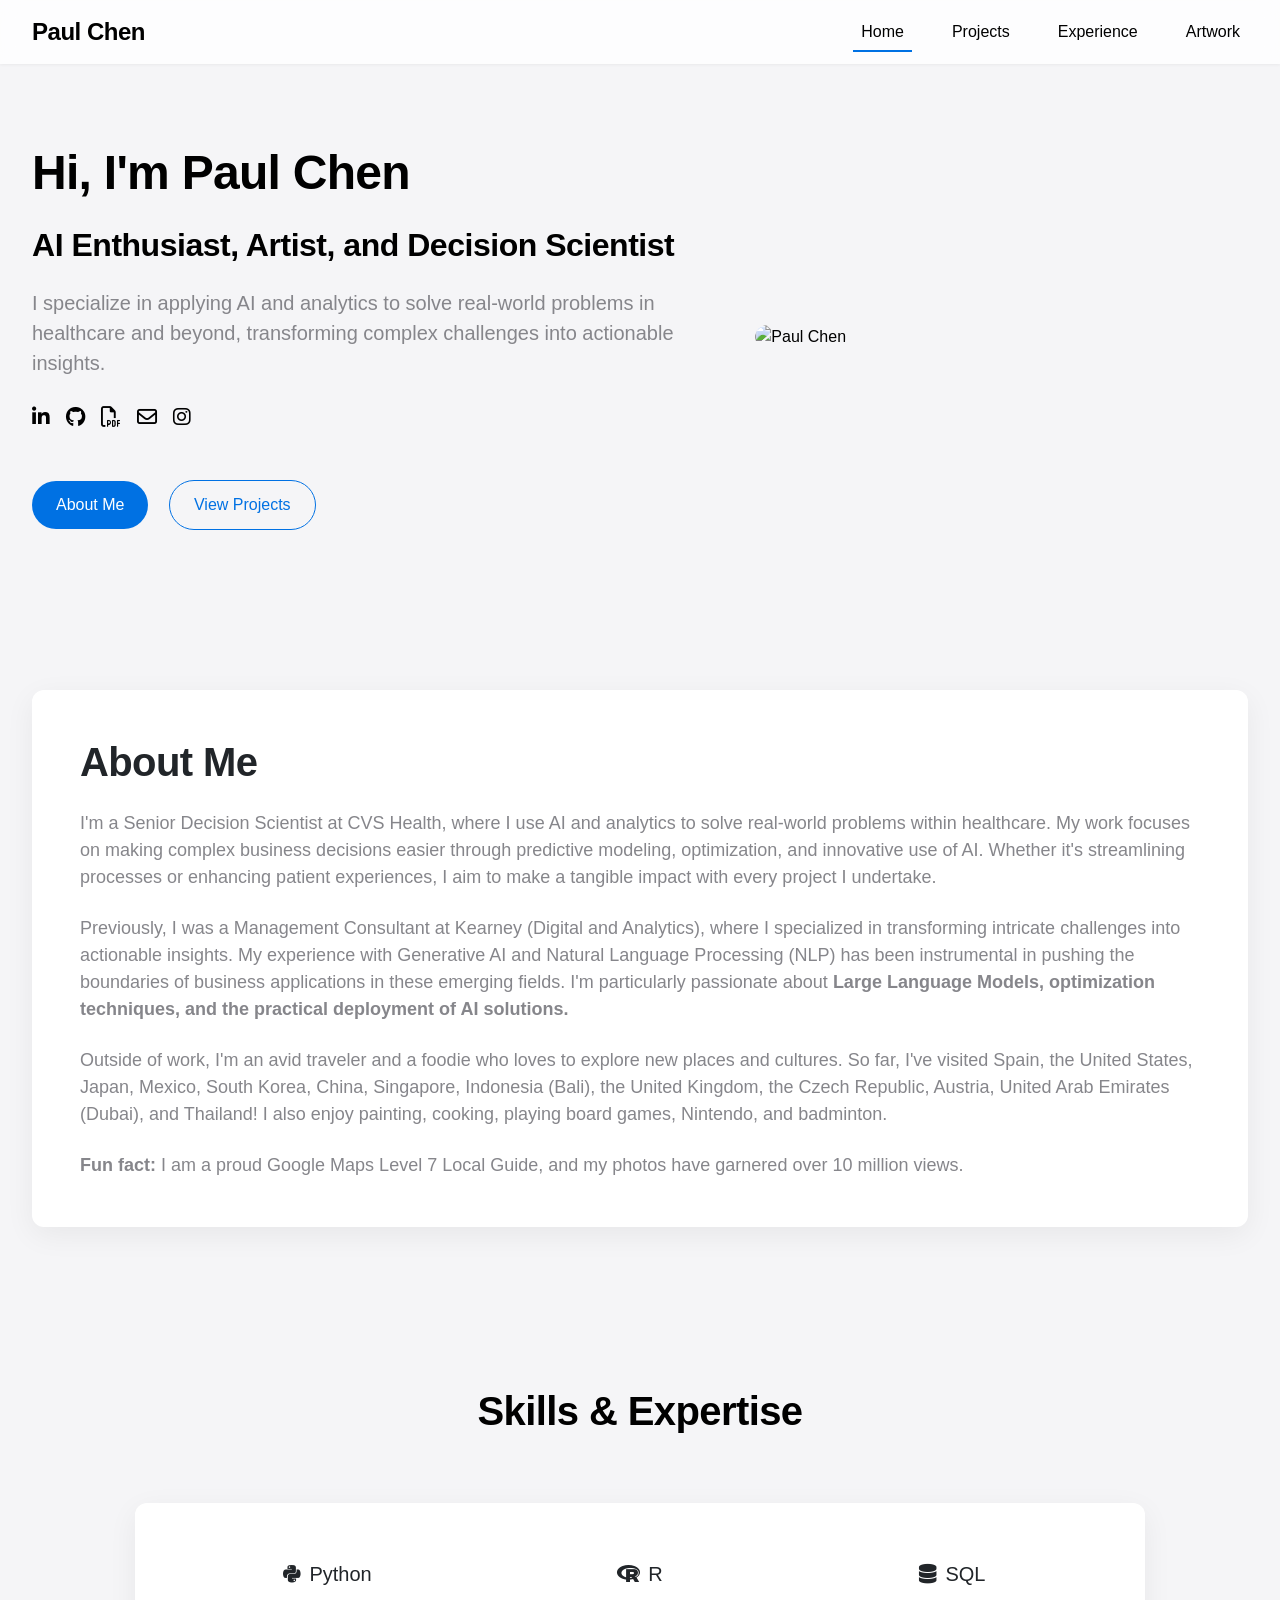
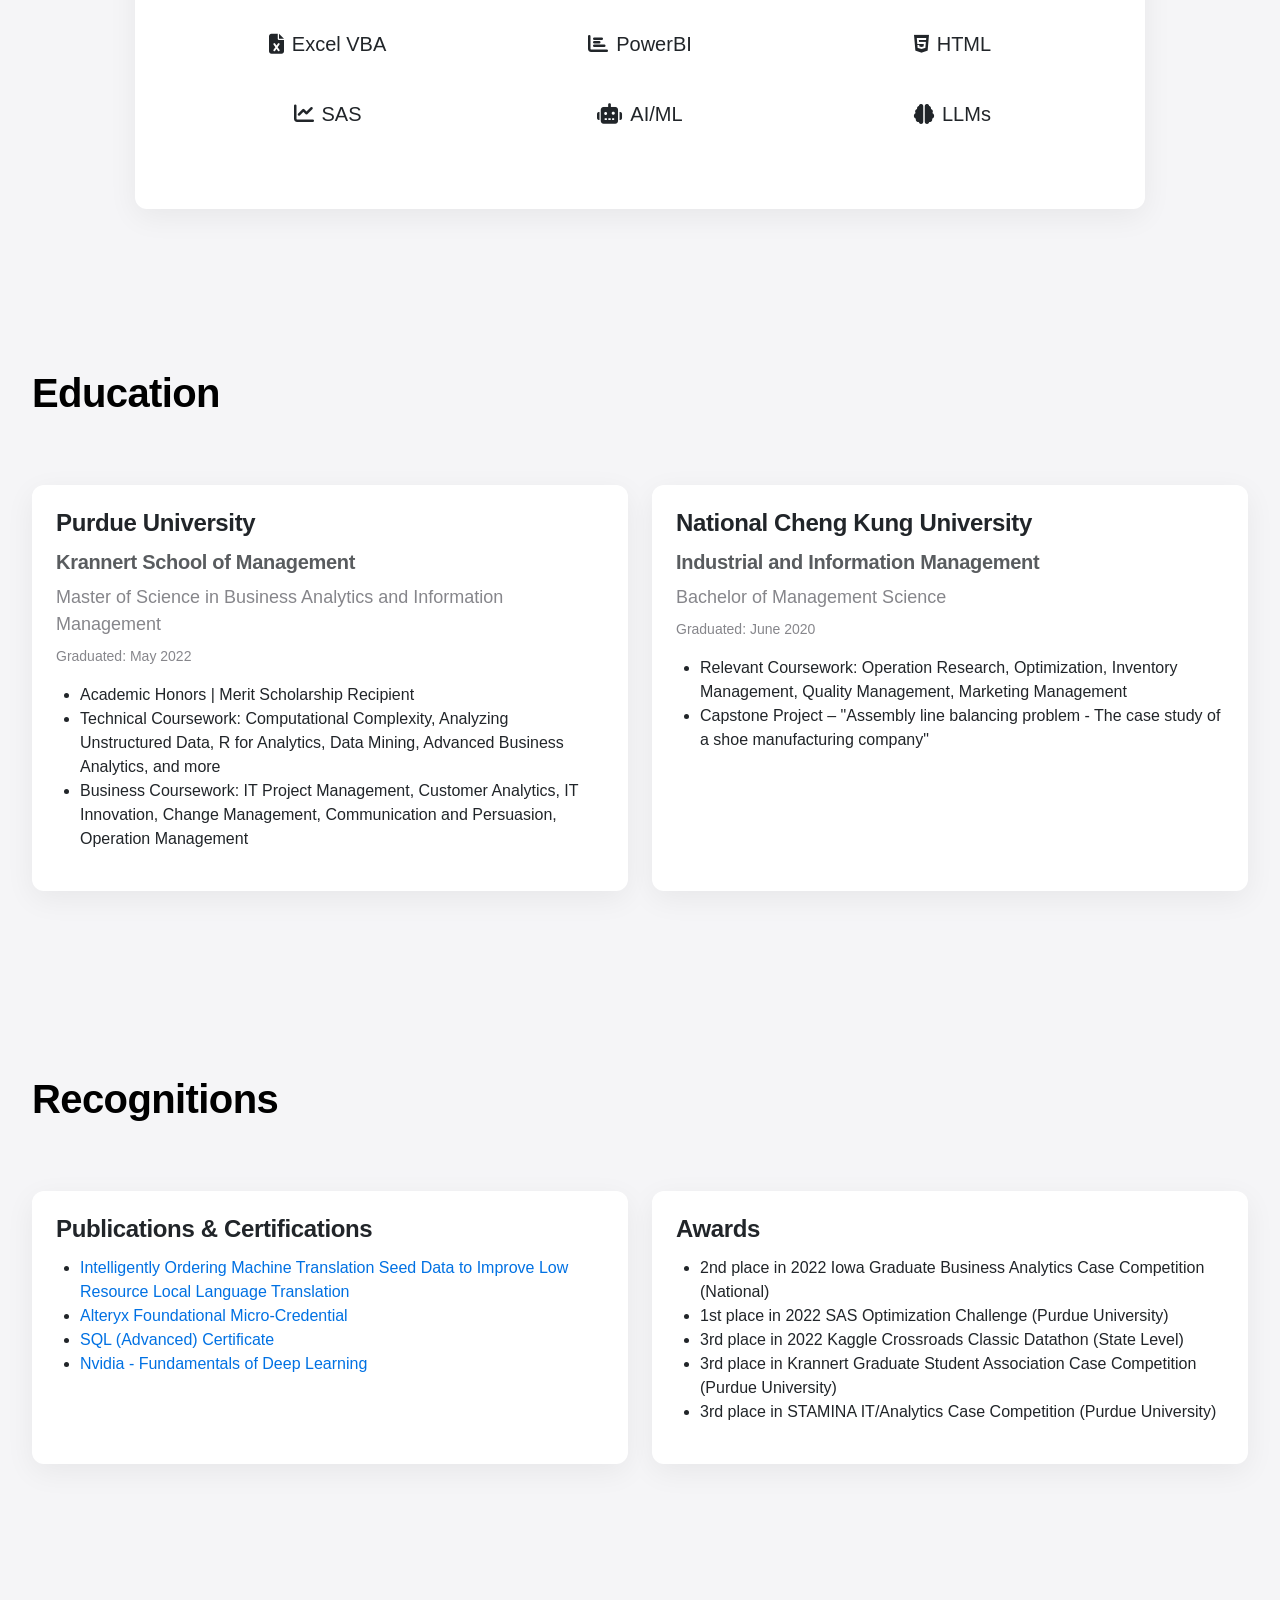
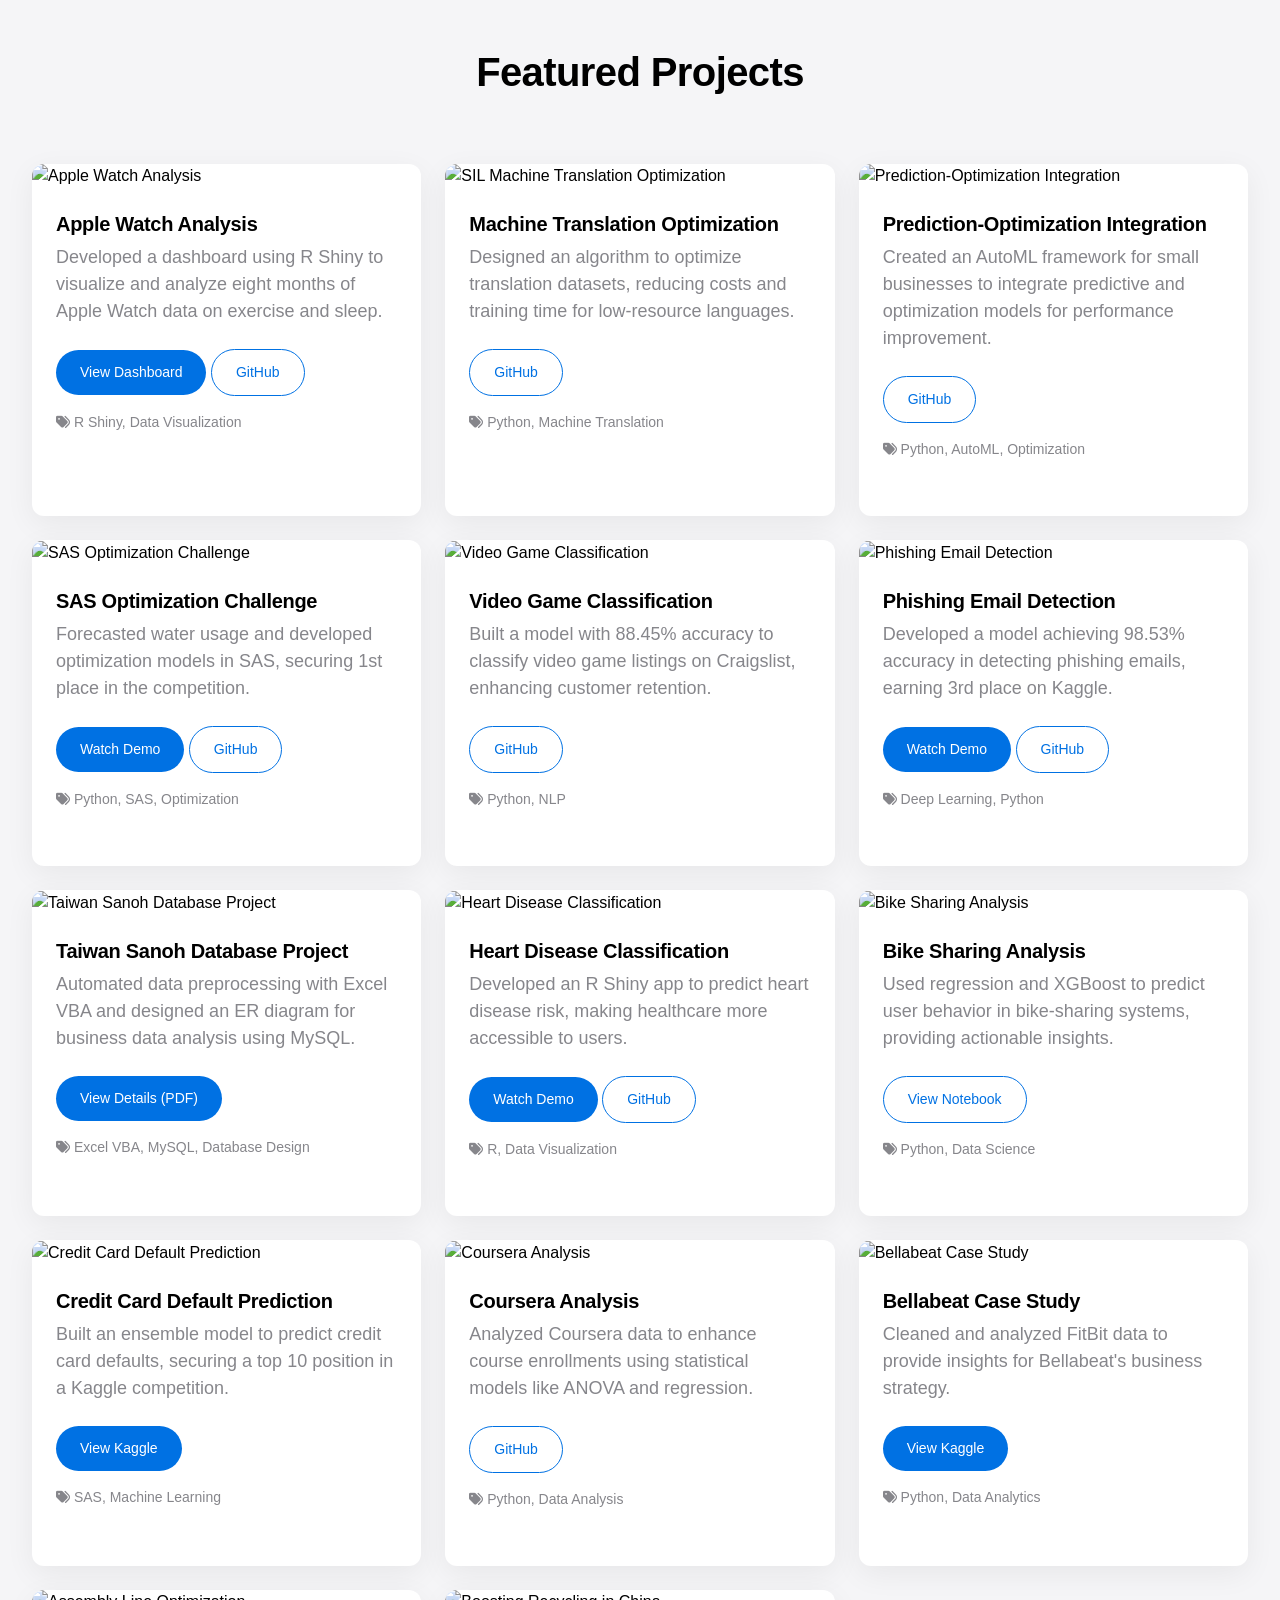
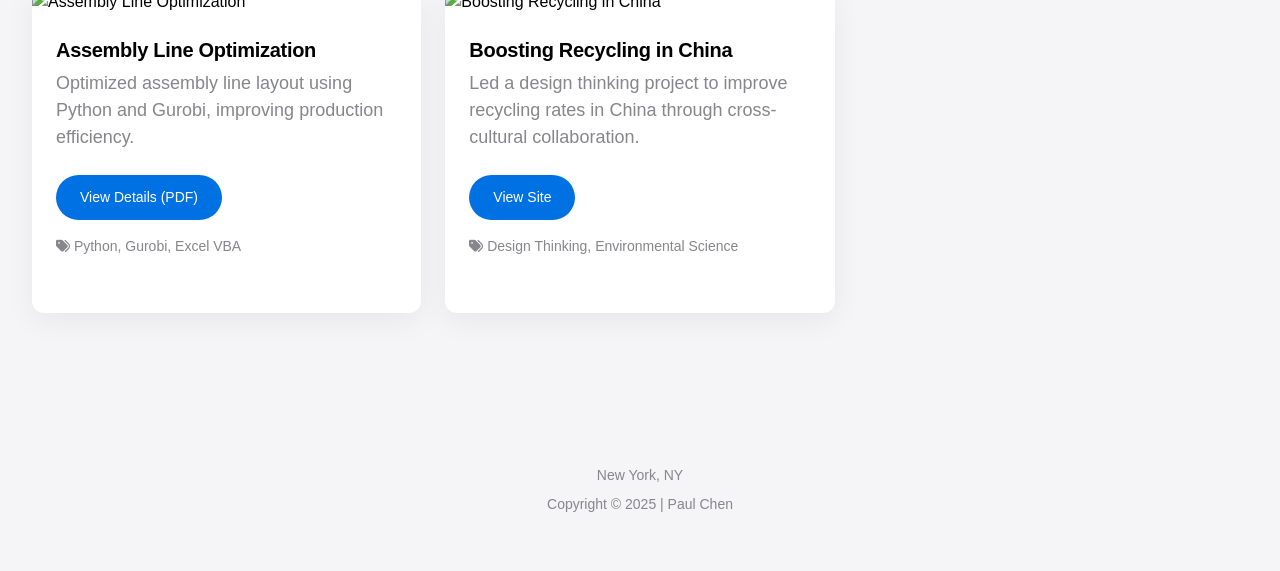
==== index.html @ 6986fd62 "yes" ====
<!DOCTYPE html>
<html lang="en">
<head>
    <meta charset="UTF-8">
    <meta name="viewport" content="width=device-width, initial-scale=1, shrink-to-fit=no">
    <title>Paul Chen | AI & Analytics Professional</title>
    
    <!-- Fonts -->
    <link href="https://fonts.googleapis.com/css2?family=Inter:wght@300;400;500;600;700&display=swap" rel="stylesheet">
    
    <!-- Bootstrap -->
    <link href="https://cdn.jsdelivr.net/npm/bootstrap@5.3.0-alpha1/dist/css/bootstrap.min.css" rel="stylesheet">
    
    <!-- Font Awesome -->
    <link rel="stylesheet" href="https://cdnjs.cloudflare.com/ajax/libs/font-awesome/6.4.0/css/all.min.css">
    
    <!-- Custom CSS -->
    <link rel="stylesheet" href="css/style.css">
</head>

<body>
    <header>
        <div class="container-fluid">
            <nav class="navbar navbar-expand-lg">
                <a class="navbar-brand" href="index.html">Paul Chen</a>
                <button class="navbar-toggler" type="button" data-bs-toggle="collapse" data-bs-target="#navbarNav" aria-controls="navbarNav" aria-expanded="false" aria-label="Toggle navigation">
                    <span class="navbar-toggler-icon"></span>
                </button>
                <div class="collapse navbar-collapse" id="navbarNav">
                    <ul class="navbar-nav ms-auto">
                        <li class="nav-item">
                            <a class="nav-link active" href="index.html">Home</a>
                        </li>
                        <li class="nav-item">
                            <a class="nav-link" href="#projects">Projects</a>
                        </li>
                        <li class="nav-item">
                            <a class="nav-link" href="experience.html">Experience</a>
                        </li>
                        <li class="nav-item">
                            <a class="nav-link" href="artwork.html">Artwork</a>
                        </li>
                    </ul>
                </div>
            </nav>
        </div>
    </header>

    <section id="hero" class="fade-in">
        <div class="container-fluid">
            <div class="row align-items-center">
                <div class="col-lg-7 pe-lg-5">
                    <h1>Hi, I'm Paul Chen</h1>
                    <h3 class="mb-4">AI Enthusiast, Artist, and Decision Scientist</h3>
                    <p class="lead mb-4">
                        I specialize in applying AI and analytics to solve real-world problems in healthcare and beyond, transforming complex challenges into actionable insights.
                    </p>
                    <div class="social-links">
                        <a href="https://www.linkedin.com/in/paiweichen/" aria-label="LinkedIn">
                            <i class="fab fa-linkedin-in"></i>
                        </a>
                        <a href="https://github.com/paul46186" aria-label="GitHub">
                            <i class="fab fa-github"></i>
                        </a>
                        <a href="files/Paul Chen Resume.pdf" aria-label="Resume">
                            <i class="far fa-file-pdf"></i>
                        </a>
                        <a href="mailto:paul46186@gmail.com" aria-label="Email">
                            <i class="far fa-envelope"></i>
                        </a>
                        <a href="https://www.instagram.com/paul46186" aria-label="Instagram">
                            <i class="fab fa-instagram"></i>
                        </a>
                    </div>
                    <div class="mt-5">
                        <a href="#about" class="btn btn-primary me-3">About Me</a>
                        <a href="#projects" class="btn btn-outline">View Projects</a>
                    </div>
                </div>
                <div class="col-lg-5 mt-5 mt-lg-0">
                    <div class="profile-image">
                        <img src="pictures/Profile Photo.jpg" alt="Paul Chen" class="img-fluid rounded-4">
                    </div>
                </div>
            </div>
        </div>
    </section>

    <section id="about" class="fade-in delay-1">
        <div class="container-fluid">
            <div class="row">
                <div class="col-lg-12">
                    <div class="card">
                        <div class="card-body p-5">
                            <h2 class="mb-4">About Me</h2>
                            <p>
                                I'm a Senior Decision Scientist at CVS Health, where I use AI and analytics to solve real-world problems within healthcare. My work focuses on making complex business decisions easier through predictive modeling, optimization, and innovative use of AI. Whether it's streamlining processes or enhancing patient experiences, I aim to make a tangible impact with every project I undertake.
                            </p>
                            <p>
                                Previously, I was a Management Consultant at Kearney (Digital and Analytics), where I specialized in transforming intricate challenges into actionable insights. My experience with Generative AI and Natural Language Processing (NLP) has been instrumental in pushing the boundaries of business applications in these emerging fields. I'm particularly passionate about <strong>Large Language Models, optimization techniques, and the practical deployment of AI solutions.</strong>
                            </p>
                            <p>
                                Outside of work, I'm an avid traveler and a foodie who loves to explore new places and cultures. So far, I've visited Spain, the United States, Japan, Mexico, South Korea, China, Singapore, Indonesia (Bali), the United Kingdom, the Czech Republic, Austria, United Arab Emirates (Dubai), and Thailand! I also enjoy painting, cooking, playing board games, Nintendo, and badminton.
                            </p>
                            <p class="mb-0">
                                <strong>Fun fact:</strong> I am a proud Google Maps Level 7 Local Guide, and my photos have garnered over 10 million views.
                            </p>
                        </div>
                    </div>
                </div>
            </div>
        </div>
    </section>

    <section id="skills" class="fade-in delay-2">
        <div class="container-fluid">
            <div class="row">
                <div class="col-lg-12 text-center mb-5">
                    <h2>Skills & Expertise</h2>
                </div>
            </div>
            <div class="row justify-content-center">
                <div class="col-md-10">
                    <div class="card">
                        <div class="card-body p-5 text-center">
                            <div class="row">
                                <div class="col-md-4 col-6 mb-4">
                                    <div class="skill-icon">
                                        <i class="fab fa-python"></i>
                                        <span>Python</span>
                                    </div>
                                </div>
                                <div class="col-md-4 col-6 mb-4">
                                    <div class="skill-icon">
                                        <i class="fab fa-r-project"></i>
                                        <span>R</span>
                                    </div>
                                </div>
                                <div class="col-md-4 col-6 mb-4">
                                    <div class="skill-icon">
                                        <i class="fas fa-database"></i>
                                        <span>SQL</span>
                                    </div>
                                </div>
                                <div class="col-md-4 col-6 mb-4">
                                    <div class="skill-icon">
                                        <i class="fas fa-file-excel"></i>
                                        <span>Excel VBA</span>
                                    </div>
                                </div>
                                <div class="col-md-4 col-6 mb-4">
                                    <div class="skill-icon">
                                        <i class="fas fa-chart-bar"></i>
                                        <span>PowerBI</span>
                                    </div>
                                </div>
                                <div class="col-md-4 col-6 mb-4">
                                    <div class="skill-icon">
                                        <i class="fab fa-html5"></i>
                                        <span>HTML</span>
                                    </div>
                                </div>
                                <div class="col-md-4 col-6 mb-4">
                                    <div class="skill-icon">
                                        <i class="fas fa-chart-line"></i>
                                        <span>SAS</span>
                                    </div>
                                </div>
                                <div class="col-md-4 col-6 mb-4">
                                    <div class="skill-icon">
                                        <i class="fas fa-robot"></i>
                                        <span>AI/ML</span>
                                    </div>
                                </div>
                                <div class="col-md-4 col-6 mb-4">
                                    <div class="skill-icon">
                                        <i class="fas fa-brain"></i>
                                        <span>LLMs</span>
                                    </div>
                                </div>
                            </div>
                        </div>
                    </div>
                </div>
            </div>
        </div>
    </section>

    <section id="education" class="fade-in delay-3">
        <div class="container-fluid">
            <div class="row">
                <div class="col-lg-12 mb-5">
                    <h2>Education</h2>
                </div>
            </div>
            <div class="row">
                <div class="col-lg-6 mb-4">
                    <div class="card h-100">
                        <div class="card-body p-4">
                            <h4>Purdue University</h4>
                            <h5 class="text-muted">Krannert School of Management</h5>
                            <p class="mb-2">Master of Science in Business Analytics and Information Management</p>
                            <p class="mb-3 small">Graduated: May 2022</p>
                            <ul class="ps-4">
                                <li>Academic Honors | Merit Scholarship Recipient</li>
                                <li>Technical Coursework: Computational Complexity, Analyzing Unstructured Data, R for Analytics, Data Mining, Advanced Business Analytics, and more</li>
                                <li>Business Coursework: IT Project Management, Customer Analytics, IT Innovation, Change Management, Communication and Persuasion, Operation Management</li>
                            </ul>
                        </div>
                    </div>
                </div>
                <div class="col-lg-6 mb-4">
                    <div class="card h-100">
                        <div class="card-body p-4">
                            <h4>National Cheng Kung University</h4>
                            <h5 class="text-muted">Industrial and Information Management</h5>
                            <p class="mb-2">Bachelor of Management Science</p>
                            <p class="mb-3 small">Graduated: June 2020</p>
                            <ul class="ps-4">
                                <li>Relevant Coursework: Operation Research, Optimization, Inventory Management, Quality Management, Marketing Management</li>
                                <li>Capstone Project – "Assembly line balancing problem - The case study of a shoe manufacturing company"</li>
                            </ul>
                        </div>
                    </div>
                </div>
            </div>
        </div>
    </section>

    <section id="recognitions">
        <div class="container-fluid">
            <div class="row">
                <div class="col-lg-12 mb-5">
                    <h2>Recognitions</h2>
                </div>
            </div>
            <div class="row">
                <div class="col-lg-6 mb-4">
                    <div class="card h-100">
                        <div class="card-body p-4">
                            <h4>Publications & Certifications</h4>
                            <ul class="ps-4">
                                <li>
                                    <a href="https://mwdsi2022.exordo.com/files/papers/42/paper_custom_fields/1/IP_MWDSI_paper_final.pdf">Intelligently Ordering Machine Translation Seed Data to Improve Low Resource Local Language Translation</a>
                                </li>
                                <li>
                                    <a href="https://www.credly.com/badges/3f6ff670-8a64-4200-88a8-d82f9d3b856a/linked_in?t=rg5juk">Alteryx Foundational Micro-Credential</a>
                                </li>
                                <li>
                                    <a href="https://www.hackerrank.com/certificates/63dbb4c2029e">SQL (Advanced) Certificate</a>
                                </li>
                                <li>
                                    <a href="https://courses.nvidia.com/certificates/77e2b21bcc2e426faf640c7543ca17a1">Nvidia - Fundamentals of Deep Learning</a>
                                </li>
                            </ul>
                        </div>
                    </div>
                </div>
                <div class="col-lg-6 mb-4">
                    <div class="card h-100">
                        <div class="card-body p-4">
                            <h4>Awards</h4>
                            <ul class="ps-4">
                                <li>2nd place in 2022 Iowa Graduate Business Analytics Case Competition (National)</li>
                                <li>1st place in 2022 SAS Optimization Challenge (Purdue University)</li>
                                <li>3rd place in 2022 Kaggle Crossroads Classic Datathon (State Level)</li>
                                <li>3rd place in Krannert Graduate Student Association Case Competition (Purdue University)</li>
                                <li>3rd place in STAMINA IT/Analytics Case Competition (Purdue University)</li>
                            </ul>
                        </div>
                    </div>
                </div>
            </div>
        </div>
    </section>

	<section id="projects">
        <div class="container-fluid">
            <div class="row">
                <div class="col-lg-12 mb-5 text-center"> <h2>Featured Projects</h2>
                </div>
            </div>
            <div class="row">
                <div class="col-md-4 mb-4">
                    <div class="project-card">
                        <img src="pictures/health.png" alt="Apple Watch Analysis">
                        <div class="project-card-content">
                            <h5>Apple Watch Analysis</h5>
                            <p>Developed a dashboard using R Shiny to visualize and analyze eight months of Apple Watch data on exercise and sleep.</p>
                            <a href="https://paul46186.shinyapps.io/Apple_Watch/" class="btn btn-sm btn-primary" target="_blank" rel="noopener noreferrer">View Dashboard</a>
                            <a href="https://github.com/paul46186/Apple_Watch_Analysis" class="btn btn-sm btn-outline" target="_blank" rel="noopener noreferrer">GitHub</a>
                            <div class="project-card-tags">
                                <i class="fa fa-tags"></i> R Shiny, Data Visualization
                            </div>
                        </div>
                    </div>
                </div>

                <div class="col-md-4 mb-4">
                    <div class="project-card">
                        <img src="pictures/Language.png" alt="SIL Machine Translation Optimization">
                        <div class="project-card-content">
                            <h5>Machine Translation Optimization</h5>
                            <p>Designed an algorithm to optimize translation datasets, reducing costs and training time for low-resource languages.</p>
                            <a href="https://github.com/paul46186/SIL_Machine_Translation_Optimization" class="btn btn-sm btn-outline" target="_blank" rel="noopener noreferrer">GitHub</a>
                            <div class="project-card-tags">
                                <i class="fa fa-tags"></i> Python, Machine Translation
                            </div>
                        </div>
                    </div>
                </div>

                <div class="col-md-4 mb-4">
                    <div class="project-card">
                        <img src="pictures/window breakage.png" alt="Prediction-Optimization Integration">
                        <div class="project-card-content">
                            <h5>Prediction-Optimization Integration</h5>
                            <p>Created an AutoML framework for small businesses to integrate predictive and optimization models for performance improvement.</p>
                            <a href="https://github.com/paul46186/predict_optimization" class="btn btn-sm btn-outline" target="_blank" rel="noopener noreferrer">GitHub</a>
                            <div class="project-card-tags">
                                <i class="fa fa-tags"></i> Python, AutoML, Optimization
                            </div>
                        </div>
                    </div>
                </div>

                <div class="col-md-4 mb-4">
                    <div class="project-card">
                        <img src="pictures/water tank.jpg" alt="SAS Optimization Challenge">
                        <div class="project-card-content">
                            <h5>SAS Optimization Challenge</h5>
                            <p>Forecasted water usage and developed optimization models in SAS, securing 1st place in the competition.</p>
                            <a href="https://www.youtube.com/watch?v=kQihEvt0-0g&t=3s" class="btn btn-sm btn-primary" target="_blank" rel="noopener noreferrer">Watch Demo</a>
                            <a href="https://github.com/paul46186/SAS-Optimization-Challenge" class="btn btn-sm btn-outline" target="_blank" rel="noopener noreferrer">GitHub</a>
                            <div class="project-card-tags">
                                <i class="fa fa-tags"></i> Python, SAS, Optimization
                            </div>
                        </div>
                    </div>
                </div>

                <div class="col-md-4 mb-4">
                    <div class="project-card">
                        <img src="pictures/video game.jpg" alt="Video Game Classification">
                        <div class="project-card-content">
                            <h5>Video Game Classification</h5>
                            <p>Built a model with 88.45% accuracy to classify video game listings on Craigslist, enhancing customer retention.</p>
                            <a href="https://github.com/paul46186/-Video-Gaming-Classification" class="btn btn-sm btn-outline" target="_blank" rel="noopener noreferrer">GitHub</a>
                            <div class="project-card-tags">
                                <i class="fa fa-tags"></i> Python, NLP
                            </div>
                        </div>
                    </div>
                </div>

                <div class="col-md-4 mb-4">
                    <div class="project-card">
                        <img src="pictures/phishing.png" alt="Phishing Email Detection">
                        <div class="project-card-content">
                            <h5>Phishing Email Detection</h5>
                            <p>Developed a model achieving 98.53% accuracy in detecting phishing emails, earning 3rd place on Kaggle.</p>
                            <a href="https://youtu.be/S8u9hUyzDF8" class="btn btn-sm btn-primary" target="_blank" rel="noopener noreferrer">Watch Demo</a>
                            <a href="https://github.com/paul46186/phishing_email" class="btn btn-sm btn-outline" target="_blank" rel="noopener noreferrer">GitHub</a>
                            <div class="project-card-tags">
                                <i class="fa fa-tags"></i> Deep Learning, Python
                            </div>
                        </div>
                    </div>
                </div>

                <div class="col-md-4 mb-4">
                    <div class="project-card">
                        <img src="pictures/MOD.png" alt="Taiwan Sanoh Database Project">
                        <div class="project-card-content">
                            <h5>Taiwan Sanoh Database Project</h5>
                            <p>Automated data preprocessing with Excel VBA and designed an ER diagram for business data analysis using MySQL.</p>
                            <a href="files/MOD Project.pdf" class="btn btn-sm btn-primary" target="_blank" rel="noopener noreferrer">View Details (PDF)</a>
                            <div class="project-card-tags">
                                <i class="fa fa-tags"></i> Excel VBA, MySQL, Database Design
                            </div>
                        </div>
                    </div>
                </div>

                <div class="col-md-4 mb-4">
                    <div class="project-card">
                        <img src="pictures/heart.jpg" alt="Heart Disease Classification">
                        <div class="project-card-content">
                            <h5>Heart Disease Classification</h5>
                            <p>Developed an R Shiny app to predict heart disease risk, making healthcare more accessible to users.</p>
                            <a href="https://www.youtube.com/watch?v=lzHFE5jNv-I&t=432s" class="btn btn-sm btn-primary" target="_blank" rel="noopener noreferrer">Watch Demo</a>
                            <a href="https://github.com/ishitashah23/r-shiny-heart-disease-classification" class="btn btn-sm btn-outline" target="_blank" rel="noopener noreferrer">GitHub</a>
                            <div class="project-card-tags">
                                <i class="fa fa-tags"></i> R, Data Visualization
                            </div>
                        </div>
                    </div>
                </div>

                <div class="col-md-4 mb-4">
                    <div class="project-card">
                        <img src="pictures/bike sharing.jpg" alt="Bike Sharing Analysis">
                        <div class="project-card-content">
                            <h5>Bike Sharing Analysis</h5>
                            <p>Used regression and XGBoost to predict user behavior in bike-sharing systems, providing actionable insights.</p>
                            <a href="https://github.com/paul46186/Shared-Bike-Analysis/blob/main/Final%20Project%20.ipynb" class="btn btn-sm btn-outline" target="_blank" rel="noopener noreferrer">View Notebook</a>
                            <div class="project-card-tags">
                                <i class="fa fa-tags"></i> Python, Data Science
                            </div>
                        </div>
                    </div>
                </div>

                <div class="col-md-4 mb-4">
                     <div class="project-card">
                         <img src="pictures/credit card.jpg" alt="Credit Card Default Prediction">
                         <div class="project-card-content">
                             <h5>Credit Card Default Prediction</h5>
                             <p>Built an ensemble model to predict credit card defaults, securing a top 10 position in a Kaggle competition.</p>
                             <a href="https://www.kaggle.com/c/credit-default-project/leaderboard" class="btn btn-sm btn-primary" target="_blank" rel="noopener noreferrer">View Kaggle</a>
                             <div class="project-card-tags">
                                 <i class="fa fa-tags"></i> SAS, Machine Learning
                             </div>
                         </div>
                     </div>
                 </div>

                <div class="col-md-4 mb-4">
                    <div class="project-card">
                        <img src="pictures/coursera.jpg" alt="Coursera Analysis">
                        <div class="project-card-content">
                            <h5>Coursera Analysis</h5>
                            <p>Analyzed Coursera data to enhance course enrollments using statistical models like ANOVA and regression.</p>
                            <a href="https://github.com/paul46186/python_Coursera_Analysis" class="btn btn-sm btn-outline" target="_blank" rel="noopener noreferrer">GitHub</a>
                            <div class="project-card-tags">
                                <i class="fa fa-tags"></i> Python, Data Analysis
                            </div>
                        </div>
                    </div>
                </div>

                <div class="col-md-4 mb-4">
                    <div class="project-card">
                        <img src="pictures/Bellabeat.jpg" alt="Bellabeat Case Study">
                        <div class="project-card-content">
                            <h5>Bellabeat Case Study</h5>
                            <p>Cleaned and analyzed FitBit data to provide insights for Bellabeat's business strategy.</p>
                            <a href="https://www.kaggle.com/paul46186/bellabeat-case-study-2" class="btn btn-sm btn-primary" target="_blank" rel="noopener noreferrer">View Kaggle</a>
                            <div class="project-card-tags">
                                <i class="fa fa-tags"></i> Python, Data Analytics
                            </div>
                        </div>
                    </div>
                </div>

                <div class="col-md-4 mb-4">
                    <div class="project-card">
                        <img src="pictures/Assembly Line.jpg" alt="Assembly Line Optimization">
                        <div class="project-card-content">
                            <h5>Assembly Line Optimization</h5>
                            <p>Optimized assembly line layout using Python and Gurobi, improving production efficiency.</p>
                            <a href="files/專題書面.pdf" class="btn btn-sm btn-primary" target="_blank" rel="noopener noreferrer">View Details (PDF)</a>
                            <div class="project-card-tags">
                                <i class="fa fa-tags"></i> Python, Gurobi, Excel VBA
                            </div>
                        </div>
                    </div>
                </div>

                <div class="col-md-4 mb-4">
                    <div class="project-card">
                        <img src="pictures/Trash.jpg" alt="Boosting Recycling in China">
                        <div class="project-card-content">
                            <h5>Boosting Recycling in China</h5>
                            <p>Led a design thinking project to improve recycling rates in China through cross-cultural collaboration.</p>
                            <a href="https://site-1117778-3397-7620.mystrikingly.com/" class="btn btn-sm btn-primary" target="_blank" rel="noopener noreferrer">View Site</a>
                            <div class="project-card-tags">
                                <i class="fa fa-tags"></i> Design Thinking, Environmental Science
                            </div>
                        </div>
                    </div>
                </div>
                </div> </div>
    </section>

    <footer>
        <div class="container">
            <p>New York, NY</p>
            <p class="copyright">Copyright &copy; 2025 | Paul Chen</p>
        </div>
    </footer>

    <!-- Bootstrap & Custom JS -->
    <script src="https://cdn.jsdelivr.net/npm/bootstrap@5.3.0-alpha1/dist/js/bootstrap.bundle.min.js"></script>
    <script>
        // Add active class to nav links based on scroll position
        document.addEventListener('DOMContentLoaded', function() {
            const sections = document.querySelectorAll('section');
            const navLinks = document.querySelectorAll('.nav-link');
            
            window.addEventListener('scroll', function() {
                let current = '';
                
                sections.forEach(section => {
                    const sectionTop = section.offsetTop;
                    const sectionHeight = section.clientHeight;
                    
                    if (pageYOffset >= sectionTop - 100) {
                        current = section.getAttribute('id');
                    }
                });
                
                navLinks.forEach(link => {
                    link.classList.remove('active');
                    const href = link.getAttribute('href');
                    
                    if (href === `#${current}` || (href === 'index.html' && current === 'hero')) {
                        link.classList.add('active');
                    }
                });
            });
            
            // Smooth scrolling for anchor links
            document.querySelectorAll('a[href^="#"]').forEach(anchor => {
                anchor.addEventListener('click', function(e) {
                    e.preventDefault();
                    
                    const targetId = this.getAttribute('href');
                    if (targetId !== '#') {
                        document.querySelector(targetId).scrollIntoView({
                            behavior: 'smooth'
                        });
                    }
                });
            });
        });
    </script>
</body>
</html>
---- css/style.css ----
/* Modern Apple-like styling */
:root {
  --primary-color: #000;
  --secondary-color: #86868b;
  --accent-color: #0071e3;
  --background-color: #f5f5f7;
  --card-color: #fff;
  --transition-speed: 0.3s;
  --border-radius: 12px;
  --header-height: 64px;
}

* {
  margin: 0;
  padding: 0;
  box-sizing: border-box;
}

html {
  scroll-behavior: smooth;
}

body {
  font-family: -apple-system, BlinkMacSystemFont, 'SF Pro Display', 'SF Pro Text', 'Helvetica Neue', Arial, sans-serif;
  background-color: var(--background-color);
  color: var(--primary-color);
  line-height: 1.5;
  -webkit-font-smoothing: antialiased;
  -moz-osx-font-smoothing: grayscale;
}

/* Typography */
h1, h2, h3, h4, h5, h6 {
  font-weight: 600;
  letter-spacing: -0.015em;
  margin-bottom: 0.5em;
}

h1 {
  font-size: 3rem;
}

h2 {
  font-size: 2.5rem;
}

h3 {
  font-size: 2rem;
}

p {
  font-size: 1.125rem;
  margin-bottom: 1.5rem;
  color: var(--secondary-color);
}

a {
  color: var(--accent-color);
  text-decoration: none;
  transition: all var(--transition-speed) ease;
}

a:hover {
  text-decoration: none;
  opacity: 0.8;
}

/* Header and Navigation */
header {
  background-color: rgba(255, 255, 255, 0.8);
  backdrop-filter: blur(10px);
  -webkit-backdrop-filter: blur(10px);
  position: sticky;
  top: 0;
  z-index: 1000;
  box-shadow: 0 1px 3px rgba(0, 0, 0, 0.05);
  height: var(--header-height);
  display: flex;
  align-items: center;
}

.navbar {
  padding: 0;
  height: 100%;
}

.navbar-brand {
  font-weight: 700;
  font-size: 1.5rem;
  letter-spacing: -0.02em;
  padding: 0;
}

.navbar-toggler {
  border: none;
  padding: 0.5rem;
}

.navbar-toggler:focus {
  outline: none;
  box-shadow: none;
}

.navbar-nav {
  gap: 2rem;
}

.nav-link {
  color: var(--primary-color);
  font-weight: 500;
  font-size: 1rem;
  position: relative;
  padding: 0.5rem 0;
}

.nav-link::after {
  content: '';
  position: absolute;
  width: 0;
  height: 2px;
  bottom: 0;
  left: 0;
  background-color: var(--accent-color);
  transition: width var(--transition-speed) ease;
}

.nav-link:hover::after,
.nav-link.active::after {
  width: 100%;
}

/* Container */
.container-fluid {
  padding-left: 2rem;
  padding-right: 2rem;
  max-width: 1400px;
  margin: 0 auto;
}

/* Section Styling */
section {
  padding: 5rem 0;
}

/* Hero Section */
#intro {
  padding: 5rem 0;
}

#intro .jumbotron {
  background-color: transparent !important;
  padding: 0;
  margin-bottom: 0;
  border-radius: 0;
}

/* Card Styling */
.card {
  background-color: var(--card-color);
  border-radius: var(--border-radius);
  box-shadow: 0 8px 30px rgba(0, 0, 0, 0.06);
  border: none;
  overflow: hidden;
  transition: transform var(--transition-speed) ease, box-shadow var(--transition-speed) ease;
  height: 100%;
}

.card:hover {
  transform: translateY(-5px);
  box-shadow: 0 12px 40px rgba(0, 0, 0, 0.1);
}

/* Project Cards */
.project-card {
  border-radius: var(--border-radius);
  overflow: hidden;
  background-color: var(--card-color);
  box-shadow: 0 8px 30px rgba(0, 0, 0, 0.06);
  transition: transform var(--transition-speed) ease, box-shadow var(--transition-speed) ease;
  height: 100%;
  margin-bottom: 2rem;
}

.project-card:hover {
  transform: translateY(-5px);
  box-shadow: 0 12px 40px rgba(0, 0, 0, 0.1);
}

.project-card img {
  width: 100%;
  height: 200px;
  object-fit: cover;
}

.project-card-content {
  padding: 1.5rem;
}

.project-card h5 {
  font-weight: 600;
  margin-bottom: 0.5rem;
}

.project-card-tags {
  margin-top: 1rem;
  color: var(--secondary-color);
  font-size: 0.875rem;
}

/* Skills Section */
.skill-icon {
  display: inline-flex;
  align-items: center;
  margin: 0.5rem 1rem;
  font-size: 1.25rem;
}

.skill-icon i {
  margin-right: 0.5rem;
}

/* Experience Section */
.experience-item {
  margin-bottom: 2.5rem;
}

.experience-header {
  display: flex;
  justify-content: space-between;
  margin-bottom: 0.5rem;
}

.experience-title {
  font-weight: 500;
  color: var(--secondary-color);
  margin-bottom: 0.5rem;
}

.experience-date {
  color: var(--secondary-color);
  font-size: 0.875rem;
}

.experience-item ul {
  padding-left: 1.25rem;
  margin-top: 0.75rem;
}

.experience-item li {
  margin-bottom: 0.5rem;
}

/* Artwork Styling */
.artwork-grid {
  display: grid;
  grid-template-columns: repeat(auto-fill, minmax(300px, 1fr));
  gap: 2rem;
}

.artwork-item {
  border-radius: var(--border-radius);
  overflow: hidden;
  background-color: var(--card-color);
  box-shadow: 0 8px 30px rgba(0, 0, 0, 0.06);
}

.artwork-item img {
  width: 100%;
  height: auto;
  display: block;
}

.artwork-caption {
  padding: 1rem;
  color: var(--secondary-color);
}

/* Profile Section */
.profile-section {
  display: flex;
  align-items: center;
  gap: 2rem;
}

.profile-image {
  border-radius: var(--border-radius);
  overflow: hidden;
}

.profile-content {
  flex: 1;
}

.social-links {
  display: flex;
  gap: 1rem;
  margin-top: 1.5rem;
}

.social-links a {
  color: var(--primary-color);
  font-size: 1.25rem;
  transition: color var(--transition-speed) ease;
}

.social-links a:hover {
  color: var(--accent-color);
}

/* Button Styling */
.btn {
  padding: 0.75rem 1.5rem;
  border-radius: 30px;
  font-weight: 500;
  transition: all var(--transition-speed) ease;
  border: none;
}

.btn-primary {
  background-color: var(--accent-color);
  color: white;
}

.btn-primary:hover {
  background-color: #005BBF;
  transform: translateY(-2px);
  box-shadow: 0 5px 15px rgba(0, 113, 227, 0.4);
}

.btn-outline {
  background-color: transparent;
  color: var(--accent-color);
  border: 1px solid var(--accent-color);
}

.btn-outline:hover {
  background-color: var(--accent-color);
  color: white;
}

/* Footer */
footer {
  background-color: var(--background-color);
  padding: 3rem 0;
  text-align: center;
}

footer p {
  margin-bottom: 0.5rem;
  font-size: 0.875rem;
}

.copyright {
  color: var(--secondary-color);
}

/* Responsive Design */
@media (max-width: 992px) {
  .container-fluid {
    padding-left: 1.5rem;
    padding-right: 1.5rem;
  }
  
  h1 {
    font-size: 2.5rem;
  }
  
  h2 {
    font-size: 2rem;
  }
  
  h3 {
    font-size: 1.75rem;
  }
  
  section {
    padding: 4rem 0;
  }
  
  .navbar-nav {
    gap: 1rem;
  }
}

@media (max-width: 768px) {
  .container-fluid {
    padding-left: 1rem;
    padding-right: 1rem;
  }
  
  h1 {
    font-size: 2rem;
  }
  
  h2 {
    font-size: 1.75rem;
  }
  
  h3 {
    font-size: 1.5rem;
  }
  
  section {
    padding: 3rem 0;
  }
  
  .profile-section {
    flex-direction: column;
    text-align: center;
  }
  
  .social-links {
    justify-content: center;
  }
  
  .experience-header {
    flex-direction: column;
  }
}

/* Animation */
@keyframes fadeIn {
  from {
    opacity: 0;
    transform: translateY(20px);
  }
  to {
    opacity: 1;
    transform: translateY(0);
  }
}

.fade-in {
  animation: fadeIn 0.6s ease-out forwards;
}

.delay-1 {
  animation-delay: 0.2s;
}

.delay-2 {
  animation-delay: 0.4s;
}

.delay-3 {
  animation-delay: 0.6s;
}

/* Dark mode support */
@media (prefers-color-scheme: dark) {
  :root {
    --primary-color: #f5f5f7;
    --secondary-color: #86868b;
    --background-color: #1d1d1f;
    --card-color: #2d2d2f;
  }
  
  header {
    background-color: rgba(29, 29, 31, 0.8);
  }
  
  .card, 
  .project-card,
  .artwork-item {
    box-shadow: 0 8px 30px rgba(0, 0, 0, 0.2);
  }
}

/* Mobile Navigation Fixes */
@media (max-width: 991px) {
/* Ensure navbar toggle button is visible and properly styled */
.navbar-toggler {
  display: block;
  margin-left: auto;
  padding: 0.5rem;
  border: 1px solid rgba(0, 0, 0, 0.1);
}

/* Improve collapsed navbar appearance */
.navbar-collapse {
  position: absolute;
  top: var(--header-height);
  left: 0;
  right: 0;
  background-color: var(--card-color);
  box-shadow: 0 8px 16px rgba(0, 0, 0, 0.1);
  padding: 1rem;
  border-radius: 0 0 var(--border-radius) var(--border-radius);
  z-index: 1000;
}

/* Adjust nav links in mobile view */
.navbar-nav {
  flex-direction: column;
  gap: 1rem;
  width: 100%;
}

.nav-item {
  width: 100%;
  text-align: center;
}

.nav-link {
  padding: 0.75rem !important;
  display: block;
  width: 100%;
}

/* Make header slightly taller on mobile for better touch targets */
header {
  height: auto;
  min-height: var(--header-height);
}

/* Ensure container has proper positioning */
header .container-fluid {
  position: relative;
}
}

/* Dark mode adjustments for navbar */
@media (prefers-color-scheme: dark) and (max-width: 991px) {
.navbar-collapse {
  background-color: var(--card-color);
  border: 1px solid rgba(255, 255, 255, 0.1);
}

.navbar-toggler {
  border: 1px solid rgba(255, 255, 255, 0.1);
}
}

/* General responsive improvements */
@media (max-width: 768px) {
/* Improve spacing for mobile */
section {
  padding: 3rem 0;
}

/* Make project cards and art items stack better */
.project-card, .art-item {
  height: auto;
  margin-bottom: 1.5rem;
}

/* Adjust font sizes for better readability on small screens */
h1 {
  font-size: 2rem;
}

h2 {
  font-size: 1.75rem;
}

h3 {
  font-size: 1.5rem;
}

/* Improve buttons on mobile */
.btn {
  padding: 0.625rem 1.25rem;
  margin-bottom: 0.5rem;
  display: inline-block;
}

/* Fix experience items layout */
.experience-item {
  margin-bottom: 2rem;
}

.d-flex.justify-content-between {
  flex-wrap: wrap;
}

/* Fix sticky profile card in artwork page */
#artwork-intro .sticky-top {
  position: relative;
  top: 0 !important;
  margin-bottom: 1.5rem;
}

/* Improve social links spacing */
.social-links {
  gap: 1.25rem;
  flex-wrap: wrap;
  justify-content: center;
}
}

/* Small mobile devices */
@media (max-width: 576px) {
.container-fluid {
  padding-left: 1rem;
  padding-right: 1rem;
}

/* Make buttons stack on very small screens */
.mt-5 .btn {
  margin-right: 0;
  display: block;
  width: 100%;
  margin-bottom: 0.75rem;
}

/* Fix grid layout for art-grid */
.art-grid {
  grid-template-columns: 1fr;
  gap: 1.5rem;
}
}

/* Fix art items display */
.art-item img {
height: 300px;
object-fit: cover;
}

/* Fix project card image consistency */
.project-card img {
height: 200px;
object-fit: cover;
}

/* Fix for lightbox on mobile */
.lb-outerContainer, .lb-dataContainer {
max-width: 100%;
}
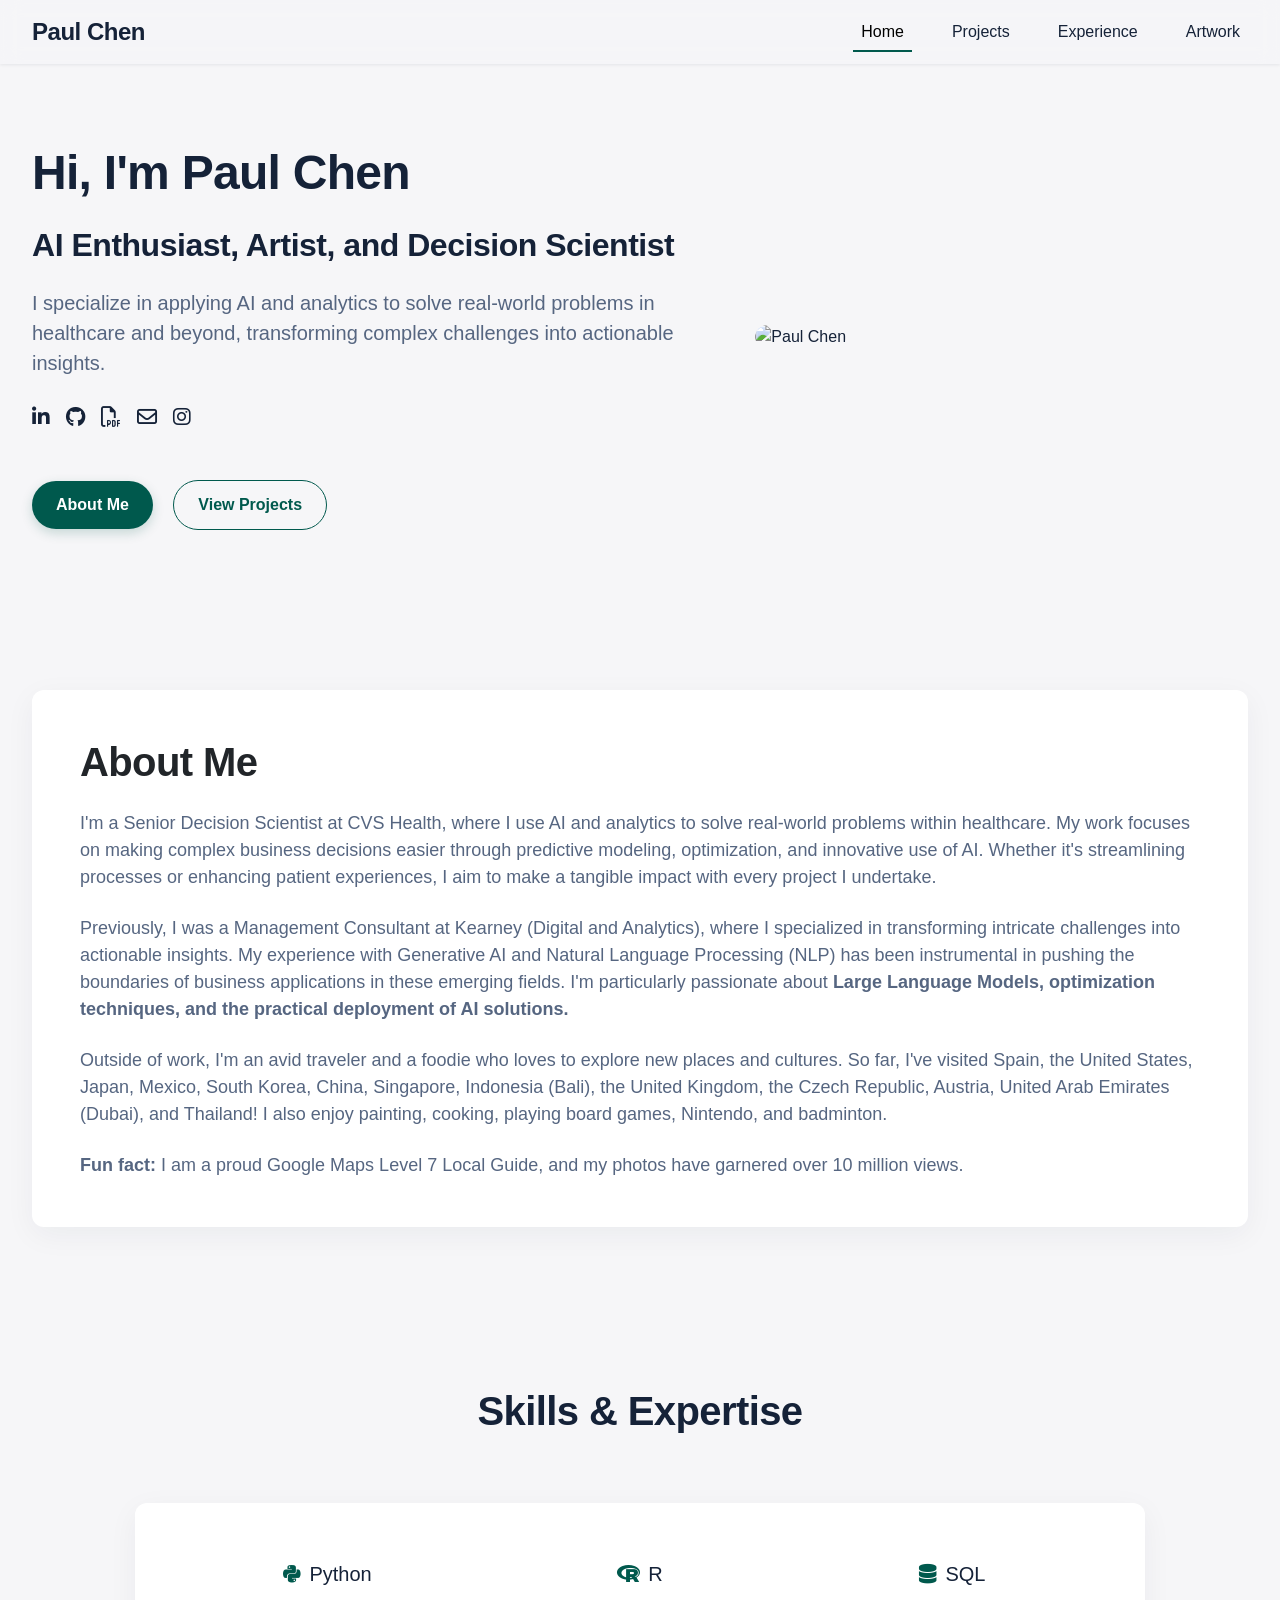
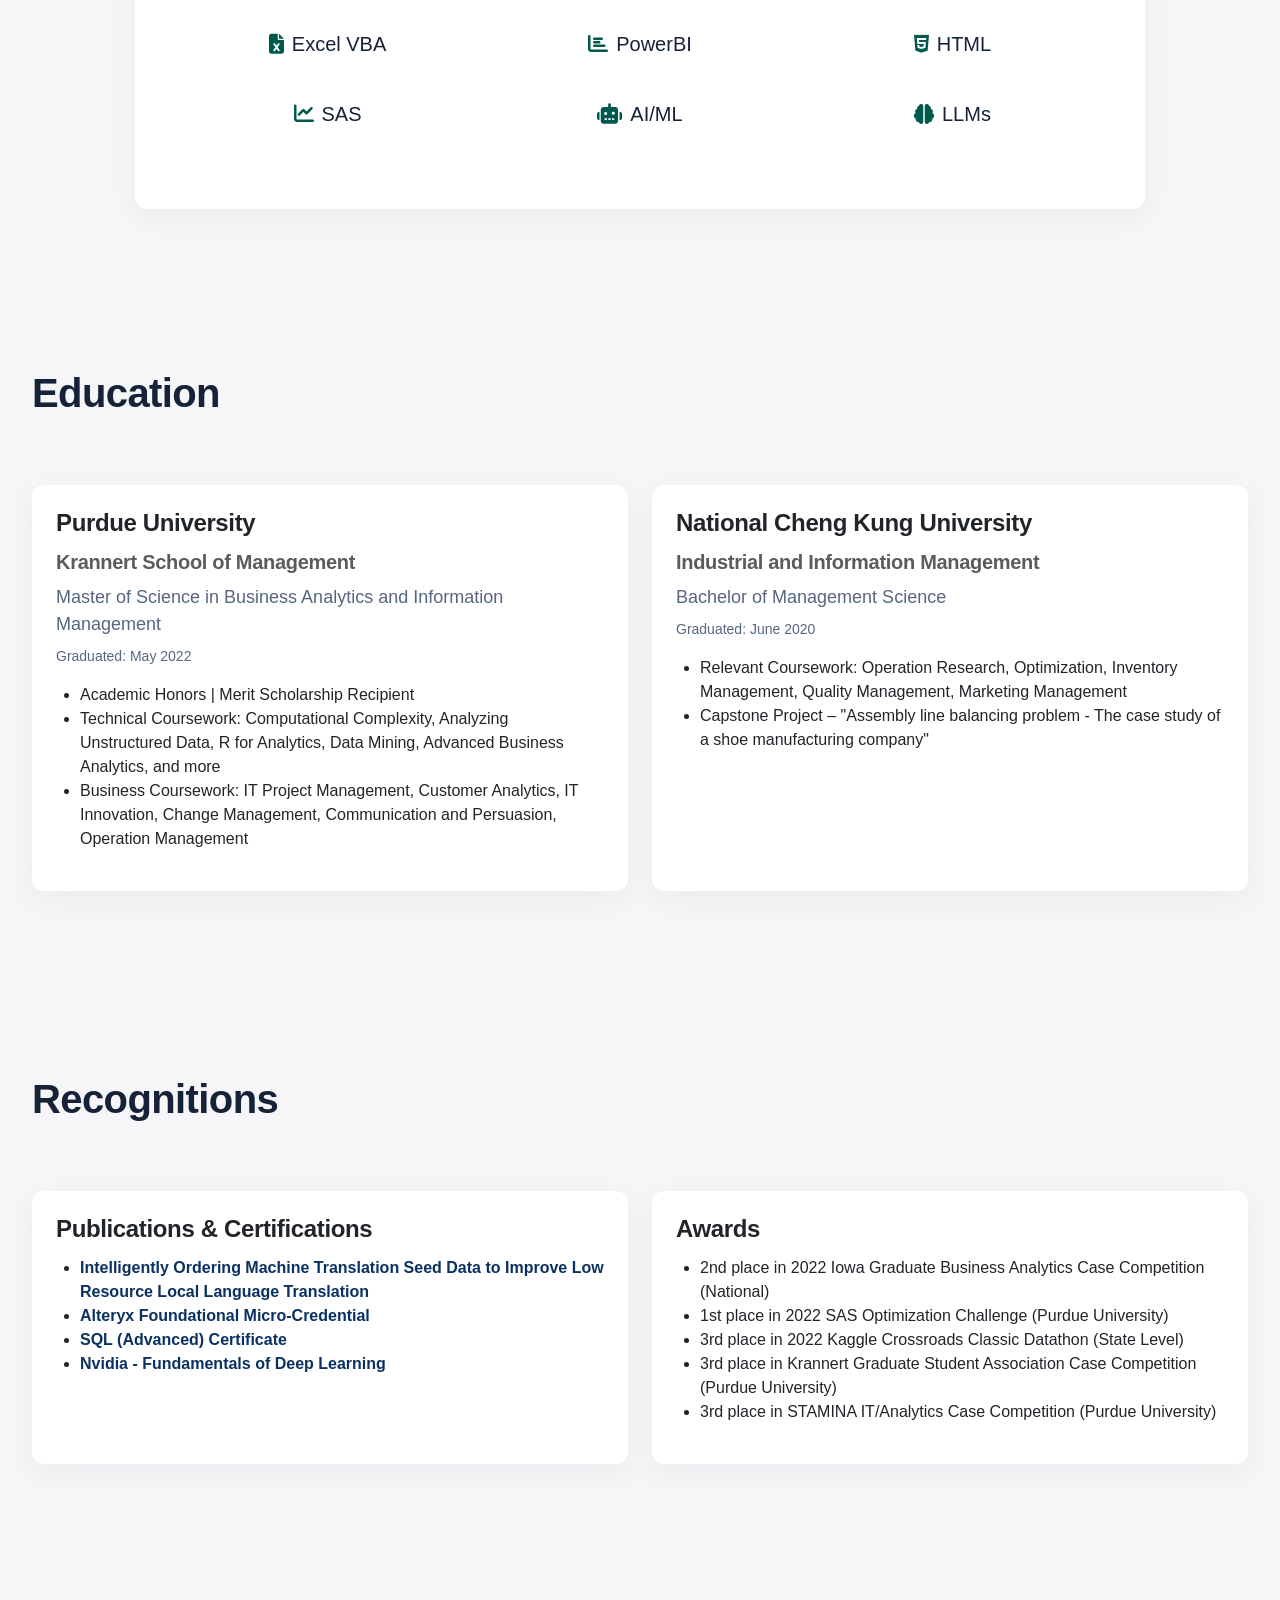
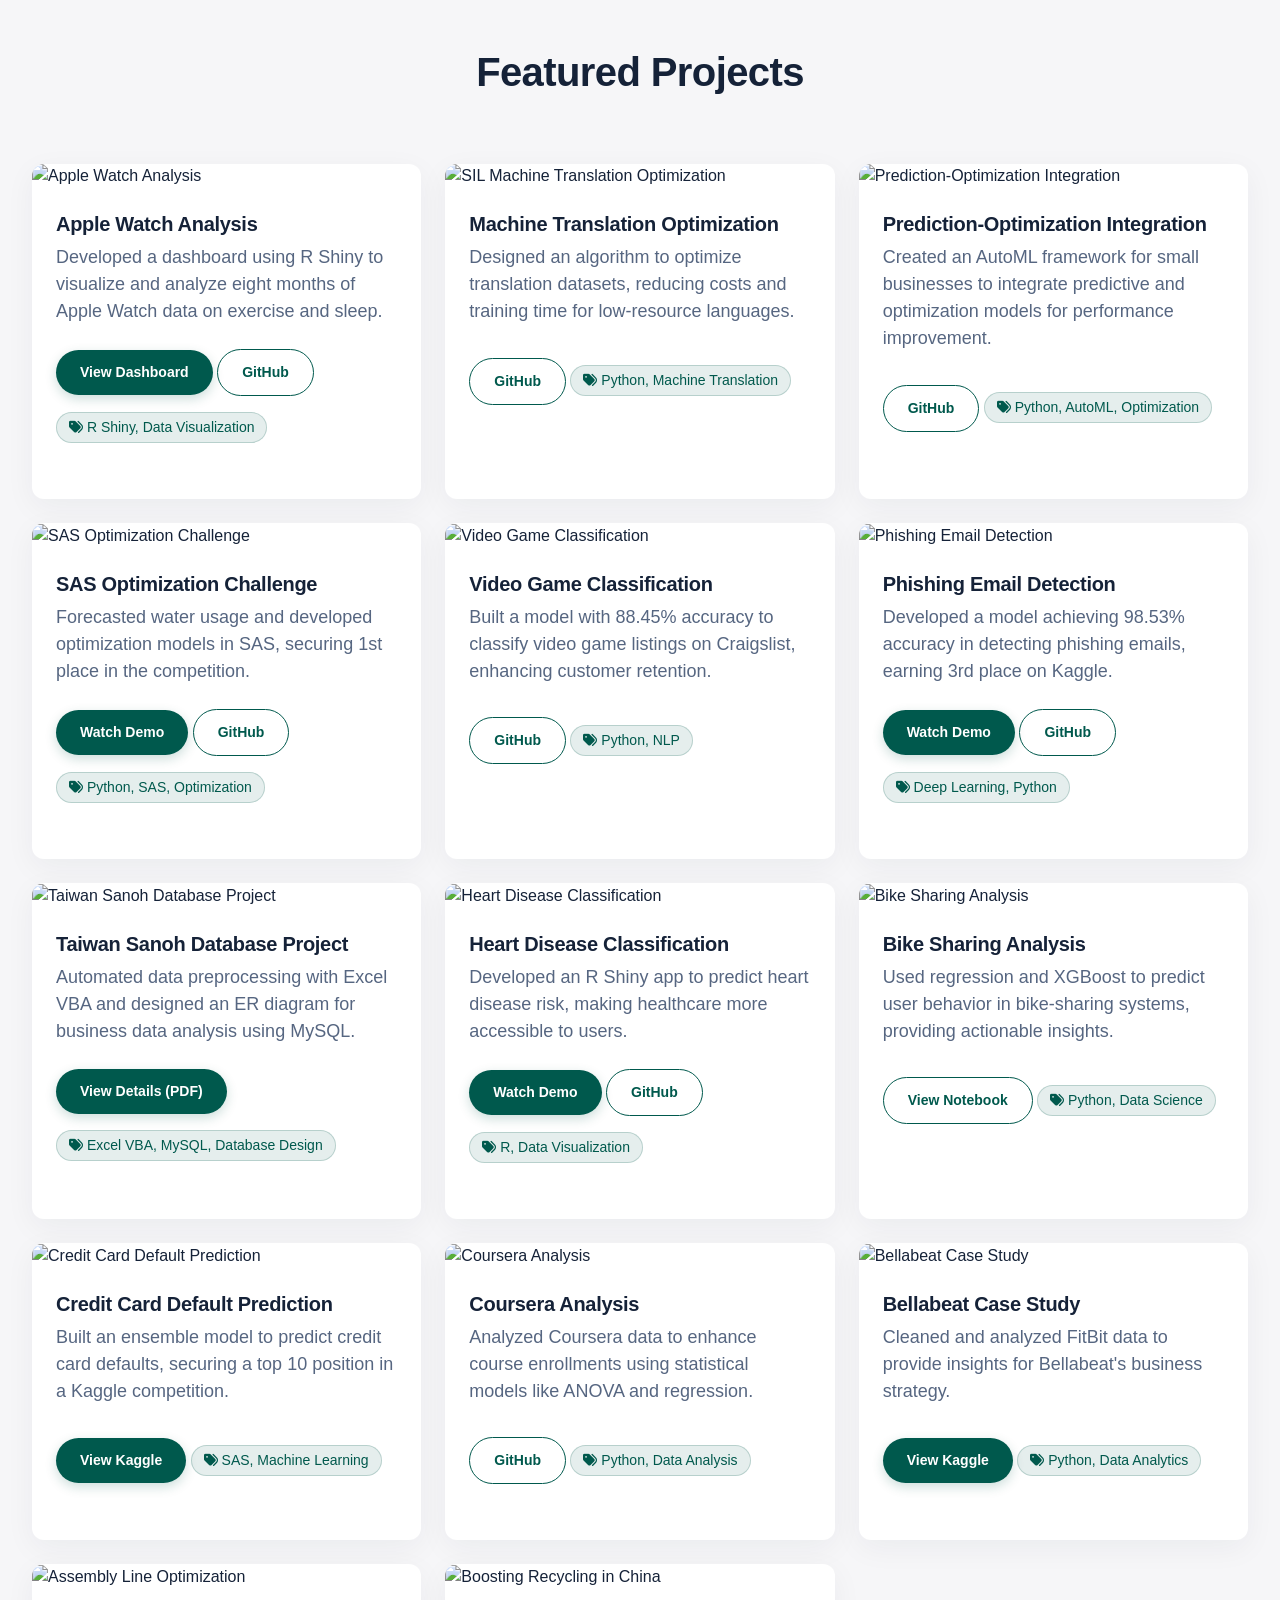
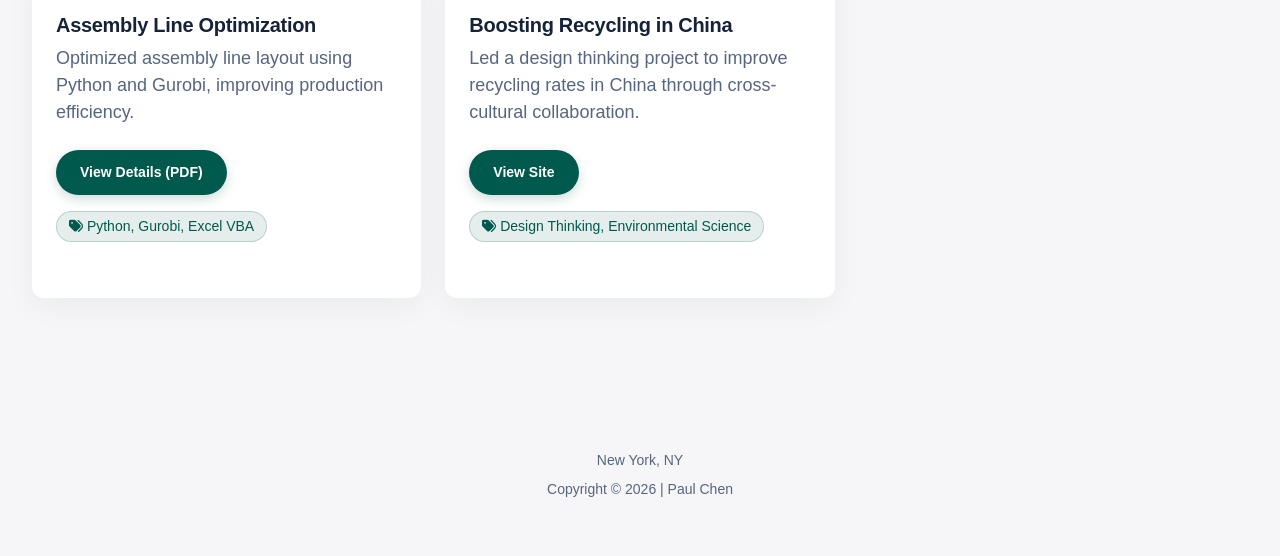
==== commit 33f8e4e7: "art" ====
--- a/index.html
+++ b/index.html
@@ -486,7 +486,7 @@
     <footer>
         <div class="container">
             <p>New York, NY</p>
-            <p class="copyright">Copyright &copy; 2025 | Paul Chen</p>
+            <p class="copyright">Copyright &copy; 2026 | Paul Chen</p>
         </div>
     </footer>
 
--- a/css/style.css
+++ b/css/style.css
@@ -1,15 +1,16 @@
-/* Modern Apple-like styling */
+/* Modern Luxury styling with Sapphire & Darker Emerald theme */
 :root {
-  --primary-color: #000;
-  --secondary-color: #86868b;
-  --accent-color: #0071e3;
-  --background-color: #f5f5f7;
-  --card-color: #fff;
+  --primary-color: #152238;         /* Deep sapphire blue for text */
+  --secondary-color: #566681;       /* Steel blue for secondary text */
+  --accent-color: #00594D;          /* Darker emerald green accent */
+  --hyperlink-color: #0A3161;       /* Navy blue for hyperlinks */
+  --background-color: #f6f6f8;      /* Light blue-gray background */
+  --card-color: #fff;               /* White card background */
   --transition-speed: 0.3s;
   --border-radius: 12px;
   --header-height: 64px;
 }
-
+  
 * {
   margin: 0;
   padding: 0;
@@ -54,26 +55,29 @@
   color: var(--secondary-color);
 }
 
+/* Enhanced hyperlink styling */
 a {
-  color: var(--accent-color);
+  color: var(--hyperlink-color);
   text-decoration: none;
   transition: all var(--transition-speed) ease;
+  font-weight: 600; /* Make hyperlinks bold */
 }
 
 a:hover {
   text-decoration: none;
-  opacity: 0.8;
+  opacity: 0.9;
+  color: var(--accent-color);
 }
 
 /* Header and Navigation */
 header {
-  background-color: rgba(255, 255, 255, 0.8);
+  background-color: rgba(246, 246, 248, 0.8);
   backdrop-filter: blur(10px);
   -webkit-backdrop-filter: blur(10px);
   position: sticky;
   top: 0;
   z-index: 1000;
-  box-shadow: 0 1px 3px rgba(0, 0, 0, 0.05);
+  box-shadow: 0 1px 3px rgba(21, 34, 56, 0.08);
   height: var(--header-height);
   display: flex;
   align-items: center;
@@ -89,6 +93,7 @@
   font-size: 1.5rem;
   letter-spacing: -0.02em;
   padding: 0;
+  color: var(--primary-color);
 }
 
 .navbar-toggler {
@@ -154,11 +159,11 @@
   border-radius: 0;
 }
 
-/* Card Styling */
+/* Card Styling - Enhanced for luxury feel */
 .card {
   background-color: var(--card-color);
   border-radius: var(--border-radius);
-  box-shadow: 0 8px 30px rgba(0, 0, 0, 0.06);
+  box-shadow: 0 8px 30px rgba(21, 34, 56, 0.05);
   border: none;
   overflow: hidden;
   transition: transform var(--transition-speed) ease, box-shadow var(--transition-speed) ease;
@@ -167,15 +172,15 @@
 
 .card:hover {
   transform: translateY(-5px);
-  box-shadow: 0 12px 40px rgba(0, 0, 0, 0.1);
-}
-
-/* Project Cards */
+  box-shadow: 0 15px 45px rgba(21, 34, 56, 0.08);
+}
+
+/* Project Cards - Enhanced */
 .project-card {
   border-radius: var(--border-radius);
   overflow: hidden;
   background-color: var(--card-color);
-  box-shadow: 0 8px 30px rgba(0, 0, 0, 0.06);
+  box-shadow: 0 8px 30px rgba(21, 34, 56, 0.05);
   transition: transform var(--transition-speed) ease, box-shadow var(--transition-speed) ease;
   height: 100%;
   margin-bottom: 2rem;
@@ -183,7 +188,7 @@
 
 .project-card:hover {
   transform: translateY(-5px);
-  box-shadow: 0 12px 40px rgba(0, 0, 0, 0.1);
+  box-shadow: 0 15px 45px rgba(21, 34, 56, 0.08);
 }
 
 .project-card img {
@@ -199,12 +204,18 @@
 .project-card h5 {
   font-weight: 600;
   margin-bottom: 0.5rem;
+  color: var(--primary-color);
 }
 
 .project-card-tags {
   margin-top: 1rem;
-  color: var(--secondary-color);
+  color: var(--accent-color);
   font-size: 0.875rem;
+  background-color: rgba(0, 89, 77, 0.1);
+  display: inline-block;
+  padding: 0.25rem 0.75rem;
+  border-radius: 30px;
+  border: 1px solid rgba(0, 89, 77, 0.2);
 }
 
 /* Skills Section */
@@ -213,13 +224,15 @@
   align-items: center;
   margin: 0.5rem 1rem;
   font-size: 1.25rem;
+  color: var(--primary-color);
 }
 
 .skill-icon i {
   margin-right: 0.5rem;
-}
-
-/* Experience Section */
+  color: var(--accent-color);
+}
+
+/* Experience Section - Enhanced */
 .experience-item {
   margin-bottom: 2.5rem;
 }
@@ -230,9 +243,13 @@
   margin-bottom: 0.5rem;
 }
 
+.experience-header h4 {
+  color: var(--primary-color);
+}
+
 .experience-title {
   font-weight: 500;
-  color: var(--secondary-color);
+  color: #445573;
   margin-bottom: 0.5rem;
 }
 
@@ -248,9 +265,10 @@
 
 .experience-item li {
   margin-bottom: 0.5rem;
-}
-
-/* Artwork Styling */
+  color: var(--secondary-color);
+}
+
+/* Artwork Styling - Enhanced */
 .artwork-grid {
   display: grid;
   grid-template-columns: repeat(auto-fill, minmax(300px, 1fr));
@@ -261,7 +279,13 @@
   border-radius: var(--border-radius);
   overflow: hidden;
   background-color: var(--card-color);
-  box-shadow: 0 8px 30px rgba(0, 0, 0, 0.06);
+  box-shadow: 0 8px 30px rgba(21, 34, 56, 0.05);
+  transition: transform var(--transition-speed) ease, box-shadow var(--transition-speed) ease;
+}
+
+.artwork-item:hover {
+  transform: translateY(-5px);
+  box-shadow: 0 15px 45px rgba(21, 34, 56, 0.08);
 }
 
 .artwork-item img {
@@ -273,6 +297,62 @@
 .artwork-caption {
   padding: 1rem;
   color: var(--secondary-color);
+}
+
+/* Art grid and items - Enhanced */
+.art-grid {
+  display: grid;
+  grid-template-columns: repeat(auto-fill, minmax(350px, 1fr));
+  gap: 2rem;
+  margin-top: 2rem;
+}
+
+.art-item {
+  border-radius: var(--border-radius);
+  overflow: hidden;
+  background-color: var(--card-color);
+  box-shadow: 0 8px 30px rgba(21, 34, 56, 0.05);
+  transition: transform var(--transition-speed) ease, box-shadow var(--transition-speed) ease;
+}
+
+.art-item:hover {
+  transform: translateY(-5px);
+  box-shadow: 0 15px 45px rgba(21, 34, 56, 0.08);
+}
+
+.art-item img {
+  width: 100%;
+  height: 300px;
+  object-fit: cover;
+  display: block;
+}
+
+.art-caption {
+  padding: 1rem;
+}
+
+.art-title {
+  font-weight: 600;
+  margin-bottom: 0.25rem;
+  color: var(--primary-color);
+}
+
+.art-medium {
+  display: inline-block;
+  background-color: rgba(0, 89, 77, 0.1);
+  color: var(--accent-color);
+  padding: 0.2rem 0.75rem;
+  border-radius: 30px;
+  font-size: 0.75rem;
+  margin-bottom: 0.75rem;
+  border: 1px solid rgba(0, 89, 77, 0.2);
+}
+
+.art-actions {
+  display: flex;
+  justify-content: space-between;
+  align-items: center;
+  margin-top: 0.5rem;
 }
 
 /* Profile Section */
@@ -307,7 +387,7 @@
   color: var(--accent-color);
 }
 
-/* Button Styling */
+/* Button Styling - Enhanced for luxury feel */
 .btn {
   padding: 0.75rem 1.5rem;
   border-radius: 30px;
@@ -319,23 +399,28 @@
 .btn-primary {
   background-color: var(--accent-color);
   color: white;
+  font-weight: 600;
+  box-shadow: 0 4px 12px rgba(0, 89, 77, 0.2);
 }
 
 .btn-primary:hover {
-  background-color: #005BBF;
+  background-color: #004a40;
   transform: translateY(-2px);
-  box-shadow: 0 5px 15px rgba(0, 113, 227, 0.4);
+  box-shadow: 0 6px 16px rgba(0, 89, 77, 0.3);
 }
 
 .btn-outline {
   background-color: transparent;
   color: var(--accent-color);
   border: 1px solid var(--accent-color);
+  font-weight: 600;
 }
 
 .btn-outline:hover {
   background-color: var(--accent-color);
   color: white;
+  transform: translateY(-2px);
+  box-shadow: 0 4px 12px rgba(0, 89, 77, 0.2);
 }
 
 /* Footer */
@@ -446,183 +531,204 @@
   animation-delay: 0.6s;
 }
 
-/* Dark mode support */
+/* Dark mode support - Enhanced for luxury feel */
 @media (prefers-color-scheme: dark) {
   :root {
-    --primary-color: #f5f5f7;
-    --secondary-color: #86868b;
-    --background-color: #1d1d1f;
-    --card-color: #2d2d2f;
+    --primary-color: #e1e6f0;         /* Light blue-gray for text */
+    --secondary-color: #8d9cb3;       /* Medium blue-gray for secondary text */
+    --background-color: #0d1525;      /* Deep navy background */
+    --card-color: #1a2540;            /* Medium navy card background */
+    --hyperlink-color: #4a8bda;       /* Bright navy blue for hyperlinks in dark mode */
+  }
+  
+  a:hover {
+    color: #00A67E;  /* Use a slightly brighter green on hover in dark mode for better visibility */
   }
   
   header {
-    background-color: rgba(29, 29, 31, 0.8);
+    background-color: rgba(13, 21, 37, 0.8);
   }
   
   .card, 
   .project-card,
-  .artwork-item {
-    box-shadow: 0 8px 30px rgba(0, 0, 0, 0.2);
+  .artwork-item,
+  .art-item {
+    box-shadow: 0 8px 30px rgba(0, 0, 0, 0.25);
+    border: 1px solid rgba(0, 89, 77, 0.1);
+  }
+  
+  .project-card-tags,
+  .art-medium {
+    background-color: rgba(0, 89, 77, 0.15);
+    border: 1px solid rgba(0, 89, 77, 0.25);
+  }
+  
+  .btn-outline {
+    border: 1px solid var(--accent-color);
+  }
+  
+  .experience-title {
+    color: #7a8db3;
   }
 }
 
 /* Mobile Navigation Fixes */
 @media (max-width: 991px) {
-/* Ensure navbar toggle button is visible and properly styled */
-.navbar-toggler {
-  display: block;
-  margin-left: auto;
-  padding: 0.5rem;
-  border: 1px solid rgba(0, 0, 0, 0.1);
-}
-
-/* Improve collapsed navbar appearance */
-.navbar-collapse {
-  position: absolute;
-  top: var(--header-height);
-  left: 0;
-  right: 0;
-  background-color: var(--card-color);
-  box-shadow: 0 8px 16px rgba(0, 0, 0, 0.1);
-  padding: 1rem;
-  border-radius: 0 0 var(--border-radius) var(--border-radius);
-  z-index: 1000;
-}
-
-/* Adjust nav links in mobile view */
-.navbar-nav {
-  flex-direction: column;
-  gap: 1rem;
-  width: 100%;
-}
-
-.nav-item {
-  width: 100%;
-  text-align: center;
-}
-
-.nav-link {
-  padding: 0.75rem !important;
-  display: block;
-  width: 100%;
-}
-
-/* Make header slightly taller on mobile for better touch targets */
-header {
-  height: auto;
-  min-height: var(--header-height);
-}
-
-/* Ensure container has proper positioning */
-header .container-fluid {
-  position: relative;
-}
+  /* Ensure navbar toggle button is visible and properly styled */
+  .navbar-toggler {
+    display: block;
+    margin-left: auto;
+    padding: 0.5rem;
+    border: 1px solid rgba(21, 34, 56, 0.1);
+  }
+  
+  /* Improve collapsed navbar appearance */
+  .navbar-collapse {
+    position: absolute;
+    top: var(--header-height);
+    left: 0;
+    right: 0;
+    background-color: var(--card-color);
+    box-shadow: 0 8px 16px rgba(21, 34, 56, 0.1);
+    padding: 1rem;
+    border-radius: 0 0 var(--border-radius) var(--border-radius);
+    z-index: 1000;
+  }
+  
+  /* Adjust nav links in mobile view */
+  .navbar-nav {
+    flex-direction: column;
+    gap: 1rem;
+    width: 100%;
+  }
+  
+  .nav-item {
+    width: 100%;
+    text-align: center;
+  }
+  
+  .nav-link {
+    padding: 0.75rem !important;
+    display: block;
+    width: 100%;
+  }
+  
+  /* Make header slightly taller on mobile for better touch targets */
+  header {
+    height: auto;
+    min-height: var(--header-height);
+  }
+  
+  /* Ensure container has proper positioning */
+  header .container-fluid {
+    position: relative;
+  }
 }
 
 /* Dark mode adjustments for navbar */
 @media (prefers-color-scheme: dark) and (max-width: 991px) {
-.navbar-collapse {
-  background-color: var(--card-color);
-  border: 1px solid rgba(255, 255, 255, 0.1);
-}
-
-.navbar-toggler {
-  border: 1px solid rgba(255, 255, 255, 0.1);
-}
+  .navbar-collapse {
+    background-color: var(--card-color);
+    border: 1px solid rgba(0, 89, 77, 0.1);
+  }
+  
+  .navbar-toggler {
+    border: 1px solid rgba(255, 255, 255, 0.1);
+  }
 }
 
 /* General responsive improvements */
 @media (max-width: 768px) {
-/* Improve spacing for mobile */
-section {
-  padding: 3rem 0;
-}
-
-/* Make project cards and art items stack better */
-.project-card, .art-item {
-  height: auto;
-  margin-bottom: 1.5rem;
-}
-
-/* Adjust font sizes for better readability on small screens */
-h1 {
-  font-size: 2rem;
-}
-
-h2 {
-  font-size: 1.75rem;
-}
-
-h3 {
-  font-size: 1.5rem;
-}
-
-/* Improve buttons on mobile */
-.btn {
-  padding: 0.625rem 1.25rem;
-  margin-bottom: 0.5rem;
-  display: inline-block;
-}
-
-/* Fix experience items layout */
-.experience-item {
-  margin-bottom: 2rem;
-}
-
-.d-flex.justify-content-between {
-  flex-wrap: wrap;
-}
-
-/* Fix sticky profile card in artwork page */
-#artwork-intro .sticky-top {
-  position: relative;
-  top: 0 !important;
-  margin-bottom: 1.5rem;
-}
-
-/* Improve social links spacing */
-.social-links {
-  gap: 1.25rem;
-  flex-wrap: wrap;
-  justify-content: center;
-}
+  /* Improve spacing for mobile */
+  section {
+    padding: 3rem 0;
+  }
+  
+  /* Make project cards and art items stack better */
+  .project-card, .art-item {
+    height: auto;
+    margin-bottom: 1.5rem;
+  }
+  
+  /* Adjust font sizes for better readability on small screens */
+  h1 {
+    font-size: 2rem;
+  }
+  
+  h2 {
+    font-size: 1.75rem;
+  }
+  
+  h3 {
+    font-size: 1.5rem;
+  }
+  
+  /* Improve buttons on mobile */
+  .btn {
+    padding: 0.625rem 1.25rem;
+    margin-bottom: 0.5rem;
+    display: inline-block;
+  }
+  
+  /* Fix experience items layout */
+  .experience-item {
+    margin-bottom: 2rem;
+  }
+  
+  .d-flex.justify-content-between {
+    flex-wrap: wrap;
+  }
+  
+  /* Fix sticky profile card in artwork page */
+  #artwork-intro .sticky-top {
+    position: relative;
+    top: 0 !important;
+    margin-bottom: 1.5rem;
+  }
+  
+  /* Improve social links spacing */
+  .social-links {
+    gap: 1.25rem;
+    flex-wrap: wrap;
+    justify-content: center;
+  }
 }
 
 /* Small mobile devices */
 @media (max-width: 576px) {
-.container-fluid {
-  padding-left: 1rem;
-  padding-right: 1rem;
-}
-
-/* Make buttons stack on very small screens */
-.mt-5 .btn {
-  margin-right: 0;
-  display: block;
-  width: 100%;
-  margin-bottom: 0.75rem;
-}
-
-/* Fix grid layout for art-grid */
-.art-grid {
-  grid-template-columns: 1fr;
-  gap: 1.5rem;
-}
+  .container-fluid {
+    padding-left: 1rem;
+    padding-right: 1rem;
+  }
+  
+  /* Make buttons stack on very small screens */
+  .mt-5 .btn {
+    margin-right: 0;
+    display: block;
+    width: 100%;
+    margin-bottom: 0.75rem;
+  }
+  
+  /* Fix grid layout for art-grid */
+  .art-grid {
+    grid-template-columns: 1fr;
+    gap: 1.5rem;
+  }
 }
 
 /* Fix art items display */
 .art-item img {
-height: 300px;
-object-fit: cover;
+  height: 300px;
+  object-fit: cover;
 }
 
 /* Fix project card image consistency */
 .project-card img {
-height: 200px;
-object-fit: cover;
+  height: 200px;
+  object-fit: cover;
 }
 
 /* Fix for lightbox on mobile */
 .lb-outerContainer, .lb-dataContainer {
-max-width: 100%;
+  max-width: 100%;
 }
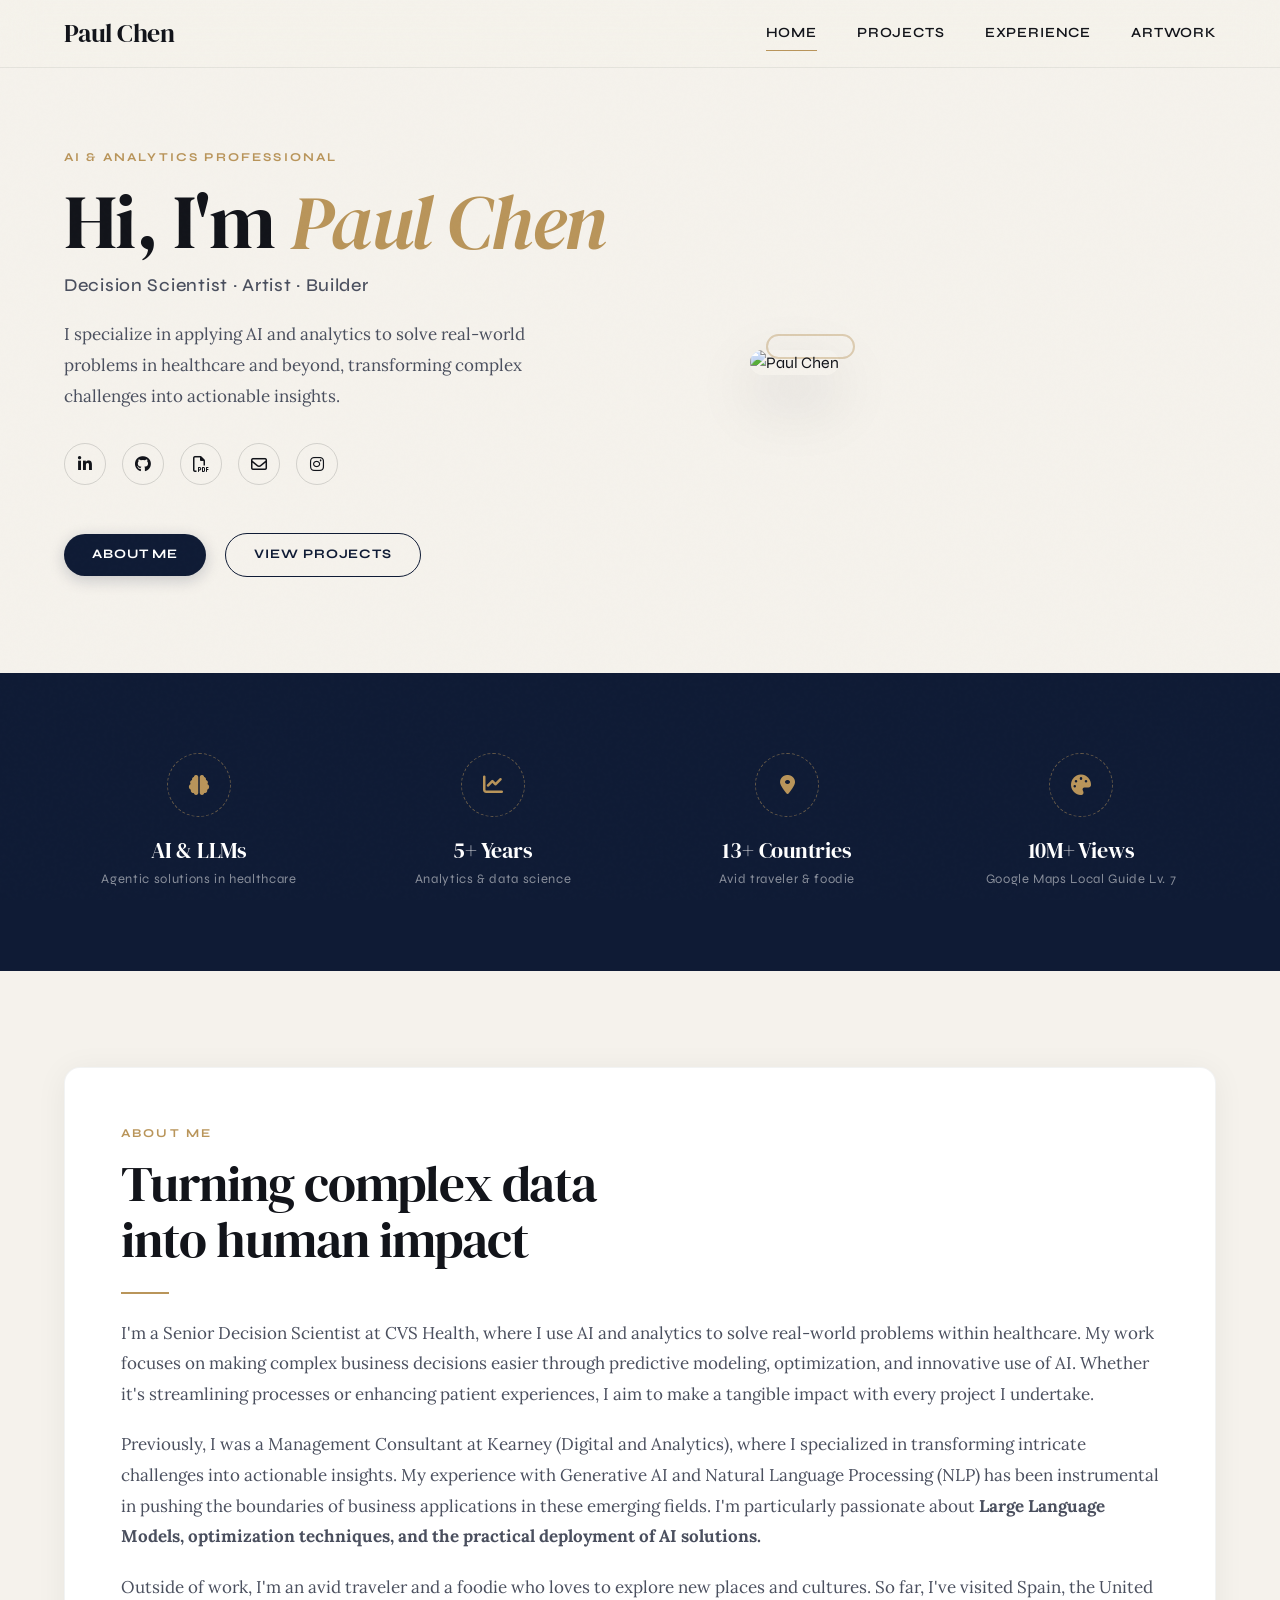
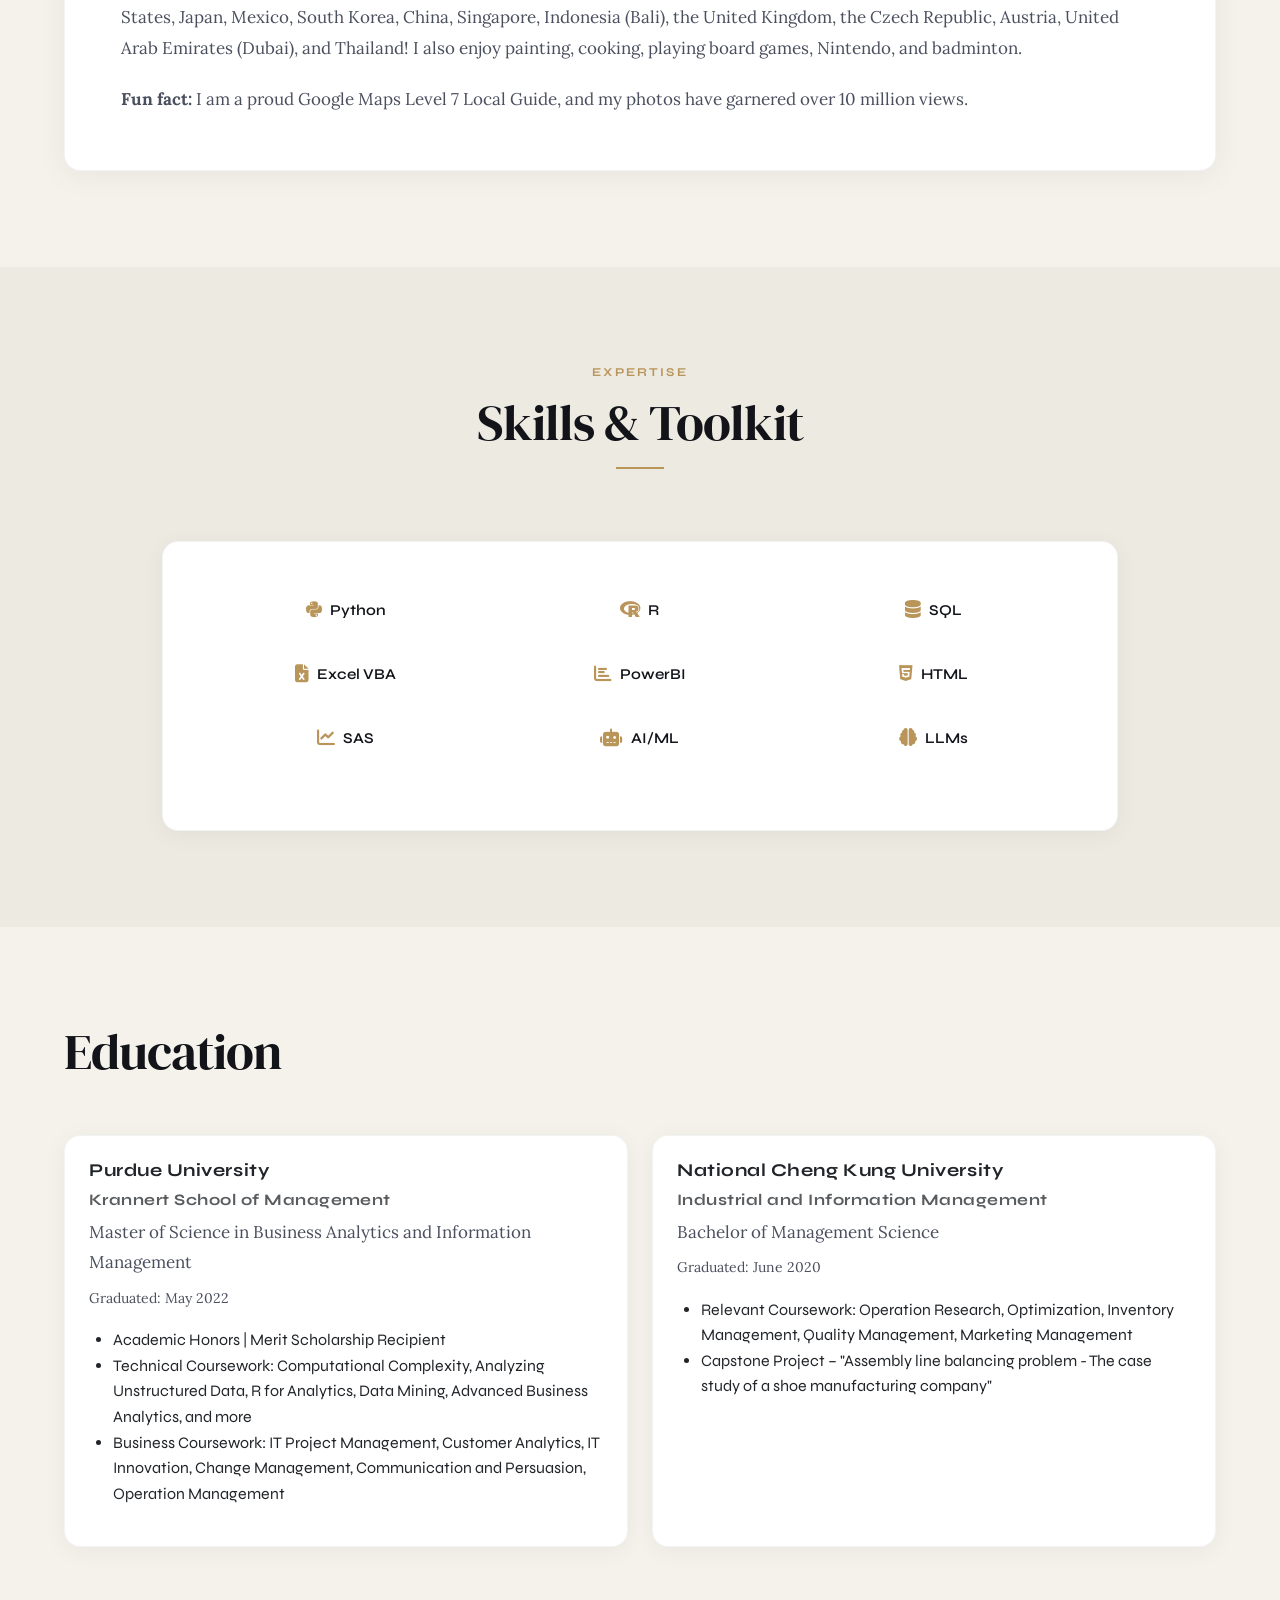
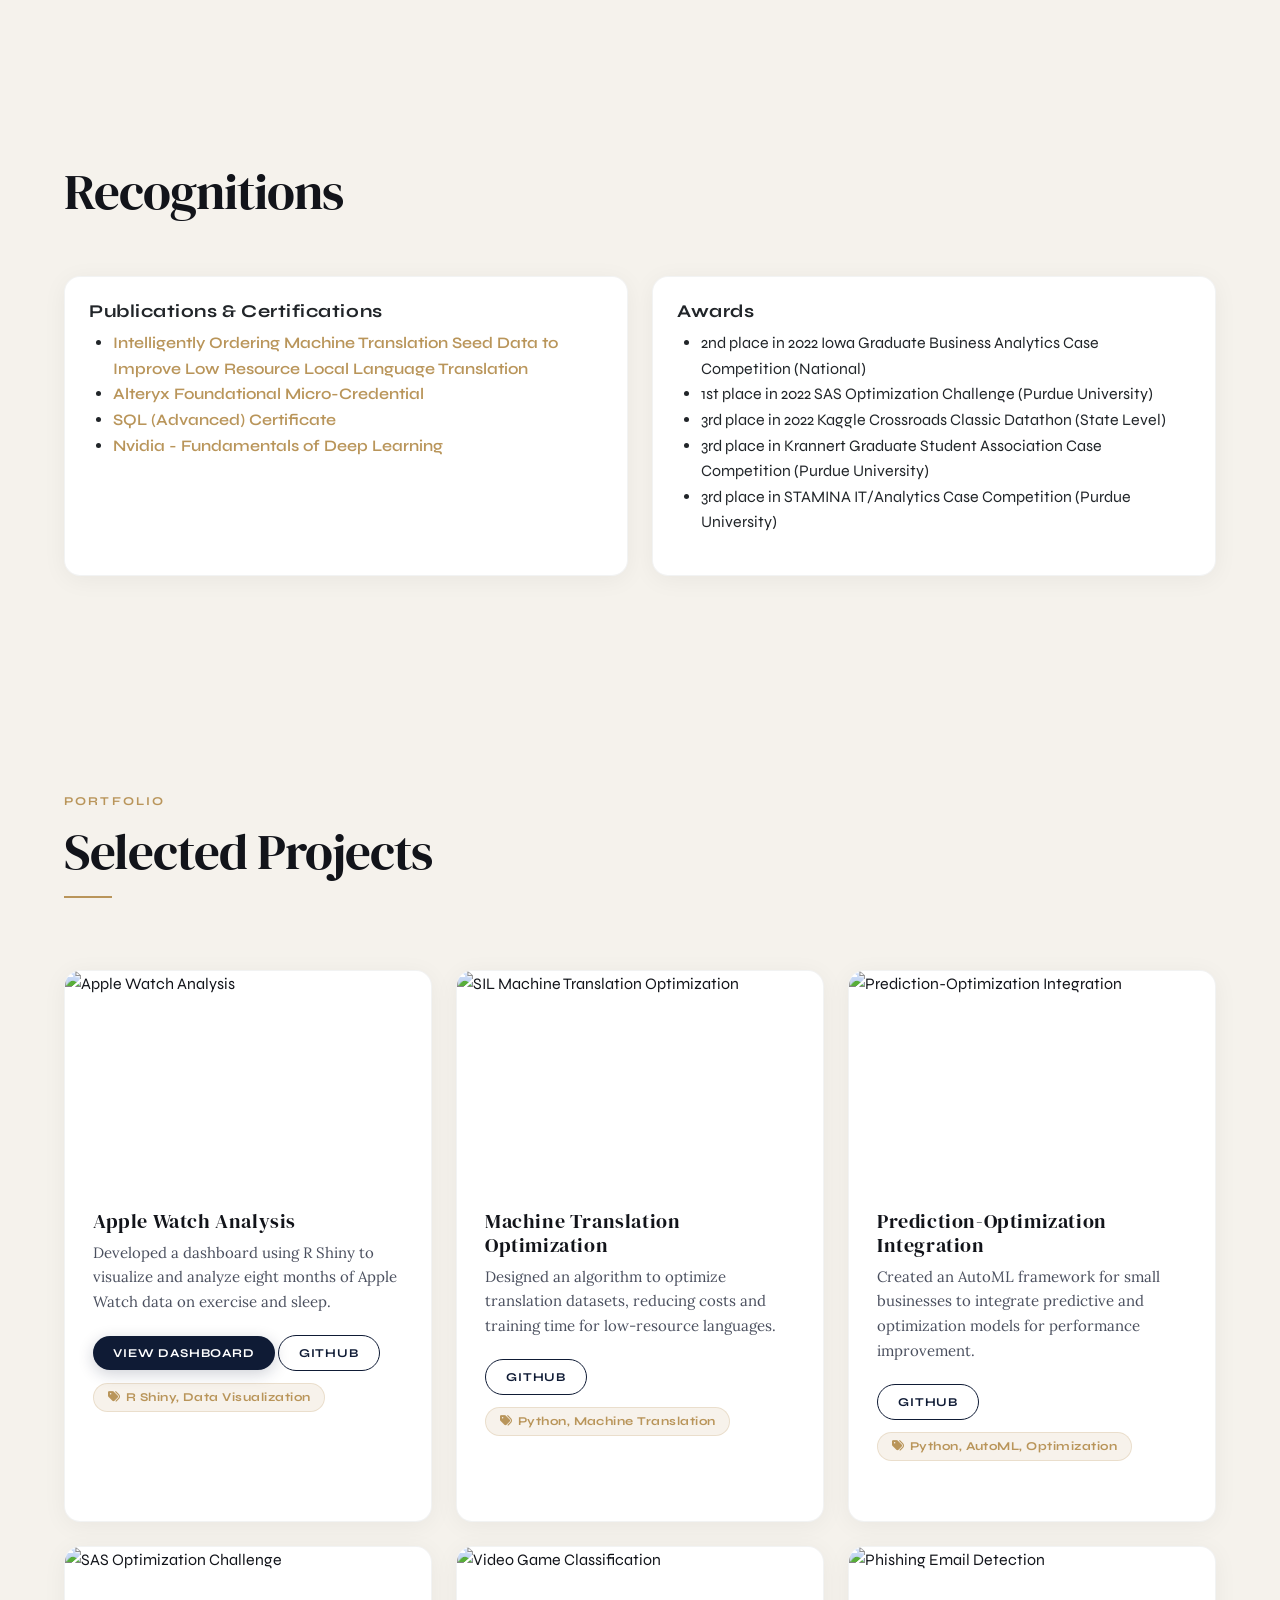
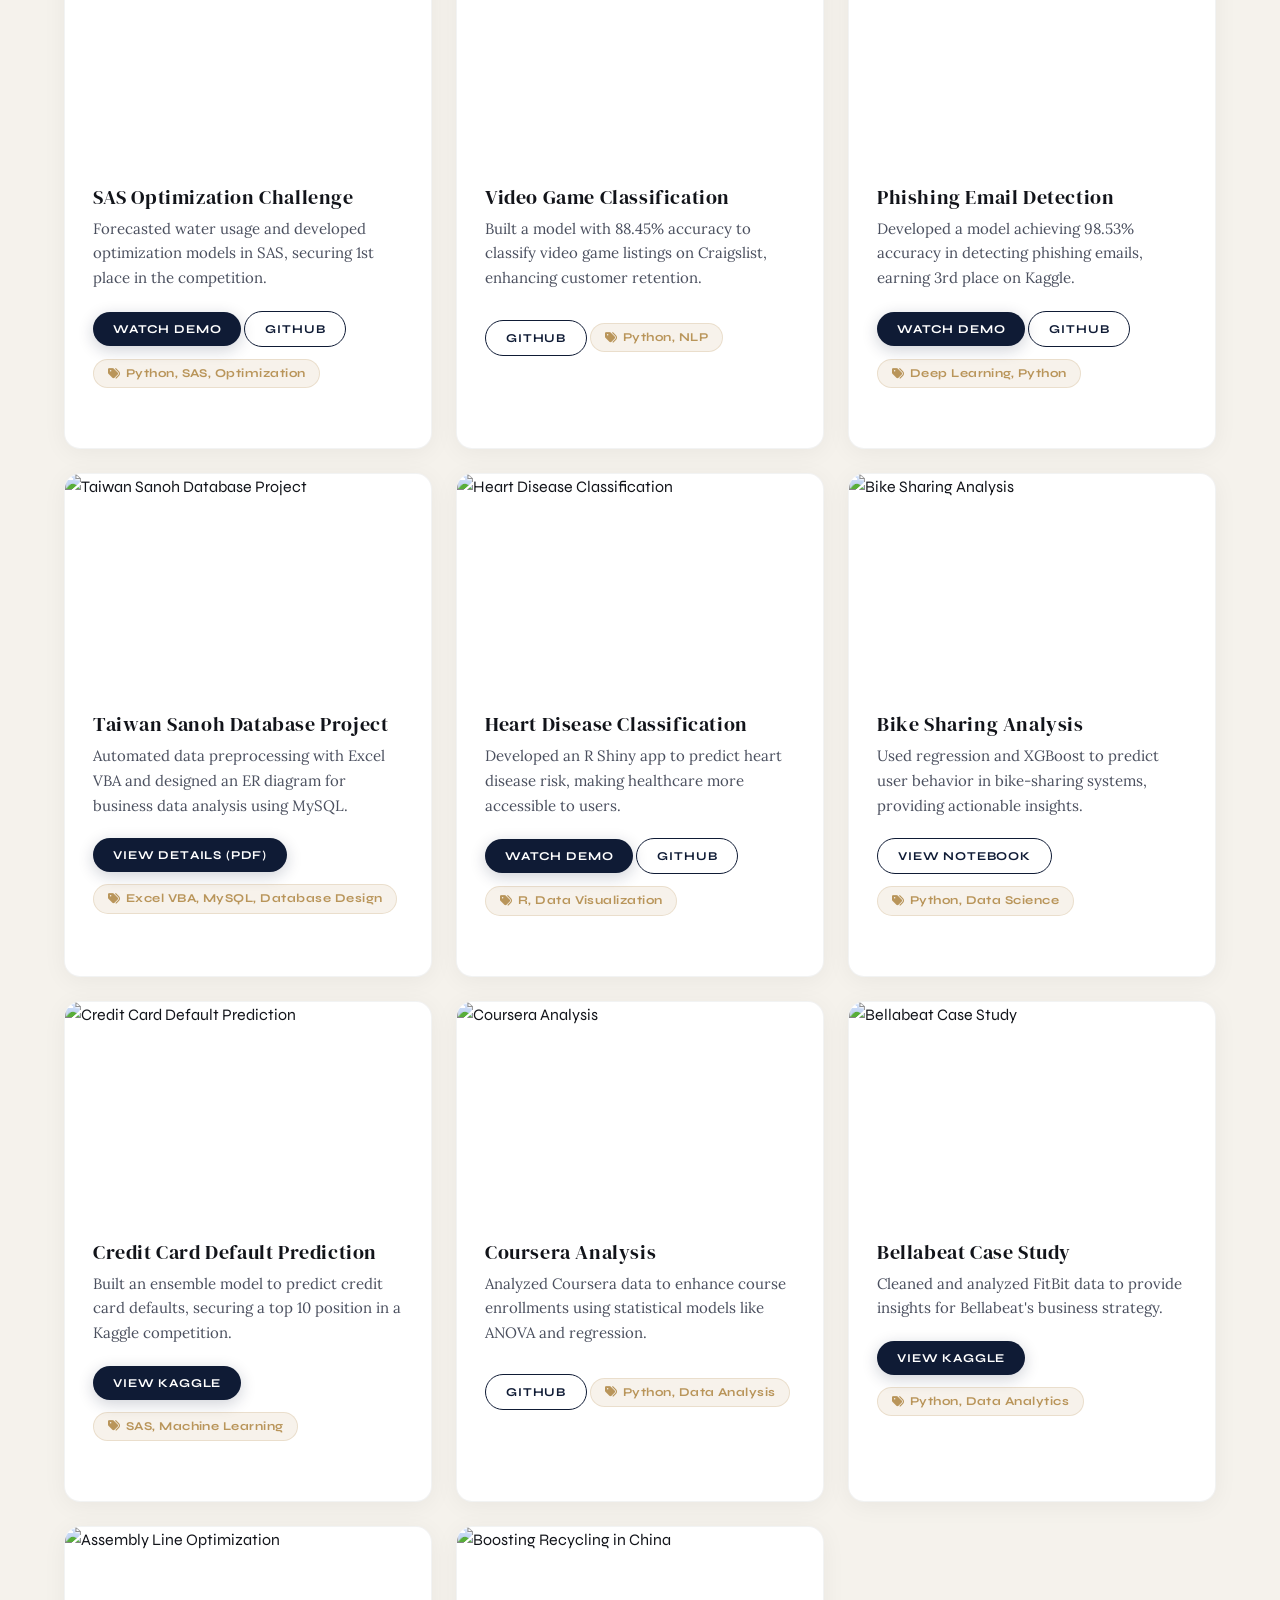
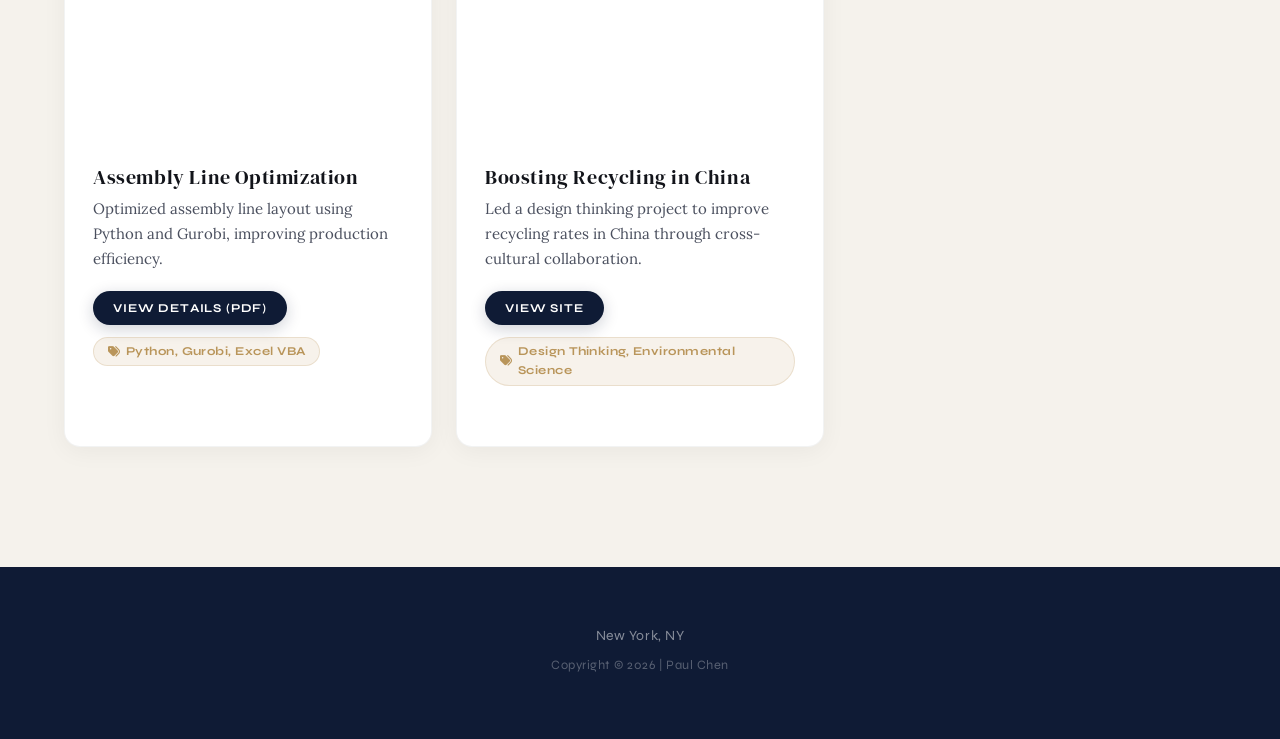
==== commit 3785ce22: "new style" ====
--- a/index.html
+++ b/index.html
@@ -1,539 +1,574 @@
-<!DOCTYPE html>
-<html lang="en">
-<head>
-    <meta charset="UTF-8">
-    <meta name="viewport" content="width=device-width, initial-scale=1, shrink-to-fit=no">
-    <title>Paul Chen | AI & Analytics Professional</title>
-    
-    <!-- Fonts -->
-    <link href="https://fonts.googleapis.com/css2?family=Inter:wght@300;400;500;600;700&display=swap" rel="stylesheet">
-    
-    <!-- Bootstrap -->
-    <link href="https://cdn.jsdelivr.net/npm/bootstrap@5.3.0-alpha1/dist/css/bootstrap.min.css" rel="stylesheet">
-    
-    <!-- Font Awesome -->
-    <link rel="stylesheet" href="https://cdnjs.cloudflare.com/ajax/libs/font-awesome/6.4.0/css/all.min.css">
-    
-    <!-- Custom CSS -->
-    <link rel="stylesheet" href="css/style.css">
-</head>
-
-<body>
-    <header>
-        <div class="container-fluid">
-            <nav class="navbar navbar-expand-lg">
-                <a class="navbar-brand" href="index.html">Paul Chen</a>
-                <button class="navbar-toggler" type="button" data-bs-toggle="collapse" data-bs-target="#navbarNav" aria-controls="navbarNav" aria-expanded="false" aria-label="Toggle navigation">
-                    <span class="navbar-toggler-icon"></span>
-                </button>
-                <div class="collapse navbar-collapse" id="navbarNav">
-                    <ul class="navbar-nav ms-auto">
-                        <li class="nav-item">
-                            <a class="nav-link active" href="index.html">Home</a>
-                        </li>
-                        <li class="nav-item">
-                            <a class="nav-link" href="#projects">Projects</a>
-                        </li>
-                        <li class="nav-item">
-                            <a class="nav-link" href="experience.html">Experience</a>
-                        </li>
-                        <li class="nav-item">
-                            <a class="nav-link" href="artwork.html">Artwork</a>
-                        </li>
-                    </ul>
-                </div>
-            </nav>
-        </div>
-    </header>
-
-    <section id="hero" class="fade-in">
-        <div class="container-fluid">
-            <div class="row align-items-center">
-                <div class="col-lg-7 pe-lg-5">
-                    <h1>Hi, I'm Paul Chen</h1>
-                    <h3 class="mb-4">AI Enthusiast, Artist, and Decision Scientist</h3>
-                    <p class="lead mb-4">
-                        I specialize in applying AI and analytics to solve real-world problems in healthcare and beyond, transforming complex challenges into actionable insights.
-                    </p>
-                    <div class="social-links">
-                        <a href="https://www.linkedin.com/in/paiweichen/" aria-label="LinkedIn">
-                            <i class="fab fa-linkedin-in"></i>
-                        </a>
-                        <a href="https://github.com/paul46186" aria-label="GitHub">
-                            <i class="fab fa-github"></i>
-                        </a>
-                        <a href="files/Paul Chen Resume.pdf" aria-label="Resume">
-                            <i class="far fa-file-pdf"></i>
-                        </a>
-                        <a href="mailto:paul46186@gmail.com" aria-label="Email">
-                            <i class="far fa-envelope"></i>
-                        </a>
-                        <a href="https://www.instagram.com/paul46186" aria-label="Instagram">
-                            <i class="fab fa-instagram"></i>
-                        </a>
-                    </div>
-                    <div class="mt-5">
-                        <a href="#about" class="btn btn-primary me-3">About Me</a>
-                        <a href="#projects" class="btn btn-outline">View Projects</a>
-                    </div>
-                </div>
-                <div class="col-lg-5 mt-5 mt-lg-0">
-                    <div class="profile-image">
-                        <img src="pictures/Profile Photo.jpg" alt="Paul Chen" class="img-fluid rounded-4">
-                    </div>
-                </div>
-            </div>
-        </div>
-    </section>
-
-    <section id="about" class="fade-in delay-1">
-        <div class="container-fluid">
-            <div class="row">
-                <div class="col-lg-12">
-                    <div class="card">
-                        <div class="card-body p-5">
-                            <h2 class="mb-4">About Me</h2>
-                            <p>
-                                I'm a Senior Decision Scientist at CVS Health, where I use AI and analytics to solve real-world problems within healthcare. My work focuses on making complex business decisions easier through predictive modeling, optimization, and innovative use of AI. Whether it's streamlining processes or enhancing patient experiences, I aim to make a tangible impact with every project I undertake.
-                            </p>
-                            <p>
-                                Previously, I was a Management Consultant at Kearney (Digital and Analytics), where I specialized in transforming intricate challenges into actionable insights. My experience with Generative AI and Natural Language Processing (NLP) has been instrumental in pushing the boundaries of business applications in these emerging fields. I'm particularly passionate about <strong>Large Language Models, optimization techniques, and the practical deployment of AI solutions.</strong>
-                            </p>
-                            <p>
-                                Outside of work, I'm an avid traveler and a foodie who loves to explore new places and cultures. So far, I've visited Spain, the United States, Japan, Mexico, South Korea, China, Singapore, Indonesia (Bali), the United Kingdom, the Czech Republic, Austria, United Arab Emirates (Dubai), and Thailand! I also enjoy painting, cooking, playing board games, Nintendo, and badminton.
-                            </p>
-                            <p class="mb-0">
-                                <strong>Fun fact:</strong> I am a proud Google Maps Level 7 Local Guide, and my photos have garnered over 10 million views.
-                            </p>
-                        </div>
-                    </div>
-                </div>
-            </div>
-        </div>
-    </section>
-
-    <section id="skills" class="fade-in delay-2">
-        <div class="container-fluid">
-            <div class="row">
-                <div class="col-lg-12 text-center mb-5">
-                    <h2>Skills & Expertise</h2>
-                </div>
-            </div>
-            <div class="row justify-content-center">
-                <div class="col-md-10">
-                    <div class="card">
-                        <div class="card-body p-5 text-center">
-                            <div class="row">
-                                <div class="col-md-4 col-6 mb-4">
-                                    <div class="skill-icon">
-                                        <i class="fab fa-python"></i>
-                                        <span>Python</span>
-                                    </div>
-                                </div>
-                                <div class="col-md-4 col-6 mb-4">
-                                    <div class="skill-icon">
-                                        <i class="fab fa-r-project"></i>
-                                        <span>R</span>
-                                    </div>
-                                </div>
-                                <div class="col-md-4 col-6 mb-4">
-                                    <div class="skill-icon">
-                                        <i class="fas fa-database"></i>
-                                        <span>SQL</span>
-                                    </div>
-                                </div>
-                                <div class="col-md-4 col-6 mb-4">
-                                    <div class="skill-icon">
-                                        <i class="fas fa-file-excel"></i>
-                                        <span>Excel VBA</span>
-                                    </div>
-                                </div>
-                                <div class="col-md-4 col-6 mb-4">
-                                    <div class="skill-icon">
-                                        <i class="fas fa-chart-bar"></i>
-                                        <span>PowerBI</span>
-                                    </div>
-                                </div>
-                                <div class="col-md-4 col-6 mb-4">
-                                    <div class="skill-icon">
-                                        <i class="fab fa-html5"></i>
-                                        <span>HTML</span>
-                                    </div>
-                                </div>
-                                <div class="col-md-4 col-6 mb-4">
-                                    <div class="skill-icon">
-                                        <i class="fas fa-chart-line"></i>
-                                        <span>SAS</span>
-                                    </div>
-                                </div>
-                                <div class="col-md-4 col-6 mb-4">
-                                    <div class="skill-icon">
-                                        <i class="fas fa-robot"></i>
-                                        <span>AI/ML</span>
-                                    </div>
-                                </div>
-                                <div class="col-md-4 col-6 mb-4">
-                                    <div class="skill-icon">
-                                        <i class="fas fa-brain"></i>
-                                        <span>LLMs</span>
-                                    </div>
-                                </div>
-                            </div>
-                        </div>
-                    </div>
-                </div>
-            </div>
-        </div>
-    </section>
-
-    <section id="education" class="fade-in delay-3">
-        <div class="container-fluid">
-            <div class="row">
-                <div class="col-lg-12 mb-5">
-                    <h2>Education</h2>
-                </div>
-            </div>
-            <div class="row">
-                <div class="col-lg-6 mb-4">
-                    <div class="card h-100">
-                        <div class="card-body p-4">
-                            <h4>Purdue University</h4>
-                            <h5 class="text-muted">Krannert School of Management</h5>
-                            <p class="mb-2">Master of Science in Business Analytics and Information Management</p>
-                            <p class="mb-3 small">Graduated: May 2022</p>
-                            <ul class="ps-4">
-                                <li>Academic Honors | Merit Scholarship Recipient</li>
-                                <li>Technical Coursework: Computational Complexity, Analyzing Unstructured Data, R for Analytics, Data Mining, Advanced Business Analytics, and more</li>
-                                <li>Business Coursework: IT Project Management, Customer Analytics, IT Innovation, Change Management, Communication and Persuasion, Operation Management</li>
-                            </ul>
-                        </div>
-                    </div>
-                </div>
-                <div class="col-lg-6 mb-4">
-                    <div class="card h-100">
-                        <div class="card-body p-4">
-                            <h4>National Cheng Kung University</h4>
-                            <h5 class="text-muted">Industrial and Information Management</h5>
-                            <p class="mb-2">Bachelor of Management Science</p>
-                            <p class="mb-3 small">Graduated: June 2020</p>
-                            <ul class="ps-4">
-                                <li>Relevant Coursework: Operation Research, Optimization, Inventory Management, Quality Management, Marketing Management</li>
-                                <li>Capstone Project – "Assembly line balancing problem - The case study of a shoe manufacturing company"</li>
-                            </ul>
-                        </div>
-                    </div>
-                </div>
-            </div>
-        </div>
-    </section>
-
-    <section id="recognitions">
-        <div class="container-fluid">
-            <div class="row">
-                <div class="col-lg-12 mb-5">
-                    <h2>Recognitions</h2>
-                </div>
-            </div>
-            <div class="row">
-                <div class="col-lg-6 mb-4">
-                    <div class="card h-100">
-                        <div class="card-body p-4">
-                            <h4>Publications & Certifications</h4>
-                            <ul class="ps-4">
-                                <li>
-                                    <a href="https://mwdsi2022.exordo.com/files/papers/42/paper_custom_fields/1/IP_MWDSI_paper_final.pdf">Intelligently Ordering Machine Translation Seed Data to Improve Low Resource Local Language Translation</a>
-                                </li>
-                                <li>
-                                    <a href="https://www.credly.com/badges/3f6ff670-8a64-4200-88a8-d82f9d3b856a/linked_in?t=rg5juk">Alteryx Foundational Micro-Credential</a>
-                                </li>
-                                <li>
-                                    <a href="https://www.hackerrank.com/certificates/63dbb4c2029e">SQL (Advanced) Certificate</a>
-                                </li>
-                                <li>
-                                    <a href="https://courses.nvidia.com/certificates/77e2b21bcc2e426faf640c7543ca17a1">Nvidia - Fundamentals of Deep Learning</a>
-                                </li>
-                            </ul>
-                        </div>
-                    </div>
-                </div>
-                <div class="col-lg-6 mb-4">
-                    <div class="card h-100">
-                        <div class="card-body p-4">
-                            <h4>Awards</h4>
-                            <ul class="ps-4">
-                                <li>2nd place in 2022 Iowa Graduate Business Analytics Case Competition (National)</li>
-                                <li>1st place in 2022 SAS Optimization Challenge (Purdue University)</li>
-                                <li>3rd place in 2022 Kaggle Crossroads Classic Datathon (State Level)</li>
-                                <li>3rd place in Krannert Graduate Student Association Case Competition (Purdue University)</li>
-                                <li>3rd place in STAMINA IT/Analytics Case Competition (Purdue University)</li>
-                            </ul>
-                        </div>
-                    </div>
-                </div>
-            </div>
-        </div>
-    </section>
-
-	<section id="projects">
-        <div class="container-fluid">
-            <div class="row">
-                <div class="col-lg-12 mb-5 text-center"> <h2>Featured Projects</h2>
-                </div>
-            </div>
-            <div class="row">
-                <div class="col-md-4 mb-4">
-                    <div class="project-card">
-                        <img src="pictures/health.png" alt="Apple Watch Analysis">
-                        <div class="project-card-content">
-                            <h5>Apple Watch Analysis</h5>
-                            <p>Developed a dashboard using R Shiny to visualize and analyze eight months of Apple Watch data on exercise and sleep.</p>
-                            <a href="https://paul46186.shinyapps.io/Apple_Watch/" class="btn btn-sm btn-primary" target="_blank" rel="noopener noreferrer">View Dashboard</a>
-                            <a href="https://github.com/paul46186/Apple_Watch_Analysis" class="btn btn-sm btn-outline" target="_blank" rel="noopener noreferrer">GitHub</a>
-                            <div class="project-card-tags">
-                                <i class="fa fa-tags"></i> R Shiny, Data Visualization
-                            </div>
-                        </div>
-                    </div>
-                </div>
-
-                <div class="col-md-4 mb-4">
-                    <div class="project-card">
-                        <img src="pictures/Language.png" alt="SIL Machine Translation Optimization">
-                        <div class="project-card-content">
-                            <h5>Machine Translation Optimization</h5>
-                            <p>Designed an algorithm to optimize translation datasets, reducing costs and training time for low-resource languages.</p>
-                            <a href="https://github.com/paul46186/SIL_Machine_Translation_Optimization" class="btn btn-sm btn-outline" target="_blank" rel="noopener noreferrer">GitHub</a>
-                            <div class="project-card-tags">
-                                <i class="fa fa-tags"></i> Python, Machine Translation
-                            </div>
-                        </div>
-                    </div>
-                </div>
-
-                <div class="col-md-4 mb-4">
-                    <div class="project-card">
-                        <img src="pictures/window breakage.png" alt="Prediction-Optimization Integration">
-                        <div class="project-card-content">
-                            <h5>Prediction-Optimization Integration</h5>
-                            <p>Created an AutoML framework for small businesses to integrate predictive and optimization models for performance improvement.</p>
-                            <a href="https://github.com/paul46186/predict_optimization" class="btn btn-sm btn-outline" target="_blank" rel="noopener noreferrer">GitHub</a>
-                            <div class="project-card-tags">
-                                <i class="fa fa-tags"></i> Python, AutoML, Optimization
-                            </div>
-                        </div>
-                    </div>
-                </div>
-
-                <div class="col-md-4 mb-4">
-                    <div class="project-card">
-                        <img src="pictures/water tank.jpg" alt="SAS Optimization Challenge">
-                        <div class="project-card-content">
-                            <h5>SAS Optimization Challenge</h5>
-                            <p>Forecasted water usage and developed optimization models in SAS, securing 1st place in the competition.</p>
-                            <a href="https://www.youtube.com/watch?v=kQihEvt0-0g&t=3s" class="btn btn-sm btn-primary" target="_blank" rel="noopener noreferrer">Watch Demo</a>
-                            <a href="https://github.com/paul46186/SAS-Optimization-Challenge" class="btn btn-sm btn-outline" target="_blank" rel="noopener noreferrer">GitHub</a>
-                            <div class="project-card-tags">
-                                <i class="fa fa-tags"></i> Python, SAS, Optimization
-                            </div>
-                        </div>
-                    </div>
-                </div>
-
-                <div class="col-md-4 mb-4">
-                    <div class="project-card">
-                        <img src="pictures/video game.jpg" alt="Video Game Classification">
-                        <div class="project-card-content">
-                            <h5>Video Game Classification</h5>
-                            <p>Built a model with 88.45% accuracy to classify video game listings on Craigslist, enhancing customer retention.</p>
-                            <a href="https://github.com/paul46186/-Video-Gaming-Classification" class="btn btn-sm btn-outline" target="_blank" rel="noopener noreferrer">GitHub</a>
-                            <div class="project-card-tags">
-                                <i class="fa fa-tags"></i> Python, NLP
-                            </div>
-                        </div>
-                    </div>
-                </div>
-
-                <div class="col-md-4 mb-4">
-                    <div class="project-card">
-                        <img src="pictures/phishing.png" alt="Phishing Email Detection">
-                        <div class="project-card-content">
-                            <h5>Phishing Email Detection</h5>
-                            <p>Developed a model achieving 98.53% accuracy in detecting phishing emails, earning 3rd place on Kaggle.</p>
-                            <a href="https://youtu.be/S8u9hUyzDF8" class="btn btn-sm btn-primary" target="_blank" rel="noopener noreferrer">Watch Demo</a>
-                            <a href="https://github.com/paul46186/phishing_email" class="btn btn-sm btn-outline" target="_blank" rel="noopener noreferrer">GitHub</a>
-                            <div class="project-card-tags">
-                                <i class="fa fa-tags"></i> Deep Learning, Python
-                            </div>
-                        </div>
-                    </div>
-                </div>
-
-                <div class="col-md-4 mb-4">
-                    <div class="project-card">
-                        <img src="pictures/MOD.png" alt="Taiwan Sanoh Database Project">
-                        <div class="project-card-content">
-                            <h5>Taiwan Sanoh Database Project</h5>
-                            <p>Automated data preprocessing with Excel VBA and designed an ER diagram for business data analysis using MySQL.</p>
-                            <a href="files/MOD Project.pdf" class="btn btn-sm btn-primary" target="_blank" rel="noopener noreferrer">View Details (PDF)</a>
-                            <div class="project-card-tags">
-                                <i class="fa fa-tags"></i> Excel VBA, MySQL, Database Design
-                            </div>
-                        </div>
-                    </div>
-                </div>
-
-                <div class="col-md-4 mb-4">
-                    <div class="project-card">
-                        <img src="pictures/heart.jpg" alt="Heart Disease Classification">
-                        <div class="project-card-content">
-                            <h5>Heart Disease Classification</h5>
-                            <p>Developed an R Shiny app to predict heart disease risk, making healthcare more accessible to users.</p>
-                            <a href="https://www.youtube.com/watch?v=lzHFE5jNv-I&t=432s" class="btn btn-sm btn-primary" target="_blank" rel="noopener noreferrer">Watch Demo</a>
-                            <a href="https://github.com/ishitashah23/r-shiny-heart-disease-classification" class="btn btn-sm btn-outline" target="_blank" rel="noopener noreferrer">GitHub</a>
-                            <div class="project-card-tags">
-                                <i class="fa fa-tags"></i> R, Data Visualization
-                            </div>
-                        </div>
-                    </div>
-                </div>
-
-                <div class="col-md-4 mb-4">
-                    <div class="project-card">
-                        <img src="pictures/bike sharing.jpg" alt="Bike Sharing Analysis">
-                        <div class="project-card-content">
-                            <h5>Bike Sharing Analysis</h5>
-                            <p>Used regression and XGBoost to predict user behavior in bike-sharing systems, providing actionable insights.</p>
-                            <a href="https://github.com/paul46186/Shared-Bike-Analysis/blob/main/Final%20Project%20.ipynb" class="btn btn-sm btn-outline" target="_blank" rel="noopener noreferrer">View Notebook</a>
-                            <div class="project-card-tags">
-                                <i class="fa fa-tags"></i> Python, Data Science
-                            </div>
-                        </div>
-                    </div>
-                </div>
-
-                <div class="col-md-4 mb-4">
-                     <div class="project-card">
-                         <img src="pictures/credit card.jpg" alt="Credit Card Default Prediction">
-                         <div class="project-card-content">
-                             <h5>Credit Card Default Prediction</h5>
-                             <p>Built an ensemble model to predict credit card defaults, securing a top 10 position in a Kaggle competition.</p>
-                             <a href="https://www.kaggle.com/c/credit-default-project/leaderboard" class="btn btn-sm btn-primary" target="_blank" rel="noopener noreferrer">View Kaggle</a>
-                             <div class="project-card-tags">
-                                 <i class="fa fa-tags"></i> SAS, Machine Learning
-                             </div>
-                         </div>
-                     </div>
-                 </div>
-
-                <div class="col-md-4 mb-4">
-                    <div class="project-card">
-                        <img src="pictures/coursera.jpg" alt="Coursera Analysis">
-                        <div class="project-card-content">
-                            <h5>Coursera Analysis</h5>
-                            <p>Analyzed Coursera data to enhance course enrollments using statistical models like ANOVA and regression.</p>
-                            <a href="https://github.com/paul46186/python_Coursera_Analysis" class="btn btn-sm btn-outline" target="_blank" rel="noopener noreferrer">GitHub</a>
-                            <div class="project-card-tags">
-                                <i class="fa fa-tags"></i> Python, Data Analysis
-                            </div>
-                        </div>
-                    </div>
-                </div>
-
-                <div class="col-md-4 mb-4">
-                    <div class="project-card">
-                        <img src="pictures/Bellabeat.jpg" alt="Bellabeat Case Study">
-                        <div class="project-card-content">
-                            <h5>Bellabeat Case Study</h5>
-                            <p>Cleaned and analyzed FitBit data to provide insights for Bellabeat's business strategy.</p>
-                            <a href="https://www.kaggle.com/paul46186/bellabeat-case-study-2" class="btn btn-sm btn-primary" target="_blank" rel="noopener noreferrer">View Kaggle</a>
-                            <div class="project-card-tags">
-                                <i class="fa fa-tags"></i> Python, Data Analytics
-                            </div>
-                        </div>
-                    </div>
-                </div>
-
-                <div class="col-md-4 mb-4">
-                    <div class="project-card">
-                        <img src="pictures/Assembly Line.jpg" alt="Assembly Line Optimization">
-                        <div class="project-card-content">
-                            <h5>Assembly Line Optimization</h5>
-                            <p>Optimized assembly line layout using Python and Gurobi, improving production efficiency.</p>
-                            <a href="files/專題書面.pdf" class="btn btn-sm btn-primary" target="_blank" rel="noopener noreferrer">View Details (PDF)</a>
-                            <div class="project-card-tags">
-                                <i class="fa fa-tags"></i> Python, Gurobi, Excel VBA
-                            </div>
-                        </div>
-                    </div>
-                </div>
-
-                <div class="col-md-4 mb-4">
-                    <div class="project-card">
-                        <img src="pictures/Trash.jpg" alt="Boosting Recycling in China">
-                        <div class="project-card-content">
-                            <h5>Boosting Recycling in China</h5>
-                            <p>Led a design thinking project to improve recycling rates in China through cross-cultural collaboration.</p>
-                            <a href="https://site-1117778-3397-7620.mystrikingly.com/" class="btn btn-sm btn-primary" target="_blank" rel="noopener noreferrer">View Site</a>
-                            <div class="project-card-tags">
-                                <i class="fa fa-tags"></i> Design Thinking, Environmental Science
-                            </div>
-                        </div>
-                    </div>
-                </div>
-                </div> </div>
-    </section>
-
-    <footer>
-        <div class="container">
-            <p>New York, NY</p>
-            <p class="copyright">Copyright &copy; 2026 | Paul Chen</p>
-        </div>
-    </footer>
-
-    <!-- Bootstrap & Custom JS -->
-    <script src="https://cdn.jsdelivr.net/npm/bootstrap@5.3.0-alpha1/dist/js/bootstrap.bundle.min.js"></script>
-    <script>
-        // Add active class to nav links based on scroll position
-        document.addEventListener('DOMContentLoaded', function() {
-            const sections = document.querySelectorAll('section');
-            const navLinks = document.querySelectorAll('.nav-link');
-            
-            window.addEventListener('scroll', function() {
-                let current = '';
-                
-                sections.forEach(section => {
-                    const sectionTop = section.offsetTop;
-                    const sectionHeight = section.clientHeight;
-                    
-                    if (pageYOffset >= sectionTop - 100) {
-                        current = section.getAttribute('id');
-                    }
-                });
-                
-                navLinks.forEach(link => {
-                    link.classList.remove('active');
-                    const href = link.getAttribute('href');
-                    
-                    if (href === `#${current}` || (href === 'index.html' && current === 'hero')) {
-                        link.classList.add('active');
-                    }
-                });
-            });
-            
-            // Smooth scrolling for anchor links
-            document.querySelectorAll('a[href^="#"]').forEach(anchor => {
-                anchor.addEventListener('click', function(e) {
-                    e.preventDefault();
-                    
-                    const targetId = this.getAttribute('href');
-                    if (targetId !== '#') {
-                        document.querySelector(targetId).scrollIntoView({
-                            behavior: 'smooth'
-                        });
-                    }
-                });
-            });
-        });
-    </script>
-</body>
-</html>+<!DOCTYPE html>
+<html lang="en">
+<head>
+    <meta charset="UTF-8">
+    <meta name="viewport" content="width=device-width, initial-scale=1, shrink-to-fit=no">
+    <title>Paul Chen | AI & Analytics Professional</title>
+    
+    <!-- Fonts -->
+    <link href="https://fonts.googleapis.com/css2?family=DM+Serif+Display:ital@0;1&family=Syne:wght@400;500;600;700;800&family=Lora:ital,wght@0,400;0,500;1,400&display=swap" rel="stylesheet">
+    
+    <!-- Bootstrap -->
+    <link href="https://cdn.jsdelivr.net/npm/bootstrap@5.3.0-alpha1/dist/css/bootstrap.min.css" rel="stylesheet">
+    
+    <!-- Font Awesome -->
+    <link rel="stylesheet" href="https://cdnjs.cloudflare.com/ajax/libs/font-awesome/6.4.0/css/all.min.css">
+    
+    <!-- Custom CSS -->
+    <link rel="stylesheet" href="css/style.css">
+</head>
+
+<body>
+    <header>
+        <div class="container-fluid">
+            <nav class="navbar navbar-expand-lg">
+                <a class="navbar-brand" href="index.html">Paul Chen</a>
+                <button class="navbar-toggler" type="button" data-bs-toggle="collapse" data-bs-target="#navbarNav" aria-controls="navbarNav" aria-expanded="false" aria-label="Toggle navigation">
+                    <span class="navbar-toggler-icon"></span>
+                </button>
+                <div class="collapse navbar-collapse" id="navbarNav">
+                    <ul class="navbar-nav ms-auto">
+                        <li class="nav-item">
+                            <a class="nav-link active" href="index.html">Home</a>
+                        </li>
+                        <li class="nav-item">
+                            <a class="nav-link" href="#projects">Projects</a>
+                        </li>
+                        <li class="nav-item">
+                            <a class="nav-link" href="experience.html">Experience</a>
+                        </li>
+                        <li class="nav-item">
+                            <a class="nav-link" href="artwork.html">Artwork</a>
+                        </li>
+                    </ul>
+                </div>
+            </nav>
+        </div>
+    </header>
+
+    <section id="hero" class="fade-in">
+        <div class="container-fluid">
+            <div class="row align-items-center">
+                <div class="col-lg-7 pe-lg-5">
+                    <span class="overline">AI & Analytics Professional</span>
+                    <h1>Hi, I'm <em>Paul Chen</em></h1>
+                    <h3 class="mb-4">Decision Scientist · Artist · Builder</h3>
+                    <p class="lead mb-4">
+                        I specialize in applying AI and analytics to solve real-world problems in healthcare and beyond, transforming complex challenges into actionable insights.
+                    </p>
+                    <div class="social-links">
+                        <a href="https://www.linkedin.com/in/paiweichen/" aria-label="LinkedIn">
+                            <i class="fab fa-linkedin-in"></i>
+                        </a>
+                        <a href="https://github.com/paul46186" aria-label="GitHub">
+                            <i class="fab fa-github"></i>
+                        </a>
+                        <a href="files/Paul Chen Resume.pdf" aria-label="Resume">
+                            <i class="far fa-file-pdf"></i>
+                        </a>
+                        <a href="/cdn-cgi/l/email-protection#75051400194143444d43351218141c195b161a18" aria-label="Email">
+                            <i class="far fa-envelope"></i>
+                        </a>
+                        <a href="https://www.instagram.com/paul46186" aria-label="Instagram">
+                            <i class="fab fa-instagram"></i>
+                        </a>
+                    </div>
+                    <div class="mt-5">
+                        <a href="#about" class="btn btn-primary me-3">About Me</a>
+                        <a href="#projects" class="btn btn-outline">View Projects</a>
+                    </div>
+                </div>
+                <div class="col-lg-5 mt-5 mt-lg-0">
+                    <div class="profile-image">
+                        <img src="pictures/Profile Photo.jpg" alt="Paul Chen" class="img-fluid rounded-4">
+                    </div>
+                </div>
+            </div>
+        </div>
+    </section>
+
+    <!-- Stats Band -->
+    <section id="stats-band">
+        <div class="container-fluid">
+            <div class="row justify-content-center text-center">
+                <div class="col-6 col-md-3">
+                    <div class="stat-item">
+                        <div class="stat-icon"><i class="fas fa-brain"></i></div>
+                        <h4>AI & LLMs</h4>
+                        <p>Agentic solutions in healthcare</p>
+                    </div>
+                </div>
+                <div class="col-6 col-md-3">
+                    <div class="stat-item">
+                        <div class="stat-icon"><i class="fas fa-chart-line"></i></div>
+                        <h4>5+ Years</h4>
+                        <p>Analytics & data science</p>
+                    </div>
+                </div>
+                <div class="col-6 col-md-3">
+                    <div class="stat-item">
+                        <div class="stat-icon"><i class="fas fa-map-marker-alt"></i></div>
+                        <h4>13+ Countries</h4>
+                        <p>Avid traveler & foodie</p>
+                    </div>
+                </div>
+                <div class="col-6 col-md-3">
+                    <div class="stat-item">
+                        <div class="stat-icon"><i class="fas fa-palette"></i></div>
+                        <h4>10M+ Views</h4>
+                        <p>Google Maps Local Guide Lv. 7</p>
+                    </div>
+                </div>
+            </div>
+        </div>
+    </section>
+
+    <section id="about" class="fade-in delay-1">
+        <div class="container-fluid">
+            <div class="row">
+                <div class="col-lg-12">
+                    <div class="about-card">
+                        <span class="overline">About Me</span>
+                        <h2 class="mb-4">Turning complex data<br>into human impact</h2>
+                        <div class="section-divider"></div>
+                            <p>
+                                I'm a Senior Decision Scientist at CVS Health, where I use AI and analytics to solve real-world problems within healthcare. My work focuses on making complex business decisions easier through predictive modeling, optimization, and innovative use of AI. Whether it's streamlining processes or enhancing patient experiences, I aim to make a tangible impact with every project I undertake.
+                            </p>
+                            <p>
+                                Previously, I was a Management Consultant at Kearney (Digital and Analytics), where I specialized in transforming intricate challenges into actionable insights. My experience with Generative AI and Natural Language Processing (NLP) has been instrumental in pushing the boundaries of business applications in these emerging fields. I'm particularly passionate about <strong>Large Language Models, optimization techniques, and the practical deployment of AI solutions.</strong>
+                            </p>
+                            <p>
+                                Outside of work, I'm an avid traveler and a foodie who loves to explore new places and cultures. So far, I've visited Spain, the United States, Japan, Mexico, South Korea, China, Singapore, Indonesia (Bali), the United Kingdom, the Czech Republic, Austria, United Arab Emirates (Dubai), and Thailand! I also enjoy painting, cooking, playing board games, Nintendo, and badminton.
+                            </p>
+                            <p class="mb-0">
+                                <strong>Fun fact:</strong> I am a proud Google Maps Level 7 Local Guide, and my photos have garnered over 10 million views.
+                            </p>
+                        </div>
+                    </div>
+                </div>
+            </div>
+        </div>
+    </section>
+
+    <section id="skills" class="fade-in delay-2">
+        <div class="container-fluid">
+            <div class="row">
+                <div class="col-lg-12 text-center mb-5">
+                    <span class="overline">Expertise</span>
+                    <h2>Skills & Toolkit</h2>
+                    <div class="section-divider centered"></div>
+                </div>
+            </div>
+            <div class="row justify-content-center">
+                <div class="col-md-10">
+                    <div class="card">
+                        <div class="card-body p-5 text-center">
+                            <div class="row">
+                                <div class="col-md-4 col-6 mb-4">
+                                    <div class="skill-icon">
+                                        <i class="fab fa-python"></i>
+                                        <span>Python</span>
+                                    </div>
+                                </div>
+                                <div class="col-md-4 col-6 mb-4">
+                                    <div class="skill-icon">
+                                        <i class="fab fa-r-project"></i>
+                                        <span>R</span>
+                                    </div>
+                                </div>
+                                <div class="col-md-4 col-6 mb-4">
+                                    <div class="skill-icon">
+                                        <i class="fas fa-database"></i>
+                                        <span>SQL</span>
+                                    </div>
+                                </div>
+                                <div class="col-md-4 col-6 mb-4">
+                                    <div class="skill-icon">
+                                        <i class="fas fa-file-excel"></i>
+                                        <span>Excel VBA</span>
+                                    </div>
+                                </div>
+                                <div class="col-md-4 col-6 mb-4">
+                                    <div class="skill-icon">
+                                        <i class="fas fa-chart-bar"></i>
+                                        <span>PowerBI</span>
+                                    </div>
+                                </div>
+                                <div class="col-md-4 col-6 mb-4">
+                                    <div class="skill-icon">
+                                        <i class="fab fa-html5"></i>
+                                        <span>HTML</span>
+                                    </div>
+                                </div>
+                                <div class="col-md-4 col-6 mb-4">
+                                    <div class="skill-icon">
+                                        <i class="fas fa-chart-line"></i>
+                                        <span>SAS</span>
+                                    </div>
+                                </div>
+                                <div class="col-md-4 col-6 mb-4">
+                                    <div class="skill-icon">
+                                        <i class="fas fa-robot"></i>
+                                        <span>AI/ML</span>
+                                    </div>
+                                </div>
+                                <div class="col-md-4 col-6 mb-4">
+                                    <div class="skill-icon">
+                                        <i class="fas fa-brain"></i>
+                                        <span>LLMs</span>
+                                    </div>
+                                </div>
+                            </div>
+                        </div>
+                    </div>
+                </div>
+            </div>
+        </div>
+    </section>
+
+    <section id="education" class="fade-in delay-3">
+        <div class="container-fluid">
+            <div class="row">
+                <div class="col-lg-12 mb-5">
+                    <h2>Education</h2>
+                </div>
+            </div>
+            <div class="row">
+                <div class="col-lg-6 mb-4">
+                    <div class="card h-100">
+                        <div class="card-body p-4">
+                            <h4>Purdue University</h4>
+                            <h5 class="text-muted">Krannert School of Management</h5>
+                            <p class="mb-2">Master of Science in Business Analytics and Information Management</p>
+                            <p class="mb-3 small">Graduated: May 2022</p>
+                            <ul class="ps-4">
+                                <li>Academic Honors | Merit Scholarship Recipient</li>
+                                <li>Technical Coursework: Computational Complexity, Analyzing Unstructured Data, R for Analytics, Data Mining, Advanced Business Analytics, and more</li>
+                                <li>Business Coursework: IT Project Management, Customer Analytics, IT Innovation, Change Management, Communication and Persuasion, Operation Management</li>
+                            </ul>
+                        </div>
+                    </div>
+                </div>
+                <div class="col-lg-6 mb-4">
+                    <div class="card h-100">
+                        <div class="card-body p-4">
+                            <h4>National Cheng Kung University</h4>
+                            <h5 class="text-muted">Industrial and Information Management</h5>
+                            <p class="mb-2">Bachelor of Management Science</p>
+                            <p class="mb-3 small">Graduated: June 2020</p>
+                            <ul class="ps-4">
+                                <li>Relevant Coursework: Operation Research, Optimization, Inventory Management, Quality Management, Marketing Management</li>
+                                <li>Capstone Project – "Assembly line balancing problem - The case study of a shoe manufacturing company"</li>
+                            </ul>
+                        </div>
+                    </div>
+                </div>
+            </div>
+        </div>
+    </section>
+
+    <section id="recognitions">
+        <div class="container-fluid">
+            <div class="row">
+                <div class="col-lg-12 mb-5">
+                    <h2>Recognitions</h2>
+                </div>
+            </div>
+            <div class="row">
+                <div class="col-lg-6 mb-4">
+                    <div class="card h-100">
+                        <div class="card-body p-4">
+                            <h4>Publications & Certifications</h4>
+                            <ul class="ps-4">
+                                <li>
+                                    <a href="https://mwdsi2022.exordo.com/files/papers/42/paper_custom_fields/1/IP_MWDSI_paper_final.pdf">Intelligently Ordering Machine Translation Seed Data to Improve Low Resource Local Language Translation</a>
+                                </li>
+                                <li>
+                                    <a href="https://www.credly.com/badges/3f6ff670-8a64-4200-88a8-d82f9d3b856a/linked_in?t=rg5juk">Alteryx Foundational Micro-Credential</a>
+                                </li>
+                                <li>
+                                    <a href="https://www.hackerrank.com/certificates/63dbb4c2029e">SQL (Advanced) Certificate</a>
+                                </li>
+                                <li>
+                                    <a href="https://courses.nvidia.com/certificates/77e2b21bcc2e426faf640c7543ca17a1">Nvidia - Fundamentals of Deep Learning</a>
+                                </li>
+                            </ul>
+                        </div>
+                    </div>
+                </div>
+                <div class="col-lg-6 mb-4">
+                    <div class="card h-100">
+                        <div class="card-body p-4">
+                            <h4>Awards</h4>
+                            <ul class="ps-4">
+                                <li>2nd place in 2022 Iowa Graduate Business Analytics Case Competition (National)</li>
+                                <li>1st place in 2022 SAS Optimization Challenge (Purdue University)</li>
+                                <li>3rd place in 2022 Kaggle Crossroads Classic Datathon (State Level)</li>
+                                <li>3rd place in Krannert Graduate Student Association Case Competition (Purdue University)</li>
+                                <li>3rd place in STAMINA IT/Analytics Case Competition (Purdue University)</li>
+                            </ul>
+                        </div>
+                    </div>
+                </div>
+            </div>
+        </div>
+    </section>
+
+	<section id="projects">
+        <div class="container-fluid">
+            <div class="row">
+                <div class="col-lg-12 mb-5">
+                    <span class="overline">Portfolio</span>
+                    <h2>Selected Projects</h2>
+                    <div class="section-divider"></div>
+                </div>
+            </div>
+            <div class="row">
+                <div class="col-md-4 mb-4">
+                    <div class="project-card">
+                        <img src="pictures/health.png" alt="Apple Watch Analysis">
+                        <div class="project-card-content">
+                            <h5>Apple Watch Analysis</h5>
+                            <p>Developed a dashboard using R Shiny to visualize and analyze eight months of Apple Watch data on exercise and sleep.</p>
+                            <a href="https://paul46186.shinyapps.io/Apple_Watch/" class="btn btn-sm btn-primary" target="_blank" rel="noopener noreferrer">View Dashboard</a>
+                            <a href="https://github.com/paul46186/Apple_Watch_Analysis" class="btn btn-sm btn-outline" target="_blank" rel="noopener noreferrer">GitHub</a>
+                            <div class="project-card-tags">
+                                <i class="fa fa-tags"></i> R Shiny, Data Visualization
+                            </div>
+                        </div>
+                    </div>
+                </div>
+
+                <div class="col-md-4 mb-4">
+                    <div class="project-card">
+                        <img src="pictures/Language.png" alt="SIL Machine Translation Optimization">
+                        <div class="project-card-content">
+                            <h5>Machine Translation Optimization</h5>
+                            <p>Designed an algorithm to optimize translation datasets, reducing costs and training time for low-resource languages.</p>
+                            <a href="https://github.com/paul46186/SIL_Machine_Translation_Optimization" class="btn btn-sm btn-outline" target="_blank" rel="noopener noreferrer">GitHub</a>
+                            <div class="project-card-tags">
+                                <i class="fa fa-tags"></i> Python, Machine Translation
+                            </div>
+                        </div>
+                    </div>
+                </div>
+
+                <div class="col-md-4 mb-4">
+                    <div class="project-card">
+                        <img src="pictures/window breakage.png" alt="Prediction-Optimization Integration">
+                        <div class="project-card-content">
+                            <h5>Prediction-Optimization Integration</h5>
+                            <p>Created an AutoML framework for small businesses to integrate predictive and optimization models for performance improvement.</p>
+                            <a href="https://github.com/paul46186/predict_optimization" class="btn btn-sm btn-outline" target="_blank" rel="noopener noreferrer">GitHub</a>
+                            <div class="project-card-tags">
+                                <i class="fa fa-tags"></i> Python, AutoML, Optimization
+                            </div>
+                        </div>
+                    </div>
+                </div>
+
+                <div class="col-md-4 mb-4">
+                    <div class="project-card">
+                        <img src="pictures/water tank.jpg" alt="SAS Optimization Challenge">
+                        <div class="project-card-content">
+                            <h5>SAS Optimization Challenge</h5>
+                            <p>Forecasted water usage and developed optimization models in SAS, securing 1st place in the competition.</p>
+                            <a href="https://www.youtube.com/watch?v=kQihEvt0-0g&t=3s" class="btn btn-sm btn-primary" target="_blank" rel="noopener noreferrer">Watch Demo</a>
+                            <a href="https://github.com/paul46186/SAS-Optimization-Challenge" class="btn btn-sm btn-outline" target="_blank" rel="noopener noreferrer">GitHub</a>
+                            <div class="project-card-tags">
+                                <i class="fa fa-tags"></i> Python, SAS, Optimization
+                            </div>
+                        </div>
+                    </div>
+                </div>
+
+                <div class="col-md-4 mb-4">
+                    <div class="project-card">
+                        <img src="pictures/video game.jpg" alt="Video Game Classification">
+                        <div class="project-card-content">
+                            <h5>Video Game Classification</h5>
+                            <p>Built a model with 88.45% accuracy to classify video game listings on Craigslist, enhancing customer retention.</p>
+                            <a href="https://github.com/paul46186/-Video-Gaming-Classification" class="btn btn-sm btn-outline" target="_blank" rel="noopener noreferrer">GitHub</a>
+                            <div class="project-card-tags">
+                                <i class="fa fa-tags"></i> Python, NLP
+                            </div>
+                        </div>
+                    </div>
+                </div>
+
+                <div class="col-md-4 mb-4">
+                    <div class="project-card">
+                        <img src="pictures/phishing.png" alt="Phishing Email Detection">
+                        <div class="project-card-content">
+                            <h5>Phishing Email Detection</h5>
+                            <p>Developed a model achieving 98.53% accuracy in detecting phishing emails, earning 3rd place on Kaggle.</p>
+                            <a href="https://youtu.be/S8u9hUyzDF8" class="btn btn-sm btn-primary" target="_blank" rel="noopener noreferrer">Watch Demo</a>
+                            <a href="https://github.com/paul46186/phishing_email" class="btn btn-sm btn-outline" target="_blank" rel="noopener noreferrer">GitHub</a>
+                            <div class="project-card-tags">
+                                <i class="fa fa-tags"></i> Deep Learning, Python
+                            </div>
+                        </div>
+                    </div>
+                </div>
+
+                <div class="col-md-4 mb-4">
+                    <div class="project-card">
+                        <img src="pictures/MOD.png" alt="Taiwan Sanoh Database Project">
+                        <div class="project-card-content">
+                            <h5>Taiwan Sanoh Database Project</h5>
+                            <p>Automated data preprocessing with Excel VBA and designed an ER diagram for business data analysis using MySQL.</p>
+                            <a href="files/MOD Project.pdf" class="btn btn-sm btn-primary" target="_blank" rel="noopener noreferrer">View Details (PDF)</a>
+                            <div class="project-card-tags">
+                                <i class="fa fa-tags"></i> Excel VBA, MySQL, Database Design
+                            </div>
+                        </div>
+                    </div>
+                </div>
+
+                <div class="col-md-4 mb-4">
+                    <div class="project-card">
+                        <img src="pictures/heart.jpg" alt="Heart Disease Classification">
+                        <div class="project-card-content">
+                            <h5>Heart Disease Classification</h5>
+                            <p>Developed an R Shiny app to predict heart disease risk, making healthcare more accessible to users.</p>
+                            <a href="https://www.youtube.com/watch?v=lzHFE5jNv-I&t=432s" class="btn btn-sm btn-primary" target="_blank" rel="noopener noreferrer">Watch Demo</a>
+                            <a href="https://github.com/ishitashah23/r-shiny-heart-disease-classification" class="btn btn-sm btn-outline" target="_blank" rel="noopener noreferrer">GitHub</a>
+                            <div class="project-card-tags">
+                                <i class="fa fa-tags"></i> R, Data Visualization
+                            </div>
+                        </div>
+                    </div>
+                </div>
+
+                <div class="col-md-4 mb-4">
+                    <div class="project-card">
+                        <img src="pictures/bike sharing.jpg" alt="Bike Sharing Analysis">
+                        <div class="project-card-content">
+                            <h5>Bike Sharing Analysis</h5>
+                            <p>Used regression and XGBoost to predict user behavior in bike-sharing systems, providing actionable insights.</p>
+                            <a href="https://github.com/paul46186/Shared-Bike-Analysis/blob/main/Final%20Project%20.ipynb" class="btn btn-sm btn-outline" target="_blank" rel="noopener noreferrer">View Notebook</a>
+                            <div class="project-card-tags">
+                                <i class="fa fa-tags"></i> Python, Data Science
+                            </div>
+                        </div>
+                    </div>
+                </div>
+
+                <div class="col-md-4 mb-4">
+                     <div class="project-card">
+                         <img src="pictures/credit card.jpg" alt="Credit Card Default Prediction">
+                         <div class="project-card-content">
+                             <h5>Credit Card Default Prediction</h5>
+                             <p>Built an ensemble model to predict credit card defaults, securing a top 10 position in a Kaggle competition.</p>
+                             <a href="https://www.kaggle.com/c/credit-default-project/leaderboard" class="btn btn-sm btn-primary" target="_blank" rel="noopener noreferrer">View Kaggle</a>
+                             <div class="project-card-tags">
+                                 <i class="fa fa-tags"></i> SAS, Machine Learning
+                             </div>
+                         </div>
+                     </div>
+                 </div>
+
+                <div class="col-md-4 mb-4">
+                    <div class="project-card">
+                        <img src="pictures/coursera.jpg" alt="Coursera Analysis">
+                        <div class="project-card-content">
+                            <h5>Coursera Analysis</h5>
+                            <p>Analyzed Coursera data to enhance course enrollments using statistical models like ANOVA and regression.</p>
+                            <a href="https://github.com/paul46186/python_Coursera_Analysis" class="btn btn-sm btn-outline" target="_blank" rel="noopener noreferrer">GitHub</a>
+                            <div class="project-card-tags">
+                                <i class="fa fa-tags"></i> Python, Data Analysis
+                            </div>
+                        </div>
+                    </div>
+                </div>
+
+                <div class="col-md-4 mb-4">
+                    <div class="project-card">
+                        <img src="pictures/Bellabeat.jpg" alt="Bellabeat Case Study">
+                        <div class="project-card-content">
+                            <h5>Bellabeat Case Study</h5>
+                            <p>Cleaned and analyzed FitBit data to provide insights for Bellabeat's business strategy.</p>
+                            <a href="https://www.kaggle.com/paul46186/bellabeat-case-study-2" class="btn btn-sm btn-primary" target="_blank" rel="noopener noreferrer">View Kaggle</a>
+                            <div class="project-card-tags">
+                                <i class="fa fa-tags"></i> Python, Data Analytics
+                            </div>
+                        </div>
+                    </div>
+                </div>
+
+                <div class="col-md-4 mb-4">
+                    <div class="project-card">
+                        <img src="pictures/Assembly Line.jpg" alt="Assembly Line Optimization">
+                        <div class="project-card-content">
+                            <h5>Assembly Line Optimization</h5>
+                            <p>Optimized assembly line layout using Python and Gurobi, improving production efficiency.</p>
+                            <a href="files/專題書面.pdf" class="btn btn-sm btn-primary" target="_blank" rel="noopener noreferrer">View Details (PDF)</a>
+                            <div class="project-card-tags">
+                                <i class="fa fa-tags"></i> Python, Gurobi, Excel VBA
+                            </div>
+                        </div>
+                    </div>
+                </div>
+
+                <div class="col-md-4 mb-4">
+                    <div class="project-card">
+                        <img src="pictures/Trash.jpg" alt="Boosting Recycling in China">
+                        <div class="project-card-content">
+                            <h5>Boosting Recycling in China</h5>
+                            <p>Led a design thinking project to improve recycling rates in China through cross-cultural collaboration.</p>
+                            <a href="https://site-1117778-3397-7620.mystrikingly.com/" class="btn btn-sm btn-primary" target="_blank" rel="noopener noreferrer">View Site</a>
+                            <div class="project-card-tags">
+                                <i class="fa fa-tags"></i> Design Thinking, Environmental Science
+                            </div>
+                        </div>
+                    </div>
+                </div>
+                </div> </div>
+    </section>
+
+    <footer>
+        <div class="container">
+            <p>New York, NY</p>
+            <p class="copyright">Copyright &copy; 2026 | Paul Chen</p>
+        </div>
+    </footer>
+
+    <!-- Bootstrap & Custom JS -->
+    <script data-cfasync="false" src="/cdn-cgi/scripts/5c5dd728/cloudflare-static/email-decode.min.js"></script><script src="https://cdn.jsdelivr.net/npm/bootstrap@5.3.0-alpha1/dist/js/bootstrap.bundle.min.js"></script>
+    <script>
+        // Add active class to nav links based on scroll position
+        document.addEventListener('DOMContentLoaded', function() {
+            const sections = document.querySelectorAll('section');
+            const navLinks = document.querySelectorAll('.nav-link');
+            
+            window.addEventListener('scroll', function() {
+                let current = '';
+                
+                sections.forEach(section => {
+                    const sectionTop = section.offsetTop;
+                    const sectionHeight = section.clientHeight;
+                    
+                    if (pageYOffset >= sectionTop - 100) {
+                        current = section.getAttribute('id');
+                    }
+                });
+                
+                navLinks.forEach(link => {
+                    link.classList.remove('active');
+                    const href = link.getAttribute('href');
+                    
+                    if (href === `#${current}` || (href === 'index.html' && current === 'hero')) {
+                        link.classList.add('active');
+                    }
+                });
+            });
+            
+            // Smooth scrolling for anchor links
+            document.querySelectorAll('a[href^="#"]').forEach(anchor => {
+                anchor.addEventListener('click', function(e) {
+                    e.preventDefault();
+                    
+                    const targetId = this.getAttribute('href');
+                    if (targetId !== '#') {
+                        document.querySelector(targetId).scrollIntoView({
+                            beha
--- a/css/style.css
+++ b/css/style.css
@@ -1,734 +1,751 @@
-/* Modern Luxury styling with Sapphire & Darker Emerald theme */
-:root {
-  --primary-color: #152238;         /* Deep sapphire blue for text */
-  --secondary-color: #566681;       /* Steel blue for secondary text */
-  --accent-color: #00594D;          /* Darker emerald green accent */
-  --hyperlink-color: #0A3161;       /* Navy blue for hyperlinks */
-  --background-color: #f6f6f8;      /* Light blue-gray background */
-  --card-color: #fff;               /* White card background */
-  --transition-speed: 0.3s;
-  --border-radius: 12px;
-  --header-height: 64px;
-}
-  
-* {
-  margin: 0;
-  padding: 0;
-  box-sizing: border-box;
-}
-
-html {
-  scroll-behavior: smooth;
-}
-
-body {
-  font-family: -apple-system, BlinkMacSystemFont, 'SF Pro Display', 'SF Pro Text', 'Helvetica Neue', Arial, sans-serif;
-  background-color: var(--background-color);
-  color: var(--primary-color);
-  line-height: 1.5;
-  -webkit-font-smoothing: antialiased;
-  -moz-osx-font-smoothing: grayscale;
-}
-
-/* Typography */
-h1, h2, h3, h4, h5, h6 {
-  font-weight: 600;
-  letter-spacing: -0.015em;
-  margin-bottom: 0.5em;
-}
-
-h1 {
-  font-size: 3rem;
-}
-
-h2 {
-  font-size: 2.5rem;
-}
-
-h3 {
-  font-size: 2rem;
-}
-
-p {
-  font-size: 1.125rem;
-  margin-bottom: 1.5rem;
-  color: var(--secondary-color);
-}
-
-/* Enhanced hyperlink styling */
-a {
-  color: var(--hyperlink-color);
-  text-decoration: none;
-  transition: all var(--transition-speed) ease;
-  font-weight: 600; /* Make hyperlinks bold */
-}
-
-a:hover {
-  text-decoration: none;
-  opacity: 0.9;
-  color: var(--accent-color);
-}
-
-/* Header and Navigation */
-header {
-  background-color: rgba(246, 246, 248, 0.8);
-  backdrop-filter: blur(10px);
-  -webkit-backdrop-filter: blur(10px);
-  position: sticky;
-  top: 0;
-  z-index: 1000;
-  box-shadow: 0 1px 3px rgba(21, 34, 56, 0.08);
-  height: var(--header-height);
-  display: flex;
-  align-items: center;
-}
-
-.navbar {
-  padding: 0;
-  height: 100%;
-}
-
-.navbar-brand {
-  font-weight: 700;
-  font-size: 1.5rem;
-  letter-spacing: -0.02em;
-  padding: 0;
-  color: var(--primary-color);
-}
-
-.navbar-toggler {
-  border: none;
-  padding: 0.5rem;
-}
-
-.navbar-toggler:focus {
-  outline: none;
-  box-shadow: none;
-}
-
-.navbar-nav {
-  gap: 2rem;
-}
-
-.nav-link {
-  color: var(--primary-color);
-  font-weight: 500;
-  font-size: 1rem;
-  position: relative;
-  padding: 0.5rem 0;
-}
-
-.nav-link::after {
-  content: '';
-  position: absolute;
-  width: 0;
-  height: 2px;
-  bottom: 0;
-  left: 0;
-  background-color: var(--accent-color);
-  transition: width var(--transition-speed) ease;
-}
-
-.nav-link:hover::after,
-.nav-link.active::after {
-  width: 100%;
-}
-
-/* Container */
-.container-fluid {
-  padding-left: 2rem;
-  padding-right: 2rem;
-  max-width: 1400px;
-  margin: 0 auto;
-}
-
-/* Section Styling */
-section {
-  padding: 5rem 0;
-}
-
-/* Hero Section */
-#intro {
-  padding: 5rem 0;
-}
-
-#intro .jumbotron {
-  background-color: transparent !important;
-  padding: 0;
-  margin-bottom: 0;
-  border-radius: 0;
-}
-
-/* Card Styling - Enhanced for luxury feel */
-.card {
-  background-color: var(--card-color);
-  border-radius: var(--border-radius);
-  box-shadow: 0 8px 30px rgba(21, 34, 56, 0.05);
-  border: none;
-  overflow: hidden;
-  transition: transform var(--transition-speed) ease, box-shadow var(--transition-speed) ease;
-  height: 100%;
-}
-
-.card:hover {
-  transform: translateY(-5px);
-  box-shadow: 0 15px 45px rgba(21, 34, 56, 0.08);
-}
-
-/* Project Cards - Enhanced */
-.project-card {
-  border-radius: var(--border-radius);
-  overflow: hidden;
-  background-color: var(--card-color);
-  box-shadow: 0 8px 30px rgba(21, 34, 56, 0.05);
-  transition: transform var(--transition-speed) ease, box-shadow var(--transition-speed) ease;
-  height: 100%;
-  margin-bottom: 2rem;
-}
-
-.project-card:hover {
-  transform: translateY(-5px);
-  box-shadow: 0 15px 45px rgba(21, 34, 56, 0.08);
-}
-
-.project-card img {
-  width: 100%;
-  height: 200px;
-  object-fit: cover;
-}
-
-.project-card-content {
-  padding: 1.5rem;
-}
-
-.project-card h5 {
-  font-weight: 600;
-  margin-bottom: 0.5rem;
-  color: var(--primary-color);
-}
-
-.project-card-tags {
-  margin-top: 1rem;
-  color: var(--accent-color);
-  font-size: 0.875rem;
-  background-color: rgba(0, 89, 77, 0.1);
-  display: inline-block;
-  padding: 0.25rem 0.75rem;
-  border-radius: 30px;
-  border: 1px solid rgba(0, 89, 77, 0.2);
-}
-
-/* Skills Section */
-.skill-icon {
-  display: inline-flex;
-  align-items: center;
-  margin: 0.5rem 1rem;
-  font-size: 1.25rem;
-  color: var(--primary-color);
-}
-
-.skill-icon i {
-  margin-right: 0.5rem;
-  color: var(--accent-color);
-}
-
-/* Experience Section - Enhanced */
-.experience-item {
-  margin-bottom: 2.5rem;
-}
-
-.experience-header {
-  display: flex;
-  justify-content: space-between;
-  margin-bottom: 0.5rem;
-}
-
-.experience-header h4 {
-  color: var(--primary-color);
-}
-
-.experience-title {
-  font-weight: 500;
-  color: #445573;
-  margin-bottom: 0.5rem;
-}
-
-.experience-date {
-  color: var(--secondary-color);
-  font-size: 0.875rem;
-}
-
-.experience-item ul {
-  padding-left: 1.25rem;
-  margin-top: 0.75rem;
-}
-
-.experience-item li {
-  margin-bottom: 0.5rem;
-  color: var(--secondary-color);
-}
-
-/* Artwork Styling - Enhanced */
-.artwork-grid {
-  display: grid;
-  grid-template-columns: repeat(auto-fill, minmax(300px, 1fr));
-  gap: 2rem;
-}
-
-.artwork-item {
-  border-radius: var(--border-radius);
-  overflow: hidden;
-  background-color: var(--card-color);
-  box-shadow: 0 8px 30px rgba(21, 34, 56, 0.05);
-  transition: transform var(--transition-speed) ease, box-shadow var(--transition-speed) ease;
-}
-
-.artwork-item:hover {
-  transform: translateY(-5px);
-  box-shadow: 0 15px 45px rgba(21, 34, 56, 0.08);
-}
-
-.artwork-item img {
-  width: 100%;
-  height: auto;
-  display: block;
-}
-
-.artwork-caption {
-  padding: 1rem;
-  color: var(--secondary-color);
-}
-
-/* Art grid and items - Enhanced */
-.art-grid {
-  display: grid;
-  grid-template-columns: repeat(auto-fill, minmax(350px, 1fr));
-  gap: 2rem;
-  margin-top: 2rem;
-}
-
-.art-item {
-  border-radius: var(--border-radius);
-  overflow: hidden;
-  background-color: var(--card-color);
-  box-shadow: 0 8px 30px rgba(21, 34, 56, 0.05);
-  transition: transform var(--transition-speed) ease, box-shadow var(--transition-speed) ease;
-}
-
-.art-item:hover {
-  transform: translateY(-5px);
-  box-shadow: 0 15px 45px rgba(21, 34, 56, 0.08);
-}
-
-.art-item img {
-  width: 100%;
-  height: 300px;
-  object-fit: cover;
-  display: block;
-}
-
-.art-caption {
-  padding: 1rem;
-}
-
-.art-title {
-  font-weight: 600;
-  margin-bottom: 0.25rem;
-  color: var(--primary-color);
-}
-
-.art-medium {
-  display: inline-block;
-  background-color: rgba(0, 89, 77, 0.1);
-  color: var(--accent-color);
-  padding: 0.2rem 0.75rem;
-  border-radius: 30px;
-  font-size: 0.75rem;
-  margin-bottom: 0.75rem;
-  border: 1px solid rgba(0, 89, 77, 0.2);
-}
-
-.art-actions {
-  display: flex;
-  justify-content: space-between;
-  align-items: center;
-  margin-top: 0.5rem;
-}
-
-/* Profile Section */
-.profile-section {
-  display: flex;
-  align-items: center;
-  gap: 2rem;
-}
-
-.profile-image {
-  border-radius: var(--border-radius);
-  overflow: hidden;
-}
-
-.profile-content {
-  flex: 1;
-}
-
-.social-links {
-  display: flex;
-  gap: 1rem;
-  margin-top: 1.5rem;
-}
-
-.social-links a {
-  color: var(--primary-color);
-  font-size: 1.25rem;
-  transition: color var(--transition-speed) ease;
-}
-
-.social-links a:hover {
-  color: var(--accent-color);
-}
-
-/* Button Styling - Enhanced for luxury feel */
-.btn {
-  padding: 0.75rem 1.5rem;
-  border-radius: 30px;
-  font-weight: 500;
-  transition: all var(--transition-speed) ease;
-  border: none;
-}
-
-.btn-primary {
-  background-color: var(--accent-color);
-  color: white;
-  font-weight: 600;
-  box-shadow: 0 4px 12px rgba(0, 89, 77, 0.2);
-}
-
-.btn-primary:hover {
-  background-color: #004a40;
-  transform: translateY(-2px);
-  box-shadow: 0 6px 16px rgba(0, 89, 77, 0.3);
-}
-
-.btn-outline {
-  background-color: transparent;
-  color: var(--accent-color);
-  border: 1px solid var(--accent-color);
-  font-weight: 600;
-}
-
-.btn-outline:hover {
-  background-color: var(--accent-color);
-  color: white;
-  transform: translateY(-2px);
-  box-shadow: 0 4px 12px rgba(0, 89, 77, 0.2);
-}
-
-/* Footer */
-footer {
-  background-color: var(--background-color);
-  padding: 3rem 0;
-  text-align: center;
-}
-
-footer p {
-  margin-bottom: 0.5rem;
-  font-size: 0.875rem;
-}
-
-.copyright {
-  color: var(--secondary-color);
-}
-
-/* Responsive Design */
-@media (max-width: 992px) {
-  .container-fluid {
-    padding-left: 1.5rem;
-    padding-right: 1.5rem;
-  }
-  
-  h1 {
-    font-size: 2.5rem;
-  }
-  
-  h2 {
-    font-size: 2rem;
-  }
-  
-  h3 {
-    font-size: 1.75rem;
-  }
-  
-  section {
-    padding: 4rem 0;
-  }
-  
-  .navbar-nav {
-    gap: 1rem;
-  }
-}
-
-@media (max-width: 768px) {
-  .container-fluid {
-    padding-left: 1rem;
-    padding-right: 1rem;
-  }
-  
-  h1 {
-    font-size: 2rem;
-  }
-  
-  h2 {
-    font-size: 1.75rem;
-  }
-  
-  h3 {
-    font-size: 1.5rem;
-  }
-  
-  section {
-    padding: 3rem 0;
-  }
-  
-  .profile-section {
-    flex-direction: column;
-    text-align: center;
-  }
-  
-  .social-links {
-    justify-content: center;
-  }
-  
-  .experience-header {
-    flex-direction: column;
-  }
-}
-
-/* Animation */
-@keyframes fadeIn {
-  from {
-    opacity: 0;
-    transform: translateY(20px);
-  }
-  to {
-    opacity: 1;
-    transform: translateY(0);
-  }
-}
-
-.fade-in {
-  animation: fadeIn 0.6s ease-out forwards;
-}
-
-.delay-1 {
-  animation-delay: 0.2s;
-}
-
-.delay-2 {
-  animation-delay: 0.4s;
-}
-
-.delay-3 {
-  animation-delay: 0.6s;
-}
-
-/* Dark mode support - Enhanced for luxury feel */
-@media (prefers-color-scheme: dark) {
-  :root {
-    --primary-color: #e1e6f0;         /* Light blue-gray for text */
-    --secondary-color: #8d9cb3;       /* Medium blue-gray for secondary text */
-    --background-color: #0d1525;      /* Deep navy background */
-    --card-color: #1a2540;            /* Medium navy card background */
-    --hyperlink-color: #4a8bda;       /* Bright navy blue for hyperlinks in dark mode */
-  }
-  
-  a:hover {
-    color: #00A67E;  /* Use a slightly brighter green on hover in dark mode for better visibility */
-  }
-  
-  header {
-    background-color: rgba(13, 21, 37, 0.8);
-  }
-  
-  .card, 
-  .project-card,
-  .artwork-item,
-  .art-item {
-    box-shadow: 0 8px 30px rgba(0, 0, 0, 0.25);
-    border: 1px solid rgba(0, 89, 77, 0.1);
-  }
-  
-  .project-card-tags,
-  .art-medium {
-    background-color: rgba(0, 89, 77, 0.15);
-    border: 1px solid rgba(0, 89, 77, 0.25);
-  }
-  
-  .btn-outline {
-    border: 1px solid var(--accent-color);
-  }
-  
-  .experience-title {
-    color: #7a8db3;
-  }
-}
-
-/* Mobile Navigation Fixes */
-@media (max-width: 991px) {
-  /* Ensure navbar toggle button is visible and properly styled */
-  .navbar-toggler {
-    display: block;
-    margin-left: auto;
-    padding: 0.5rem;
-    border: 1px solid rgba(21, 34, 56, 0.1);
-  }
-  
-  /* Improve collapsed navbar appearance */
-  .navbar-collapse {
-    position: absolute;
-    top: var(--header-height);
-    left: 0;
-    right: 0;
-    background-color: var(--card-color);
-    box-shadow: 0 8px 16px rgba(21, 34, 56, 0.1);
-    padding: 1rem;
-    border-radius: 0 0 var(--border-radius) var(--border-radius);
-    z-index: 1000;
-  }
-  
-  /* Adjust nav links in mobile view */
-  .navbar-nav {
-    flex-direction: column;
-    gap: 1rem;
-    width: 100%;
-  }
-  
-  .nav-item {
-    width: 100%;
-    text-align: center;
-  }
-  
-  .nav-link {
-    padding: 0.75rem !important;
-    display: block;
-    width: 100%;
-  }
-  
-  /* Make header slightly taller on mobile for better touch targets */
-  header {
-    height: auto;
-    min-height: var(--header-height);
-  }
-  
-  /* Ensure container has proper positioning */
-  header .container-fluid {
-    position: relative;
-  }
-}
-
-/* Dark mode adjustments for navbar */
-@media (prefers-color-scheme: dark) and (max-width: 991px) {
-  .navbar-collapse {
-    background-color: var(--card-color);
-    border: 1px solid rgba(0, 89, 77, 0.1);
-  }
-  
-  .navbar-toggler {
-    border: 1px solid rgba(255, 255, 255, 0.1);
-  }
-}
-
-/* General responsive improvements */
-@media (max-width: 768px) {
-  /* Improve spacing for mobile */
-  section {
-    padding: 3rem 0;
-  }
-  
-  /* Make project cards and art items stack better */
-  .project-card, .art-item {
-    height: auto;
-    margin-bottom: 1.5rem;
-  }
-  
-  /* Adjust font sizes for better readability on small screens */
-  h1 {
-    font-size: 2rem;
-  }
-  
-  h2 {
-    font-size: 1.75rem;
-  }
-  
-  h3 {
-    font-size: 1.5rem;
-  }
-  
-  /* Improve buttons on mobile */
-  .btn {
-    padding: 0.625rem 1.25rem;
-    margin-bottom: 0.5rem;
-    display: inline-block;
-  }
-  
-  /* Fix experience items layout */
-  .experience-item {
-    margin-bottom: 2rem;
-  }
-  
-  .d-flex.justify-content-between {
-    flex-wrap: wrap;
-  }
-  
-  /* Fix sticky profile card in artwork page */
-  #artwork-intro .sticky-top {
-    position: relative;
-    top: 0 !important;
-    margin-bottom: 1.5rem;
-  }
-  
-  /* Improve social links spacing */
-  .social-links {
-    gap: 1.25rem;
-    flex-wrap: wrap;
-    justify-content: center;
-  }
-}
-
-/* Small mobile devices */
-@media (max-width: 576px) {
-  .container-fluid {
-    padding-left: 1rem;
-    padding-right: 1rem;
-  }
-  
-  /* Make buttons stack on very small screens */
-  .mt-5 .btn {
-    margin-right: 0;
-    display: block;
-    width: 100%;
-    margin-bottom: 0.75rem;
-  }
-  
-  /* Fix grid layout for art-grid */
-  .art-grid {
-    grid-template-columns: 1fr;
-    gap: 1.5rem;
-  }
-}
-
-/* Fix art items display */
-.art-item img {
-  height: 300px;
-  object-fit: cover;
-}
-
-/* Fix project card image consistency */
-.project-card img {
-  height: 200px;
-  object-fit: cover;
-}
-
-/* Fix for lightbox on mobile */
-.lb-outerContainer, .lb-dataContainer {
-  max-width: 100%;
-}+/* ============================================================
+   Paul Chen Portfolio — Editorial Luxury Refresh
+   Inspired by: large serif display type, warm cream + deep navy,
+   confident two-tone sections, magazine-forward layouts
+   ============================================================ */
+
+@import url('https://fonts.googleapis.com/css2?family=DM+Serif+Display:ital@0;1&family=Syne:wght@400;500;600;700;800&family=Lora:ital,wght@0,400;0,500;1,400&display=swap');
+
+/* ── Tokens ─────────────────────────────────────────────── */
+:root {
+  --ink:        #12141a;          /* near-black for primary text */
+  --ink-muted:  #4a4f5e;          /* muted body text */
+  --cream:      #f5f2ec;          /* warm off-white background */
+  --cream-dark: #edeae2;          /* slightly deeper cream for alt sections */
+  --navy:       #0f1b35;          /* deep navy — used for dark sections */
+  --navy-mid:   #1e3054;          /* mid-navy hover state */
+  --gold:       #b9955a;          /* warm antique gold accent */
+  --gold-light: rgba(185,149,90,.12);
+  --white:      #ffffff;
+
+  --radius-sm:  8px;
+  --radius-md:  16px;
+  --radius-lg:  28px;
+  --radius-pill:100px;
+
+  --header-h:   68px;
+  --ease:       cubic-bezier(.22,.61,.36,1);
+  --speed:      0.35s;
+}
+
+/* ── Reset & Base ───────────────────────────────────────── */
+*, *::before, *::after { margin:0; padding:0; box-sizing:border-box; }
+
+html { scroll-behavior: smooth; }
+
+body {
+  font-family: 'Syne', sans-serif;
+  background-color: var(--cream);
+  color: var(--ink);
+  line-height: 1.6;
+  -webkit-font-smoothing: antialiased;
+  overflow-x: hidden;
+}
+
+/* Grain overlay for texture */
+body::before {
+  content: '';
+  position: fixed;
+  inset: 0;
+  background-image: url("data:image/svg+xml,%3Csvg viewBox='0 0 256 256' xmlns='http://www.w3.org/2000/svg'%3E%3Cfilter id='n'%3E%3CfeTurbulence type='fractalNoise' baseFrequency='0.9' numOctaves='4' stitchTiles='stitch'/%3E%3C/filter%3E%3Crect width='100%25' height='100%25' filter='url(%23n)' opacity='0.04'/%3E%3C/svg%3E");
+  pointer-events: none;
+  z-index: 9999;
+  opacity: .35;
+}
+
+/* ── Typography ─────────────────────────────────────────── */
+h1, h2, h3 {
+  font-family: 'DM Serif Display', Georgia, serif;
+  font-weight: 400;
+  letter-spacing: -0.02em;
+  line-height: 1.1;
+  color: var(--ink);
+}
+
+h4, h5, h6, .label {
+  font-family: 'Syne', sans-serif;
+  font-weight: 700;
+  letter-spacing: 0.03em;
+}
+
+h1 { font-size: clamp(3rem, 6vw, 5.5rem); }
+h2 { font-size: clamp(2.25rem, 4vw, 3.75rem); }
+h3 { font-size: clamp(1.5rem, 2.5vw, 2.25rem); }
+h4 { font-size: 1.125rem; }
+h5 { font-size: 1rem; }
+
+p {
+  font-family: 'Lora', Georgia, serif;
+  font-size: 1.0625rem;
+  color: var(--ink-muted);
+  line-height: 1.8;
+  margin-bottom: 1.25rem;
+}
+
+a {
+  color: var(--gold);
+  text-decoration: none;
+  transition: color var(--speed) var(--ease), opacity var(--speed) var(--ease);
+  font-weight: 600;
+}
+a:hover { color: var(--navy); opacity: .85; }
+
+/* Overline label */
+.overline {
+  font-family: 'Syne', sans-serif;
+  font-size: 0.75rem;
+  font-weight: 700;
+  letter-spacing: 0.18em;
+  text-transform: uppercase;
+  color: var(--gold);
+  display: block;
+  margin-bottom: 0.75rem;
+}
+
+/* ── Header & Nav ───────────────────────────────────────── */
+header {
+  position: sticky;
+  top: 0;
+  z-index: 1000;
+  height: var(--header-h);
+  display: flex;
+  align-items: center;
+  background: rgba(245,242,236,.85);
+  backdrop-filter: blur(18px);
+  -webkit-backdrop-filter: blur(18px);
+  border-bottom: 1px solid rgba(18,20,26,.07);
+}
+
+.navbar { padding: 0; height: 100%; }
+
+.navbar-brand {
+  font-family: 'DM Serif Display', serif;
+  font-size: 1.625rem;
+  letter-spacing: -0.02em;
+  color: var(--ink) !important;
+  font-weight: 400;
+}
+
+.navbar-nav { gap: 2.5rem; }
+
+.nav-link {
+  font-family: 'Syne', sans-serif;
+  font-weight: 600;
+  font-size: 0.875rem;
+  letter-spacing: 0.06em;
+  text-transform: uppercase;
+  color: var(--ink) !important;
+  padding: 0.4rem 0 !important;
+  position: relative;
+}
+
+.nav-link::after {
+  content: '';
+  position: absolute;
+  bottom: 0; left: 0;
+  width: 0; height: 1.5px;
+  background: var(--gold);
+  transition: width var(--speed) var(--ease);
+}
+.nav-link:hover::after,
+.nav-link.active::after { width: 100%; }
+
+.navbar-toggler {
+  border: 1.5px solid rgba(18,20,26,.2);
+  padding: 0.4rem 0.6rem;
+  border-radius: var(--radius-sm);
+}
+.navbar-toggler:focus { box-shadow: none; }
+
+/* ── Container ──────────────────────────────────────────── */
+.container-fluid {
+  padding-left: clamp(1.5rem, 5vw, 4rem);
+  padding-right: clamp(1.5rem, 5vw, 4rem);
+  max-width: 1380px;
+  margin: 0 auto;
+}
+
+/* ── Sections ───────────────────────────────────────────── */
+section { padding: 6rem 0; }
+
+/* ── Hero Section ───────────────────────────────────────── */
+#hero {
+  padding: 5rem 0 6rem;
+  background-color: var(--cream);
+}
+
+#hero .row { align-items: center; gap: 2rem 0; }
+
+#hero h1 {
+  margin-bottom: 0.75rem;
+}
+
+#hero h1 em {
+  font-style: italic;
+  color: var(--gold);
+}
+
+#hero h3 {
+  font-family: 'Syne', sans-serif;
+  font-weight: 500;
+  font-size: 1.125rem;
+  letter-spacing: 0.04em;
+  color: var(--ink-muted);
+  margin-bottom: 1.5rem;
+}
+
+#hero p.lead {
+  font-family: 'Lora', serif;
+  font-size: 1.0625rem;
+  max-width: 520px;
+  color: var(--ink-muted);
+}
+
+/* Profile photo — editorial rounded frame */
+.profile-image {
+  position: relative;
+  display: inline-block;
+}
+
+.profile-image img {
+  border-radius: var(--radius-lg);
+  width: 100%;
+  max-width: 460px;
+  display: block;
+  box-shadow: 0 24px 64px rgba(12,20,40,.15);
+}
+
+/* Decorative gold accent ring */
+.profile-image::before {
+  content: '';
+  position: absolute;
+  top: -16px; right: -16px;
+  width: 100%; height: 100%;
+  border: 2px solid var(--gold);
+  border-radius: var(--radius-lg);
+  opacity: 0.4;
+  z-index: -1;
+}
+
+/* Social links */
+.social-links {
+  display: flex;
+  gap: 1rem;
+  margin-top: 2rem;
+  flex-wrap: wrap;
+}
+
+.social-links a {
+  display: inline-flex;
+  align-items: center;
+  justify-content: center;
+  width: 42px; height: 42px;
+  border-radius: 50%;
+  border: 1.5px solid rgba(18,20,26,.15);
+  color: var(--ink) !important;
+  font-size: 1rem;
+  transition: all var(--speed) var(--ease);
+}
+
+.social-links a:hover {
+  background: var(--navy);
+  border-color: var(--navy);
+  color: var(--white) !important;
+  transform: translateY(-3px);
+}
+
+/* ── Stats Band ─────────────────────────────────────────── */
+#stats-band {
+  background: var(--navy);
+  padding: 4rem 0;
+}
+
+.stat-item {
+  text-align: center;
+  padding: 1rem;
+}
+
+.stat-icon {
+  width: 64px; height: 64px;
+  border-radius: 50%;
+  border: 1.5px dashed rgba(185,149,90,.5);
+  display: flex; align-items: center; justify-content: center;
+  margin: 0 auto 1.25rem;
+  color: var(--gold);
+  font-size: 1.25rem;
+}
+
+.stat-item h4 {
+  font-family: 'DM Serif Display', serif;
+  font-size: 1.375rem;
+  font-weight: 400;
+  color: var(--white);
+  margin-bottom: 0.25rem;
+  letter-spacing: -0.01em;
+}
+
+.stat-item p {
+  font-family: 'Syne', sans-serif;
+  font-size: 0.8125rem;
+  color: rgba(255,255,255,.5);
+  letter-spacing: 0.05em;
+  margin-bottom: 0;
+}
+
+/* ── About Section ──────────────────────────────────────── */
+#about { background: var(--cream); }
+
+.about-card {
+  background: var(--white);
+  border-radius: var(--radius-md);
+  padding: 3.5rem;
+  box-shadow: 0 4px 32px rgba(18,20,26,.06);
+  border: 1px solid rgba(18,20,26,.05);
+}
+
+/* ── Skills Section ─────────────────────────────────────── */
+#skills {
+  background: var(--cream-dark);
+}
+
+.skill-icon {
+  display: inline-flex;
+  align-items: center;
+  gap: 0.5rem;
+  margin: 0.5rem 1rem;
+  font-family: 'Syne', sans-serif;
+  font-weight: 600;
+  font-size: 0.9375rem;
+  color: var(--ink);
+}
+
+.skill-icon i { color: var(--gold); font-size: 1.125rem; }
+
+/* Pill skill tags */
+.skill-pill {
+  display: inline-flex;
+  align-items: center;
+  gap: 0.4rem;
+  padding: 0.4rem 1rem;
+  background: var(--gold-light);
+  border: 1px solid rgba(185,149,90,.25);
+  border-radius: var(--radius-pill);
+  font-family: 'Syne', sans-serif;
+  font-size: 0.8125rem;
+  font-weight: 600;
+  color: var(--ink);
+  margin: 0.35rem;
+  transition: all var(--speed) var(--ease);
+}
+
+.skill-pill:hover {
+  background: var(--navy);
+  color: var(--white);
+  border-color: var(--navy);
+  transform: translateY(-2px);
+}
+
+.skill-pill i { color: var(--gold); }
+.skill-pill:hover i { color: var(--gold); }
+
+/* ── Card (Generic) ─────────────────────────────────────── */
+.card {
+  background: var(--white);
+  border-radius: var(--radius-md);
+  border: 1px solid rgba(18,20,26,.05);
+  box-shadow: 0 4px 24px rgba(18,20,26,.05);
+  overflow: hidden;
+  transition: transform var(--speed) var(--ease), box-shadow var(--speed) var(--ease);
+  height: 100%;
+}
+
+.card:hover {
+  transform: translateY(-6px);
+  box-shadow: 0 16px 48px rgba(18,20,26,.1);
+}
+
+/* ── Project Cards ──────────────────────────────────────── */
+#projects { background: var(--cream); }
+
+.project-card {
+  background: var(--white);
+  border-radius: var(--radius-md);
+  overflow: hidden;
+  border: 1px solid rgba(18,20,26,.05);
+  box-shadow: 0 4px 24px rgba(18,20,26,.05);
+  transition: transform var(--speed) var(--ease), box-shadow var(--speed) var(--ease);
+  height: 100%;
+  margin-bottom: 2rem;
+}
+
+.project-card:hover {
+  transform: translateY(-6px);
+  box-shadow: 0 20px 56px rgba(18,20,26,.1);
+}
+
+.project-card img {
+  width: 100%;
+  height: 210px;
+  object-fit: cover;
+  display: block;
+  transition: transform 0.55s var(--ease);
+}
+
+.project-card:hover img { transform: scale(1.03); }
+
+.project-card-content { padding: 1.75rem; }
+
+.project-card h5 {
+  font-family: 'DM Serif Display', serif;
+  font-size: 1.25rem;
+  font-weight: 400;
+  color: var(--ink);
+  margin-bottom: 0.5rem;
+}
+
+.project-card p {
+  font-size: 0.9375rem;
+  line-height: 1.65;
+  margin-bottom: 1.25rem;
+}
+
+.project-card-tags {
+  display: inline-flex;
+  align-items: center;
+  gap: 0.35rem;
+  background: var(--gold-light);
+  color: var(--gold);
+  border: 1px solid rgba(185,149,90,.22);
+  border-radius: var(--radius-pill);
+  padding: 0.25rem 0.85rem;
+  font-family: 'Syne', sans-serif;
+  font-size: 0.75rem;
+  font-weight: 700;
+  letter-spacing: 0.04em;
+  margin-top: 0.75rem;
+}
+
+/* ── Buttons ────────────────────────────────────────────── */
+.btn {
+  font-family: 'Syne', sans-serif;
+  font-weight: 700;
+  font-size: 0.8125rem;
+  letter-spacing: 0.07em;
+  text-transform: uppercase;
+  border-radius: var(--radius-pill);
+  padding: 0.7rem 1.75rem;
+  border: none;
+  cursor: pointer;
+  transition: all var(--speed) var(--ease);
+  display: inline-block;
+}
+
+.btn-primary {
+  background: var(--navy);
+  color: var(--white);
+  box-shadow: 0 4px 16px rgba(15,27,53,.2);
+}
+
+.btn-primary:hover {
+  background: var(--navy-mid);
+  transform: translateY(-2px);
+  box-shadow: 0 8px 24px rgba(15,27,53,.28);
+  color: var(--white);
+}
+
+.btn-outline {
+  background: transparent;
+  color: var(--navy);
+  border: 1.5px solid var(--navy);
+}
+
+.btn-outline:hover {
+  background: var(--navy);
+  color: var(--white);
+  transform: translateY(-2px);
+  box-shadow: 0 6px 20px rgba(15,27,53,.2);
+}
+
+.btn-gold {
+  background: var(--gold);
+  color: var(--white);
+  box-shadow: 0 4px 16px rgba(185,149,90,.25);
+}
+
+.btn-gold:hover {
+  background: #a0803e;
+  transform: translateY(-2px);
+  box-shadow: 0 8px 24px rgba(185,149,90,.3);
+  color: var(--white);
+}
+
+.btn-sm { padding: 0.5rem 1.25rem; font-size: 0.75rem; }
+
+/* ── Experience Page ────────────────────────────────────── */
+.experience-item {
+  padding-bottom: 2.5rem;
+  margin-bottom: 2.5rem;
+  border-bottom: 1px solid rgba(18,20,26,.07);
+}
+.experience-item:last-child { border-bottom: none; }
+
+.experience-header { display: flex; justify-content: space-between; margin-bottom: 0.5rem; flex-wrap: wrap; gap: 0.5rem; }
+
+.experience-header h4 {
+  font-family: 'DM Serif Display', serif;
+  font-size: 1.375rem;
+  font-weight: 400;
+  color: var(--ink);
+}
+
+.experience-title {
+  font-family: 'Syne', sans-serif;
+  font-weight: 600;
+  font-size: 0.9375rem;
+  color: var(--gold);
+  letter-spacing: 0.03em;
+  margin-bottom: 0.75rem;
+}
+
+.experience-date {
+  font-family: 'Syne', sans-serif;
+  font-size: 0.8125rem;
+  font-weight: 600;
+  letter-spacing: 0.05em;
+  color: var(--ink-muted);
+  background: var(--gold-light);
+  border: 1px solid rgba(185,149,90,.2);
+  padding: 0.25rem 0.875rem;
+  border-radius: var(--radius-pill);
+  white-space: nowrap;
+  align-self: flex-start;
+}
+
+.experience-item ul { padding-left: 1.25rem; margin-top: 0.75rem; }
+
+.experience-item li {
+  font-family: 'Lora', serif;
+  font-size: 0.9375rem;
+  color: var(--ink-muted);
+  line-height: 1.75;
+  margin-bottom: 0.5rem;
+}
+
+/* Timeline dot decoration */
+.experience-item { position: relative; }
+
+/* ── Artwork Page ───────────────────────────────────────── */
+.art-grid {
+  display: grid;
+  grid-template-columns: repeat(auto-fill, minmax(320px, 1fr));
+  gap: 2rem;
+  margin-top: 2rem;
+}
+
+.art-item {
+  border-radius: var(--radius-md);
+  overflow: hidden;
+  background: var(--white);
+  box-shadow: 0 4px 24px rgba(18,20,26,.06);
+  border: 1px solid rgba(18,20,26,.05);
+  transition: transform var(--speed) var(--ease), box-shadow var(--speed) var(--ease);
+}
+
+.art-item:hover {
+  transform: translateY(-6px);
+  box-shadow: 0 20px 56px rgba(18,20,26,.1);
+}
+
+.art-item img {
+  width: 100%;
+  height: 300px;
+  object-fit: cover;
+  display: block;
+  transition: transform 0.55s var(--ease);
+}
+
+.art-item:hover img { transform: scale(1.04); }
+
+.art-caption { padding: 1.25rem 1.5rem; }
+
+.art-title {
+  font-family: 'DM Serif Display', serif;
+  font-size: 1.125rem;
+  font-weight: 400;
+  color: var(--ink);
+  margin-bottom: 0.4rem;
+}
+
+.art-medium {
+  display: inline-block;
+  background: var(--gold-light);
+  color: var(--gold);
+  border: 1px solid rgba(185,149,90,.22);
+  border-radius: var(--radius-pill);
+  padding: 0.2rem 0.75rem;
+  font-family: 'Syne', sans-serif;
+  font-size: 0.72rem;
+  font-weight: 700;
+  letter-spacing: 0.05em;
+  text-transform: uppercase;
+  margin-bottom: 0.75rem;
+}
+
+.art-actions {
+  display: flex;
+  justify-content: space-between;
+  align-items: center;
+  margin-top: 0.75rem;
+}
+
+/* Artwork grid: wider column layout */
+.artwork-grid {
+  display: grid;
+  grid-template-columns: repeat(auto-fill, minmax(300px, 1fr));
+  gap: 2rem;
+}
+
+/* ── Section Headers ────────────────────────────────────── */
+.section-header {
+  margin-bottom: 3.5rem;
+}
+
+.section-header h2 { margin-bottom: 0.5rem; }
+
+.section-divider {
+  width: 48px;
+  height: 2px;
+  background: var(--gold);
+  margin: 1rem 0 1.5rem;
+}
+
+.section-divider.centered { margin-left: auto; margin-right: auto; }
+
+/* ── Profile Card (Experience Page) ────────────────────── */
+.profile-section {
+  display: flex;
+  align-items: flex-start;
+  gap: 2.5rem;
+}
+
+.profile-content { flex: 1; }
+
+/* ── Footer ─────────────────────────────────────────────── */
+footer {
+  background: var(--navy);
+  padding: 3.5rem 0;
+  text-align: center;
+}
+
+footer p {
+  font-family: 'Syne', sans-serif;
+  font-size: 0.875rem;
+  color: rgba(255,255,255,.5);
+  margin-bottom: 0.375rem;
+  letter-spacing: 0.04em;
+}
+
+footer .copyright { color: rgba(255,255,255,.3); font-size: 0.8rem; }
+
+/* ── Fade-in Animations ─────────────────────────────────── */
+@keyframes fadeUp {
+  from { opacity: 0; transform: translateY(28px); }
+  to   { opacity: 1; transform: translateY(0); }
+}
+
+.fade-in { animation: fadeUp 0.7s var(--ease) both; }
+.delay-1 { animation-delay: 0.15s; }
+.delay-2 { animation-delay: 0.3s; }
+.delay-3 { animation-delay: 0.45s; }
+
+/* ── Responsive ─────────────────────────────────────────── */
+@media (max-width: 991px) {
+  .navbar-nav { gap: 1rem; }
+
+  .navbar-collapse {
+    position: absolute;
+    top: var(--header-h);
+    left: 0; right: 0;
+    background: var(--cream);
+    padding: 1.25rem;
+    box-shadow: 0 12px 32px rgba(18,20,26,.1);
+    border-radius: 0 0 var(--radius-md) var(--radius-md);
+    z-index: 999;
+  }
+
+  .navbar-nav { flex-direction: column; }
+  .nav-item { width: 100%; text-align: center; }
+  .nav-link { padding: 0.75rem !important; display: block; }
+
+  header .container-fluid { position: relative; }
+}
+
+@media (max-width: 768px) {
+  section { padding: 4rem 0; }
+  h1 { font-size: 2.5rem; }
+  h2 { font-size: 2rem; }
+
+  .profile-section { flex-direction: column; }
+  .social-links { justify-content: center; }
+  .experience-header { flex-direction: column; }
+
+  .profile-image::before { display: none; }
+
+  #artwork-intro .sticky-top {
+    position: relative;
+    top: 0 !important;
+    margin-bottom: 1.5rem;
+  }
+}
+
+@media (max-width: 576px) {
+  .art-grid { grid-template-columns: 1fr; gap: 1.5rem; }
+
+  .mt-5 .btn {
+    display: block;
+    width: 100%;
+    margin-bottom: 0.75rem;
+    margin-right: 0 !important;
+  }
+
+  .about-card { padding: 2rem; }
+}
+
+/* ── Dark Mode ──────────────────────────────────────────── */
+@media (prefers-color-scheme: dark) {
+  :root {
+    --ink:        #e8e4dc;
+    --ink-muted:  #9a9890;
+    --cream:      #111014;
+    --cream-dark: #16151a;
+    --white:      #1e1d24;
+  }
+
+  header { background: rgba(17,16,20,.85); border-color: rgba(255,255,255,.06); }
+
+  .navbar-brand, .nav-link { color: var(--ink) !important; }
+
+  .card, .project-card, .art-item, .about-card {
+    background: var(--white);
+    border-color: rgba(255,255,255,.06);
+    box-shadow: 0 4px 24px rgba(0,0,0,.35);
+  }
+
+  .experience-item { border-color: rgba(255,255,255,.06); }
+
+  .navbar-collapse { background: var(--cream); border: 1px solid rgba(255,255,255,.07); }
+
+  .navbar-toggler { border-color: rgba(255,255,255,.15); }
+
+  a { color: var(--gold); }
+  a:hover { color: #d4b070; }
+
+  .btn-outline {
+    color: var(--ink);
+    border-color: rgba(232,228,220,.3);
+  }
+  .btn-outline:hover { background: var(--navy); color: #fff; border-color: var(--navy); }
+}
+
+/* ── Lightbox fixes ─────────────────────────────────────── */
+.lb-outerContainer, .lb-dataContainer { max-width: 100%; }
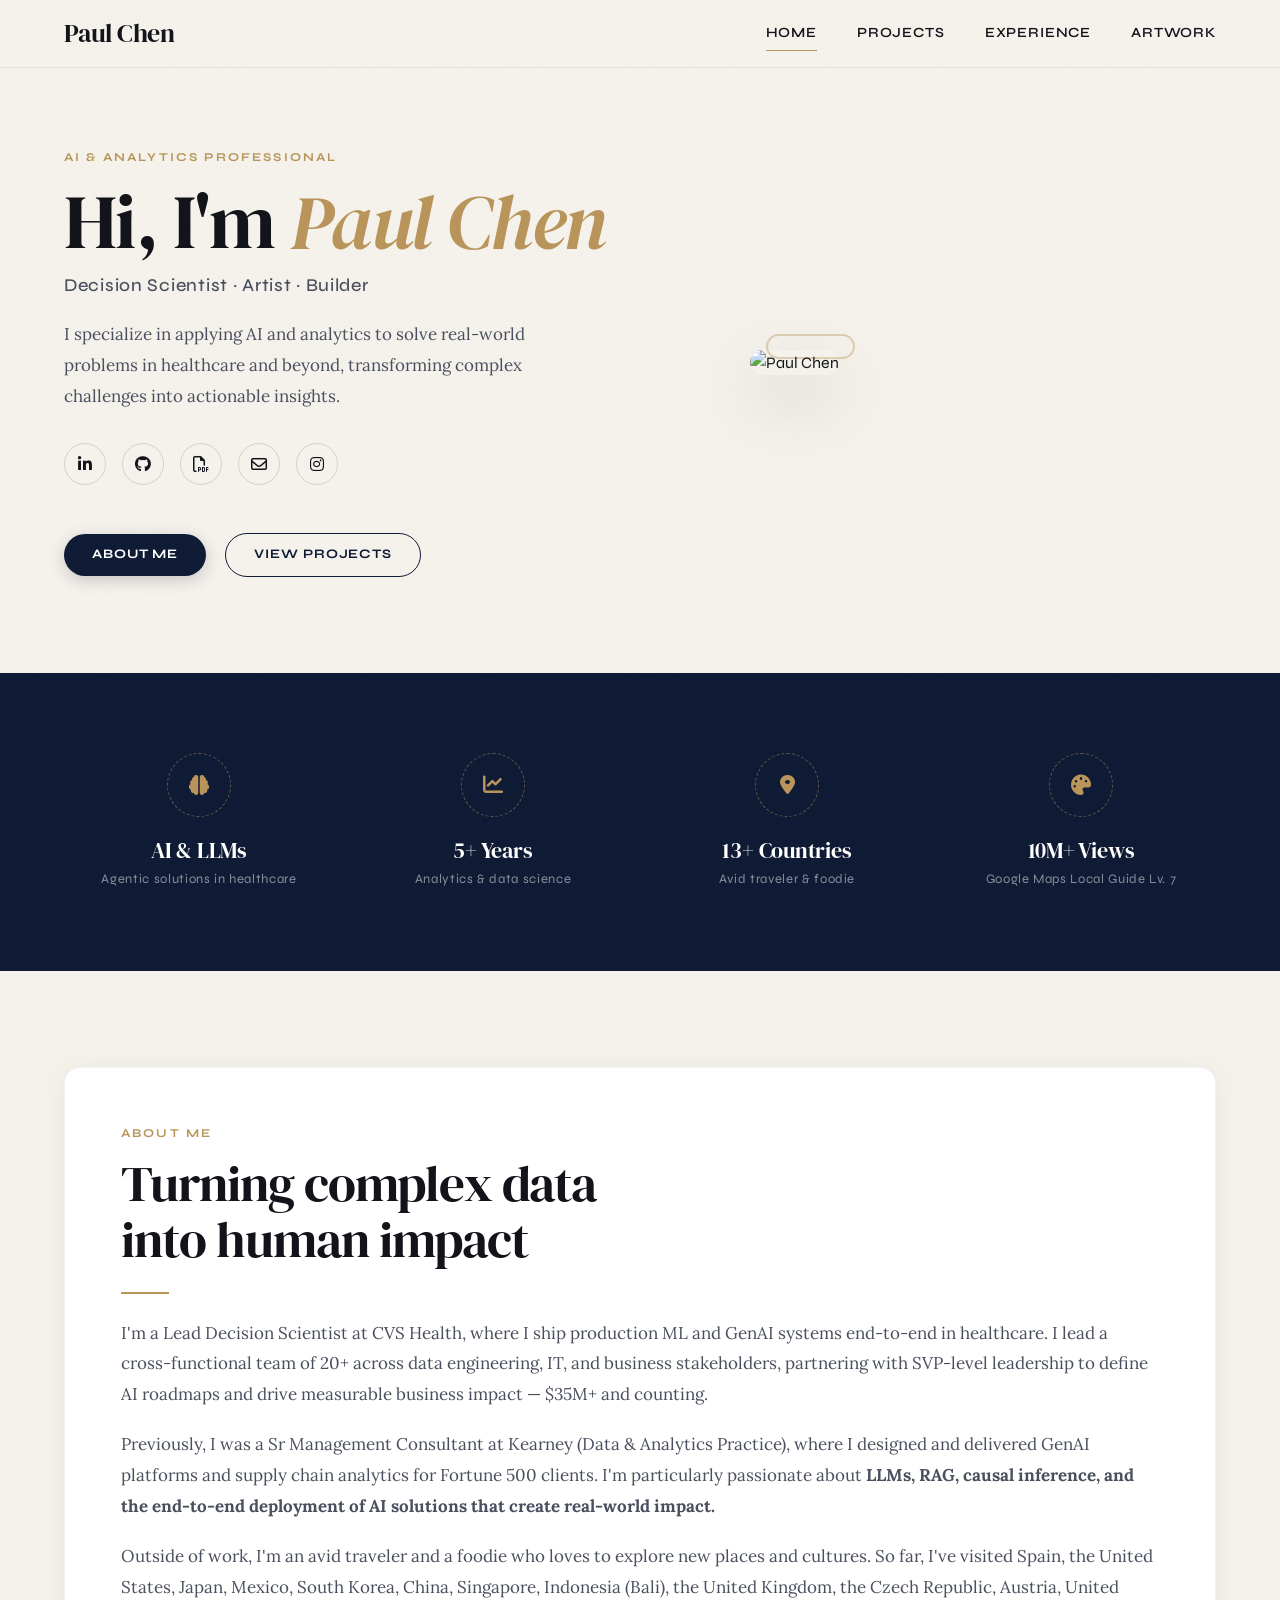
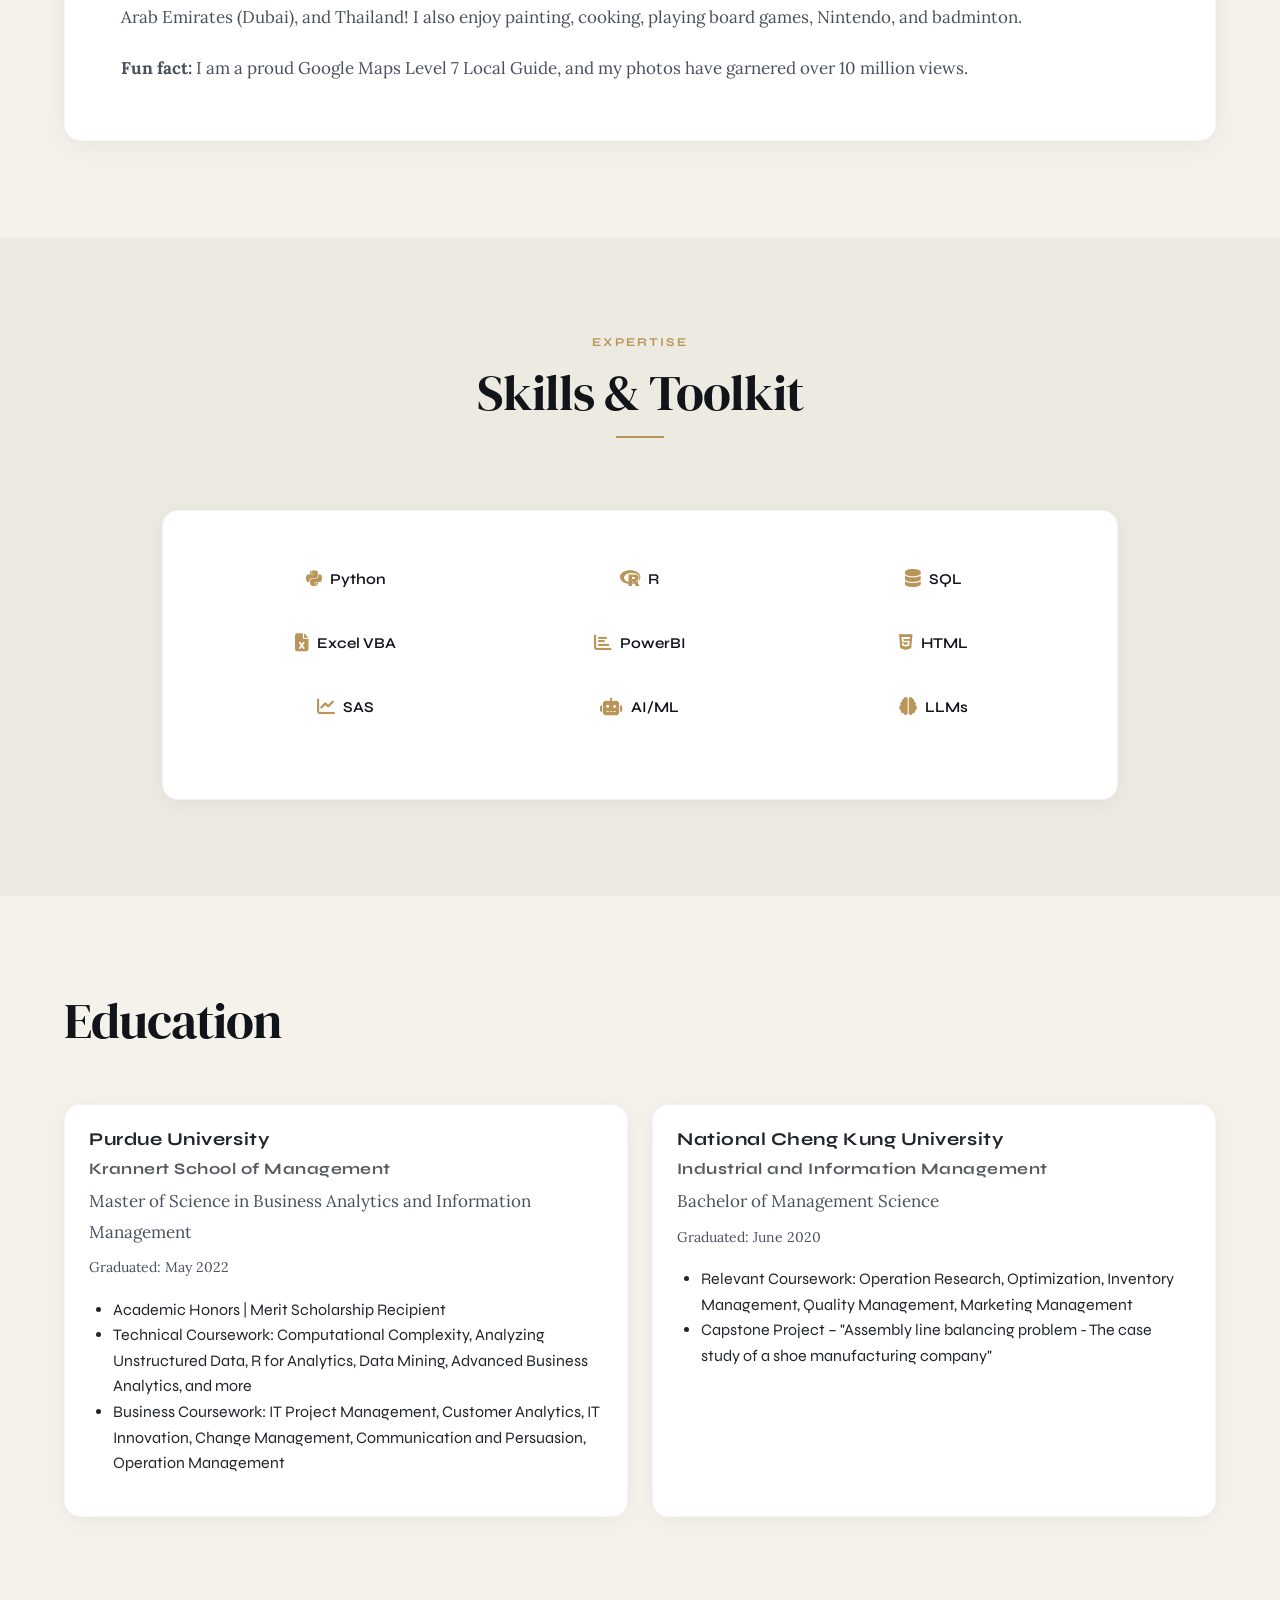
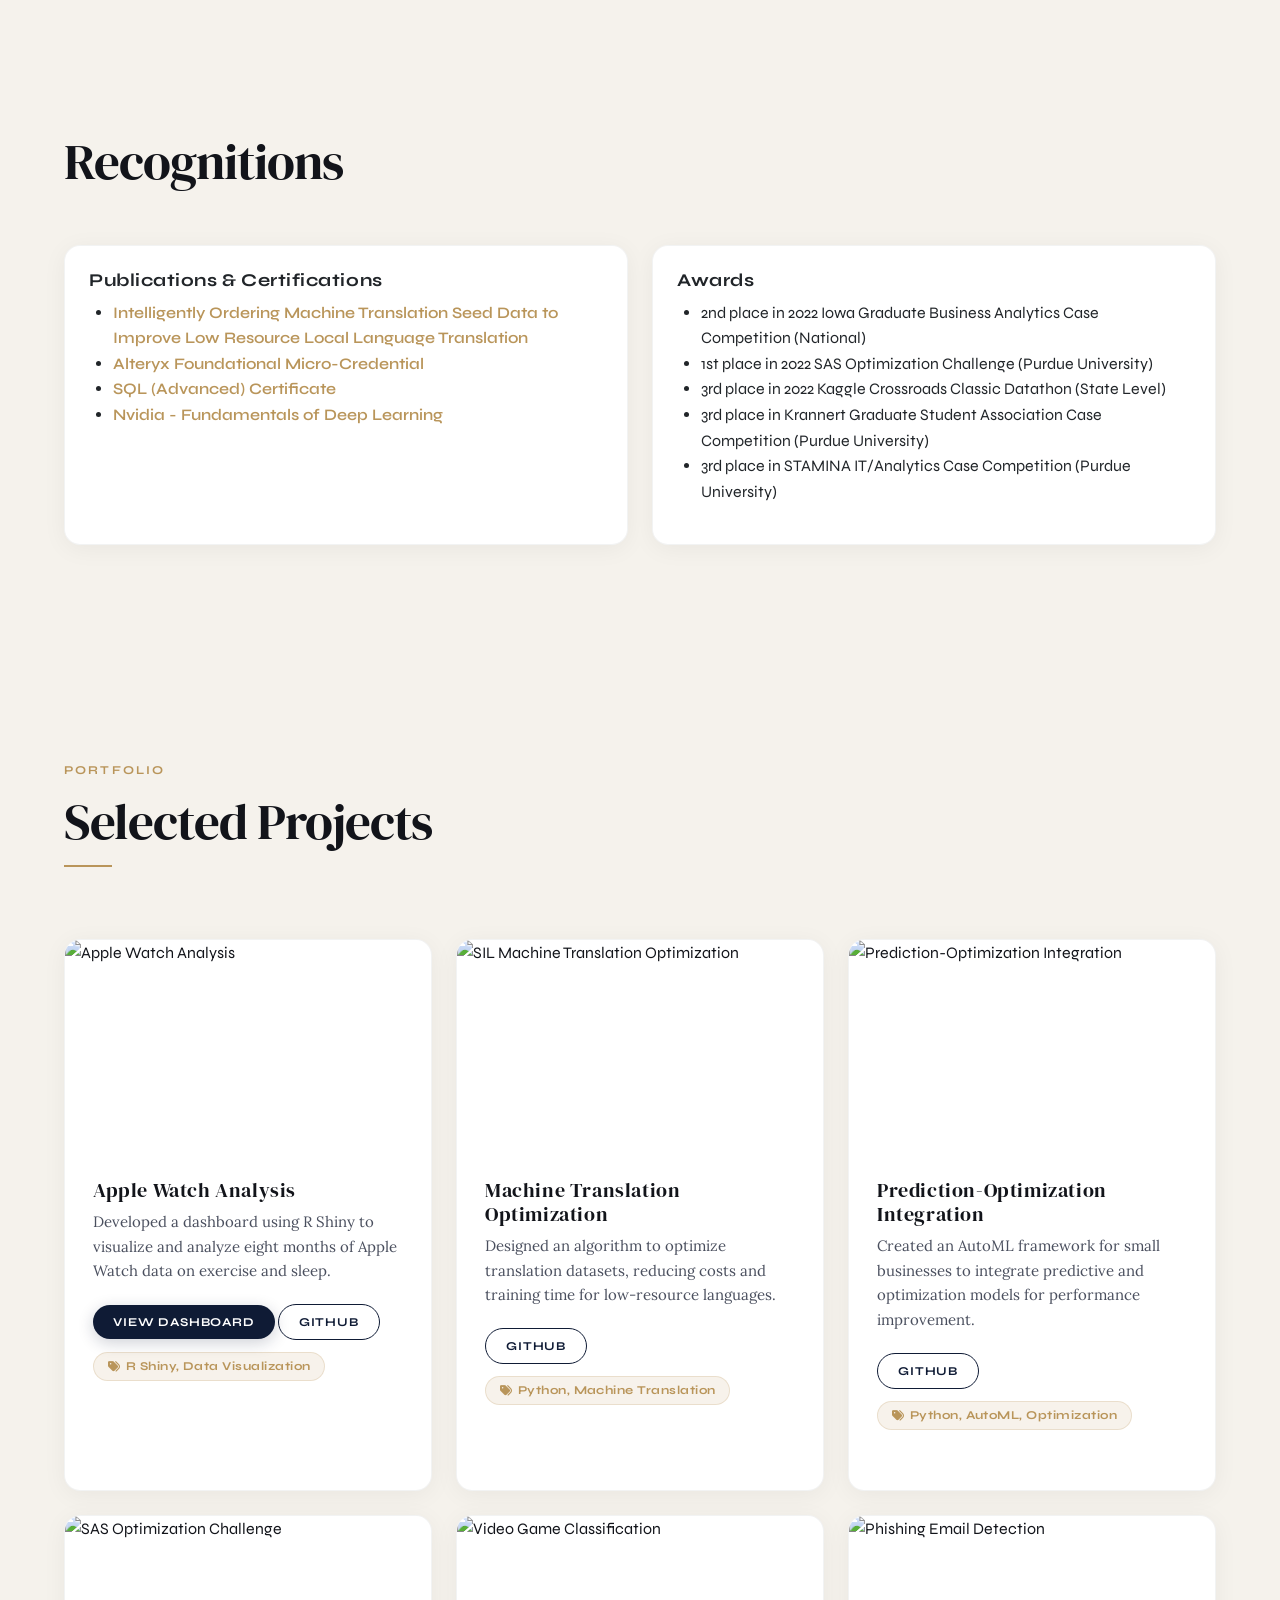
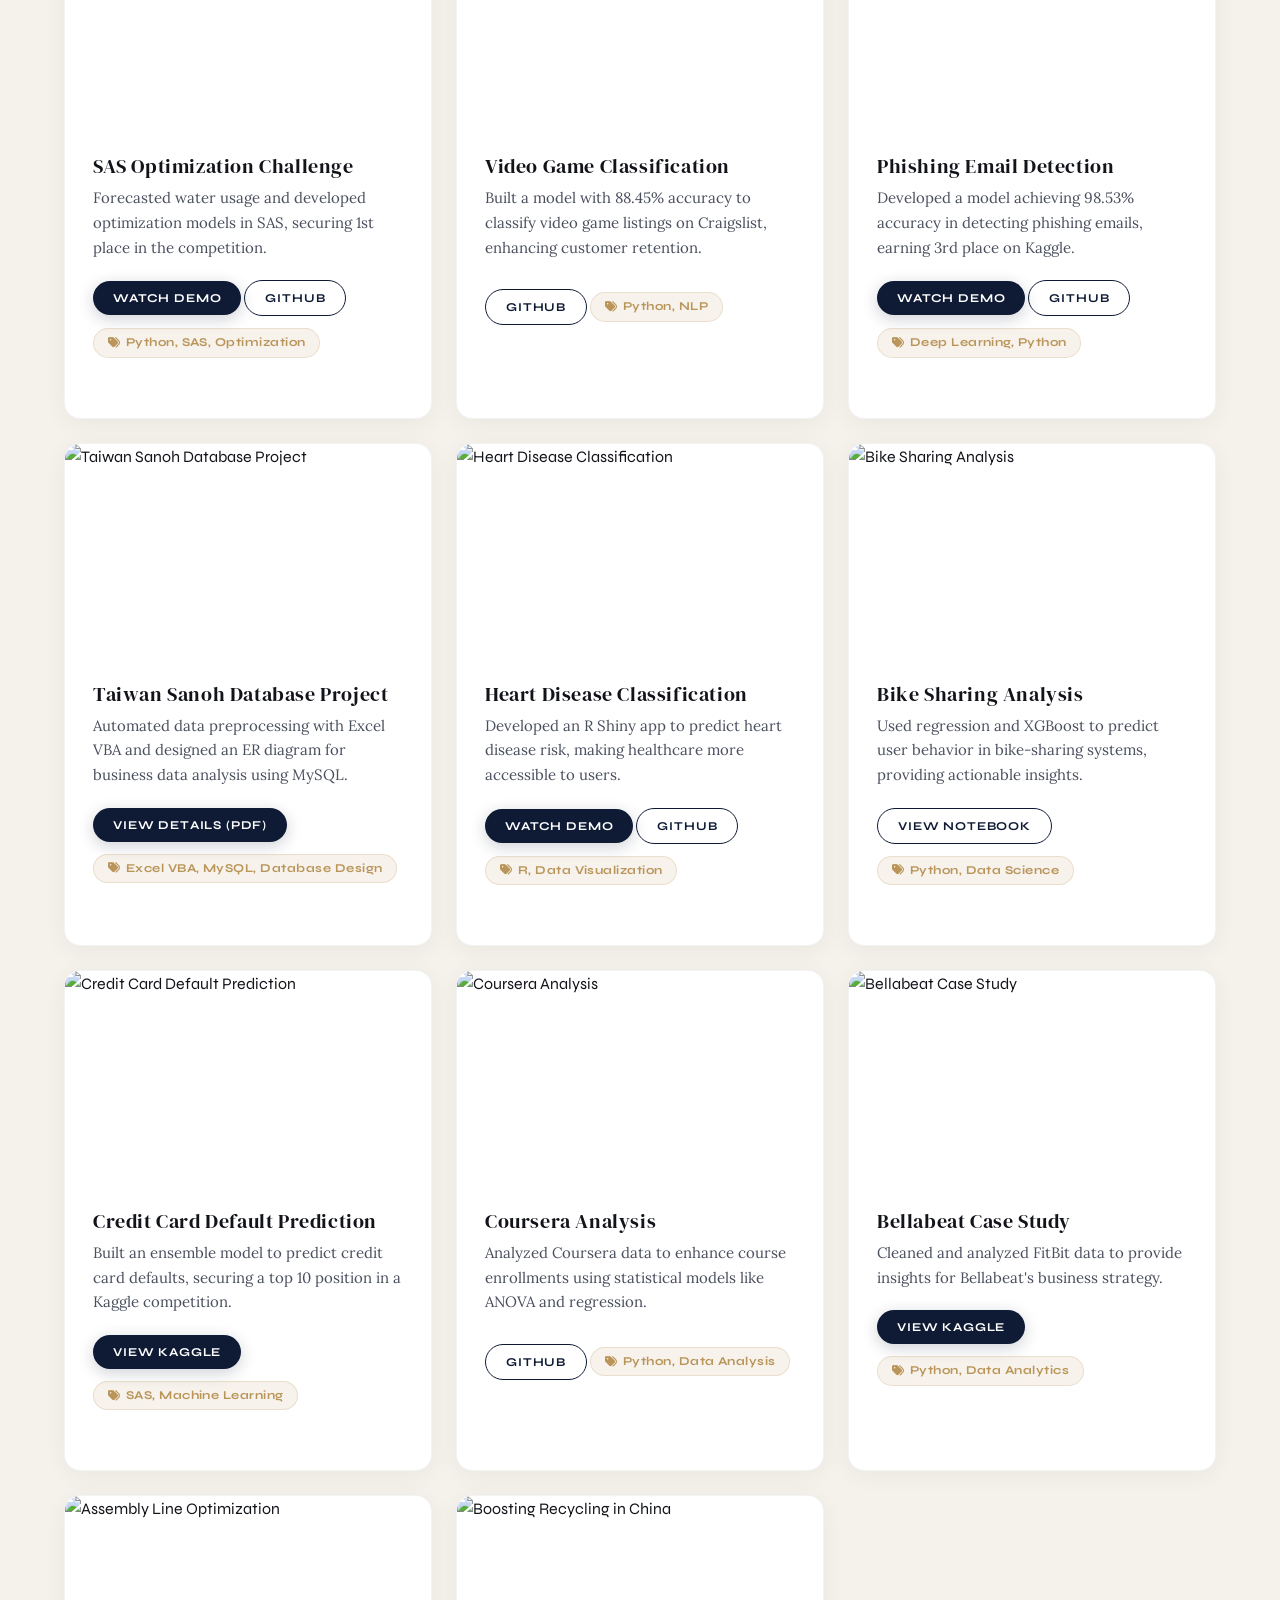
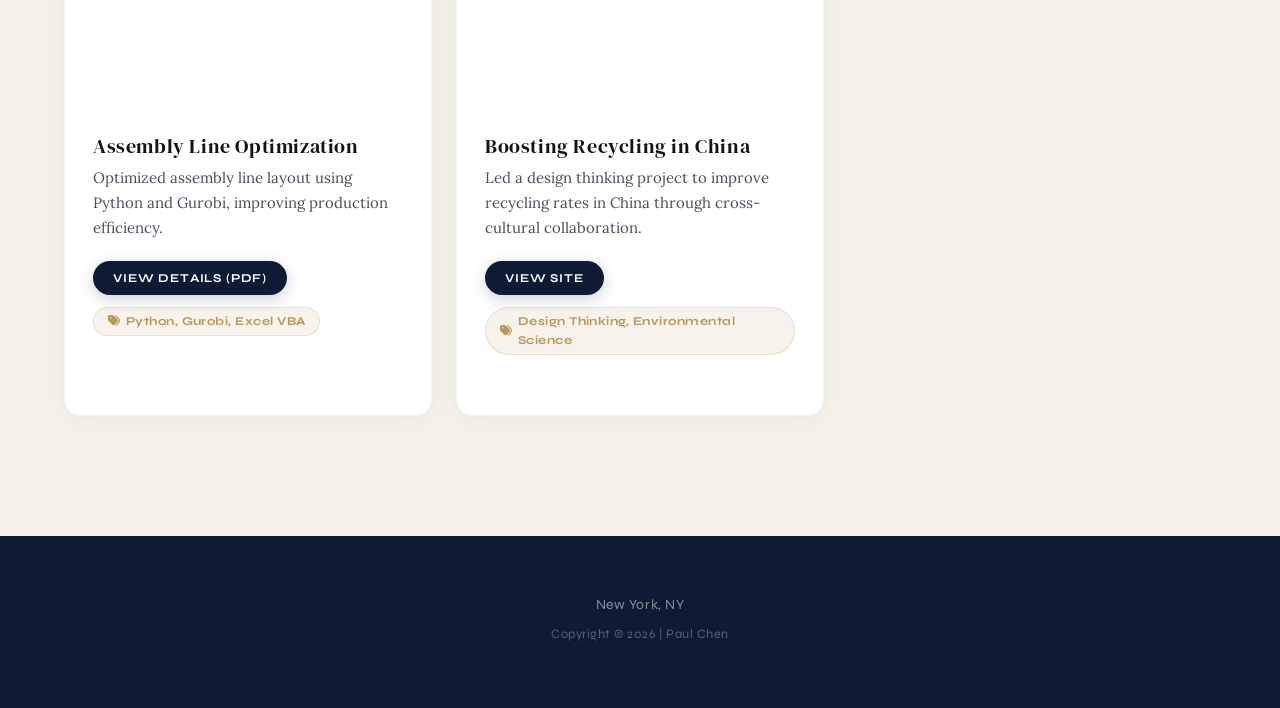
==== commit 428a31d4: "new" ====
--- a/index.html
+++ b/index.html
@@ -132,10 +132,10 @@
                         <h2 class="mb-4">Turning complex data<br>into human impact</h2>
                         <div class="section-divider"></div>
                             <p>
-                                I'm a Senior Decision Scientist at CVS Health, where I use AI and analytics to solve real-world problems within healthcare. My work focuses on making complex business decisions easier through predictive modeling, optimization, and innovative use of AI. Whether it's streamlining processes or enhancing patient experiences, I aim to make a tangible impact with every project I undertake.
+                                I'm a Lead Decision Scientist at CVS Health, where I ship production ML and GenAI systems end-to-end in healthcare. I lead a cross-functional team of 20+ across data engineering, IT, and business stakeholders, partnering with SVP-level leadership to define AI roadmaps and drive measurable business impact — $35M+ and counting.
                             </p>
                             <p>
-                                Previously, I was a Management Consultant at Kearney (Digital and Analytics), where I specialized in transforming intricate challenges into actionable insights. My experience with Generative AI and Natural Language Processing (NLP) has been instrumental in pushing the boundaries of business applications in these emerging fields. I'm particularly passionate about <strong>Large Language Models, optimization techniques, and the practical deployment of AI solutions.</strong>
+                                Previously, I was a Sr Management Consultant at Kearney (Data & Analytics Practice), where I designed and delivered GenAI platforms and supply chain analytics for Fortune 500 clients. I'm particularly passionate about <strong>LLMs, RAG, causal inference, and the end-to-end deployment of AI solutions that create real-world impact.</strong>
                             </p>
                             <p>
                                 Outside of work, I'm an avid traveler and a foodie who loves to explore new places and cultures. So far, I've visited Spain, the United States, Japan, Mexico, South Korea, China, Singapore, Indonesia (Bali), the United Kingdom, the Czech Republic, Austria, United Arab Emirates (Dubai), and Thailand! I also enjoy painting, cooking, playing board games, Nintendo, and badminton.
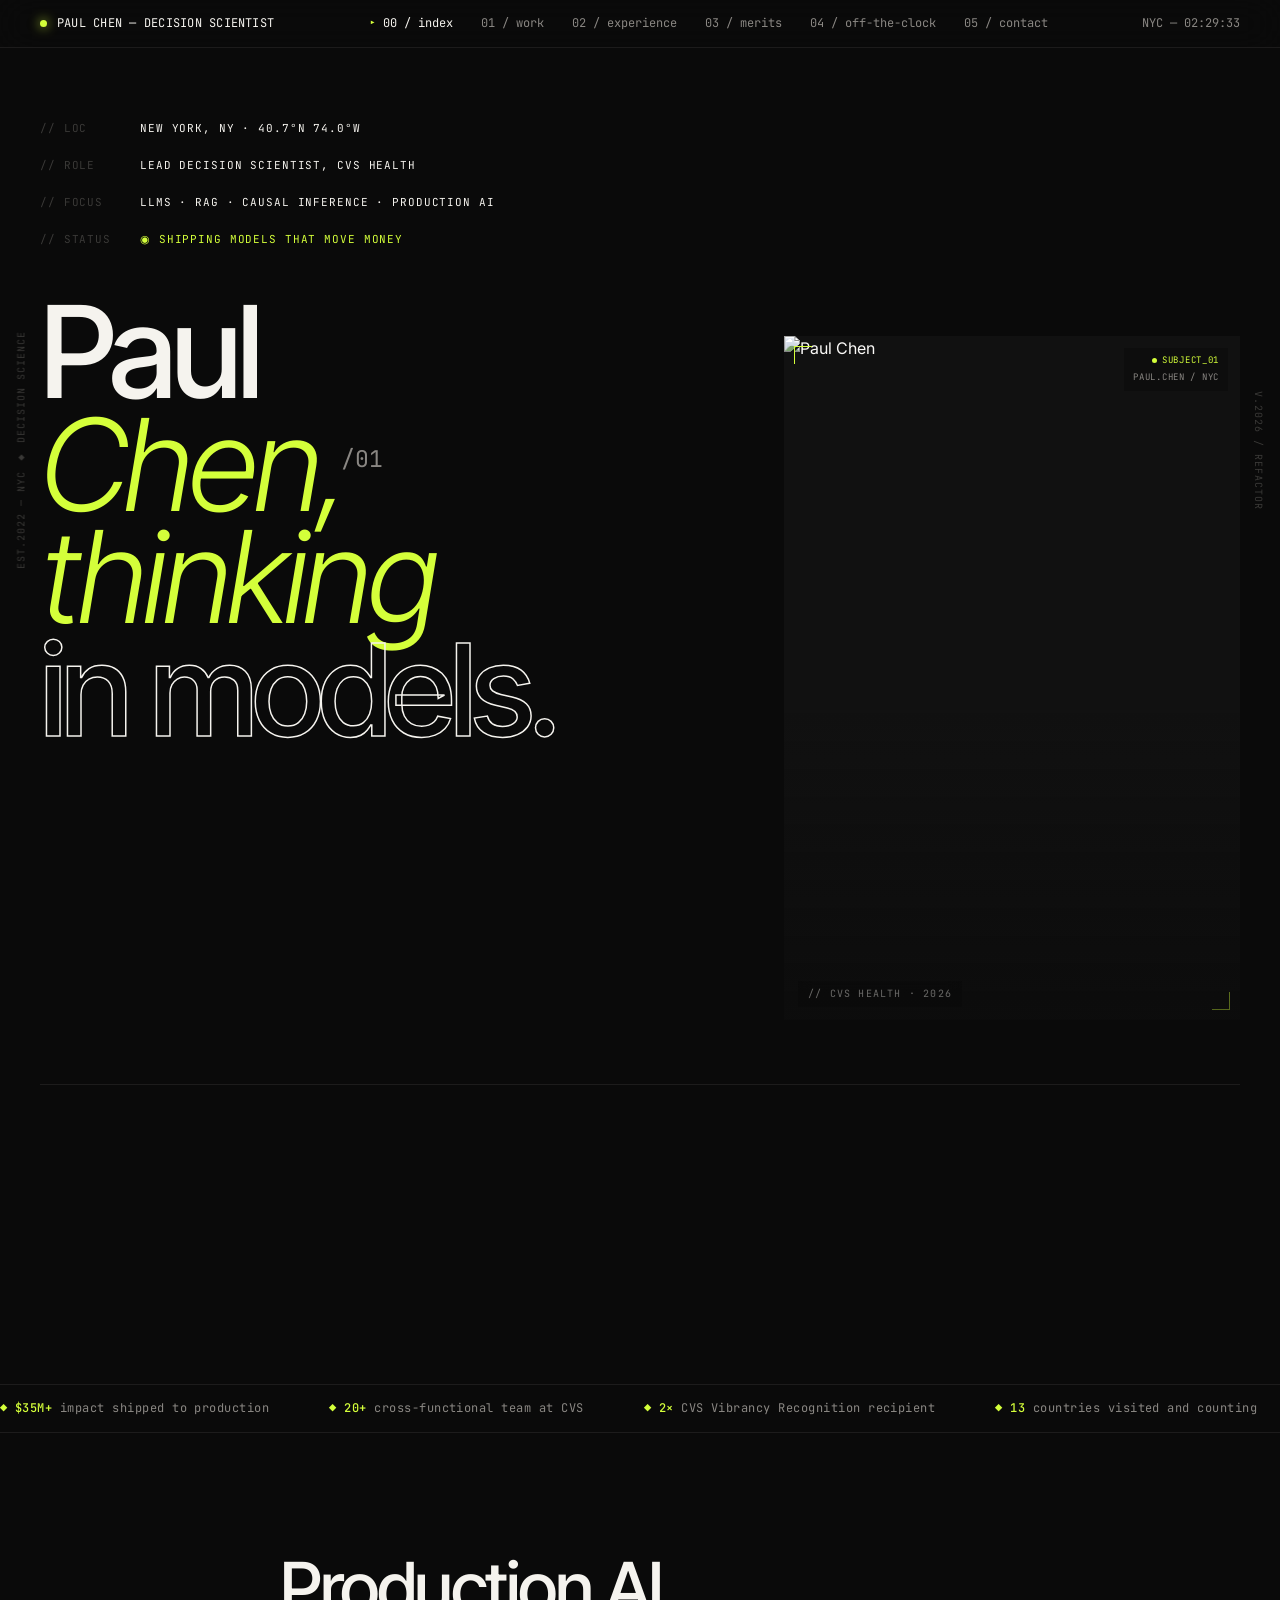
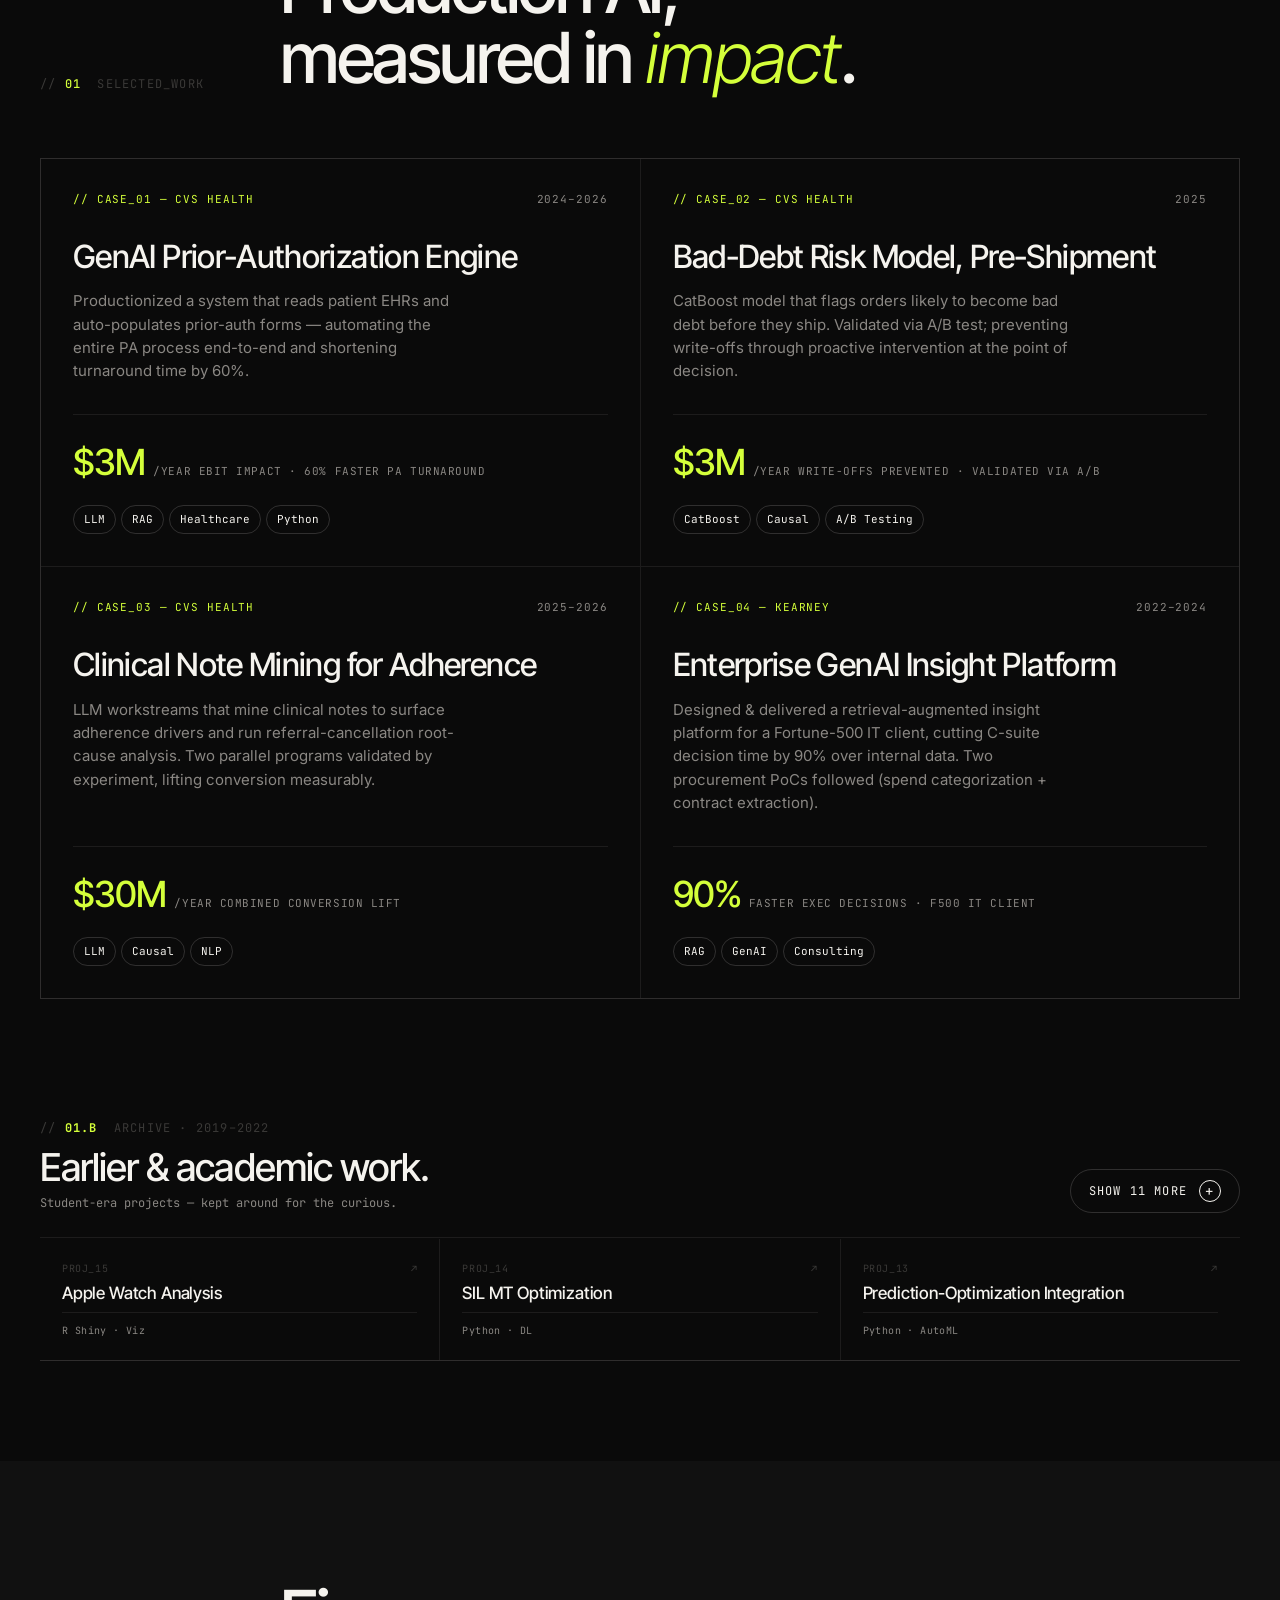
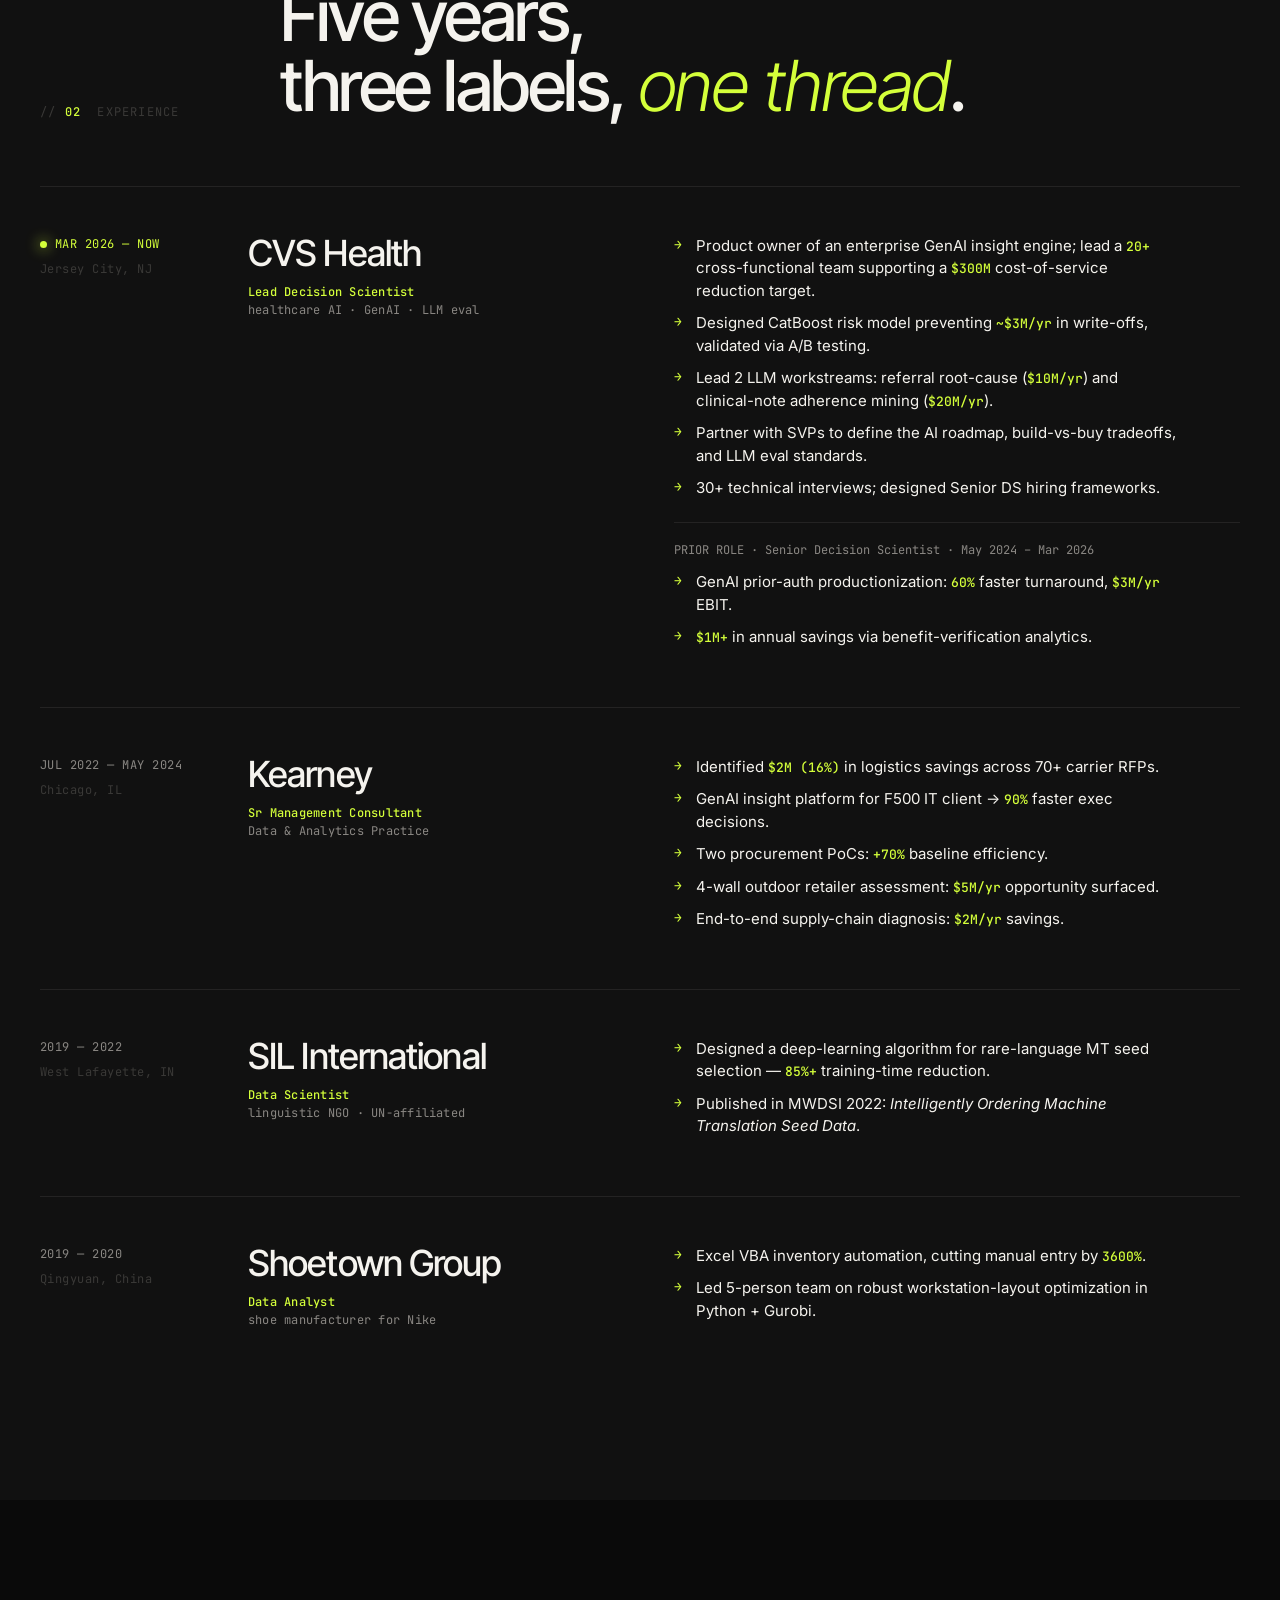
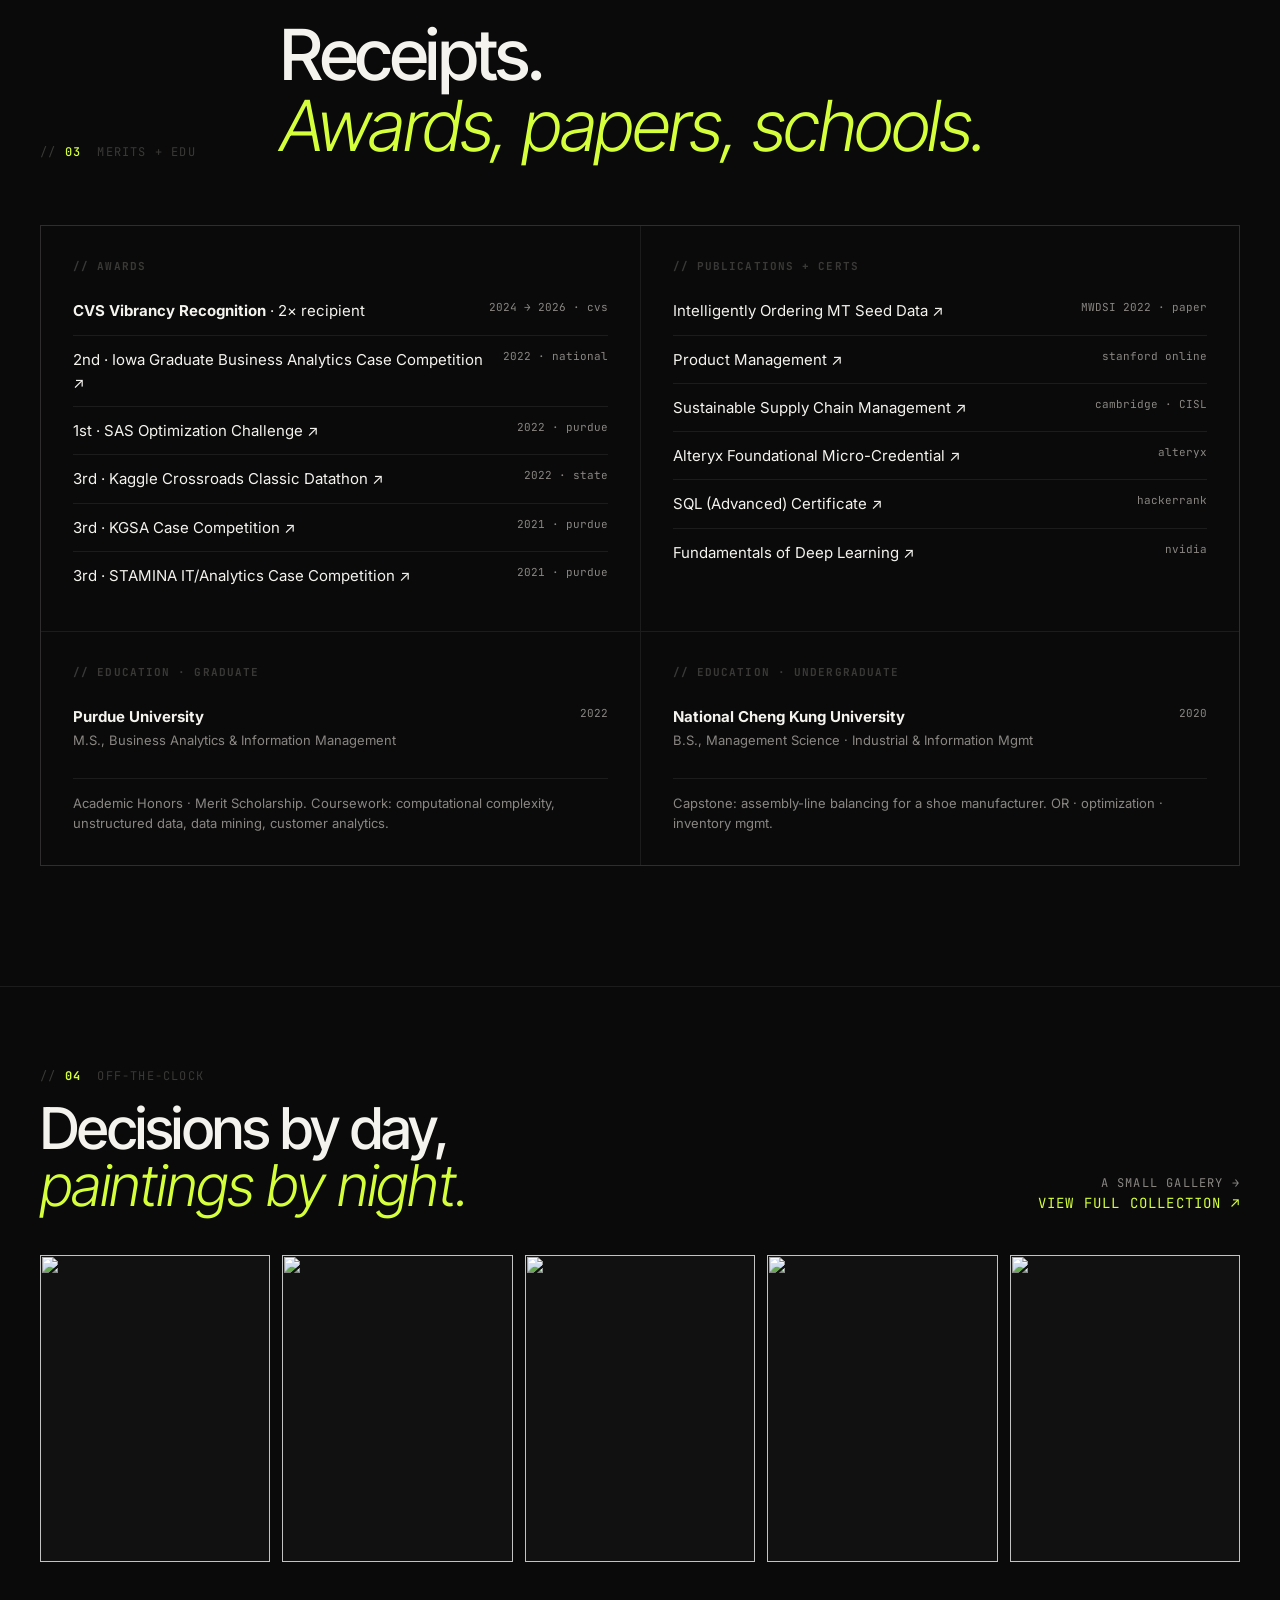
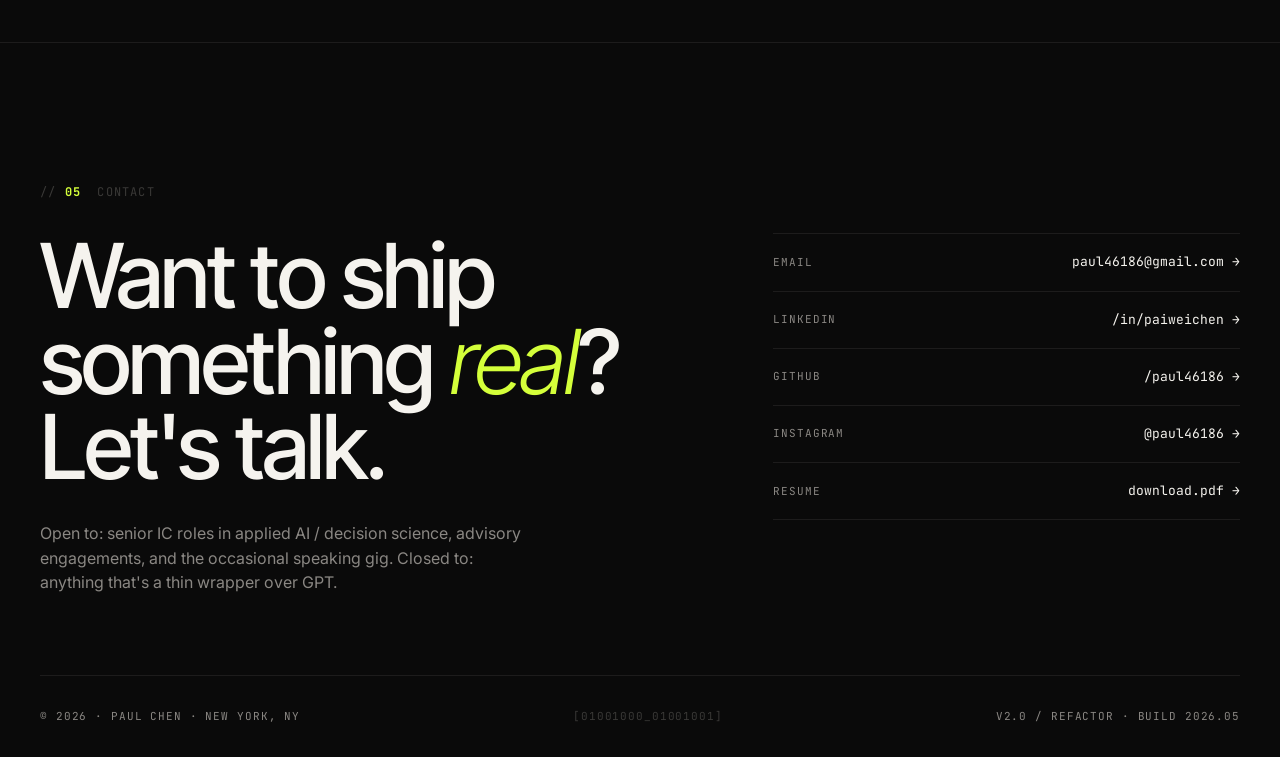
==== commit bc3456d5: "yes" ====
--- a/index.html
+++ b/index.html
@@ -1,574 +1,1206 @@
 <!DOCTYPE html>
 <html lang="en">
 <head>
-    <meta charset="UTF-8">
-    <meta name="viewport" content="width=device-width, initial-scale=1, shrink-to-fit=no">
-    <title>Paul Chen | AI & Analytics Professional</title>
-    
-    <!-- Fonts -->
-    <link href="https://fonts.googleapis.com/css2?family=DM+Serif+Display:ital@0;1&family=Syne:wght@400;500;600;700;800&family=Lora:ital,wght@0,400;0,500;1,400&display=swap" rel="stylesheet">
-    
-    <!-- Bootstrap -->
-    <link href="https://cdn.jsdelivr.net/npm/bootstrap@5.3.0-alpha1/dist/css/bootstrap.min.css" rel="stylesheet">
-    
-    <!-- Font Awesome -->
-    <link rel="stylesheet" href="https://cdnjs.cloudflare.com/ajax/libs/font-awesome/6.4.0/css/all.min.css">
-    
-    <!-- Custom CSS -->
-    <link rel="stylesheet" href="css/style.css">
+<meta charset="UTF-8">
+<meta name="viewport" content="width=device-width, initial-scale=1">
+<title>Paul Chen · Decision Scientist</title>
+<link rel="preconnect" href="https://fonts.googleapis.com">
+<link rel="preconnect" href="https://fonts.gstatic.com" crossorigin>
+<link href="https://fonts.googleapis.com/css2?family=Inter+Tight:wght@300;400;500;600;700&family=Inter:wght@300;400;500;600&family=JetBrains+Mono:wght@300;400;500;600&display=swap" rel="stylesheet">
+<style>
+  *, *::before, *::after { box-sizing: border-box; margin: 0; padding: 0; }
+  :root {
+    --bg: #0a0a0a;
+    --bg-2: #111111;
+    --fg: #f5f3ee;
+    --fg-dim: #8a8783;
+    --fg-faint: #3a3937;
+    --accent: #d4ff3a;
+    --border: rgba(245, 243, 238, 0.08);
+    --border-strong: rgba(245, 243, 238, 0.16);
+  }
+  html, body {
+    background: var(--bg);
+    color: var(--fg);
+    font-family: 'Inter', -apple-system, sans-serif;
+    font-size: 16px;
+    line-height: 1.55;
+    -webkit-font-smoothing: antialiased;
+    overflow-x: hidden;
+  }
+  body { min-height: 100vh; }
+  ::selection { background: var(--accent); color: #0a0a0a; }
+
+  .mono { font-family: 'JetBrains Mono', monospace; font-feature-settings: "calt" 0; }
+  .display { font-family: 'Inter Tight', sans-serif; letter-spacing: -0.03em; line-height: 0.95; font-weight: 500; }
+  a { color: inherit; text-decoration: none; }
+
+  /* ============ BOOT ============ */
+  #boot {
+    position: fixed; inset: 0; z-index: 100;
+    background: var(--bg);
+    display: flex; align-items: center; justify-content: center;
+    transition: opacity 0.6s ease, visibility 0.6s;
+  }
+  #boot.done { opacity: 0; visibility: hidden; pointer-events: none; }
+  #boot-inner {
+    font-family: 'JetBrains Mono', monospace;
+    font-size: 13px;
+    color: var(--fg);
+    line-height: 1.8;
+    width: min(560px, 90vw);
+  }
+  #boot-inner .line { display: block; opacity: 0; }
+  #boot-inner .line.show { opacity: 1; }
+  #boot-inner .dim { color: var(--fg-dim); }
+  #boot-inner .accent { color: var(--accent); }
+  .caret::after {
+    content: "▮";
+    color: var(--accent);
+    margin-left: 4px;
+    animation: blink 0.9s steps(2) infinite;
+  }
+  @keyframes blink { 50% { opacity: 0; } }
+
+  /* ============ LAYOUT ============ */
+  .wrap { max-width: 1400px; margin: 0 auto; padding: 0 40px; }
+  @media (max-width: 720px) { .wrap { padding: 0 20px; } }
+
+  nav.top {
+    position: fixed; top: 0; left: 0; right: 0; z-index: 50;
+    backdrop-filter: blur(20px) saturate(120%);
+    background: rgba(10, 10, 10, 0.7);
+    border-bottom: 1px solid var(--border);
+    padding: 14px 0;
+    font-family: 'JetBrains Mono', monospace;
+    font-size: 12px;
+    transform: translateY(-100%);
+    transition: transform 0.6s cubic-bezier(.16,1,.3,1);
+  }
+  nav.top.in { transform: translateY(0); }
+  nav.top .inner { display: flex; align-items: center; justify-content: space-between; }
+  nav.top .brand { display: flex; align-items: center; gap: 10px; letter-spacing: 0.02em; }
+  nav.top .brand .dot { width: 7px; height: 7px; background: var(--accent); border-radius: 50%; box-shadow: 0 0 12px var(--accent); }
+  nav.top ul { display: flex; gap: 28px; list-style: none; }
+  nav.top a { color: var(--fg-dim); transition: color .2s; position: relative; }
+  nav.top a:hover, nav.top a.active { color: var(--fg); }
+  nav.top a.active::before { content: "▸ "; color: var(--accent); }
+  nav.top .clock { color: var(--fg-dim); }
+  @media (max-width: 720px) { nav.top ul { gap: 14px; } nav.top .clock { display: none; } }
+
+  /* ============ HERO ============ */
+  #hero { position: relative; min-height: 100vh; padding: 120px 0 80px; display: flex; align-items: center; }
+  #hero .wrap { width: 100%; }
+  .hero-main {
+    display: grid;
+    grid-template-columns: 1.5fr 1fr;
+    gap: 60px;
+    align-items: start;
+  }
+  @media (max-width: 900px) { .hero-main { grid-template-columns: 1fr; gap: 40px; } }
+  .hero-meta {
+    display: grid;
+    grid-template-columns: 80px 1fr;
+    gap: 20px;
+    align-items: start;
+    font-family: 'JetBrains Mono', monospace;
+    font-size: 11px;
+    color: var(--fg-dim);
+    text-transform: uppercase;
+    letter-spacing: 0.08em;
+    margin-bottom: 48px;
+  }
+  .hero-meta .label { color: var(--fg-faint); }
+  .hero-meta .value { color: var(--fg); }
+
+  h1.headline {
+    font-size: clamp(60px, 10vw, 154px);
+    line-height: 0.88;
+    letter-spacing: -0.045em;
+    font-weight: 500;
+    font-family: 'Inter Tight', sans-serif;
+  }
+  h1.headline .accent { color: var(--accent); font-style: italic; font-weight: 300; }
+  h1.headline .out { color: transparent; -webkit-text-stroke: 1.5px var(--fg); }
+  h1.headline .small {
+    display: inline-block; font-size: 0.18em; vertical-align: super;
+    font-family: 'JetBrains Mono', monospace; color: var(--fg-dim);
+    letter-spacing: 0; font-weight: 400;
+    margin-left: -0.15em;
+  }
+
+  /* portrait beside headline */
+  .hero-portrait {
+    position: relative;
+    aspect-ratio: 2/3;
+    overflow: hidden;
+    background: var(--bg-2);
+    margin-top: 40px;
+  }
+  @media (max-width: 900px) { .hero-portrait { margin-top: 0; max-width: 380px; } }
+  .hero-portrait img {
+    width: 100%; height: 100%; object-fit: cover; object-position: center top;
+    filter: grayscale(0.6) contrast(1.05);
+    transition: filter .8s ease;
+  }
+  .hero-portrait:hover img { filter: grayscale(0) contrast(1.02); }
+  .hero-portrait::after {
+    content: ""; position: absolute; inset: 0;
+    background: linear-gradient(180deg, transparent 55%, rgba(10,10,10,0.65));
+    pointer-events: none;
+  }
+  .hero-portrait .corners { position: absolute; inset: 10px; pointer-events: none; }
+  .hero-portrait .corners::before,
+  .hero-portrait .corners::after {
+    content: ""; position: absolute; width: 18px; height: 18px;
+    border: 1px solid var(--accent);
+  }
+  .hero-portrait .corners::before { top: 0; left: 0; border-right: none; border-bottom: none; }
+  .hero-portrait .corners::after { bottom: 0; right: 0; border-left: none; border-top: none; }
+  .hero-portrait .tag {
+    position: absolute; bottom: 14px; left: 14px;
+    font-family: 'JetBrains Mono', monospace;
+    font-size: 10px;
+    text-transform: uppercase;
+    letter-spacing: 0.12em;
+    color: var(--fg);
+    background: rgba(10,10,10,0.7);
+    backdrop-filter: blur(8px);
+    padding: 5px 10px;
+  }
+  .hero-portrait .scan {
+    position: absolute; top: 12px; right: 12px;
+    font-family: 'JetBrains Mono', monospace;
+    font-size: 9px;
+    color: var(--accent);
+    letter-spacing: 0.08em;
+    text-transform: uppercase;
+    display: flex; flex-direction: column; gap: 3px; align-items: flex-end;
+    background: rgba(10,10,10,0.5);
+    padding: 6px 9px;
+    backdrop-filter: blur(8px);
+  }
+  .hero-portrait .scan .blip { display: inline-flex; align-items: center; gap: 5px; }
+  .hero-portrait .scan .blip::before {
+    content: ""; width: 5px; height: 5px; border-radius: 50%; background: var(--accent);
+    animation: pulse 1.8s ease-in-out infinite;
+  }
+  .hero-bottom {
+    display: grid;
+    grid-template-columns: 2fr 1fr 1fr;
+    gap: 40px;
+    margin-top: 64px;
+    padding-top: 32px;
+    border-top: 1px solid var(--border);
+  }
+  @media (max-width: 900px) { .hero-bottom { grid-template-columns: 1fr; gap: 28px; } }
+  .hero-bottom .col-label {
+    font-family: 'JetBrains Mono', monospace;
+    font-size: 11px;
+    color: var(--fg-faint);
+    text-transform: uppercase;
+    letter-spacing: 0.1em;
+    margin-bottom: 12px;
+  }
+  .hero-bottom p.bio {
+    font-size: 17px;
+    line-height: 1.55;
+    color: var(--fg);
+    max-width: 56ch;
+    text-wrap: pretty;
+  }
+  .hero-bottom .pill-row { display: flex; flex-wrap: wrap; gap: 6px; }
+  .pill {
+    font-family: 'JetBrains Mono', monospace;
+    font-size: 11px;
+    padding: 5px 10px;
+    border: 1px solid var(--border-strong);
+    border-radius: 100px;
+    color: var(--fg);
+  }
+  .pill.accent { background: var(--accent); color: #0a0a0a; border-color: var(--accent); }
+
+  .reveal { opacity: 0; transform: translateY(20px); transition: opacity 0.9s cubic-bezier(.16,1,.3,1), transform 0.9s cubic-bezier(.16,1,.3,1); }
+  .reveal.in { opacity: 1; transform: translateY(0); }
+  .reveal.d1 { transition-delay: 0.1s; }
+  .reveal.d2 { transition-delay: 0.2s; }
+  .reveal.d3 { transition-delay: 0.3s; }
+  .reveal.d4 { transition-delay: 0.4s; }
+  .reveal.d5 { transition-delay: 0.5s; }
+
+  /* ============ TICKER ============ */
+  .ticker {
+    border-top: 1px solid var(--border);
+    border-bottom: 1px solid var(--border);
+    padding: 14px 0;
+    overflow: hidden;
+    background: var(--bg);
+  }
+  .ticker-track {
+    display: flex; gap: 60px;
+    white-space: nowrap;
+    font-family: 'JetBrains Mono', monospace;
+    font-size: 12px;
+    color: var(--fg-dim);
+    letter-spacing: 0.04em;
+    animation: tick 50s linear infinite;
+  }
+  .ticker-track span b { color: var(--accent); font-weight: 500; }
+  .ticker-track span::before { content: "◆ "; color: var(--accent); }
+  @keyframes tick { to { transform: translateX(-50%); } }
+
+  /* ============ SECTION HEADERS ============ */
+  section { padding: 120px 0; position: relative; }
+  .section-head {
+    display: grid;
+    grid-template-columns: 200px 1fr;
+    gap: 40px;
+    margin-bottom: 64px;
+    align-items: end;
+  }
+  @media (max-width: 720px) { .section-head { grid-template-columns: 1fr; gap: 16px; } }
+  .section-head .num {
+    font-family: 'JetBrains Mono', monospace;
+    font-size: 12px;
+    color: var(--fg-faint);
+    text-transform: uppercase;
+    letter-spacing: 0.1em;
+  }
+  .section-head .num b { color: var(--accent); font-weight: 500; }
+  .section-head h2 {
+    font-family: 'Inter Tight', sans-serif;
+    font-size: clamp(40px, 5.5vw, 80px);
+    font-weight: 500;
+    letter-spacing: -0.035em;
+    line-height: 1;
+  }
+  .section-head h2 em { font-style: italic; font-weight: 300; color: var(--accent); }
+
+  /* ============ FEATURED WORK ============ */
+  .featured-grid {
+    display: grid;
+    grid-template-columns: repeat(2, 1fr);
+    gap: 1px;
+    background: var(--border);
+    border: 1px solid var(--border);
+  }
+  @media (max-width: 720px) { .featured-grid { grid-template-columns: 1fr; } }
+  .feat-card {
+    background: var(--bg);
+    padding: 32px;
+    position: relative;
+    min-height: 380px;
+    display: flex; flex-direction: column;
+  }
+  .feat-card .top {
+    display: flex; justify-content: space-between; align-items: start;
+    font-family: 'JetBrains Mono', monospace;
+    font-size: 11px;
+    color: var(--fg-dim);
+    text-transform: uppercase;
+    letter-spacing: 0.08em;
+    margin-bottom: 32px;
+  }
+  .feat-card .top .id { color: var(--accent); }
+  .feat-card h3 {
+    font-family: 'Inter Tight', sans-serif;
+    font-size: 32px;
+    font-weight: 500;
+    letter-spacing: -0.02em;
+    line-height: 1.05;
+    margin-bottom: 16px;
+  }
+  .feat-card p.summary {
+    color: var(--fg-dim);
+    font-size: 15px;
+    margin-bottom: auto;
+    max-width: 44ch;
+  }
+  .feat-card .impact {
+    display: flex; align-items: baseline; gap: 8px;
+    font-family: 'Inter Tight', sans-serif;
+    margin-top: 32px;
+    padding-top: 20px;
+    border-top: 1px solid var(--border);
+  }
+  .feat-card .impact .big {
+    font-size: 36px;
+    font-weight: 500;
+    color: var(--accent);
+    letter-spacing: -0.025em;
+  }
+  .feat-card .impact .small {
+    font-family: 'JetBrains Mono', monospace;
+    font-size: 11px;
+    color: var(--fg-dim);
+    text-transform: uppercase;
+    letter-spacing: 0.05em;
+  }
+  .feat-card .tags { display: flex; flex-wrap: wrap; gap: 5px; margin-top: 14px; }
+
+  /* ============ EARLY/ARCHIVE (minimized) ============ */
+  .early-head {
+    display: grid;
+    grid-template-columns: 1fr auto;
+    gap: 24px;
+    align-items: end;
+    padding-bottom: 24px;
+    border-bottom: 1px solid var(--border);
+    margin-bottom: 0;
+  }
+  .early-h {
+    font-family: 'Inter Tight', sans-serif;
+    font-size: clamp(28px, 3vw, 40px);
+    font-weight: 500;
+    letter-spacing: -0.025em;
+    line-height: 1;
+    margin-bottom: 8px;
+  }
+  .early-sub {
+    font-family: 'JetBrains Mono', monospace;
+    font-size: 12px;
+    color: var(--fg-dim);
+  }
+  .early-toggle {
+    display: inline-flex; align-items: center; gap: 12px;
+    background: transparent;
+    border: 1px solid var(--border-strong);
+    color: var(--fg);
+    padding: 10px 18px;
+    border-radius: 100px;
+    font-family: 'JetBrains Mono', monospace;
+    font-size: 12px;
+    text-transform: uppercase;
+    letter-spacing: 0.1em;
+    cursor: pointer;
+    transition: all .2s;
+  }
+  .early-toggle:hover { border-color: var(--accent); color: var(--accent); }
+  .early-toggle .ch {
+    display: inline-flex; align-items: center; justify-content: center;
+    width: 22px; height: 22px;
+    border: 1px solid currentColor; border-radius: 50%;
+    font-size: 14px;
+  }
+  .early-cell.extra { display: none; }
+  .early-grid.open .early-cell.extra { display: flex; }
+  .early-toggle.open .lbl { font-size: 0; }
+  .early-toggle.open .lbl::before { content: "hide archive"; font-size: 12px; }
+  .early-toggle.open .ch { transform: rotate(45deg); }
+
+  .early-grid {
+    display: grid;
+    grid-template-columns: repeat(3, 1fr);
+    gap: 1px;
+    background: var(--border);
+    border-bottom: 1px solid var(--border);
+    margin-top: 1px;
+  }
+  @media (max-width: 900px) { .early-grid { grid-template-columns: repeat(2, 1fr); } }
+  @media (max-width: 600px) { .early-grid { grid-template-columns: 1fr; } }
+  .early-cell {
+    background: var(--bg);
+    padding: 22px;
+    transition: background .3s;
+    cursor: pointer;
+    min-height: 120px;
+    display: flex; flex-direction: column;
+    position: relative;
+  }
+  .early-cell:hover { background: var(--bg-2); }
+  .early-cell .num {
+    font-family: 'JetBrains Mono', monospace;
+    font-size: 10px;
+    color: var(--fg-faint);
+    letter-spacing: 0.06em;
+    margin-bottom: 8px;
+    display: flex; justify-content: space-between;
+  }
+  .early-cell .num .ar { color: var(--fg-faint); transition: color .3s, transform .3s; }
+  .early-cell:hover .num .ar { color: var(--accent); transform: translate(3px, -3px); }
+  .early-cell h5 {
+    font-family: 'Inter Tight', sans-serif;
+    font-size: 17px;
+    font-weight: 500;
+    letter-spacing: -0.01em;
+    line-height: 1.15;
+    margin-bottom: 8px;
+  }
+  .early-cell .sk {
+    margin-top: auto;
+    padding-top: 10px;
+    border-top: 1px solid var(--border);
+    font-family: 'JetBrains Mono', monospace;
+    font-size: 10px;
+    color: var(--fg-dim);
+    letter-spacing: 0.04em;
+  }
+
+  /* ============ EXPERIENCE — 3-column timeline ============ */
+  .timeline { display: grid; gap: 0; }
+  .tl-item {
+    display: grid;
+    grid-template-columns: 160px 1fr 1.5fr;
+    gap: 48px;
+    padding: 48px 0;
+    border-top: 1px solid var(--border);
+    align-items: start;
+  }
+  @media (max-width: 900px) { .tl-item { grid-template-columns: 1fr; gap: 16px; } }
+  .tl-item .when {
+    font-family: 'JetBrains Mono', monospace;
+    font-size: 12px;
+    color: var(--fg-dim);
+    letter-spacing: 0.04em;
+  }
+  .tl-item .when .now {
+    display: inline-flex; align-items: center; gap: 8px;
+    color: var(--accent);
+  }
+  .tl-item .when .now::before {
+    content: ""; width: 7px; height: 7px; background: var(--accent); border-radius: 50%;
+    box-shadow: 0 0 14px var(--accent);
+    animation: pulse 1.8s ease-in-out infinite;
+  }
+  @keyframes pulse { 0%,100% { opacity: 1; } 50% { opacity: 0.3; } }
+  .tl-item .when .loc { display: block; margin-top: 6px; color: var(--fg-faint); }
+  .tl-item .who h4 {
+    font-family: 'Inter Tight', sans-serif;
+    font-size: 36px;
+    font-weight: 500;
+    letter-spacing: -0.025em;
+    line-height: 1;
+    margin-bottom: 12px;
+  }
+  .tl-item .who .role {
+    font-family: 'JetBrains Mono', monospace;
+    font-size: 12px;
+    color: var(--fg-dim);
+    letter-spacing: 0.02em;
+    line-height: 1.5;
+  }
+  .tl-item .who .role b { color: var(--accent); font-weight: 500; }
+  .tl-item .bullets ul { list-style: none; padding: 0; }
+  .tl-item .bullets ul li {
+    color: var(--fg);
+    font-size: 15px;
+    padding-left: 22px;
+    position: relative;
+    margin-bottom: 10px;
+    max-width: 56ch;
+    line-height: 1.5;
+  }
+  .tl-item .bullets ul li::before {
+    content: "→"; position: absolute; left: 0; color: var(--accent); font-family: 'JetBrains Mono', monospace; font-size: 13px;
+  }
+  .tl-item .bullets ul li b { color: var(--accent); font-weight: 500; font-family: 'JetBrains Mono', monospace; font-size: 13px; }
+  .tl-item .bullets .sub-role {
+    margin-top: 22px; padding-top: 18px; border-top: 1px solid var(--border);
+    font-family: 'JetBrains Mono', monospace; font-size: 12px; color: var(--fg-dim); margin-bottom: 12px;
+  }
+
+  /* ============ MERITS GRID ============ */
+  .merits {
+    display: grid;
+    grid-template-columns: 1fr 1fr;
+    gap: 1px;
+    background: var(--border);
+    border: 1px solid var(--border);
+  }
+  @media (max-width: 720px) { .merits { grid-template-columns: 1fr; } }
+  .merit-block { background: var(--bg); padding: 32px; }
+  .merit-block h5 {
+    font-family: 'JetBrains Mono', monospace;
+    font-size: 11px;
+    color: var(--fg-faint);
+    text-transform: uppercase;
+    letter-spacing: 0.1em;
+    margin-bottom: 24px;
+  }
+  .merit-block ul { list-style: none; }
+  .merit-block li,
+  .merit-block a.li {
+    padding: 12px 0;
+    border-top: 1px solid var(--border);
+    font-size: 15px;
+    color: var(--fg);
+    display: flex; justify-content: space-between; gap: 16px;
+    text-decoration: none;
+    transition: color .2s, padding .2s;
+  }
+  .merit-block a.li:hover { color: var(--accent); padding-left: 6px; }
+  .merit-block li:first-child,
+  .merit-block ul a.li:first-child { border-top: none; padding-top: 0; }
+  .merit-block li .meta,
+  .merit-block a.li .meta { font-family: 'JetBrains Mono', monospace; font-size: 11px; color: var(--fg-dim); flex-shrink: 0; }
+  .merit-block a.li:hover .meta { color: var(--fg-dim); }
+
+  /* ============ ART TEASER ============ */
+  .art-teaser {
+    border-top: 1px solid var(--border);
+    border-bottom: 1px solid var(--border);
+    padding: 80px 0;
+  }
+  .art-teaser .head {
+    display: grid;
+    grid-template-columns: 1fr auto;
+    gap: 40px;
+    margin-bottom: 40px;
+    align-items: end;
+  }
+  .art-teaser .head h3 {
+    font-family: 'Inter Tight', sans-serif;
+    font-size: clamp(32px, 4.5vw, 60px);
+    font-weight: 500;
+    letter-spacing: -0.03em;
+    line-height: 1;
+  }
+  .art-teaser .head h3 em { font-style: italic; font-weight: 300; color: var(--accent); }
+  .art-teaser .head .sub {
+    font-family: 'JetBrains Mono', monospace;
+    font-size: 12px;
+    color: var(--fg-dim);
+    text-transform: uppercase;
+    letter-spacing: 0.1em;
+    text-align: right;
+  }
+  .art-strip {
+    display: grid;
+    grid-template-columns: repeat(5, 1fr);
+    gap: 12px;
+  }
+  @media (max-width: 720px) { .art-strip { grid-template-columns: repeat(2, 1fr); } }
+  .art-tile {
+    aspect-ratio: 3/4;
+    overflow: hidden;
+    position: relative;
+    background: var(--bg-2);
+    transition: transform .5s cubic-bezier(.16,1,.3,1);
+  }
+  .art-tile img {
+    width: 100%; height: 100%; object-fit: cover;
+    filter: grayscale(0.3) contrast(1.05);
+    transition: filter .5s, transform .8s;
+  }
+  .art-tile:hover img { filter: grayscale(0) contrast(1); transform: scale(1.04); }
+  .art-tile .caption {
+    position: absolute; bottom: 12px; left: 12px;
+    font-family: 'JetBrains Mono', monospace;
+    font-size: 10px;
+    color: var(--fg);
+    background: rgba(10,10,10,0.7);
+    backdrop-filter: blur(8px);
+    padding: 4px 8px;
+    opacity: 0;
+    transition: opacity .3s;
+  }
+  .art-tile:hover .caption { opacity: 1; }
+
+  /* ============ CONTACT ============ */
+  #contact { padding: 140px 0 80px; }
+  .contact-grid {
+    display: grid;
+    grid-template-columns: 1.4fr 1fr;
+    gap: 80px;
+  }
+  @media (max-width: 900px) { .contact-grid { grid-template-columns: 1fr; gap: 40px; } }
+  .contact-big {
+    font-family: 'Inter Tight', sans-serif;
+    font-size: clamp(48px, 7vw, 110px);
+    font-weight: 500;
+    line-height: 0.95;
+    letter-spacing: -0.035em;
+  }
+  .contact-big em { font-style: italic; font-weight: 300; color: var(--accent); }
+  .contact-side .row {
+    padding: 18px 0;
+    border-top: 1px solid var(--border);
+    display: flex; justify-content: space-between; align-items: center;
+    font-family: 'JetBrains Mono', monospace;
+    font-size: 13px;
+    transition: padding .3s, background .3s;
+    cursor: pointer;
+  }
+  .contact-side .row:hover { padding-left: 12px; }
+  .contact-side .row:last-child { border-bottom: 1px solid var(--border); }
+  .contact-side .row .label { color: var(--fg-dim); text-transform: uppercase; letter-spacing: 0.08em; font-size: 11px; }
+  .contact-side .row .val { color: var(--fg); }
+  .contact-side .row:hover .val { color: var(--accent); }
+
+  /* ============ FOOTER ============ */
+  footer.bottom {
+    border-top: 1px solid var(--border);
+    padding: 32px 0;
+    display: flex; justify-content: space-between; align-items: center;
+    font-family: 'JetBrains Mono', monospace;
+    font-size: 11px;
+    color: var(--fg-dim);
+    text-transform: uppercase;
+    letter-spacing: 0.08em;
+  }
+  footer.bottom .ascii { color: var(--fg-faint); }
+
+  /* ============ SIDE RAILS ============ */
+  .side-rail {
+    position: fixed; left: 14px; top: 50%; transform: translateY(-50%);
+    z-index: 40;
+    font-family: 'JetBrains Mono', monospace;
+    font-size: 10px;
+    color: var(--fg-faint);
+    text-transform: uppercase;
+    letter-spacing: 0.1em;
+    writing-mode: vertical-rl;
+    transform: translateY(-50%) rotate(180deg);
+  }
+  .side-rail.right { left: auto; right: 14px; transform: translateY(-50%); writing-mode: vertical-rl; }
+  @media (max-width: 1100px) { .side-rail { display: none; } }
+
+  /* link to alternate */
+  .alt-link {
+    position: fixed; bottom: 18px; right: 18px;
+    z-index: 60;
+    font-family: 'JetBrains Mono', monospace;
+    font-size: 11px;
+    color: var(--fg-dim);
+    background: var(--bg-2);
+    border: 1px solid var(--border-strong);
+    padding: 8px 14px;
+    border-radius: 100px;
+    transition: all .2s;
+  }
+  .alt-link:hover { color: var(--accent); border-color: var(--accent); }
+</style>
 </head>
-
 <body>
-    <header>
-        <div class="container-fluid">
-            <nav class="navbar navbar-expand-lg">
-                <a class="navbar-brand" href="index.html">Paul Chen</a>
-                <button class="navbar-toggler" type="button" data-bs-toggle="collapse" data-bs-target="#navbarNav" aria-controls="navbarNav" aria-expanded="false" aria-label="Toggle navigation">
-                    <span class="navbar-toggler-icon"></span>
-                </button>
-                <div class="collapse navbar-collapse" id="navbarNav">
-                    <ul class="navbar-nav ms-auto">
-                        <li class="nav-item">
-                            <a class="nav-link active" href="index.html">Home</a>
-                        </li>
-                        <li class="nav-item">
-                            <a class="nav-link" href="#projects">Projects</a>
-                        </li>
-                        <li class="nav-item">
-                            <a class="nav-link" href="experience.html">Experience</a>
-                        </li>
-                        <li class="nav-item">
-                            <a class="nav-link" href="artwork.html">Artwork</a>
-                        </li>
-                    </ul>
-                </div>
-            </nav>
-        </div>
-    </header>
-
-    <section id="hero" class="fade-in">
-        <div class="container-fluid">
-            <div class="row align-items-center">
-                <div class="col-lg-7 pe-lg-5">
-                    <span class="overline">AI & Analytics Professional</span>
-                    <h1>Hi, I'm <em>Paul Chen</em></h1>
-                    <h3 class="mb-4">Decision Scientist · Artist · Builder</h3>
-                    <p class="lead mb-4">
-                        I specialize in applying AI and analytics to solve real-world problems in healthcare and beyond, transforming complex challenges into actionable insights.
-                    </p>
-                    <div class="social-links">
-                        <a href="https://www.linkedin.com/in/paiweichen/" aria-label="LinkedIn">
-                            <i class="fab fa-linkedin-in"></i>
-                        </a>
-                        <a href="https://github.com/paul46186" aria-label="GitHub">
-                            <i class="fab fa-github"></i>
-                        </a>
-                        <a href="files/Paul Chen Resume.pdf" aria-label="Resume">
-                            <i class="far fa-file-pdf"></i>
-                        </a>
-                        <a href="/cdn-cgi/l/email-protection#75051400194143444d43351218141c195b161a18" aria-label="Email">
-                            <i class="far fa-envelope"></i>
-                        </a>
-                        <a href="https://www.instagram.com/paul46186" aria-label="Instagram">
-                            <i class="fab fa-instagram"></i>
-                        </a>
-                    </div>
-                    <div class="mt-5">
-                        <a href="#about" class="btn btn-primary me-3">About Me</a>
-                        <a href="#projects" class="btn btn-outline">View Projects</a>
-                    </div>
-                </div>
-                <div class="col-lg-5 mt-5 mt-lg-0">
-                    <div class="profile-image">
-                        <img src="pictures/Profile Photo.jpg" alt="Paul Chen" class="img-fluid rounded-4">
-                    </div>
-                </div>
-            </div>
-        </div>
-    </section>
-
-    <!-- Stats Band -->
-    <section id="stats-band">
-        <div class="container-fluid">
-            <div class="row justify-content-center text-center">
-                <div class="col-6 col-md-3">
-                    <div class="stat-item">
-                        <div class="stat-icon"><i class="fas fa-brain"></i></div>
-                        <h4>AI & LLMs</h4>
-                        <p>Agentic solutions in healthcare</p>
-                    </div>
-                </div>
-                <div class="col-6 col-md-3">
-                    <div class="stat-item">
-                        <div class="stat-icon"><i class="fas fa-chart-line"></i></div>
-                        <h4>5+ Years</h4>
-                        <p>Analytics & data science</p>
-                    </div>
-                </div>
-                <div class="col-6 col-md-3">
-                    <div class="stat-item">
-                        <div class="stat-icon"><i class="fas fa-map-marker-alt"></i></div>
-                        <h4>13+ Countries</h4>
-                        <p>Avid traveler & foodie</p>
-                    </div>
-                </div>
-                <div class="col-6 col-md-3">
-                    <div class="stat-item">
-                        <div class="stat-icon"><i class="fas fa-palette"></i></div>
-                        <h4>10M+ Views</h4>
-                        <p>Google Maps Local Guide Lv. 7</p>
-                    </div>
-                </div>
-            </div>
-        </div>
-    </section>
-
-    <section id="about" class="fade-in delay-1">
-        <div class="container-fluid">
-            <div class="row">
-                <div class="col-lg-12">
-                    <div class="about-card">
-                        <span class="overline">About Me</span>
-                        <h2 class="mb-4">Turning complex data<br>into human impact</h2>
-                        <div class="section-divider"></div>
-                            <p>
-                                I'm a Lead Decision Scientist at CVS Health, where I ship production ML and GenAI systems end-to-end in healthcare. I lead a cross-functional team of 20+ across data engineering, IT, and business stakeholders, partnering with SVP-level leadership to define AI roadmaps and drive measurable business impact — $35M+ and counting.
-                            </p>
-                            <p>
-                                Previously, I was a Sr Management Consultant at Kearney (Data & Analytics Practice), where I designed and delivered GenAI platforms and supply chain analytics for Fortune 500 clients. I'm particularly passionate about <strong>LLMs, RAG, causal inference, and the end-to-end deployment of AI solutions that create real-world impact.</strong>
-                            </p>
-                            <p>
-                                Outside of work, I'm an avid traveler and a foodie who loves to explore new places and cultures. So far, I've visited Spain, the United States, Japan, Mexico, South Korea, China, Singapore, Indonesia (Bali), the United Kingdom, the Czech Republic, Austria, United Arab Emirates (Dubai), and Thailand! I also enjoy painting, cooking, playing board games, Nintendo, and badminton.
-                            </p>
-                            <p class="mb-0">
-                                <strong>Fun fact:</strong> I am a proud Google Maps Level 7 Local Guide, and my photos have garnered over 10 million views.
-                            </p>
-                        </div>
-                    </div>
-                </div>
-            </div>
-        </div>
-    </section>
-
-    <section id="skills" class="fade-in delay-2">
-        <div class="container-fluid">
-            <div class="row">
-                <div class="col-lg-12 text-center mb-5">
-                    <span class="overline">Expertise</span>
-                    <h2>Skills & Toolkit</h2>
-                    <div class="section-divider centered"></div>
-                </div>
-            </div>
-            <div class="row justify-content-center">
-                <div class="col-md-10">
-                    <div class="card">
-                        <div class="card-body p-5 text-center">
-                            <div class="row">
-                                <div class="col-md-4 col-6 mb-4">
-                                    <div class="skill-icon">
-                                        <i class="fab fa-python"></i>
-                                        <span>Python</span>
-                                    </div>
-                                </div>
-                                <div class="col-md-4 col-6 mb-4">
-                                    <div class="skill-icon">
-                                        <i class="fab fa-r-project"></i>
-                                        <span>R</span>
-                                    </div>
-                                </div>
-                                <div class="col-md-4 col-6 mb-4">
-                                    <div class="skill-icon">
-                                        <i class="fas fa-database"></i>
-                                        <span>SQL</span>
-                                    </div>
-                                </div>
-                                <div class="col-md-4 col-6 mb-4">
-                                    <div class="skill-icon">
-                                        <i class="fas fa-file-excel"></i>
-                                        <span>Excel VBA</span>
-                                    </div>
-                                </div>
-                                <div class="col-md-4 col-6 mb-4">
-                                    <div class="skill-icon">
-                                        <i class="fas fa-chart-bar"></i>
-                                        <span>PowerBI</span>
-                                    </div>
-                                </div>
-                                <div class="col-md-4 col-6 mb-4">
-                                    <div class="skill-icon">
-                                        <i class="fab fa-html5"></i>
-                                        <span>HTML</span>
-                                    </div>
-                                </div>
-                                <div class="col-md-4 col-6 mb-4">
-                                    <div class="skill-icon">
-                                        <i class="fas fa-chart-line"></i>
-                                        <span>SAS</span>
-                                    </div>
-                                </div>
-                                <div class="col-md-4 col-6 mb-4">
-                                    <div class="skill-icon">
-                                        <i class="fas fa-robot"></i>
-                                        <span>AI/ML</span>
-                                    </div>
-                                </div>
-                                <div class="col-md-4 col-6 mb-4">
-                                    <div class="skill-icon">
-                                        <i class="fas fa-brain"></i>
-                                        <span>LLMs</span>
-                                    </div>
-                                </div>
-                            </div>
-                        </div>
-                    </div>
-                </div>
-            </div>
-        </div>
-    </section>
-
-    <section id="education" class="fade-in delay-3">
-        <div class="container-fluid">
-            <div class="row">
-                <div class="col-lg-12 mb-5">
-                    <h2>Education</h2>
-                </div>
-            </div>
-            <div class="row">
-                <div class="col-lg-6 mb-4">
-                    <div class="card h-100">
-                        <div class="card-body p-4">
-                            <h4>Purdue University</h4>
-                            <h5 class="text-muted">Krannert School of Management</h5>
-                            <p class="mb-2">Master of Science in Business Analytics and Information Management</p>
-                            <p class="mb-3 small">Graduated: May 2022</p>
-                            <ul class="ps-4">
-                                <li>Academic Honors | Merit Scholarship Recipient</li>
-                                <li>Technical Coursework: Computational Complexity, Analyzing Unstructured Data, R for Analytics, Data Mining, Advanced Business Analytics, and more</li>
-                                <li>Business Coursework: IT Project Management, Customer Analytics, IT Innovation, Change Management, Communication and Persuasion, Operation Management</li>
-                            </ul>
-                        </div>
-                    </div>
-                </div>
-                <div class="col-lg-6 mb-4">
-                    <div class="card h-100">
-                        <div class="card-body p-4">
-                            <h4>National Cheng Kung University</h4>
-                            <h5 class="text-muted">Industrial and Information Management</h5>
-                            <p class="mb-2">Bachelor of Management Science</p>
-                            <p class="mb-3 small">Graduated: June 2020</p>
-                            <ul class="ps-4">
-                                <li>Relevant Coursework: Operation Research, Optimization, Inventory Management, Quality Management, Marketing Management</li>
-                                <li>Capstone Project – "Assembly line balancing problem - The case study of a shoe manufacturing company"</li>
-                            </ul>
-                        </div>
-                    </div>
-                </div>
-            </div>
-        </div>
-    </section>
-
-    <section id="recognitions">
-        <div class="container-fluid">
-            <div class="row">
-                <div class="col-lg-12 mb-5">
-                    <h2>Recognitions</h2>
-                </div>
-            </div>
-            <div class="row">
-                <div class="col-lg-6 mb-4">
-                    <div class="card h-100">
-                        <div class="card-body p-4">
-                            <h4>Publications & Certifications</h4>
-                            <ul class="ps-4">
-                                <li>
-                                    <a href="https://mwdsi2022.exordo.com/files/papers/42/paper_custom_fields/1/IP_MWDSI_paper_final.pdf">Intelligently Ordering Machine Translation Seed Data to Improve Low Resource Local Language Translation</a>
-                                </li>
-                                <li>
-                                    <a href="https://www.credly.com/badges/3f6ff670-8a64-4200-88a8-d82f9d3b856a/linked_in?t=rg5juk">Alteryx Foundational Micro-Credential</a>
-                                </li>
-                                <li>
-                                    <a href="https://www.hackerrank.com/certificates/63dbb4c2029e">SQL (Advanced) Certificate</a>
-                                </li>
-                                <li>
-                                    <a href="https://courses.nvidia.com/certificates/77e2b21bcc2e426faf640c7543ca17a1">Nvidia - Fundamentals of Deep Learning</a>
-                                </li>
-                            </ul>
-                        </div>
-                    </div>
-                </div>
-                <div class="col-lg-6 mb-4">
-                    <div class="card h-100">
-                        <div class="card-body p-4">
-                            <h4>Awards</h4>
-                            <ul class="ps-4">
-                                <li>2nd place in 2022 Iowa Graduate Business Analytics Case Competition (National)</li>
-                                <li>1st place in 2022 SAS Optimization Challenge (Purdue University)</li>
-                                <li>3rd place in 2022 Kaggle Crossroads Classic Datathon (State Level)</li>
-                                <li>3rd place in Krannert Graduate Student Association Case Competition (Purdue University)</li>
-                                <li>3rd place in STAMINA IT/Analytics Case Competition (Purdue University)</li>
-                            </ul>
-                        </div>
-                    </div>
-                </div>
-            </div>
-        </div>
-    </section>
-
-	<section id="projects">
-        <div class="container-fluid">
-            <div class="row">
-                <div class="col-lg-12 mb-5">
-                    <span class="overline">Portfolio</span>
-                    <h2>Selected Projects</h2>
-                    <div class="section-divider"></div>
-                </div>
-            </div>
-            <div class="row">
-                <div class="col-md-4 mb-4">
-                    <div class="project-card">
-                        <img src="pictures/health.png" alt="Apple Watch Analysis">
-                        <div class="project-card-content">
-                            <h5>Apple Watch Analysis</h5>
-                            <p>Developed a dashboard using R Shiny to visualize and analyze eight months of Apple Watch data on exercise and sleep.</p>
-                            <a href="https://paul46186.shinyapps.io/Apple_Watch/" class="btn btn-sm btn-primary" target="_blank" rel="noopener noreferrer">View Dashboard</a>
-                            <a href="https://github.com/paul46186/Apple_Watch_Analysis" class="btn btn-sm btn-outline" target="_blank" rel="noopener noreferrer">GitHub</a>
-                            <div class="project-card-tags">
-                                <i class="fa fa-tags"></i> R Shiny, Data Visualization
-                            </div>
-                        </div>
-                    </div>
-                </div>
-
-                <div class="col-md-4 mb-4">
-                    <div class="project-card">
-                        <img src="pictures/Language.png" alt="SIL Machine Translation Optimization">
-                        <div class="project-card-content">
-                            <h5>Machine Translation Optimization</h5>
-                            <p>Designed an algorithm to optimize translation datasets, reducing costs and training time for low-resource languages.</p>
-                            <a href="https://github.com/paul46186/SIL_Machine_Translation_Optimization" class="btn btn-sm btn-outline" target="_blank" rel="noopener noreferrer">GitHub</a>
-                            <div class="project-card-tags">
-                                <i class="fa fa-tags"></i> Python, Machine Translation
-                            </div>
-                        </div>
-                    </div>
-                </div>
-
-                <div class="col-md-4 mb-4">
-                    <div class="project-card">
-                        <img src="pictures/window breakage.png" alt="Prediction-Optimization Integration">
-                        <div class="project-card-content">
-                            <h5>Prediction-Optimization Integration</h5>
-                            <p>Created an AutoML framework for small businesses to integrate predictive and optimization models for performance improvement.</p>
-                            <a href="https://github.com/paul46186/predict_optimization" class="btn btn-sm btn-outline" target="_blank" rel="noopener noreferrer">GitHub</a>
-                            <div class="project-card-tags">
-                                <i class="fa fa-tags"></i> Python, AutoML, Optimization
-                            </div>
-                        </div>
-                    </div>
-                </div>
-
-                <div class="col-md-4 mb-4">
-                    <div class="project-card">
-                        <img src="pictures/water tank.jpg" alt="SAS Optimization Challenge">
-                        <div class="project-card-content">
-                            <h5>SAS Optimization Challenge</h5>
-                            <p>Forecasted water usage and developed optimization models in SAS, securing 1st place in the competition.</p>
-                            <a href="https://www.youtube.com/watch?v=kQihEvt0-0g&t=3s" class="btn btn-sm btn-primary" target="_blank" rel="noopener noreferrer">Watch Demo</a>
-                            <a href="https://github.com/paul46186/SAS-Optimization-Challenge" class="btn btn-sm btn-outline" target="_blank" rel="noopener noreferrer">GitHub</a>
-                            <div class="project-card-tags">
-                                <i class="fa fa-tags"></i> Python, SAS, Optimization
-                            </div>
-                        </div>
-                    </div>
-                </div>
-
-                <div class="col-md-4 mb-4">
-                    <div class="project-card">
-                        <img src="pictures/video game.jpg" alt="Video Game Classification">
-                        <div class="project-card-content">
-                            <h5>Video Game Classification</h5>
-                            <p>Built a model with 88.45% accuracy to classify video game listings on Craigslist, enhancing customer retention.</p>
-                            <a href="https://github.com/paul46186/-Video-Gaming-Classification" class="btn btn-sm btn-outline" target="_blank" rel="noopener noreferrer">GitHub</a>
-                            <div class="project-card-tags">
-                                <i class="fa fa-tags"></i> Python, NLP
-                            </div>
-                        </div>
-                    </div>
-                </div>
-
-                <div class="col-md-4 mb-4">
-                    <div class="project-card">
-                        <img src="pictures/phishing.png" alt="Phishing Email Detection">
-                        <div class="project-card-content">
-                            <h5>Phishing Email Detection</h5>
-                            <p>Developed a model achieving 98.53% accuracy in detecting phishing emails, earning 3rd place on Kaggle.</p>
-                            <a href="https://youtu.be/S8u9hUyzDF8" class="btn btn-sm btn-primary" target="_blank" rel="noopener noreferrer">Watch Demo</a>
-                            <a href="https://github.com/paul46186/phishing_email" class="btn btn-sm btn-outline" target="_blank" rel="noopener noreferrer">GitHub</a>
-                            <div class="project-card-tags">
-                                <i class="fa fa-tags"></i> Deep Learning, Python
-                            </div>
-                        </div>
-                    </div>
-                </div>
-
-                <div class="col-md-4 mb-4">
-                    <div class="project-card">
-                        <img src="pictures/MOD.png" alt="Taiwan Sanoh Database Project">
-                        <div class="project-card-content">
-                            <h5>Taiwan Sanoh Database Project</h5>
-                            <p>Automated data preprocessing with Excel VBA and designed an ER diagram for business data analysis using MySQL.</p>
-                            <a href="files/MOD Project.pdf" class="btn btn-sm btn-primary" target="_blank" rel="noopener noreferrer">View Details (PDF)</a>
-                            <div class="project-card-tags">
-                                <i class="fa fa-tags"></i> Excel VBA, MySQL, Database Design
-                            </div>
-                        </div>
-                    </div>
-                </div>
-
-                <div class="col-md-4 mb-4">
-                    <div class="project-card">
-                        <img src="pictures/heart.jpg" alt="Heart Disease Classification">
-                        <div class="project-card-content">
-                            <h5>Heart Disease Classification</h5>
-                            <p>Developed an R Shiny app to predict heart disease risk, making healthcare more accessible to users.</p>
-                            <a href="https://www.youtube.com/watch?v=lzHFE5jNv-I&t=432s" class="btn btn-sm btn-primary" target="_blank" rel="noopener noreferrer">Watch Demo</a>
-                            <a href="https://github.com/ishitashah23/r-shiny-heart-disease-classification" class="btn btn-sm btn-outline" target="_blank" rel="noopener noreferrer">GitHub</a>
-                            <div class="project-card-tags">
-                                <i class="fa fa-tags"></i> R, Data Visualization
-                            </div>
-                        </div>
-                    </div>
-                </div>
-
-                <div class="col-md-4 mb-4">
-                    <div class="project-card">
-                        <img src="pictures/bike sharing.jpg" alt="Bike Sharing Analysis">
-                        <div class="project-card-content">
-                            <h5>Bike Sharing Analysis</h5>
-                            <p>Used regression and XGBoost to predict user behavior in bike-sharing systems, providing actionable insights.</p>
-                            <a href="https://github.com/paul46186/Shared-Bike-Analysis/blob/main/Final%20Project%20.ipynb" class="btn btn-sm btn-outline" target="_blank" rel="noopener noreferrer">View Notebook</a>
-                            <div class="project-card-tags">
-                                <i class="fa fa-tags"></i> Python, Data Science
-                            </div>
-                        </div>
-                    </div>
-                </div>
-
-                <div class="col-md-4 mb-4">
-                     <div class="project-card">
-                         <img src="pictures/credit card.jpg" alt="Credit Card Default Prediction">
-                         <div class="project-card-content">
-                             <h5>Credit Card Default Prediction</h5>
-                             <p>Built an ensemble model to predict credit card defaults, securing a top 10 position in a Kaggle competition.</p>
-                             <a href="https://www.kaggle.com/c/credit-default-project/leaderboard" class="btn btn-sm btn-primary" target="_blank" rel="noopener noreferrer">View Kaggle</a>
-                             <div class="project-card-tags">
-                                 <i class="fa fa-tags"></i> SAS, Machine Learning
-                             </div>
-                         </div>
-                     </div>
-                 </div>
-
-                <div class="col-md-4 mb-4">
-                    <div class="project-card">
-                        <img src="pictures/coursera.jpg" alt="Coursera Analysis">
-                        <div class="project-card-content">
-                            <h5>Coursera Analysis</h5>
-                            <p>Analyzed Coursera data to enhance course enrollments using statistical models like ANOVA and regression.</p>
-                            <a href="https://github.com/paul46186/python_Coursera_Analysis" class="btn btn-sm btn-outline" target="_blank" rel="noopener noreferrer">GitHub</a>
-                            <div class="project-card-tags">
-                                <i class="fa fa-tags"></i> Python, Data Analysis
-                            </div>
-                        </div>
-                    </div>
-                </div>
-
-                <div class="col-md-4 mb-4">
-                    <div class="project-card">
-                        <img src="pictures/Bellabeat.jpg" alt="Bellabeat Case Study">
-                        <div class="project-card-content">
-                            <h5>Bellabeat Case Study</h5>
-                            <p>Cleaned and analyzed FitBit data to provide insights for Bellabeat's business strategy.</p>
-                            <a href="https://www.kaggle.com/paul46186/bellabeat-case-study-2" class="btn btn-sm btn-primary" target="_blank" rel="noopener noreferrer">View Kaggle</a>
-                            <div class="project-card-tags">
-                                <i class="fa fa-tags"></i> Python, Data Analytics
-                            </div>
-                        </div>
-                    </div>
-                </div>
-
-                <div class="col-md-4 mb-4">
-                    <div class="project-card">
-                        <img src="pictures/Assembly Line.jpg" alt="Assembly Line Optimization">
-                        <div class="project-card-content">
-                            <h5>Assembly Line Optimization</h5>
-                            <p>Optimized assembly line layout using Python and Gurobi, improving production efficiency.</p>
-                            <a href="files/專題書面.pdf" class="btn btn-sm btn-primary" target="_blank" rel="noopener noreferrer">View Details (PDF)</a>
-                            <div class="project-card-tags">
-                                <i class="fa fa-tags"></i> Python, Gurobi, Excel VBA
-                            </div>
-                        </div>
-                    </div>
-                </div>
-
-                <div class="col-md-4 mb-4">
-                    <div class="project-card">
-                        <img src="pictures/Trash.jpg" alt="Boosting Recycling in China">
-                        <div class="project-card-content">
-                            <h5>Boosting Recycling in China</h5>
-                            <p>Led a design thinking project to improve recycling rates in China through cross-cultural collaboration.</p>
-                            <a href="https://site-1117778-3397-7620.mystrikingly.com/" class="btn btn-sm btn-primary" target="_blank" rel="noopener noreferrer">View Site</a>
-                            <div class="project-card-tags">
-                                <i class="fa fa-tags"></i> Design Thinking, Environmental Science
-                            </div>
-                        </div>
-                    </div>
-                </div>
-                </div> </div>
-    </section>
-
-    <footer>
-        <div class="container">
-            <p>New York, NY</p>
-            <p class="copyright">Copyright &copy; 2026 | Paul Chen</p>
-        </div>
-    </footer>
-
-    <!-- Bootstrap & Custom JS -->
-    <script data-cfasync="false" src="/cdn-cgi/scripts/5c5dd728/cloudflare-static/email-decode.min.js"></script><script src="https://cdn.jsdelivr.net/npm/bootstrap@5.3.0-alpha1/dist/js/bootstrap.bundle.min.js"></script>
-    <script>
-        // Add active class to nav links based on scroll position
-        document.addEventListener('DOMContentLoaded', function() {
-            const sections = document.querySelectorAll('section');
-            const navLinks = document.querySelectorAll('.nav-link');
-            
-            window.addEventListener('scroll', function() {
-                let current = '';
-                
-                sections.forEach(section => {
-                    const sectionTop = section.offsetTop;
-                    const sectionHeight = section.clientHeight;
-                    
-                    if (pageYOffset >= sectionTop - 100) {
-                        current = section.getAttribute('id');
-                    }
-                });
-                
-                navLinks.forEach(link => {
-                    link.classList.remove('active');
-                    const href = link.getAttribute('href');
-                    
-                    if (href === `#${current}` || (href === 'index.html' && current === 'hero')) {
-                        link.classList.add('active');
-                    }
-                });
-            });
-            
-            // Smooth scrolling for anchor links
-            document.querySelectorAll('a[href^="#"]').forEach(anchor => {
-                anchor.addEventListener('click', function(e) {
-                    e.preventDefault();
-                    
-                    const targetId = this.getAttribute('href');
-                    if (targetId !== '#') {
-                        document.querySelector(targetId).scrollIntoView({
-                            beha+
+<!-- ============ BOOT INTRO ============ -->
+<div id="boot">
+  <div id="boot-inner">
+    <span class="line dim">&gt; initializing portfolio.runtime</span>
+    <span class="line dim">&gt; loading <span class="accent">neural_decisions.bin</span> ........ <span class="accent">ok</span></span>
+    <span class="line dim">&gt; loading <span class="accent">healthcare_models.bin</span> .... <span class="accent">ok</span></span>
+    <span class="line dim">&gt; loading <span class="accent">paint_brushes.dll</span> ........ <span class="accent">ok</span></span>
+    <span class="line dim">&gt; calibrating curiosity ............. <span class="accent">ok</span></span>
+    <span class="line dim">&gt; <span class="accent">env</span>: human / scientist / artist</span>
+    <span class="line">&gt; ready.</span>
+    <span class="line caret">&gt;</span>
+  </div>
+</div>
+
+<!-- ============ NAV ============ -->
+<nav class="top">
+  <div class="wrap inner">
+    <div class="brand">
+      <span class="dot"></span>
+      <span>PAUL CHEN — DECISION SCIENTIST</span>
+    </div>
+    <ul>
+      <li><a href="#hero" class="active">00 / index</a></li>
+      <li><a href="#work">01 / work</a></li>
+      <li><a href="#experience">02 / experience</a></li>
+      <li><a href="#merits">03 / merits</a></li>
+      <li><a href="#offclock">04 / off-the-clock</a></li>
+      <li><a href="#contact">05 / contact</a></li>
+    </ul>
+    <div class="clock" id="clock">NYC — 00:00</div>
+  </div>
+</nav>
+
+<div class="side-rail">EST.2022 — NYC ◆ DECISION SCIENCE</div>
+<div class="side-rail right">v.2026 / REFACTOR</div>
+
+<!-- ============ HERO ============ -->
+<section id="hero">
+  <div class="wrap">
+    <div class="hero-meta reveal">
+      <span class="label">// loc</span><span class="value">New York, NY · 40.7°N 74.0°W</span>
+      <span class="label">// role</span><span class="value">Lead Decision Scientist, CVS Health</span>
+      <span class="label">// focus</span><span class="value">LLMs · RAG · causal inference · production AI</span>
+      <span class="label">// status</span><span class="value" style="color:var(--accent);">◉ shipping models that move money</span>
+    </div>
+
+    <div class="hero-main">
+      <h1 class="headline reveal d1">
+        Paul<br>
+        <span class="accent">Chen,</span><span class="small">/01</span><br>
+        <em style="font-style:italic;font-weight:300;color:var(--accent);">thinking</em><br>
+        <span class="out">in models.</span>
+      </h1>
+
+      <aside class="hero-portrait reveal d2">
+        <img src="pictures/Profile Photo.jpg" alt="Paul Chen">
+        <div class="corners"></div>
+        <div class="scan">
+          <span class="blip">SUBJECT_01</span>
+          <span style="color:var(--fg-dim)">PAUL.CHEN / NYC</span>
+        </div>
+        <span class="tag">// CVS HEALTH · 2026</span>
+      </aside>
+    </div>
+
+    <div class="hero-bottom">
+      <div class="reveal d2">
+        <div class="col-label">// abstract</div>
+        <p class="bio">
+          I build AI &amp; analytics that actually ship — production ML and GenAI inside healthcare, where decisions move millions of dollars and millions of patients. I lead a cross-functional team of 20+ at CVS Health, partner with SVPs on the AI roadmap, and have driven <b style="color:var(--accent)">$35M+</b> in measurable impact across CVS and Kearney. Off-hours, I paint, travel, and over-document restaurants on Google Maps.
+        </p>
+      </div>
+      <div class="reveal d3">
+        <div class="col-label">// stack</div>
+        <div class="pill-row">
+          <span class="pill accent">AI / ML</span>
+          <span class="pill">LLMs · MCP · RAG</span>
+          <span class="pill">Python</span>
+          <span class="pill">SQL</span>
+          <span class="pill">R</span>
+          <span class="pill">PyTorch</span>
+          <span class="pill">LangChain</span>
+          <span class="pill">CatBoost</span>
+          <span class="pill">Google ADK</span>
+          <span class="pill">GCP</span>
+          <span class="pill">Power BI</span>
+          <span class="pill">SAS</span>
+          <span class="pill">HTML</span>
+        </div>
+      </div>
+      <div class="reveal d4">
+        <div class="col-label">// elsewhere</div>
+        <div class="pill-row">
+          <a class="pill accent" href="files/Paul Chen Resume.pdf" target="_blank" rel="noopener">Resume ↗</a>
+          <a class="pill" href="https://www.linkedin.com/in/paiweichen/">LinkedIn ↗</a>
+          <a class="pill" href="https://github.com/paul46186">GitHub ↗</a>
+          <a class="pill" href="https://www.instagram.com/paul46186">Instagram ↗</a>
+          <a class="pill" href="mailto:paul46186@gmail.com">Email ↗</a>
+        </div>
+      </div>
+    </div>
+  </div>
+</section>
+
+<!-- ============ TICKER ============ -->
+<div class="ticker">
+  <div class="ticker-track" id="ticker">
+    <span><b>$35M+</b> impact shipped to production</span>
+    <span><b>20+</b> cross-functional team at CVS</span>
+    <span><b>2×</b> CVS Vibrancy Recognition recipient</span>
+    <span><b>13</b> countries visited and counting</span>
+    <span><b>10M+</b> Google Maps photo views — Local Guide Lv. 7</span>
+    <span><b>98.53%</b> phishing detection accuracy</span>
+    <span><b>60%</b> reduction in prior-auth turnaround time</span>
+    <span><b>5+ yrs</b> applied AI &amp; analytics</span>
+  </div>
+</div>
+
+<!-- ============ SELECTED WORK ============ -->
+<section id="work">
+  <div class="wrap">
+    <div class="section-head">
+      <div class="num">// <b>01</b> &nbsp;selected_work</div>
+      <h2>Production AI,<br>measured in <em>impact</em>.</h2>
+    </div>
+
+    <div class="featured-grid">
+
+      <article class="feat-card">
+        <div class="top"><span class="id">// CASE_01 — CVS HEALTH</span><span>2024–2026</span></div>
+        <h3>GenAI Prior-Authorization Engine</h3>
+        <p class="summary">Productionized a system that reads patient EHRs and auto-populates prior-auth forms — automating the entire PA process end-to-end and shortening turnaround time by 60%.</p>
+        <div class="impact">
+          <span class="big">$3M</span>
+          <span class="small">/year EBIT impact · 60% faster PA turnaround</span>
+        </div>
+        <div class="tags"><span class="pill">LLM</span><span class="pill">RAG</span><span class="pill">Healthcare</span><span class="pill">Python</span></div>
+      </article>
+
+      <article class="feat-card">
+        <div class="top"><span class="id">// CASE_02 — CVS HEALTH</span><span>2025</span></div>
+        <h3>Bad-Debt Risk Model, Pre-Shipment</h3>
+        <p class="summary">CatBoost model that flags orders likely to become bad debt before they ship. Validated via A/B test; preventing write-offs through proactive intervention at the point of decision.</p>
+        <div class="impact">
+          <span class="big">$3M</span>
+          <span class="small">/year write-offs prevented · validated via A/B</span>
+        </div>
+        <div class="tags"><span class="pill">CatBoost</span><span class="pill">Causal</span><span class="pill">A/B Testing</span></div>
+      </article>
+
+      <article class="feat-card">
+        <div class="top"><span class="id">// CASE_03 — CVS HEALTH</span><span>2025–2026</span></div>
+        <h3>Clinical Note Mining for Adherence</h3>
+        <p class="summary">LLM workstreams that mine clinical notes to surface adherence drivers and run referral-cancellation root-cause analysis. Two parallel programs validated by experiment, lifting conversion measurably.</p>
+        <div class="impact">
+          <span class="big">$30M</span>
+          <span class="small">/year combined conversion lift</span>
+        </div>
+        <div class="tags"><span class="pill">LLM</span><span class="pill">Causal</span><span class="pill">NLP</span></div>
+      </article>
+
+      <article class="feat-card">
+        <div class="top"><span class="id">// CASE_04 — KEARNEY</span><span>2022–2024</span></div>
+        <h3>Enterprise GenAI Insight Platform</h3>
+        <p class="summary">Designed &amp; delivered a retrieval-augmented insight platform for a Fortune-500 IT client, cutting C-suite decision time by 90% over internal data. Two procurement PoCs followed (spend categorization + contract extraction).</p>
+        <div class="impact">
+          <span class="big">90%</span>
+          <span class="small">faster exec decisions · F500 IT client</span>
+        </div>
+        <div class="tags"><span class="pill">RAG</span><span class="pill">GenAI</span><span class="pill">Consulting</span></div>
+      </article>
+    </div>
+  </div>
+</section>
+
+<!-- ============ EARLY/ACADEMIC WORK (minimized) ============ -->
+<section id="index" style="padding-top:0; padding-bottom: 100px;">
+  <div class="wrap">
+    <div class="early-head">
+      <div>
+        <div class="num" style="font-family:'JetBrains Mono',monospace;font-size:12px;color:var(--fg-faint);text-transform:uppercase;letter-spacing:0.1em;margin-bottom:10px">// <b style="color:var(--accent)">01.b</b> &nbsp;archive · 2019–2022</div>
+        <h3 class="early-h">Earlier &amp; academic work.</h3>
+        <p class="early-sub">Student-era projects — kept around for the curious.</p>
+      </div>
+      <button id="earlyToggle" type="button" class="early-toggle">
+        <span class="lbl">show 11 more</span>
+        <span class="ch">+</span>
+      </button>
+    </div>
+
+    <div class="early-grid" id="earlyGrid">
+      <!-- rows injected by JS -->
+    </div>
+  </div>
+</section>
+
+<!-- ============ EXPERIENCE ============ -->
+<section id="experience" style="background:var(--bg-2)">
+  <div class="wrap">
+    <div class="section-head">
+      <div class="num">// <b>02</b> &nbsp;experience</div>
+      <h2>Five years,<br>three labels, <em>one thread</em>.</h2>
+    </div>
+
+    <div class="timeline">
+
+      <div class="tl-item">
+        <div class="when">
+          <span class="now">MAR 2026 — NOW</span>
+          <span class="loc">Jersey City, NJ</span>
+        </div>
+        <div class="who">
+          <h4>CVS Health</h4>
+          <p class="role"><b>Lead Decision Scientist</b><br>healthcare AI · GenAI · LLM eval</p>
+        </div>
+        <div class="bullets">
+          <ul>
+            <li>Product owner of an enterprise GenAI insight engine; lead a <b>20+</b> cross-functional team supporting a <b>$300M</b> cost-of-service reduction target.</li>
+            <li>Designed CatBoost risk model preventing <b>~$3M/yr</b> in write-offs, validated via A/B testing.</li>
+            <li>Lead 2 LLM workstreams: referral root-cause (<b>$10M/yr</b>) and clinical-note adherence mining (<b>$20M/yr</b>).</li>
+            <li>Partner with SVPs to define the AI roadmap, build-vs-buy tradeoffs, and LLM eval standards.</li>
+            <li>30+ technical interviews; designed Senior DS hiring frameworks.</li>
+          </ul>
+          <div class="sub-role">PRIOR ROLE · Senior Decision Scientist · May 2024 – Mar 2026</div>
+          <ul>
+            <li>GenAI prior-auth productionization: <b>60%</b> faster turnaround, <b>$3M/yr</b> EBIT.</li>
+            <li><b>$1M+</b> in annual savings via benefit-verification analytics.</li>
+          </ul>
+        </div>
+      </div>
+
+      <div class="tl-item">
+        <div class="when">
+          <span>JUL 2022 — MAY 2024</span>
+          <span class="loc">Chicago, IL</span>
+        </div>
+        <div class="who">
+          <h4>Kearney</h4>
+          <p class="role"><b>Sr Management Consultant</b><br>Data &amp; Analytics Practice</p>
+        </div>
+        <div class="bullets">
+          <ul>
+            <li>Identified <b>$2M (16%)</b> in logistics savings across 70+ carrier RFPs.</li>
+            <li>GenAI insight platform for F500 IT client → <b>90%</b> faster exec decisions.</li>
+            <li>Two procurement PoCs: <b>+70%</b> baseline efficiency.</li>
+            <li>4-wall outdoor retailer assessment: <b>$5M/yr</b> opportunity surfaced.</li>
+            <li>End-to-end supply-chain diagnosis: <b>$2M/yr</b> savings.</li>
+          </ul>
+        </div>
+      </div>
+
+      <div class="tl-item">
+        <div class="when">
+          <span>2019 — 2022</span>
+          <span class="loc">West Lafayette, IN</span>
+        </div>
+        <div class="who">
+          <h4>SIL International</h4>
+          <p class="role"><b>Data Scientist</b><br>linguistic NGO · UN-affiliated</p>
+        </div>
+        <div class="bullets">
+          <ul>
+            <li>Designed a deep-learning algorithm for rare-language MT seed selection — <b>85%+</b> training-time reduction.</li>
+            <li>Published in MWDSI 2022: <i>Intelligently Ordering Machine Translation Seed Data</i>.</li>
+          </ul>
+        </div>
+      </div>
+
+      <div class="tl-item">
+        <div class="when">
+          <span>2019 — 2020</span>
+          <span class="loc">Qingyuan, China</span>
+        </div>
+        <div class="who">
+          <h4>Shoetown Group</h4>
+          <p class="role"><b>Data Analyst</b><br>shoe manufacturer for Nike</p>
+        </div>
+        <div class="bullets">
+          <ul>
+            <li>Excel VBA inventory automation, cutting manual entry by <b>3600%</b>.</li>
+            <li>Led 5-person team on robust workstation-layout optimization in Python + Gurobi.</li>
+          </ul>
+        </div>
+      </div>
+
+    </div>
+  </div>
+</section>
+
+<!-- ============ MERITS ============ -->
+<section id="merits">
+  <div class="wrap">
+    <div class="section-head">
+      <div class="num">// <b>03</b> &nbsp;merits + edu</div>
+      <h2>Receipts.<br><em>Awards, papers, schools.</em></h2>
+    </div>
+
+    <div class="merits">
+      <div class="merit-block">
+        <h5>// awards</h5>
+        <ul>
+          <li><span><b>CVS Vibrancy Recognition</b> · 2× recipient</span><span class="meta">2024 → 2026 · cvs</span></li>
+          <a class="li" href="files/Iowa Fastenal Presentation.pdf" target="_blank" rel="noopener"><span>2nd · Iowa Graduate Business Analytics Case Competition ↗</span><span class="meta">2022 · national</span></a>
+          <a class="li" href="files/SAS Optimization Challenge Slide.pdf" target="_blank" rel="noopener"><span>1st · SAS Optimization Challenge ↗</span><span class="meta">2022 · purdue</span></a>
+          <a class="li" href="files/CCAC.pdf" target="_blank" rel="noopener"><span>3rd · Kaggle Crossroads Classic Datathon ↗</span><span class="meta">2022 · state</span></a>
+          <a class="li" href="files/KGSA case competition.pdf" target="_blank" rel="noopener"><span>3rd · KGSA Case Competition ↗</span><span class="meta">2021 · purdue</span></a>
+          <a class="li" href="files/WRCC Stamina Case Competition.pdf" target="_blank" rel="noopener"><span>3rd · STAMINA IT/Analytics Case Competition ↗</span><span class="meta">2021 · purdue</span></a>
+        </ul>
+      </div>
+      <div class="merit-block">
+        <h5>// publications + certs</h5>
+        <ul>
+          <a class="li" href="https://mwdsi2022.exordo.com/files/papers/42/paper_custom_fields/1/IP_MWDSI_paper_final.pdf" target="_blank" rel="noopener"><span>Intelligently Ordering MT Seed Data ↗</span><span class="meta">MWDSI 2022 · paper</span></a>
+          <a class="li" href="https://digitalcredential.stanford.edu/check/DE2CE761AFD7CA1407B42096A0C89120A7FE690667CFDDEE69D6B977FBF706E1emloMi9PakkxMTlSSnM1WG9TVGtTL2NndnRidS9EcmhaNXRZeUVKQnMwY0hKYkVR" target="_blank" rel="noopener"><span>Product Management ↗</span><span class="meta">stanford online</span></a>
+          <a class="li" href="https://cambridge.credential.getsmarter.com/ad89ccd2-8017-413a-896b-fde78318c019#acc.e43dfgEI" target="_blank" rel="noopener"><span>Sustainable Supply Chain Management ↗</span><span class="meta">cambridge · CISL</span></a>
+          <a class="li" href="https://www.credly.com/badges/3f6ff670-8a64-4200-88a8-d82f9d3b856a/linked_in?t=rg5juk" target="_blank" rel="noopener"><span>Alteryx Foundational Micro-Credential ↗</span><span class="meta">alteryx</span></a>
+          <a class="li" href="https://www.hackerrank.com/certificates/63dbb4c2029e" target="_blank" rel="noopener"><span>SQL (Advanced) Certificate ↗</span><span class="meta">hackerrank</span></a>
+          <a class="li" href="https://courses.nvidia.com/certificates/77e2b21bcc2e426faf640c7543ca17a1" target="_blank" rel="noopener"><span>Fundamentals of Deep Learning ↗</span><span class="meta">nvidia</span></a>
+        </ul>
+      </div>
+      <div class="merit-block">
+        <h5>// education · graduate</h5>
+        <ul>
+          <li><span><b>Purdue University</b><br><span style="color:var(--fg-dim);font-size:13px">M.S., Business Analytics &amp; Information Management</span></span><span class="meta">2022</span></li>
+        </ul>
+        <p style="color:var(--fg-dim);font-size:13px;margin-top:14px;padding-top:14px;border-top:1px solid var(--border)">Academic Honors · Merit Scholarship. Coursework: computational complexity, unstructured data, data mining, customer analytics.</p>
+      </div>
+      <div class="merit-block">
+        <h5>// education · undergraduate</h5>
+        <ul>
+          <li><span><b>National Cheng Kung University</b><br><span style="color:var(--fg-dim);font-size:13px">B.S., Management Science · Industrial &amp; Information Mgmt</span></span><span class="meta">2020</span></li>
+        </ul>
+        <p style="color:var(--fg-dim);font-size:13px;margin-top:14px;padding-top:14px;border-top:1px solid var(--border)">Capstone: assembly-line balancing for a shoe manufacturer. OR · optimization · inventory mgmt.</p>
+      </div>
+    </div>
+  </div>
+</section>
+
+<!-- ============ ART TEASER ============ -->
+<section id="offclock" style="padding:0">
+  <div class="art-teaser">
+    <div class="wrap">
+      <div class="head">
+        <div>
+          <div class="num" style="font-family:'JetBrains Mono',monospace;font-size:12px;color:var(--fg-faint);text-transform:uppercase;letter-spacing:0.1em;margin-bottom:14px">// <b style="color:var(--accent)">04</b> &nbsp;off-the-clock</div>
+          <h3>Decisions by day,<br><em>paintings by night.</em></h3>
+        </div>
+        <div class="sub">
+          A small gallery →<br>
+          <a href="artwork.html" style="color:var(--accent);font-size:14px;">view full collection ↗</a>
+        </div>
+      </div>
+
+      <div class="art-strip">
+        <a href="artwork.html" class="art-tile"><img src="art/this too shall pass.png" alt=""><span class="caption">this too shall pass · procreate</span></a>
+        <a href="artwork.html" class="art-tile"><img src="art/eye.jpg" alt=""><span class="caption">eye · procreate</span></a>
+        <a href="artwork.html" class="art-tile"><img src="art/aurora.jpg" alt=""><span class="caption">aurora · oil</span></a>
+        <a href="artwork.html" class="art-tile"><img src="art/strive.jpg" alt=""><span class="caption">strive · watercolor</span></a>
+        <a href="artwork.html" class="art-tile"><img src="art/repose.jpg" alt=""><span class="caption">repose · watercolor</span></a>
+      </div>
+    </div>
+  </div>
+</section>
+
+<!-- ============ CONTACT ============ -->
+<section id="contact">
+  <div class="wrap">
+    <div class="num" style="font-family:'JetBrains Mono',monospace;font-size:12px;color:var(--fg-faint);text-transform:uppercase;letter-spacing:0.1em;margin-bottom:32px">// <b style="color:var(--accent)">05</b> &nbsp;contact</div>
+    <div class="contact-grid">
+      <div>
+        <h2 class="contact-big">
+          Want to ship<br>something <em>real</em>?<br>Let's talk.
+        </h2>
+        <p style="color:var(--fg-dim);font-size:16px;max-width:50ch;margin-top:32px">Open to: senior IC roles in applied AI / decision science, advisory engagements, and the occasional speaking gig. Closed to: anything that's a thin wrapper over GPT.</p>
+      </div>
+      <div class="contact-side">
+        <a class="row" href="mailto:paul46186@gmail.com">
+          <span class="label">email</span><span class="val">paul46186@gmail.com →</span>
+        </a>
+        <a class="row" href="https://www.linkedin.com/in/paiweichen/">
+          <span class="label">linkedin</span><span class="val">/in/paiweichen →</span>
+        </a>
+        <a class="row" href="https://github.com/paul46186">
+          <span class="label">github</span><span class="val">/paul46186 →</span>
+        </a>
+        <a class="row" href="https://www.instagram.com/paul46186">
+          <span class="label">instagram</span><span class="val">@paul46186 →</span>
+        </a>
+        <a class="row" href="files/Paul Chen Resume.pdf">
+          <span class="label">resume</span><span class="val">download.pdf →</span>
+        </a>
+      </div>
+    </div>
+  </div>
+</section>
+
+<!-- ============ FOOTER ============ -->
+<div class="wrap">
+  <footer class="bottom">
+    <span>© 2026 · Paul Chen · New York, NY</span>
+    <span class="ascii">[01001000_01001001]</span>
+    <span>v2.0 / refactor · build 2026.05</span>
+  </footer>
+</div>
+
+
+
+<script>
+// =========================================================
+// BOOT INTRO
+// =========================================================
+const lines = document.querySelectorAll('#boot-inner .line');
+let i = 0;
+function step() {
+  if (i >= lines.length) {
+    setTimeout(() => {
+      document.getElementById('boot').classList.add('done');
+      document.querySelector('nav.top').classList.add('in');
+      revealAll();
+    }, 380);
+    return;
+  }
+  lines[i].classList.add('show');
+  i++;
+  const delay = i === lines.length ? 300 : (90 + Math.random() * 110);
+  setTimeout(step, delay);
+}
+setTimeout(step, 220);
+
+// =========================================================
+// CLOCK
+// =========================================================
+function tick() {
+  const d = new Date();
+  const opts = { timeZone: 'America/New_York', hour12: false, hour: '2-digit', minute: '2-digit', second: '2-digit' };
+  document.getElementById('clock').textContent = 'NYC — ' + d.toLocaleTimeString('en-US', opts);
+}
+setInterval(tick, 1000); tick();
+
+// =========================================================
+// REVEAL ON SCROLL
+// =========================================================
+const io = new IntersectionObserver((entries) => {
+  entries.forEach(e => { if (e.isIntersecting) e.target.classList.add('in'); });
+}, { threshold: 0.08, rootMargin: '0px 0px -60px 0px' });
+function revealAll() {
+  document.querySelectorAll('.reveal').forEach(el => io.observe(el));
+}
+
+// also reveal section heads etc.
+document.querySelectorAll('.section-head, .feat-card, .tl-item, .merit-block, .art-tile, .early-cell').forEach((el, idx) => {
+  el.classList.add('reveal');
+  if (idx % 4 === 1) el.classList.add('d1');
+  if (idx % 4 === 2) el.classList.add('d2');
+  if (idx % 4 === 3) el.classList.add('d3');
+  io.observe(el);
+});
+
+// =========================================================
+// TICKER — duplicate for seamless loop
+// =========================================================
+const t = document.getElementById('ticker');
+t.innerHTML += t.innerHTML;
+
+// =========================================================
+// EARLY WORK ARCHIVE (collapsed by default)
+// =========================================================
+const projects = [
+  { i: '15', t: 'Apple Watch Analysis', s: 'R Shiny · Viz', url: 'https://paul46186.shinyapps.io/Apple_Watch/' },
+  { i: '14', t: 'SIL MT Optimization', s: 'Python · DL', url: 'https://github.com/paul46186/SIL_Machine_Translation_Optimization' },
+  { i: '13', t: 'Prediction-Optimization Integration', s: 'Python · AutoML', url: 'https://github.com/paul46186/predict_optimization' },
+  { i: '12', t: 'SAS Optimization Challenge', s: 'SAS · OR', url: 'https://www.youtube.com/watch?v=kQihEvt0-0g' },
+  { i: '11', t: 'Video Game Classification', s: 'Python · NLP', url: 'https://github.com/paul46186/-Video-Gaming-Classification' },
+  { i: '10', t: 'Phishing Email Detection', s: 'DL · Python', url: 'https://youtu.be/S8u9hUyzDF8' },
+  { i: '09', t: 'Taiwan Sanoh Database', s: 'VBA · MySQL', url: 'files/MOD Project.pdf' },
+  { i: '08', t: 'Heart Disease Classification', s: 'R · Viz', url: 'https://www.youtube.com/watch?v=lzHFE5jNv-I' },
+  { i: '07', t: 'Bike Sharing Analysis', s: 'Python · DS', url: 'https://github.com/paul46186/Shared-Bike-Analysis/blob/main/Final%20Project%20.ipynb' },
+  { i: '06', t: 'Credit Card Default Prediction', s: 'SAS · ML', url: 'https://www.kaggle.com/c/credit-default-project/leaderboard' },
+  { i: '05', t: 'Coursera Enrollment Analysis', s: 'Python · Stats', url: 'https://github.com/paul46186/python_Coursera_Analysis' },
+  { i: '04', t: 'Bellabeat Case Study', s: 'Python', url: 'https://www.kaggle.com/paul46186/bellabeat-case-study-2' },
+  { i: '03', t: 'Assembly Line Optimization', s: 'Python · Gurobi', url: 'files/專題書面.pdf' },
+  { i: '02', t: 'Boosting Recycling in China', s: 'Strategy', url: 'https://site-1117778-3397-7620.mystrikingly.com/' },
+];
+
+const earlyGrid = document.getElementById('earlyGrid');
+projects.forEach((p, idx) => {
+  const el = document.createElement(p.url ? 'a' : 'div');
+  el.className = 'early-cell' + (idx >= 3 ? ' extra' : '');
+  if (p.url) { el.href = p.url; el.target = '_blank'; el.rel = 'noopener'; }
+  el.innerHTML = `
+    <div class="num"><span>PROJ_${p.i.padStart(2,'0')}</span><span class="ar">↗</span></div>
+    <h5>${p.t}</h5>
+    <div class="sk">${p.s}</div>`;
+  earlyGrid.appendChild(el);
+});
+
+const earlyToggle = document.getElementById('earlyToggle');
+earlyToggle.addEventListener('click', (e) => {
+  e.preventDefault();
+  const open = earlyGrid.classList.toggle('open');
+  earlyToggle.classList.toggle('open', open);
+});
+
+// =========================================================
+// ACTIVE NAV ON SCROLL
+// =========================================================
+const sections = ['hero','work','experience','merits','offclock','contact'];
+window.addEventListener('scroll', () => {
+  let cur = sections[0];
+  for (const id of sections) {
+    const el = document.getElementById(id);
+    if (el && el.getBoundingClientRect().top < 120) cur = id;
+  }
+  document.querySelectorAll('nav.top a').forEach(a => {
+    a.classList.toggle('active', a.getAttribute('href') === '#' + cur);
+  });
+});
+
+// smooth scroll
+document.querySelectorAll('a[href^="#"]').forEach(a => {
+  a.addEventListener('click', (e) => {
+    const id = a.getAttribute('href');
+    if (id.length > 1) {
+      const t = document.querySelector(id);
+      if (t) { e.preventDefault(); window.scrollTo({ top: t.offsetTop - 60, behavior: 'smooth' }); }
+    }
+  });
+});
+</script>
+</body>
+</html>
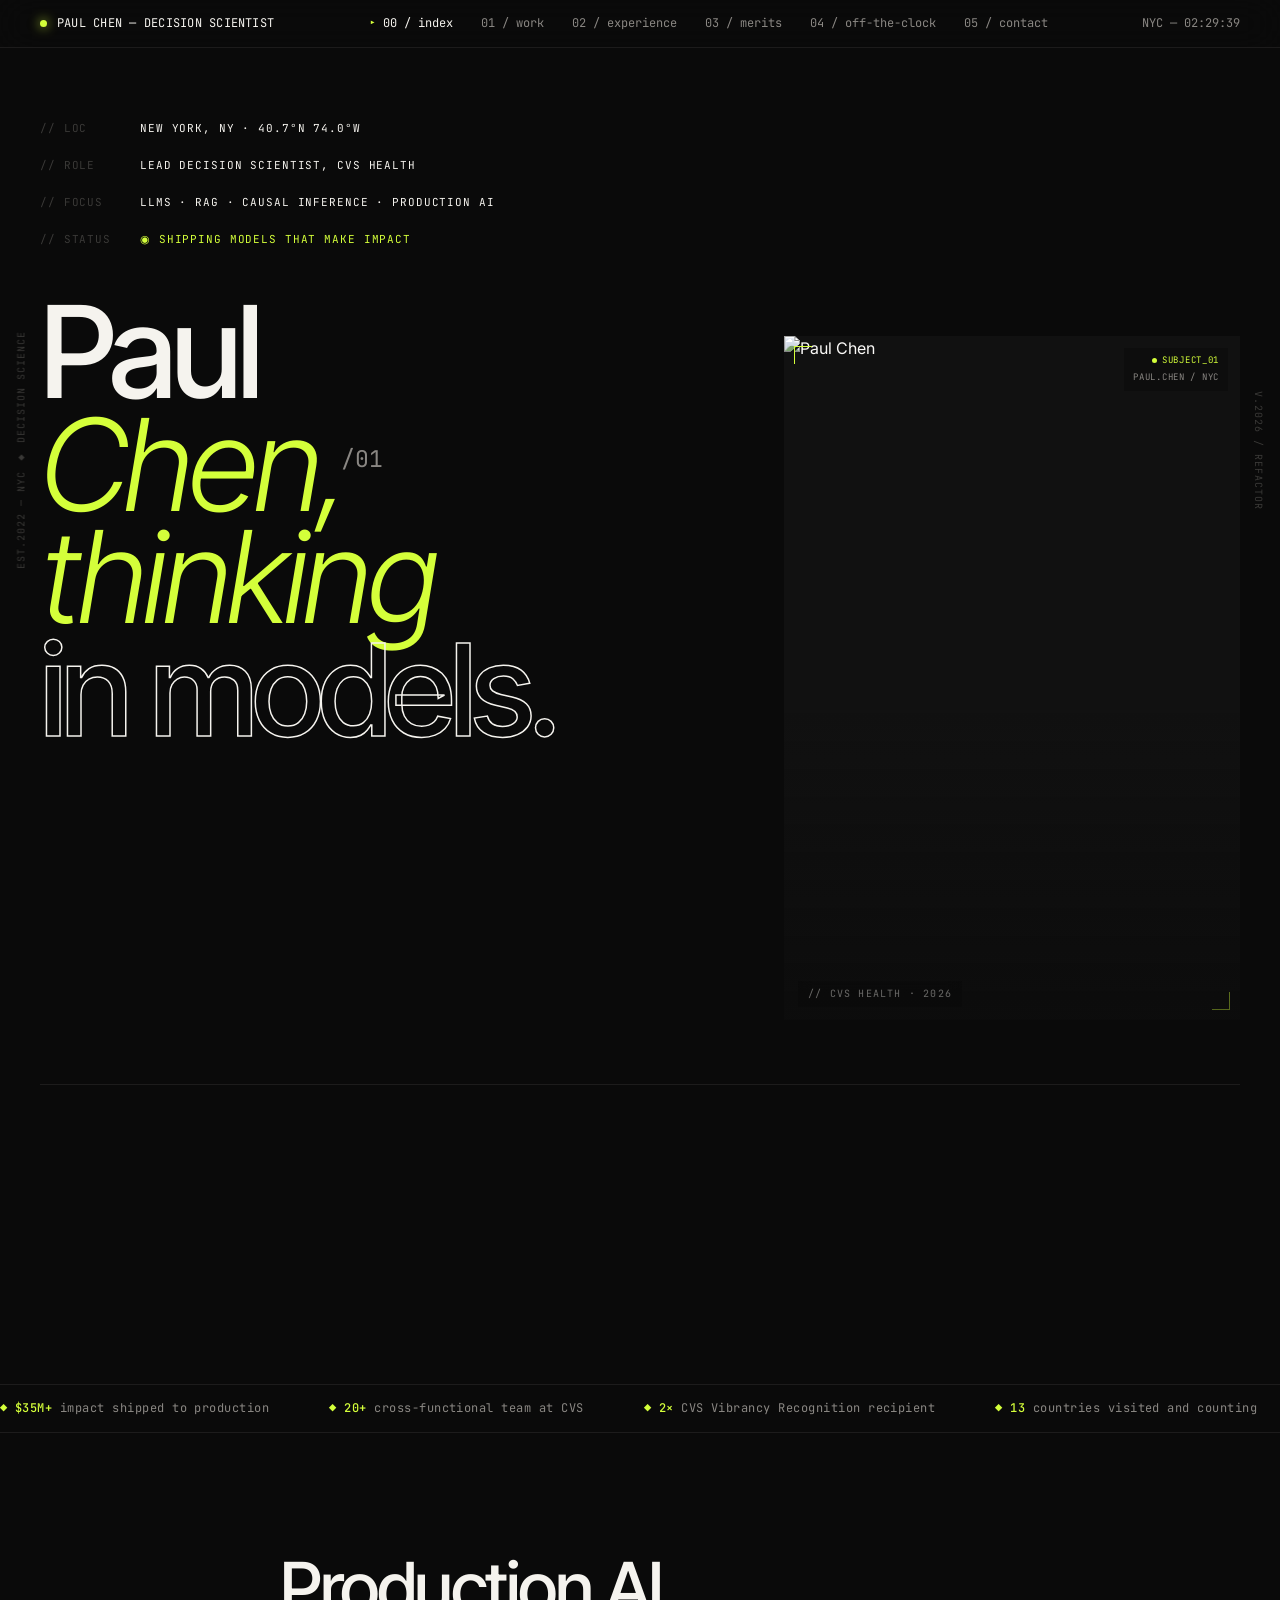
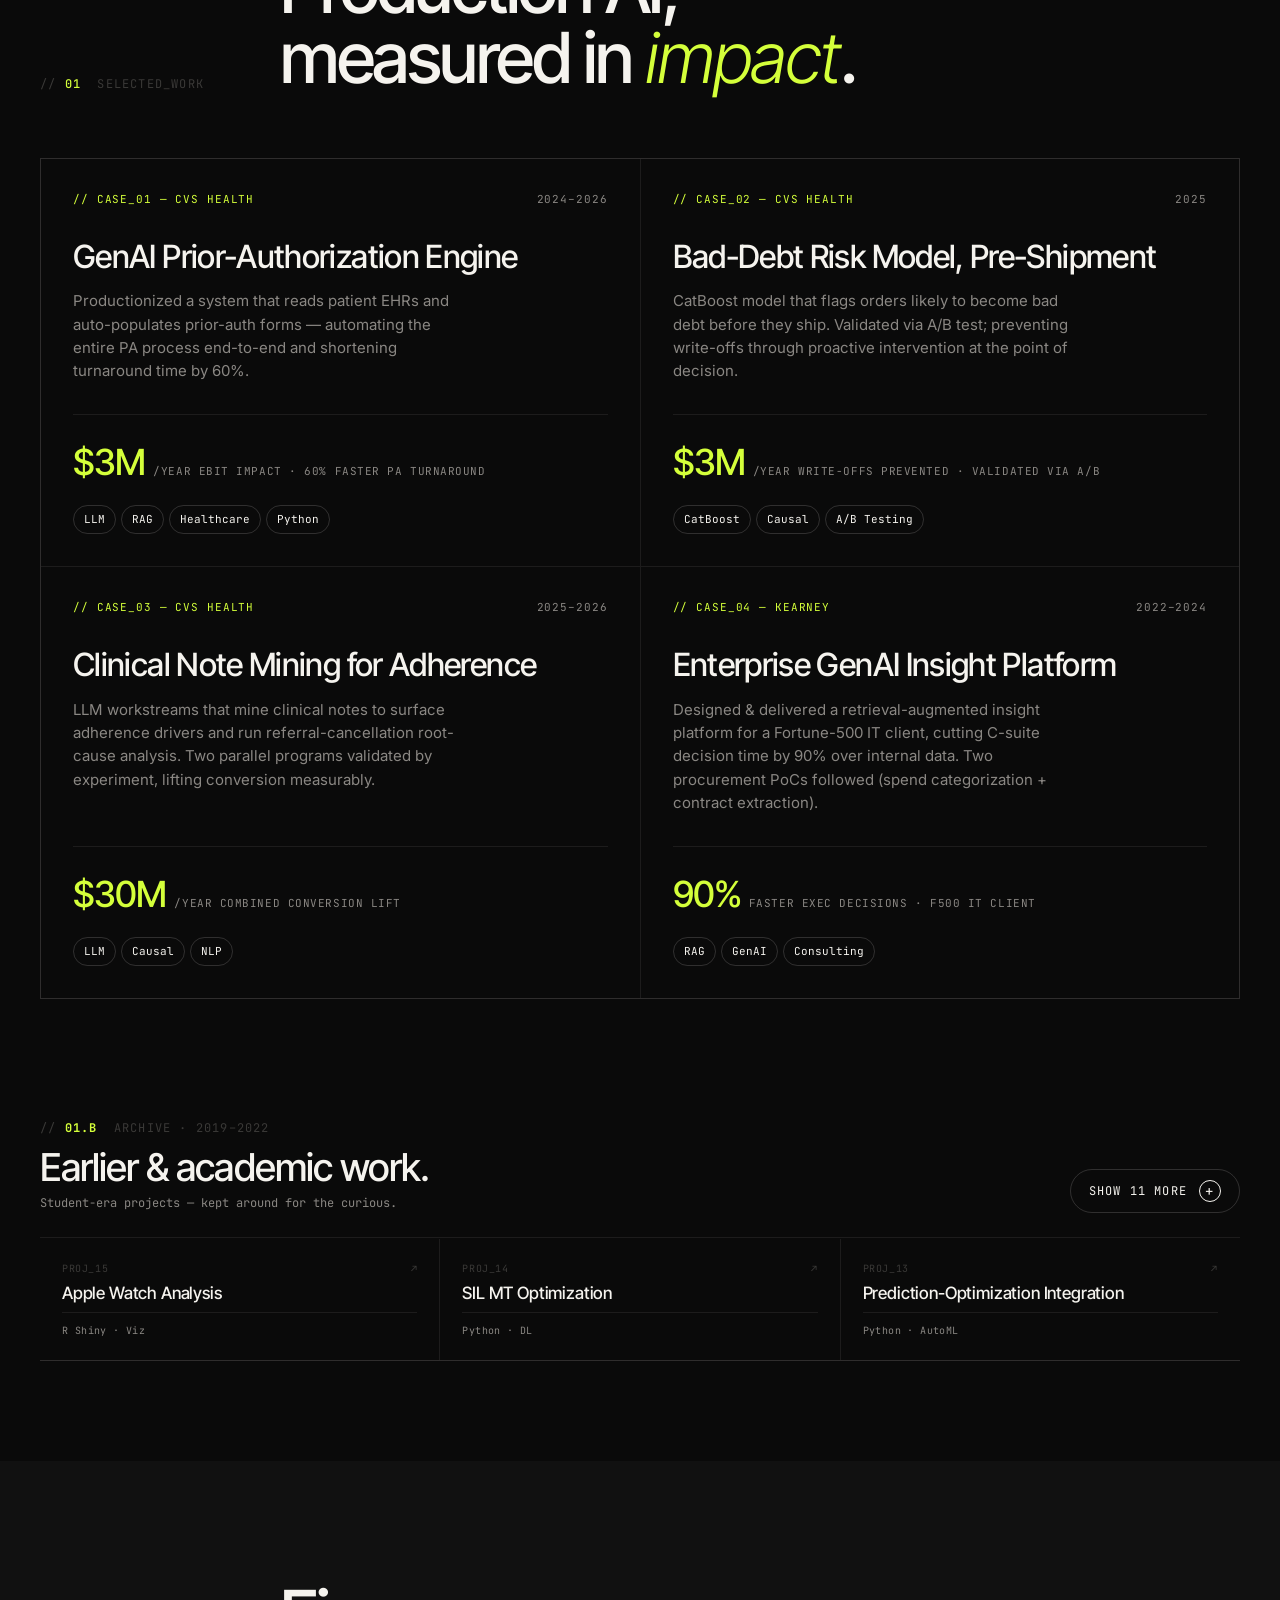
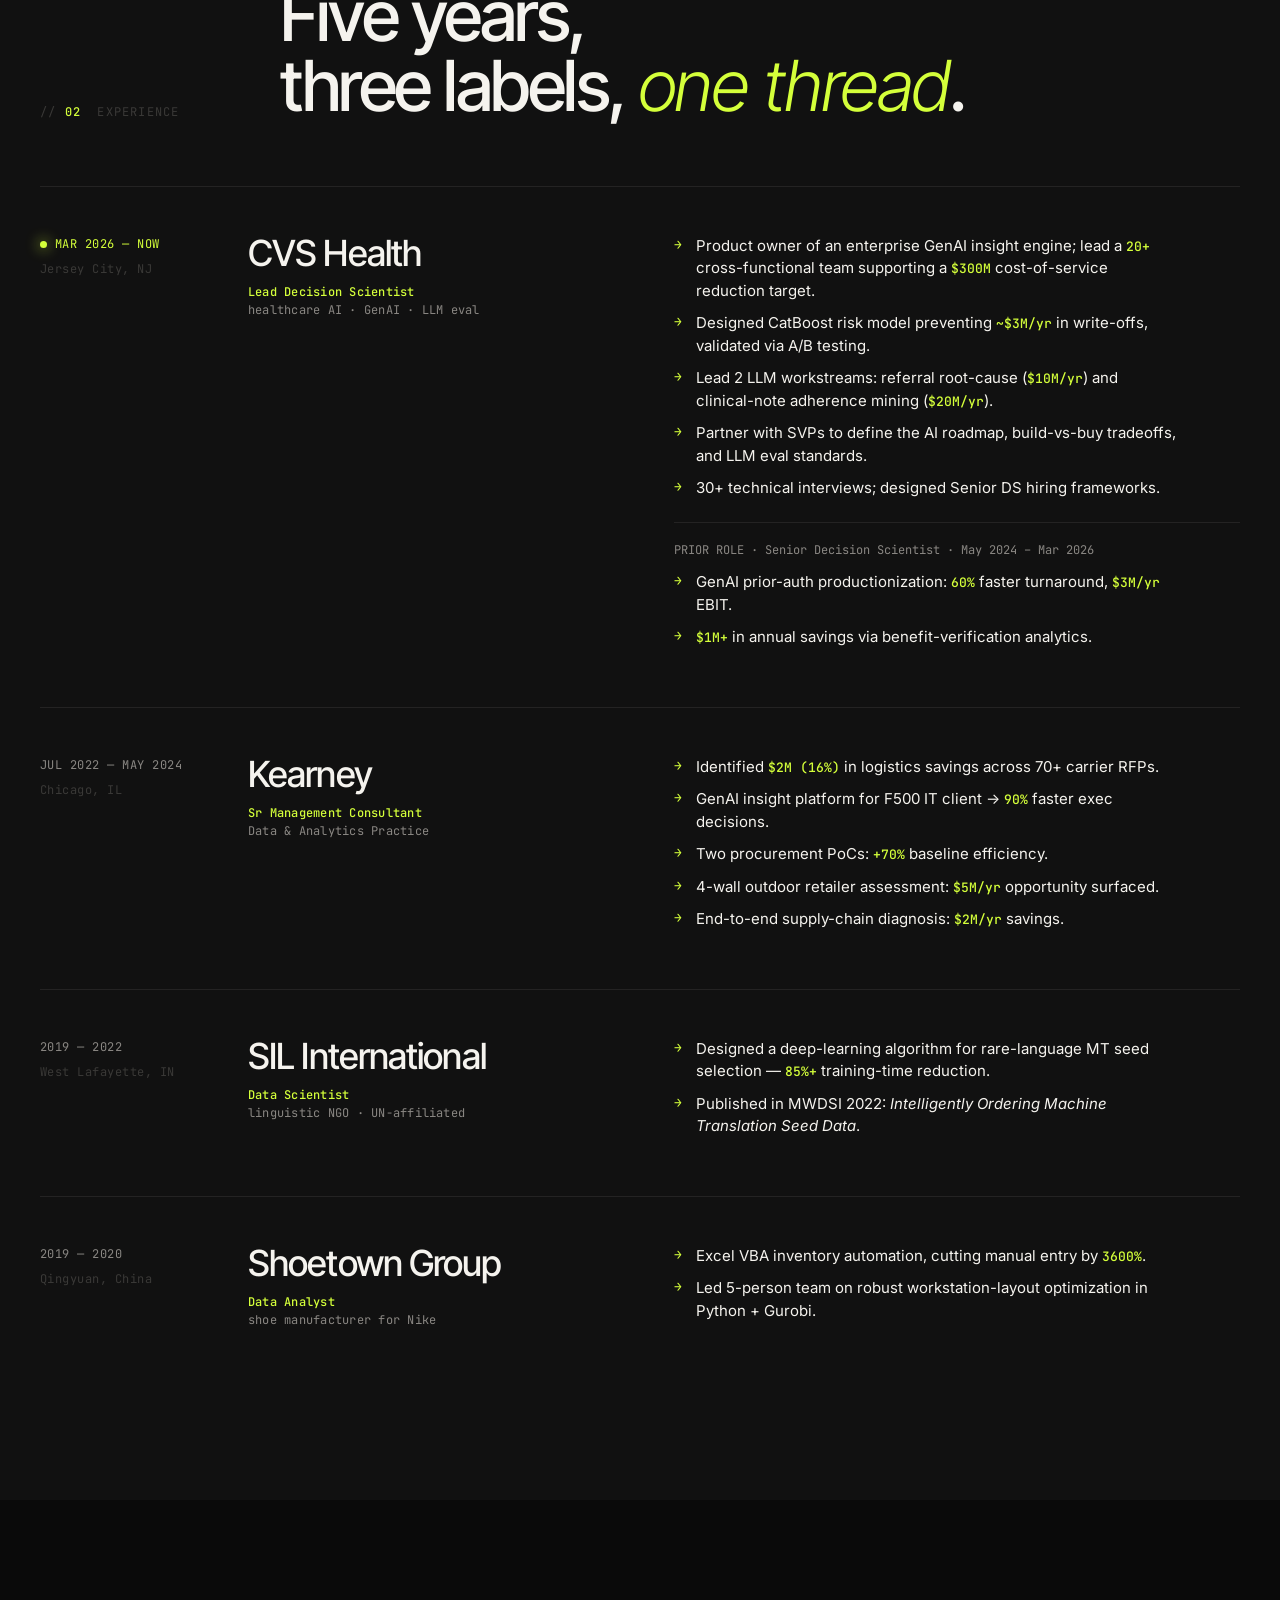
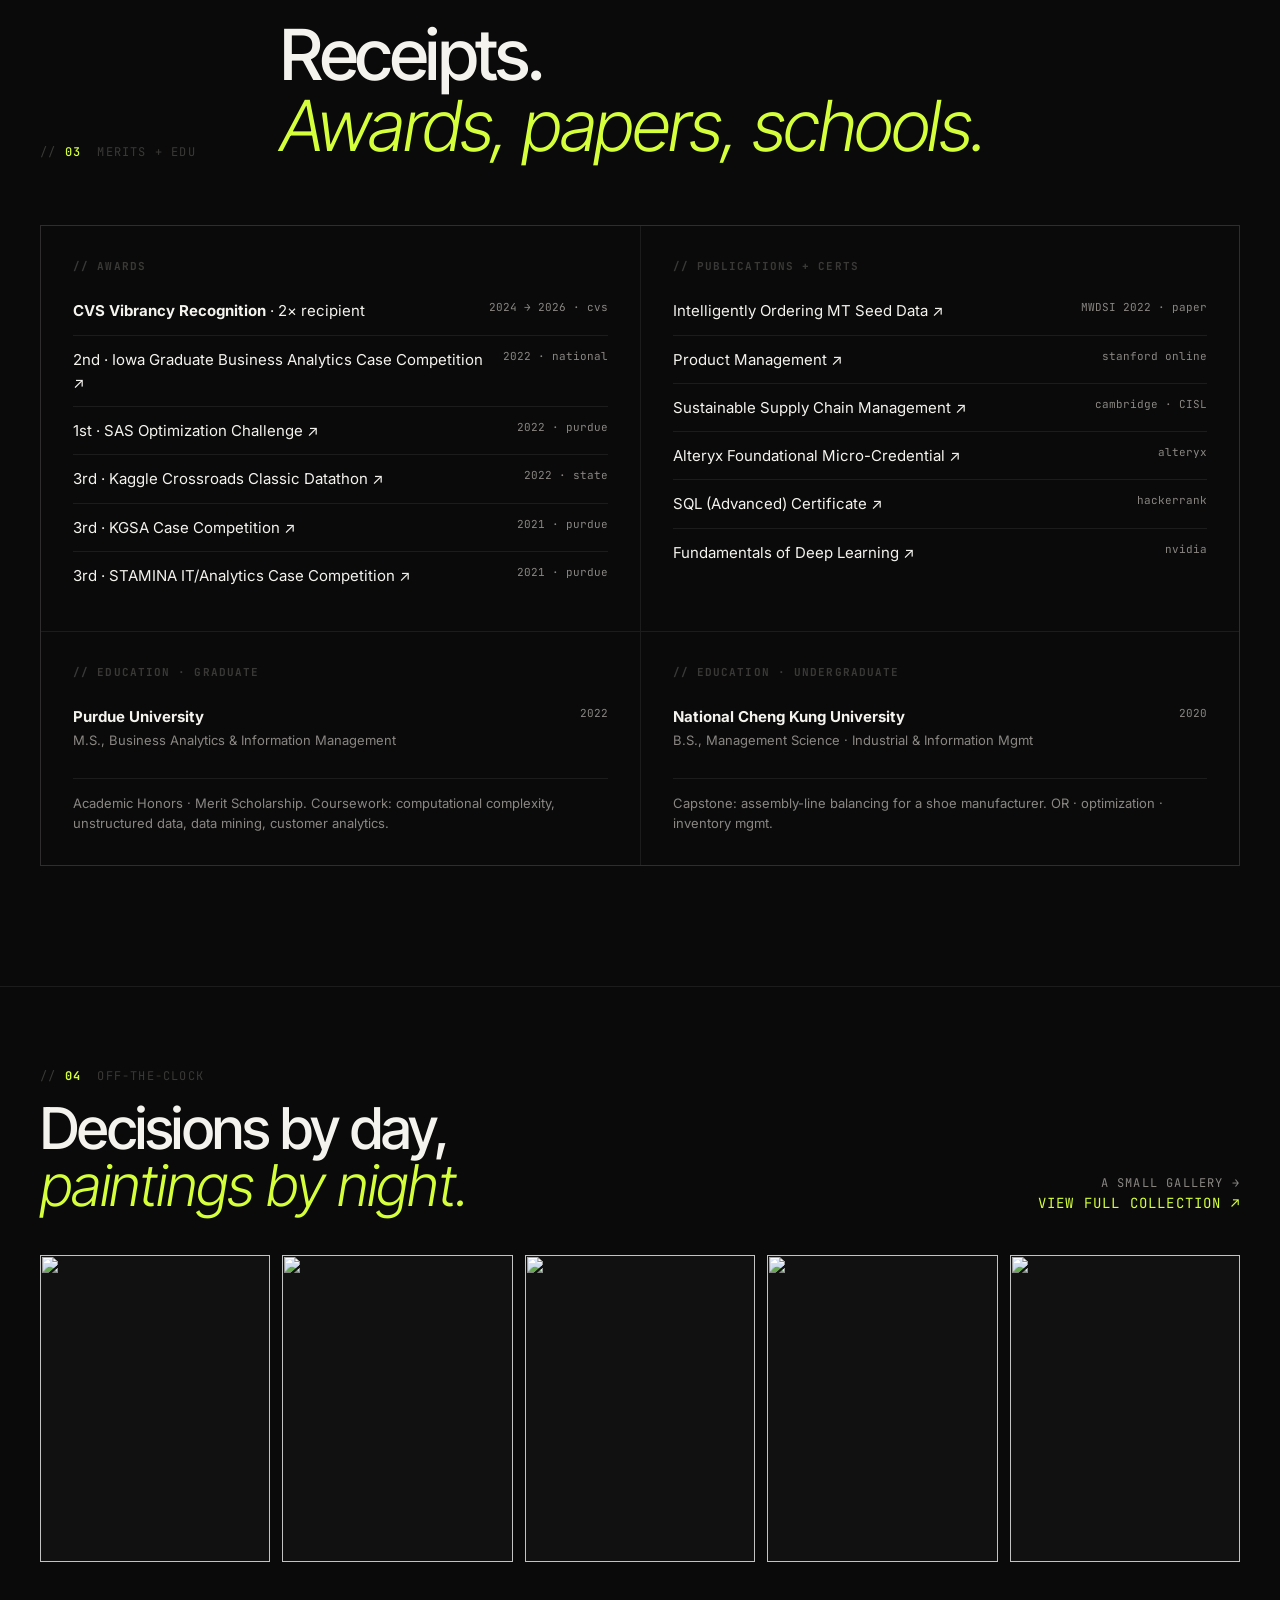
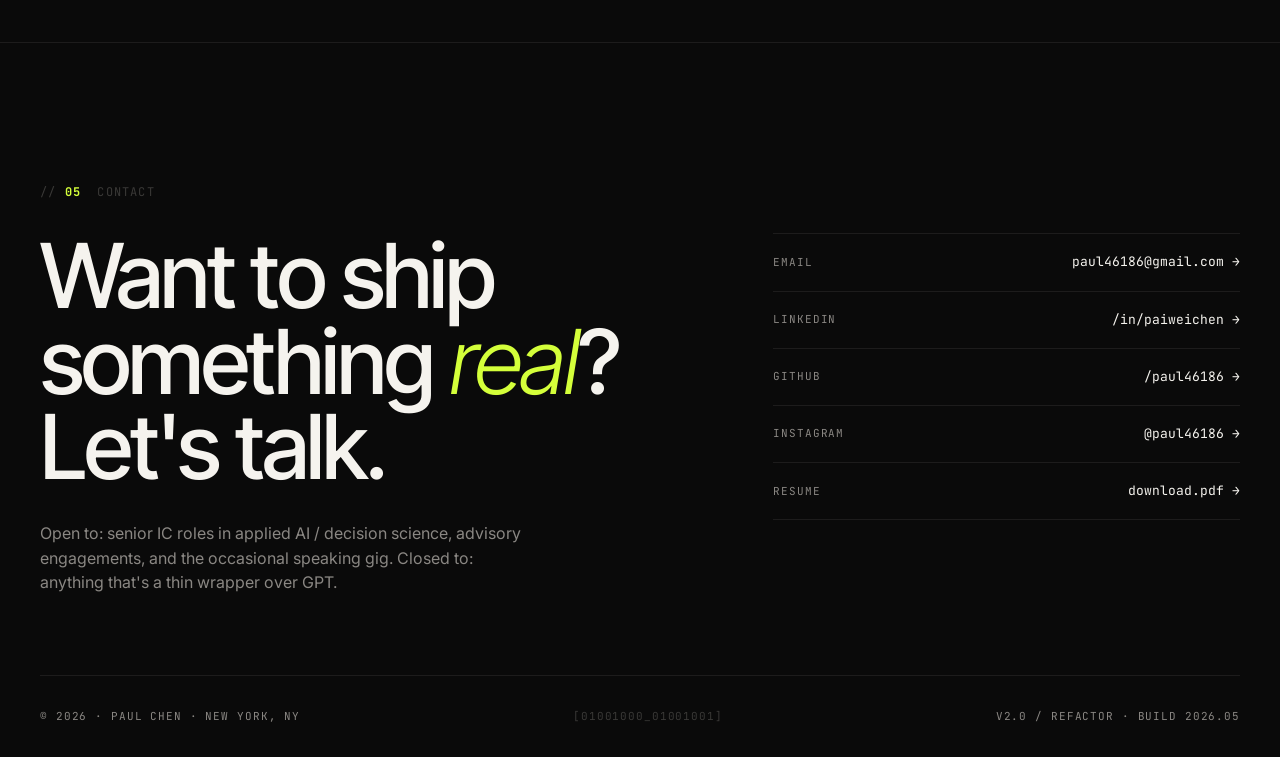
==== commit 0d558c3e: "he" ====
--- a/index.html
+++ b/index.html
@@ -716,7 +716,7 @@
       <span class="label">// loc</span><span class="value">New York, NY · 40.7°N 74.0°W</span>
       <span class="label">// role</span><span class="value">Lead Decision Scientist, CVS Health</span>
       <span class="label">// focus</span><span class="value">LLMs · RAG · causal inference · production AI</span>
-      <span class="label">// status</span><span class="value" style="color:var(--accent);">◉ shipping models that move money</span>
+      <span class="label">// status</span><span class="value" style="color:var(--accent);">◉ shipping models that make impact</span>
     </div>
 
     <div class="hero-main">
@@ -751,15 +751,12 @@
           <span class="pill accent">AI / ML</span>
           <span class="pill">LLMs · MCP · RAG</span>
           <span class="pill">Python</span>
+          <span class="pill">Google ADK</span>
           <span class="pill">SQL</span>
           <span class="pill">R</span>
-          <span class="pill">PyTorch</span>
           <span class="pill">LangChain</span>
-          <span class="pill">CatBoost</span>
-          <span class="pill">Google ADK</span>
           <span class="pill">GCP</span>
           <span class="pill">Power BI</span>
-          <span class="pill">SAS</span>
           <span class="pill">HTML</span>
         </div>
       </div>
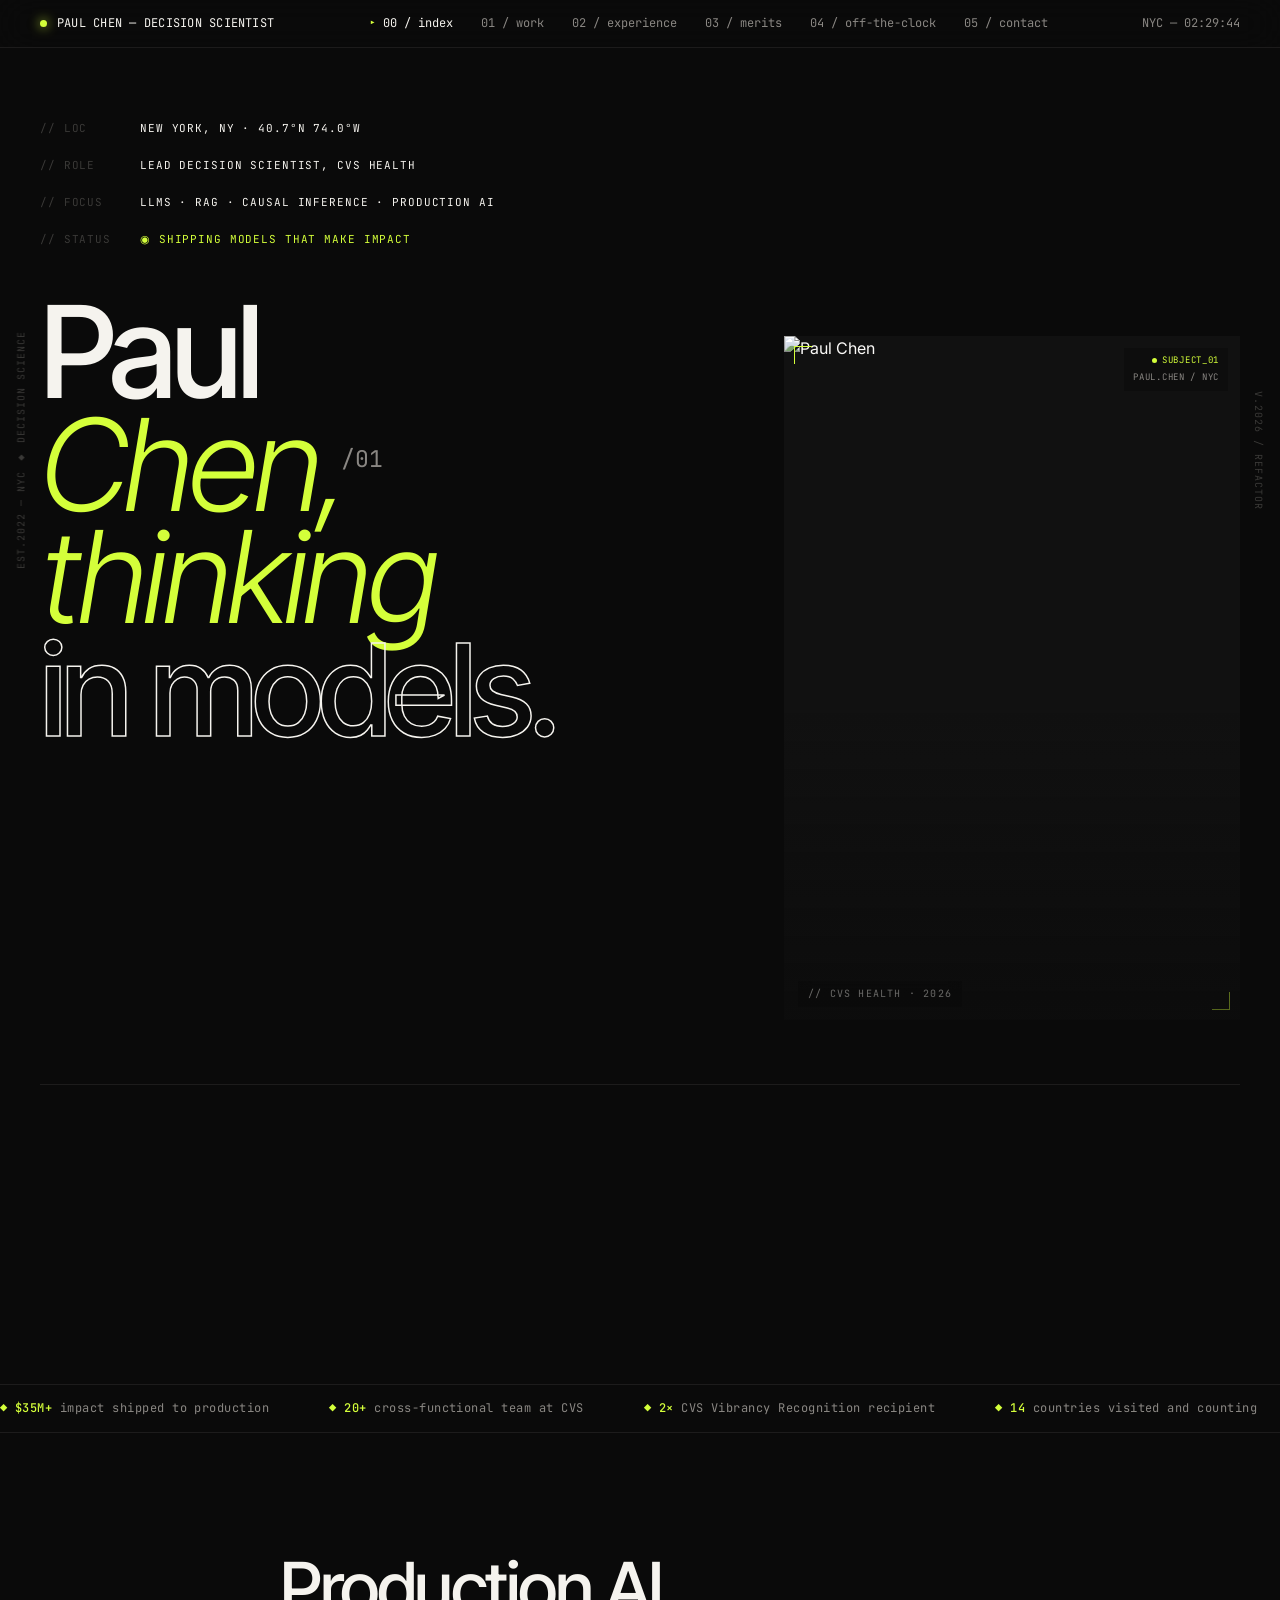
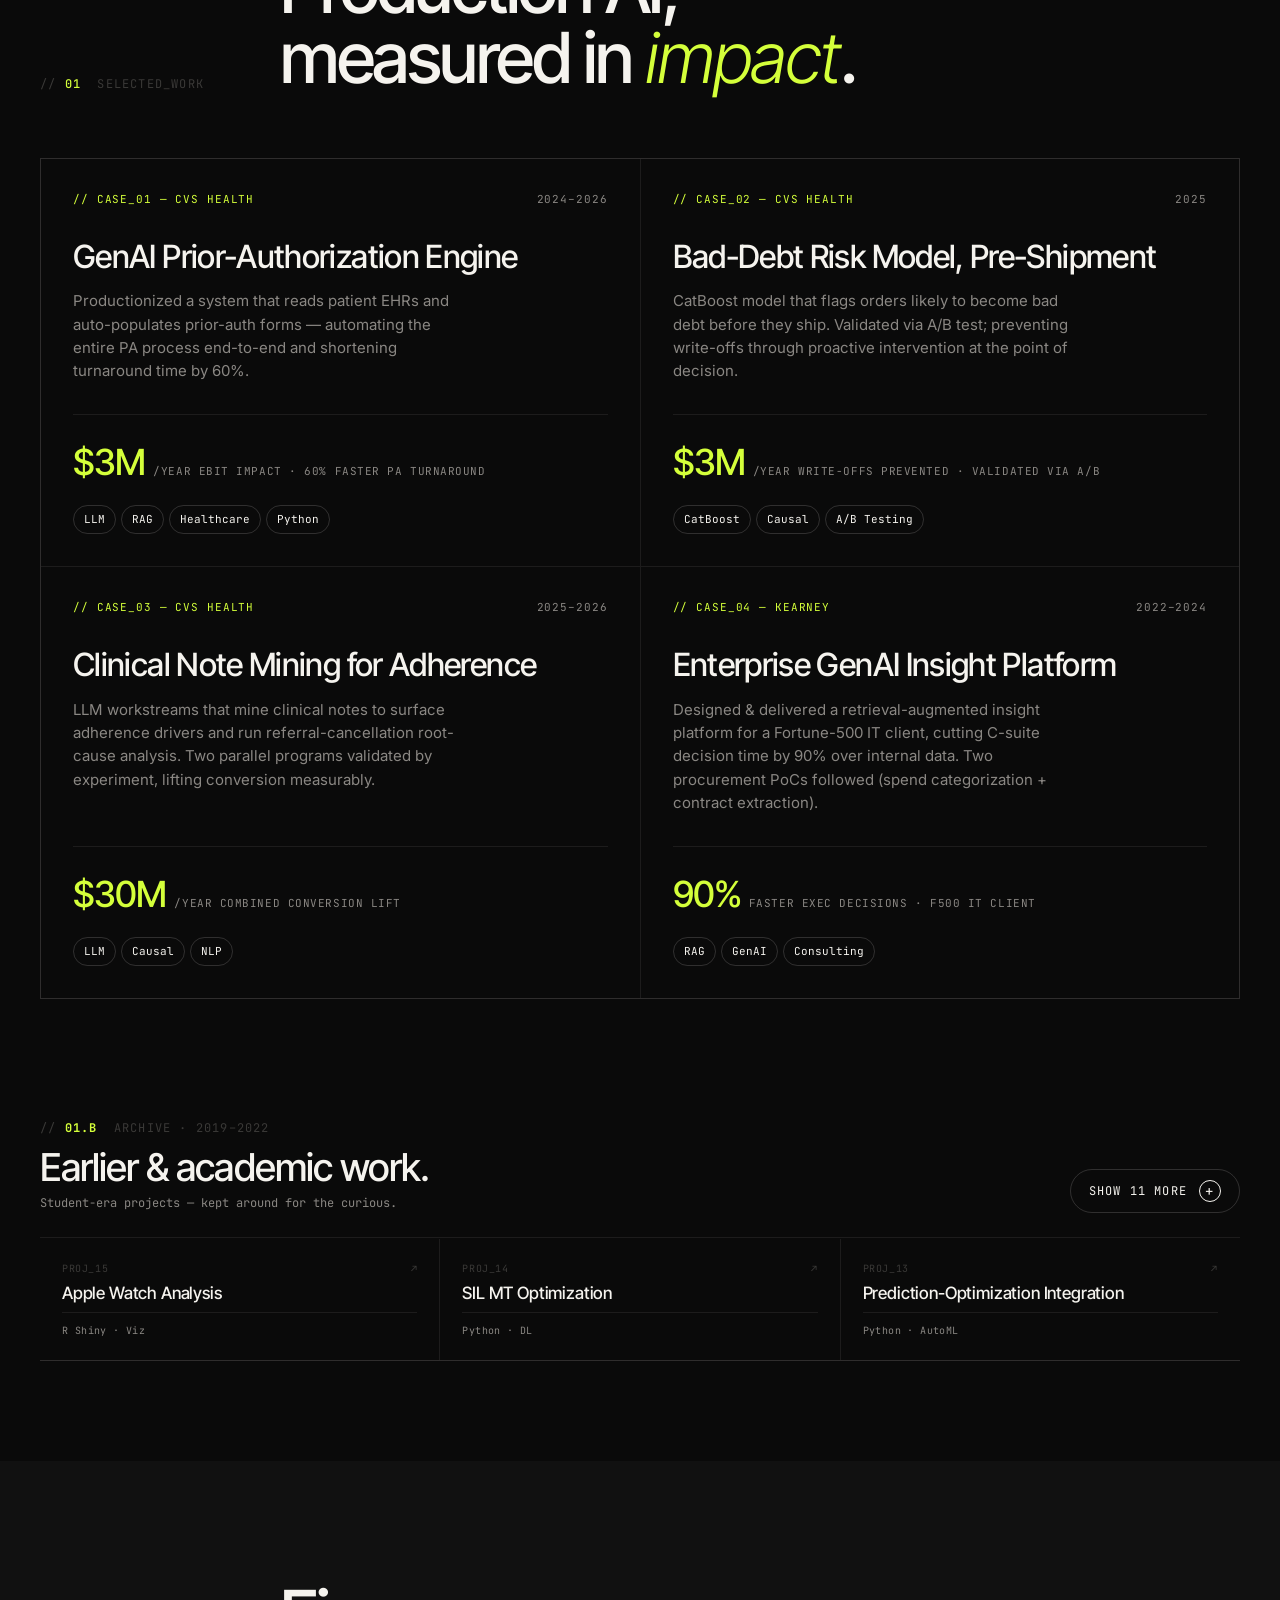
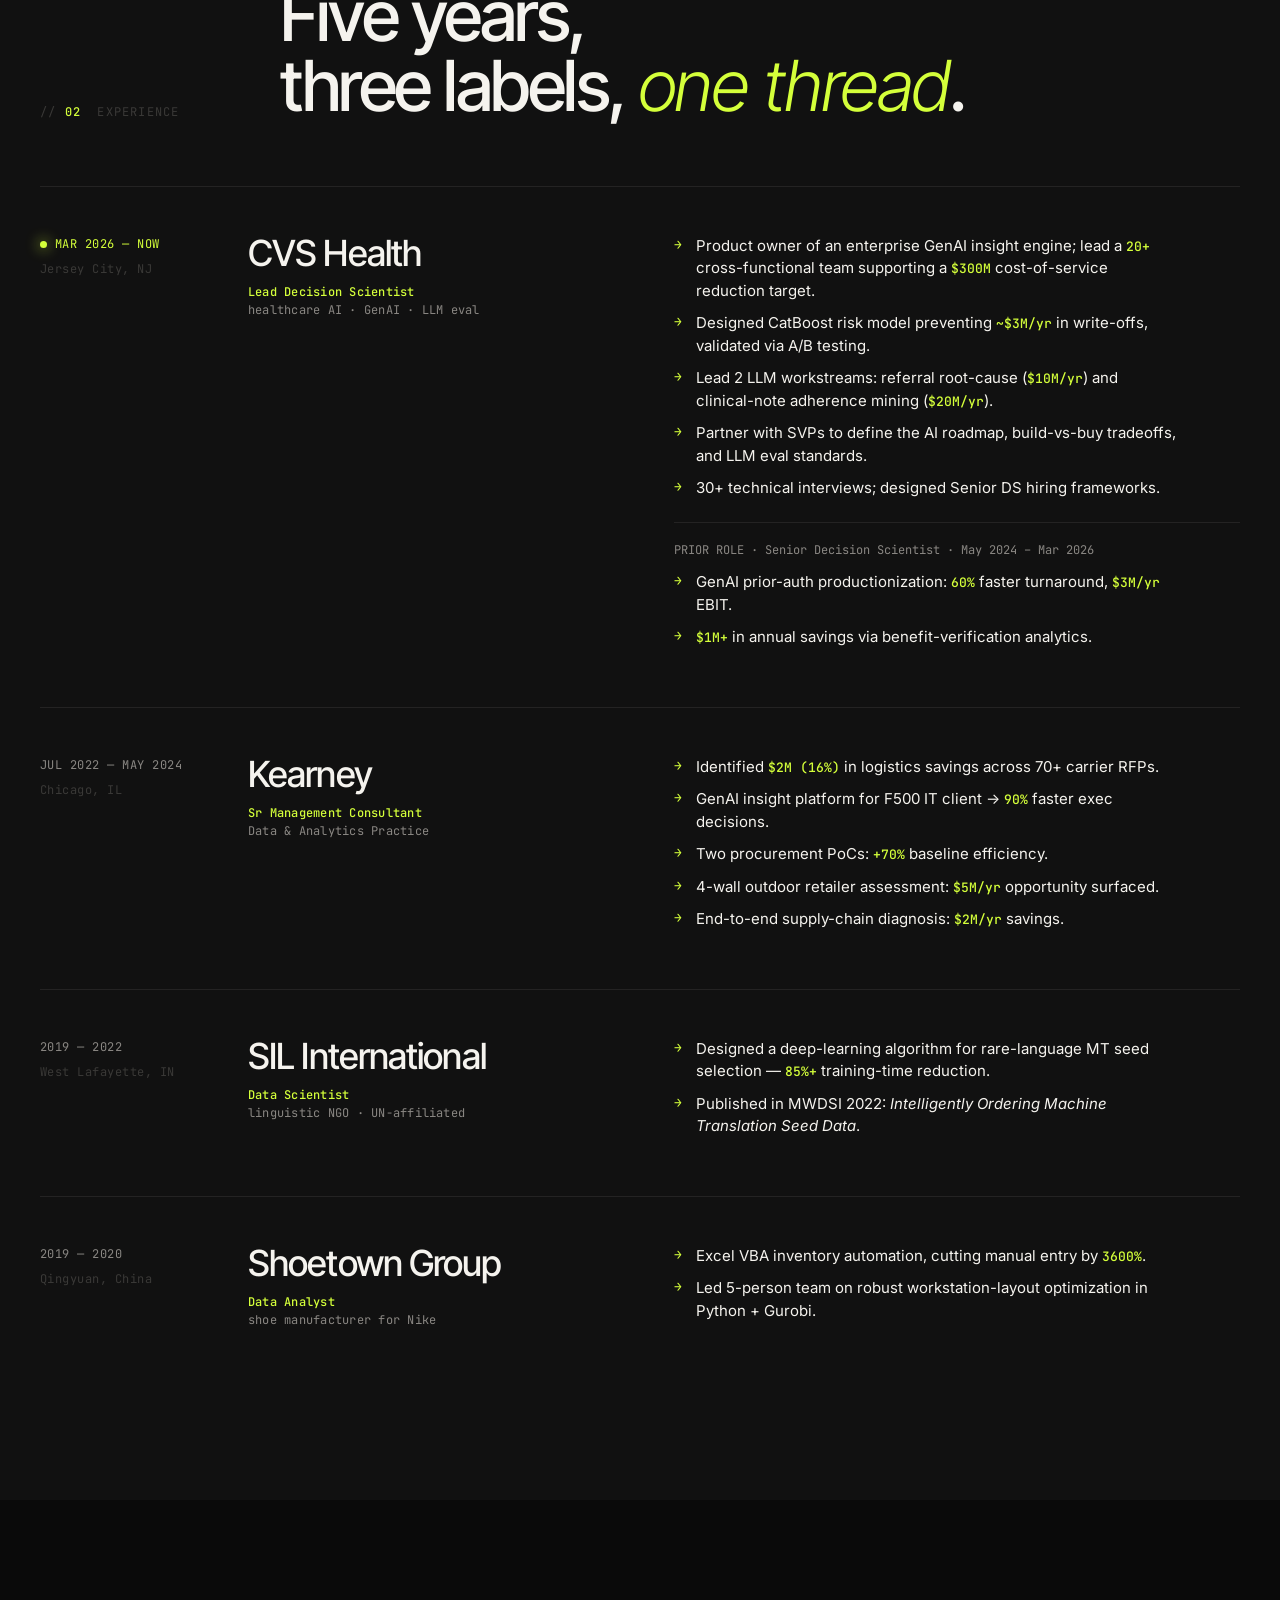
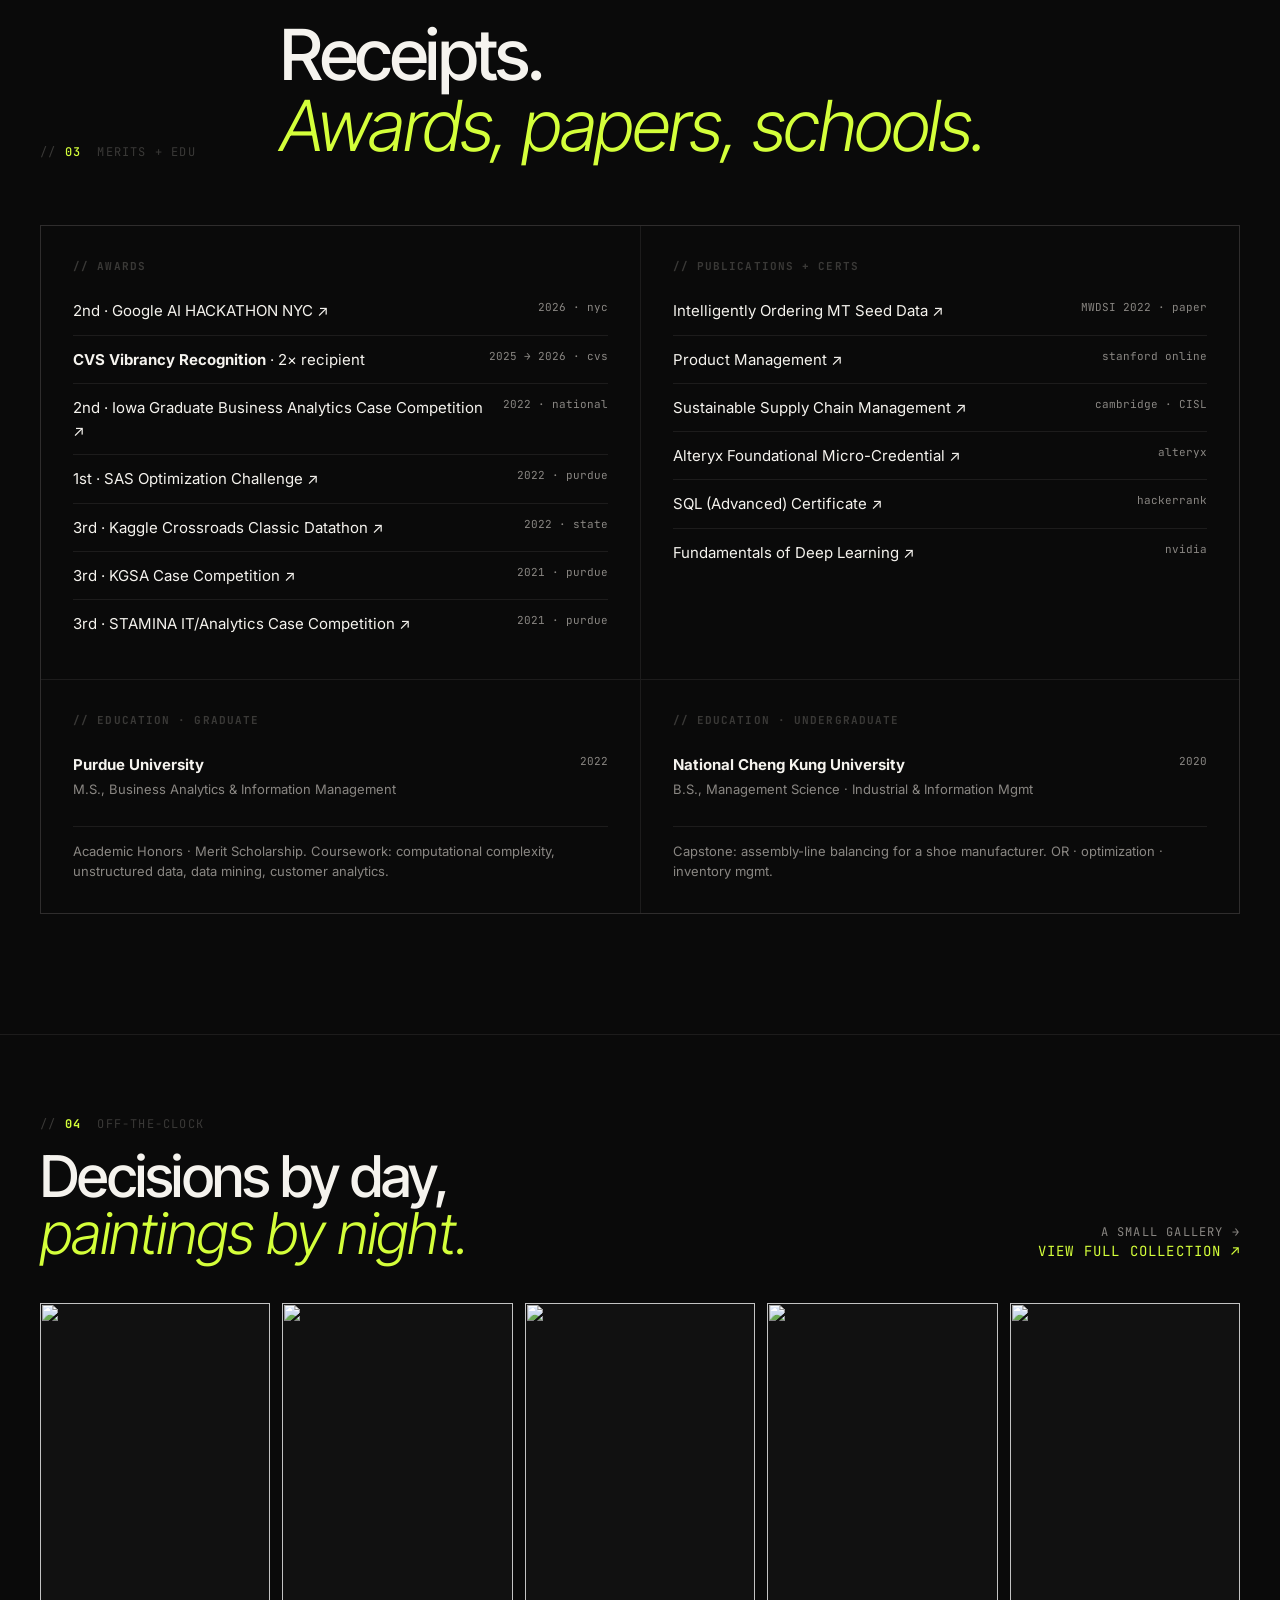
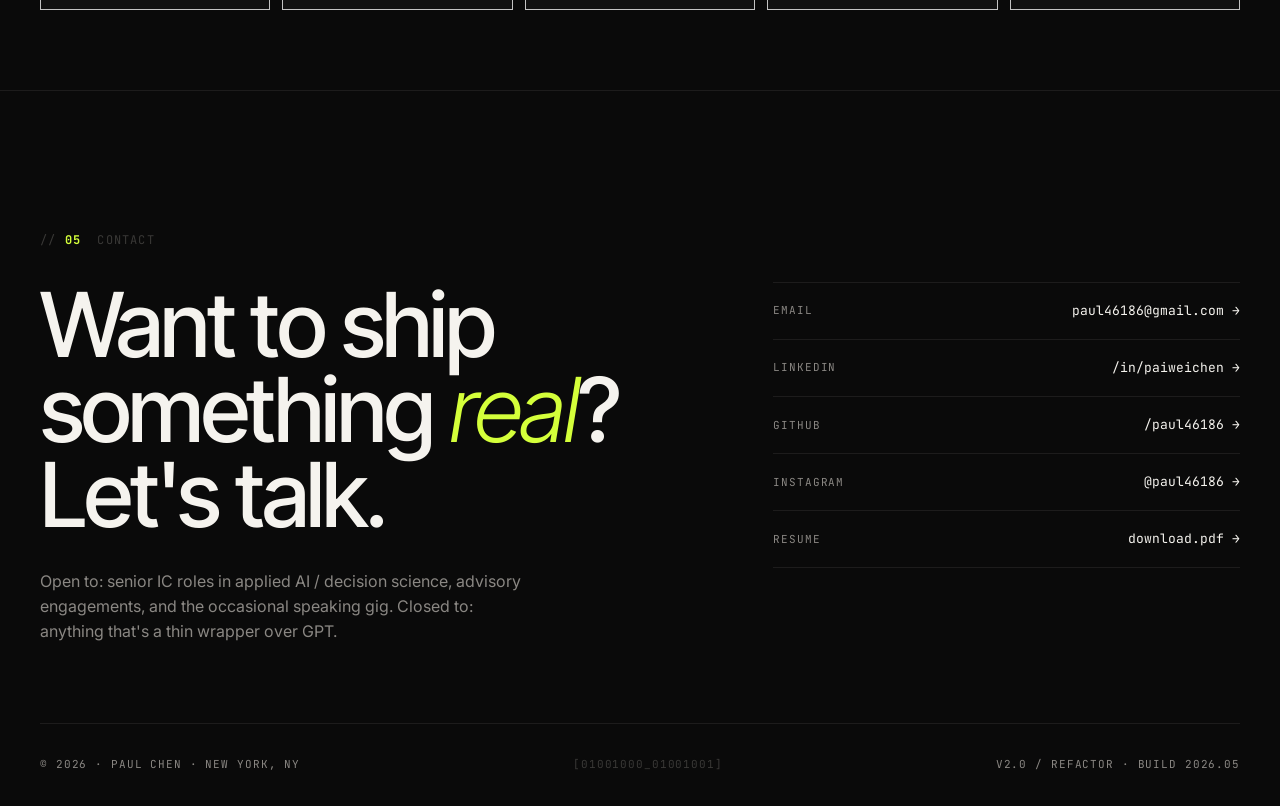
==== commit 1b30b412: "new" ====
--- a/index.html
+++ b/index.html
@@ -780,10 +780,9 @@
     <span><b>$35M+</b> impact shipped to production</span>
     <span><b>20+</b> cross-functional team at CVS</span>
     <span><b>2×</b> CVS Vibrancy Recognition recipient</span>
-    <span><b>13</b> countries visited and counting</span>
-    <span><b>10M+</b> Google Maps photo views — Local Guide Lv. 7</span>
-    <span><b>98.53%</b> phishing detection accuracy</span>
-    <span><b>60%</b> reduction in prior-auth turnaround time</span>
+    <span><b>14</b> countries visited and counting</span>
+    <span><b>13M+</b> Google Maps photo views — Local Guide Lv. 7</span>
+    <span><b>2nd</b> place in AI competition</span>
     <span><b>5+ yrs</b> applied AI &amp; analytics</span>
   </div>
 </div>
@@ -971,7 +970,8 @@
       <div class="merit-block">
         <h5>// awards</h5>
         <ul>
-          <li><span><b>CVS Vibrancy Recognition</b> · 2× recipient</span><span class="meta">2024 → 2026 · cvs</span></li>
+          <a class="li" href="https://www.credly.com/badges/a2e53950-7fec-4340-9680-79fcf1b55f7f/public_url" target="_blank" rel="noopener"><span>2nd · Google AI HACKATHON NYC ↗</span><span class="meta">2026 · nyc</span></a>
+          <li><span><b>CVS Vibrancy Recognition</b> · 2× recipient</span><span class="meta">2025 → 2026 · cvs</span></li>
           <a class="li" href="files/Iowa Fastenal Presentation.pdf" target="_blank" rel="noopener"><span>2nd · Iowa Graduate Business Analytics Case Competition ↗</span><span class="meta">2022 · national</span></a>
           <a class="li" href="files/SAS Optimization Challenge Slide.pdf" target="_blank" rel="noopener"><span>1st · SAS Optimization Challenge ↗</span><span class="meta">2022 · purdue</span></a>
           <a class="li" href="files/CCAC.pdf" target="_blank" rel="noopener"><span>3rd · Kaggle Crossroads Classic Datathon ↗</span><span class="meta">2022 · state</span></a>
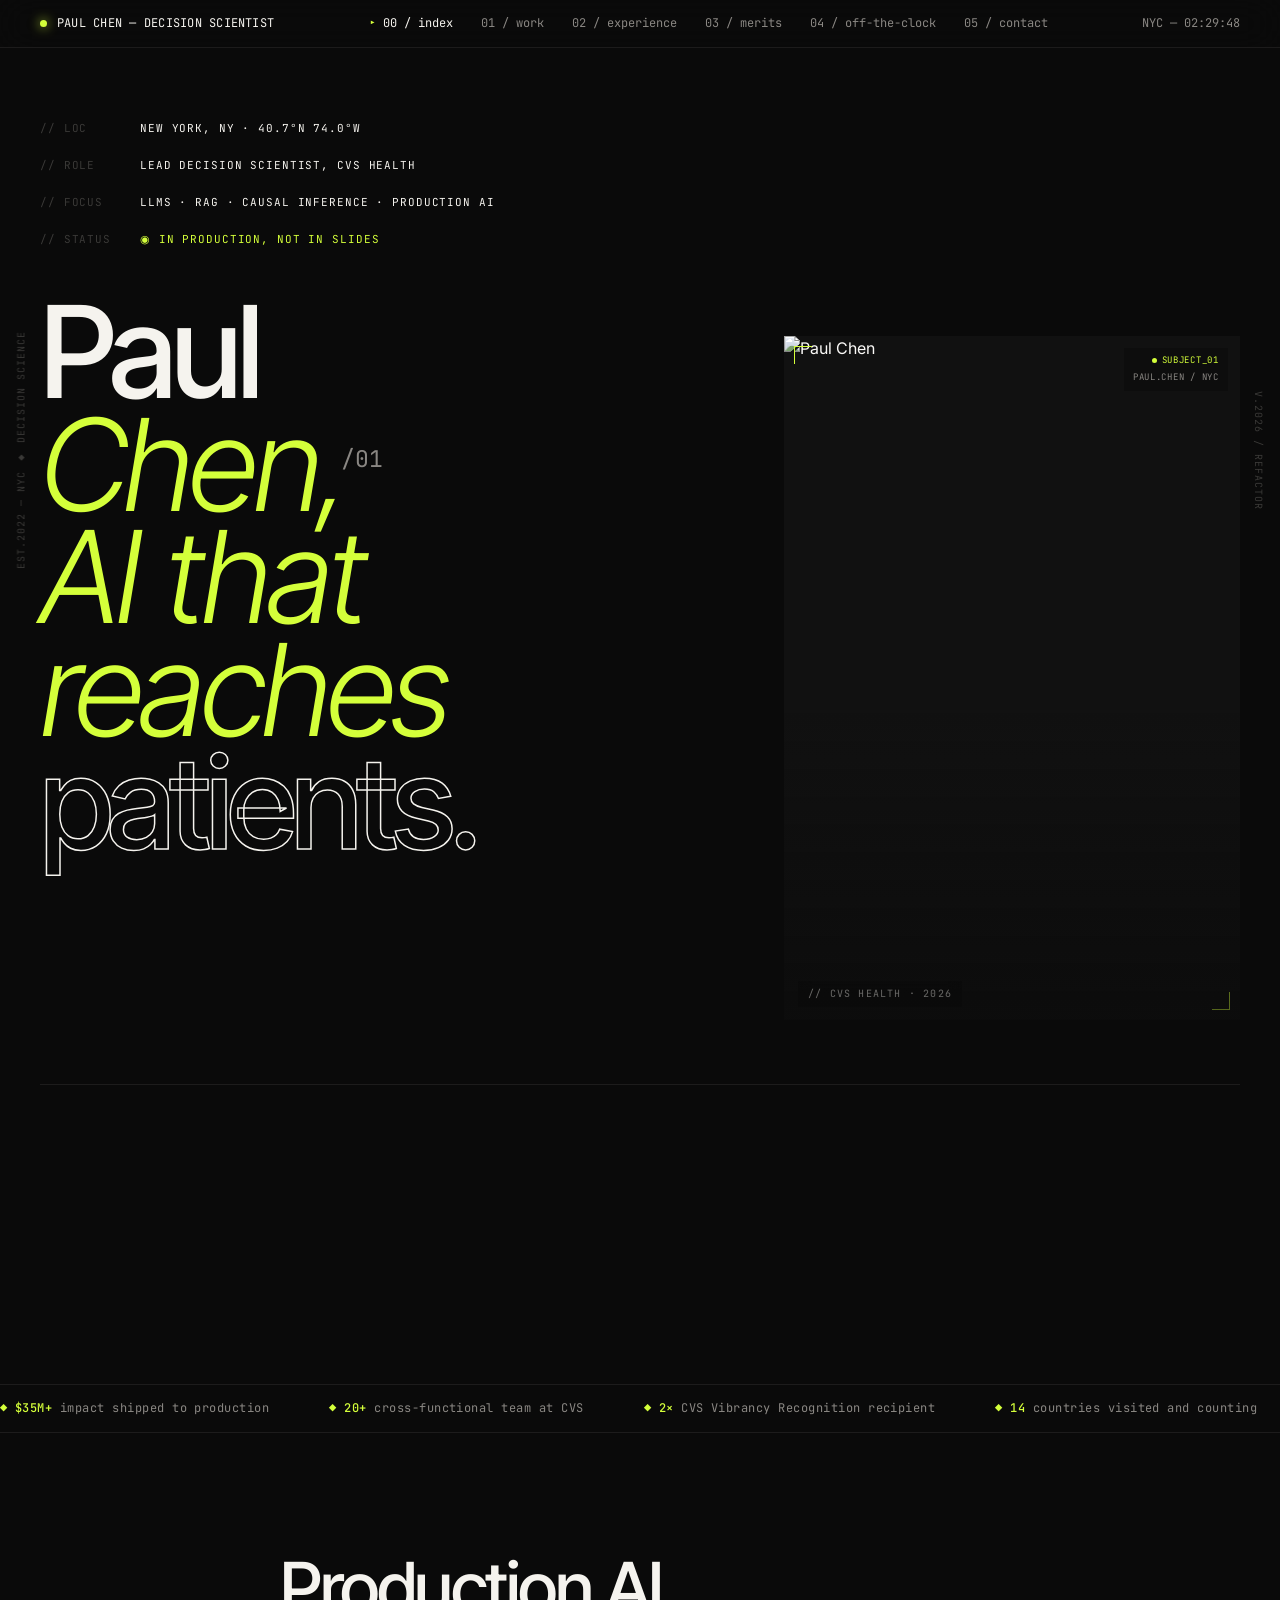
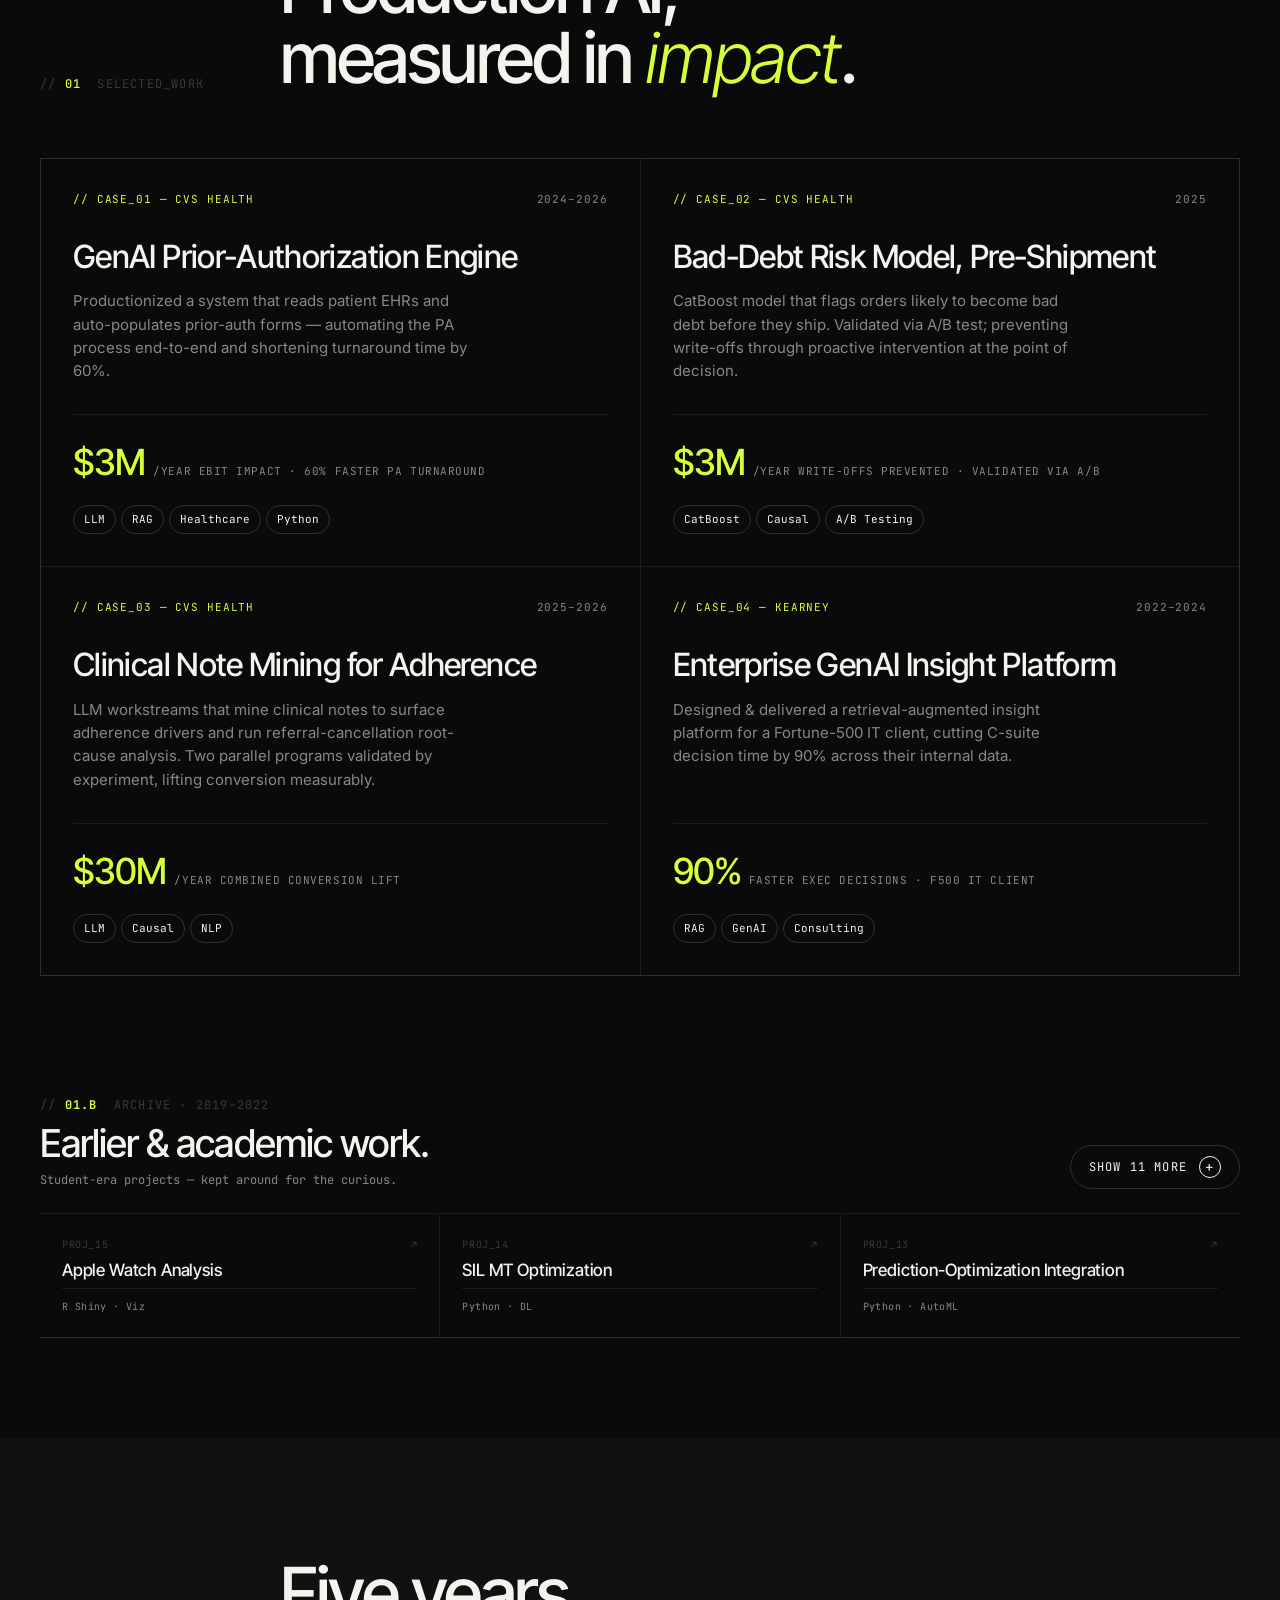
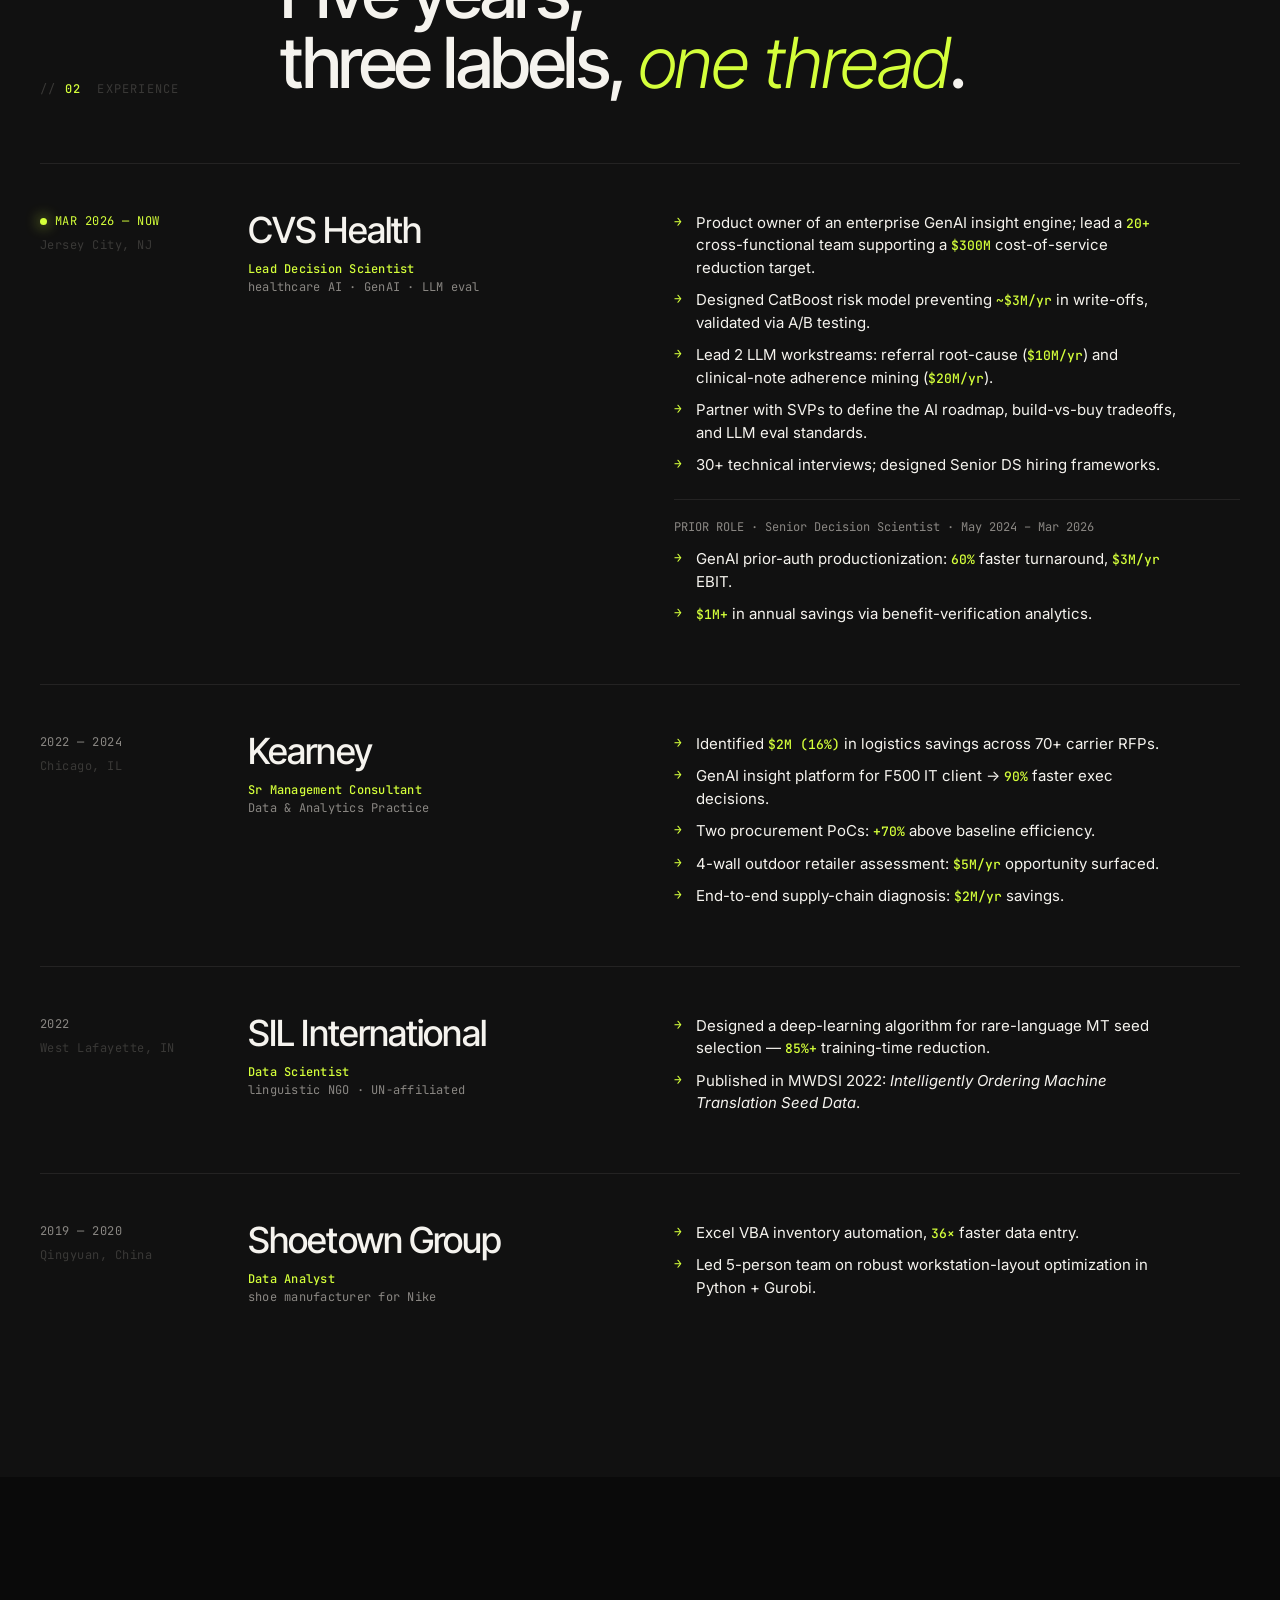
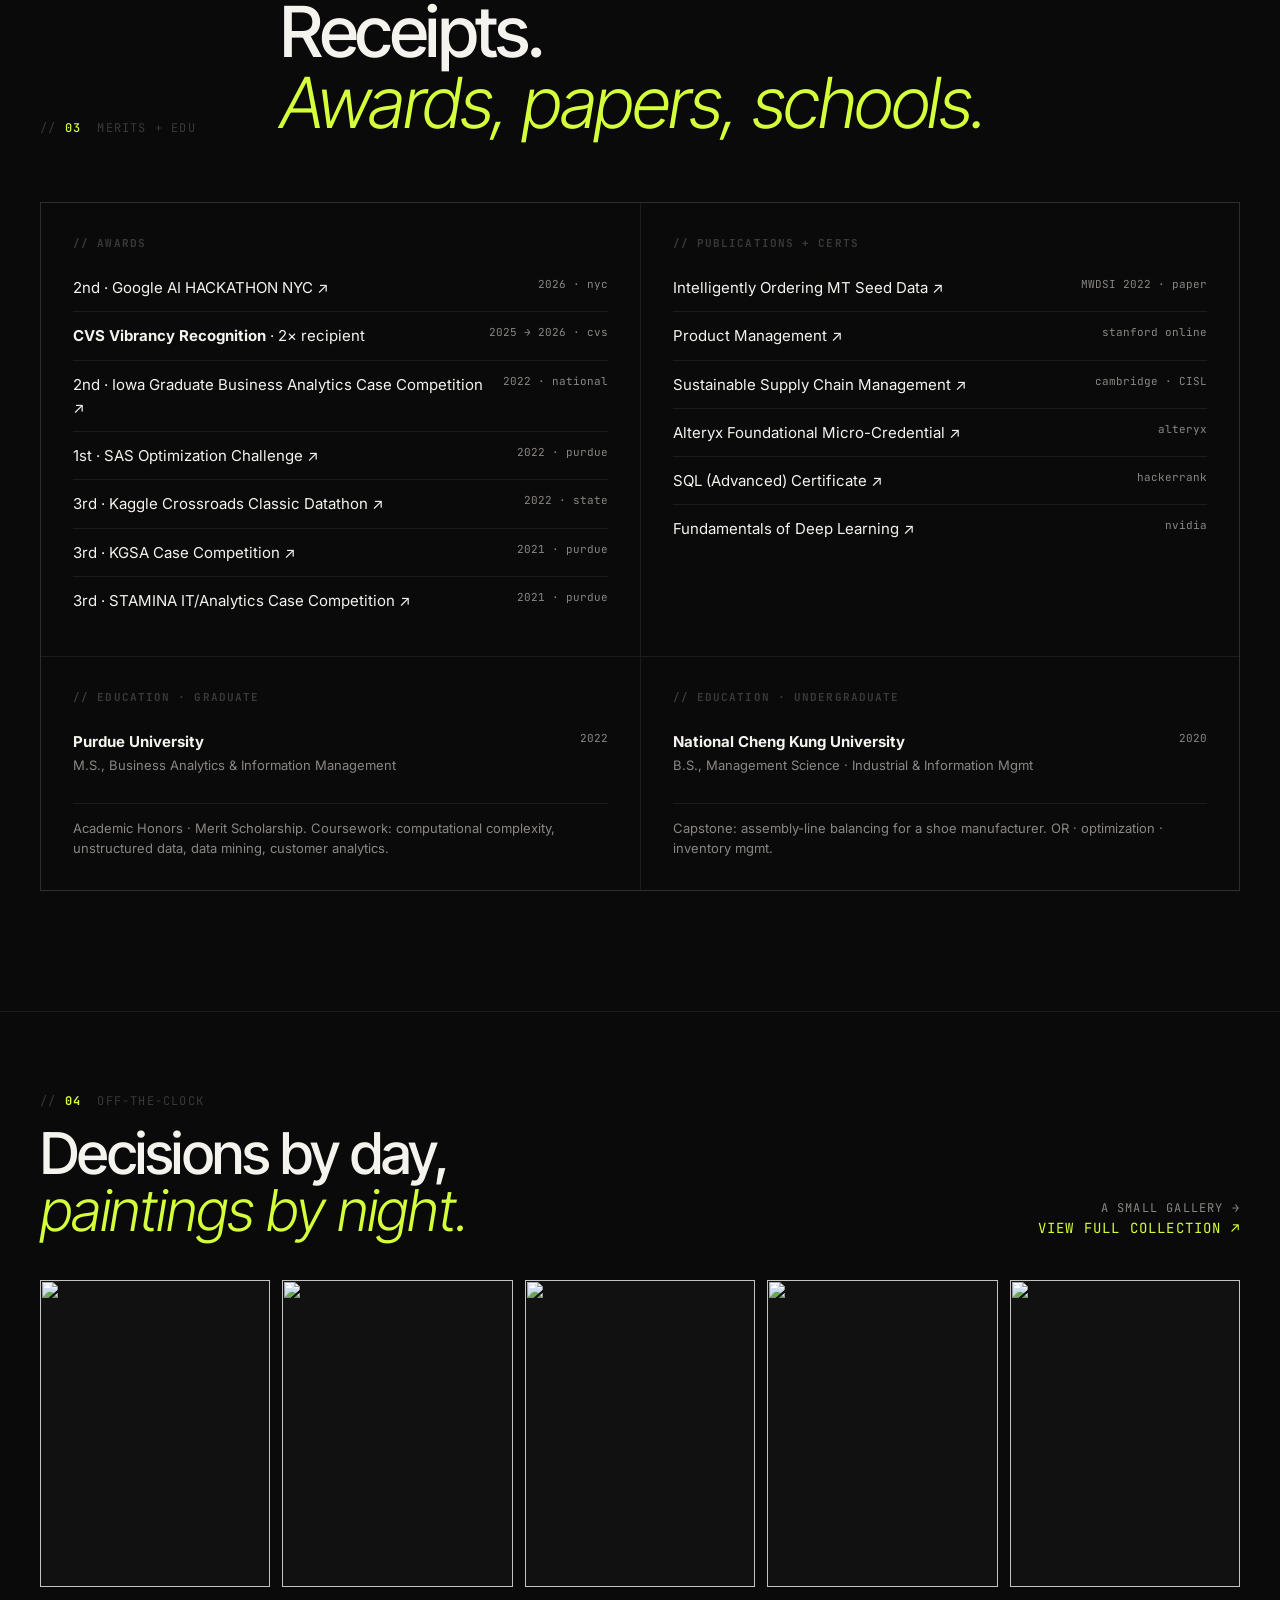
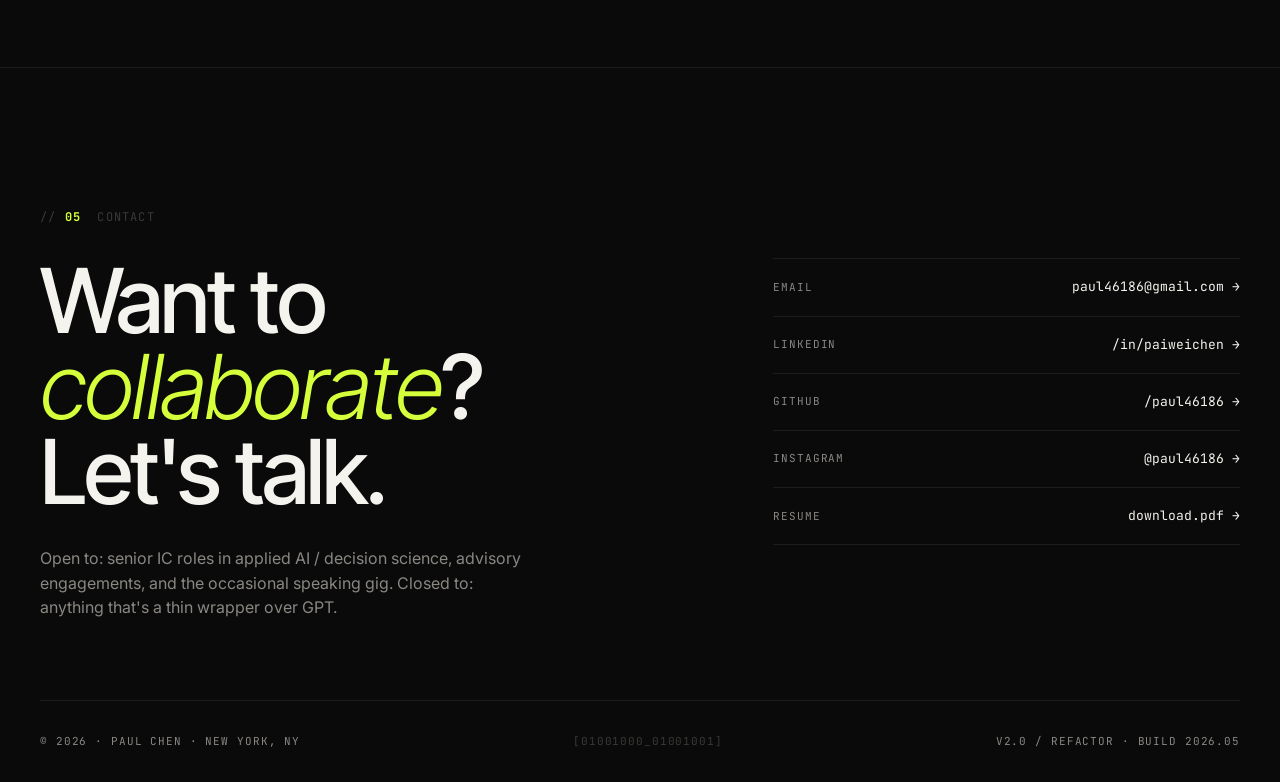
==== commit 045c8860: "yay" ====
--- a/index.html
+++ b/index.html
@@ -716,15 +716,15 @@
       <span class="label">// loc</span><span class="value">New York, NY · 40.7°N 74.0°W</span>
       <span class="label">// role</span><span class="value">Lead Decision Scientist, CVS Health</span>
       <span class="label">// focus</span><span class="value">LLMs · RAG · causal inference · production AI</span>
-      <span class="label">// status</span><span class="value" style="color:var(--accent);">◉ shipping models that make impact</span>
+      <span class="label">// status</span><span class="value" style="color:var(--accent);">◉ in production, not in slides</span>
     </div>
 
     <div class="hero-main">
       <h1 class="headline reveal d1">
         Paul<br>
         <span class="accent">Chen,</span><span class="small">/01</span><br>
-        <em style="font-style:italic;font-weight:300;color:var(--accent);">thinking</em><br>
-        <span class="out">in models.</span>
+        <em style="font-style:italic;font-weight:300;color:var(--accent);">AI that reaches</em><br>
+        <span class="out">patients.</span>
       </h1>
 
       <aside class="hero-portrait reveal d2">
@@ -800,7 +800,7 @@
       <article class="feat-card">
         <div class="top"><span class="id">// CASE_01 — CVS HEALTH</span><span>2024–2026</span></div>
         <h3>GenAI Prior-Authorization Engine</h3>
-        <p class="summary">Productionized a system that reads patient EHRs and auto-populates prior-auth forms — automating the entire PA process end-to-end and shortening turnaround time by 60%.</p>
+        <p class="summary">Productionized a system that reads patient EHRs and auto-populates prior-auth forms — automating the PA process end-to-end and shortening turnaround time by 60%.</p>
         <div class="impact">
           <span class="big">$3M</span>
           <span class="small">/year EBIT impact · 60% faster PA turnaround</span>
@@ -833,7 +833,7 @@
       <article class="feat-card">
         <div class="top"><span class="id">// CASE_04 — KEARNEY</span><span>2022–2024</span></div>
         <h3>Enterprise GenAI Insight Platform</h3>
-        <p class="summary">Designed &amp; delivered a retrieval-augmented insight platform for a Fortune-500 IT client, cutting C-suite decision time by 90% over internal data. Two procurement PoCs followed (spend categorization + contract extraction).</p>
+        <p class="summary">Designed &amp; delivered a retrieval-augmented insight platform for a Fortune-500 IT client, cutting C-suite decision time by 90% across their internal data.</p>
         <div class="impact">
           <span class="big">90%</span>
           <span class="small">faster exec decisions · F500 IT client</span>
@@ -902,7 +902,7 @@
 
       <div class="tl-item">
         <div class="when">
-          <span>JUL 2022 — MAY 2024</span>
+          <span>2022 — 2024</span>
           <span class="loc">Chicago, IL</span>
         </div>
         <div class="who">
@@ -913,7 +913,7 @@
           <ul>
             <li>Identified <b>$2M (16%)</b> in logistics savings across 70+ carrier RFPs.</li>
             <li>GenAI insight platform for F500 IT client → <b>90%</b> faster exec decisions.</li>
-            <li>Two procurement PoCs: <b>+70%</b> baseline efficiency.</li>
+            <li>Two procurement PoCs: <b>+70%</b> above baseline efficiency.</li>
             <li>4-wall outdoor retailer assessment: <b>$5M/yr</b> opportunity surfaced.</li>
             <li>End-to-end supply-chain diagnosis: <b>$2M/yr</b> savings.</li>
           </ul>
@@ -922,7 +922,7 @@
 
       <div class="tl-item">
         <div class="when">
-          <span>2019 — 2022</span>
+          <span>2022</span>
           <span class="loc">West Lafayette, IN</span>
         </div>
         <div class="who">
@@ -948,7 +948,7 @@
         </div>
         <div class="bullets">
           <ul>
-            <li>Excel VBA inventory automation, cutting manual entry by <b>3600%</b>.</li>
+            <li>Excel VBA inventory automation, <b>36×</b> faster data entry.</li>
             <li>Led 5-person team on robust workstation-layout optimization in Python + Gurobi.</li>
           </ul>
         </div>
@@ -1041,7 +1041,7 @@
     <div class="contact-grid">
       <div>
         <h2 class="contact-big">
-          Want to ship<br>something <em>real</em>?<br>Let's talk.
+          Want to <br> <em>collaborate</em>?<br>Let's talk.
         </h2>
         <p style="color:var(--fg-dim);font-size:16px;max-width:50ch;margin-top:32px">Open to: senior IC roles in applied AI / decision science, advisory engagements, and the occasional speaking gig. Closed to: anything that's a thin wrapper over GPT.</p>
       </div>
